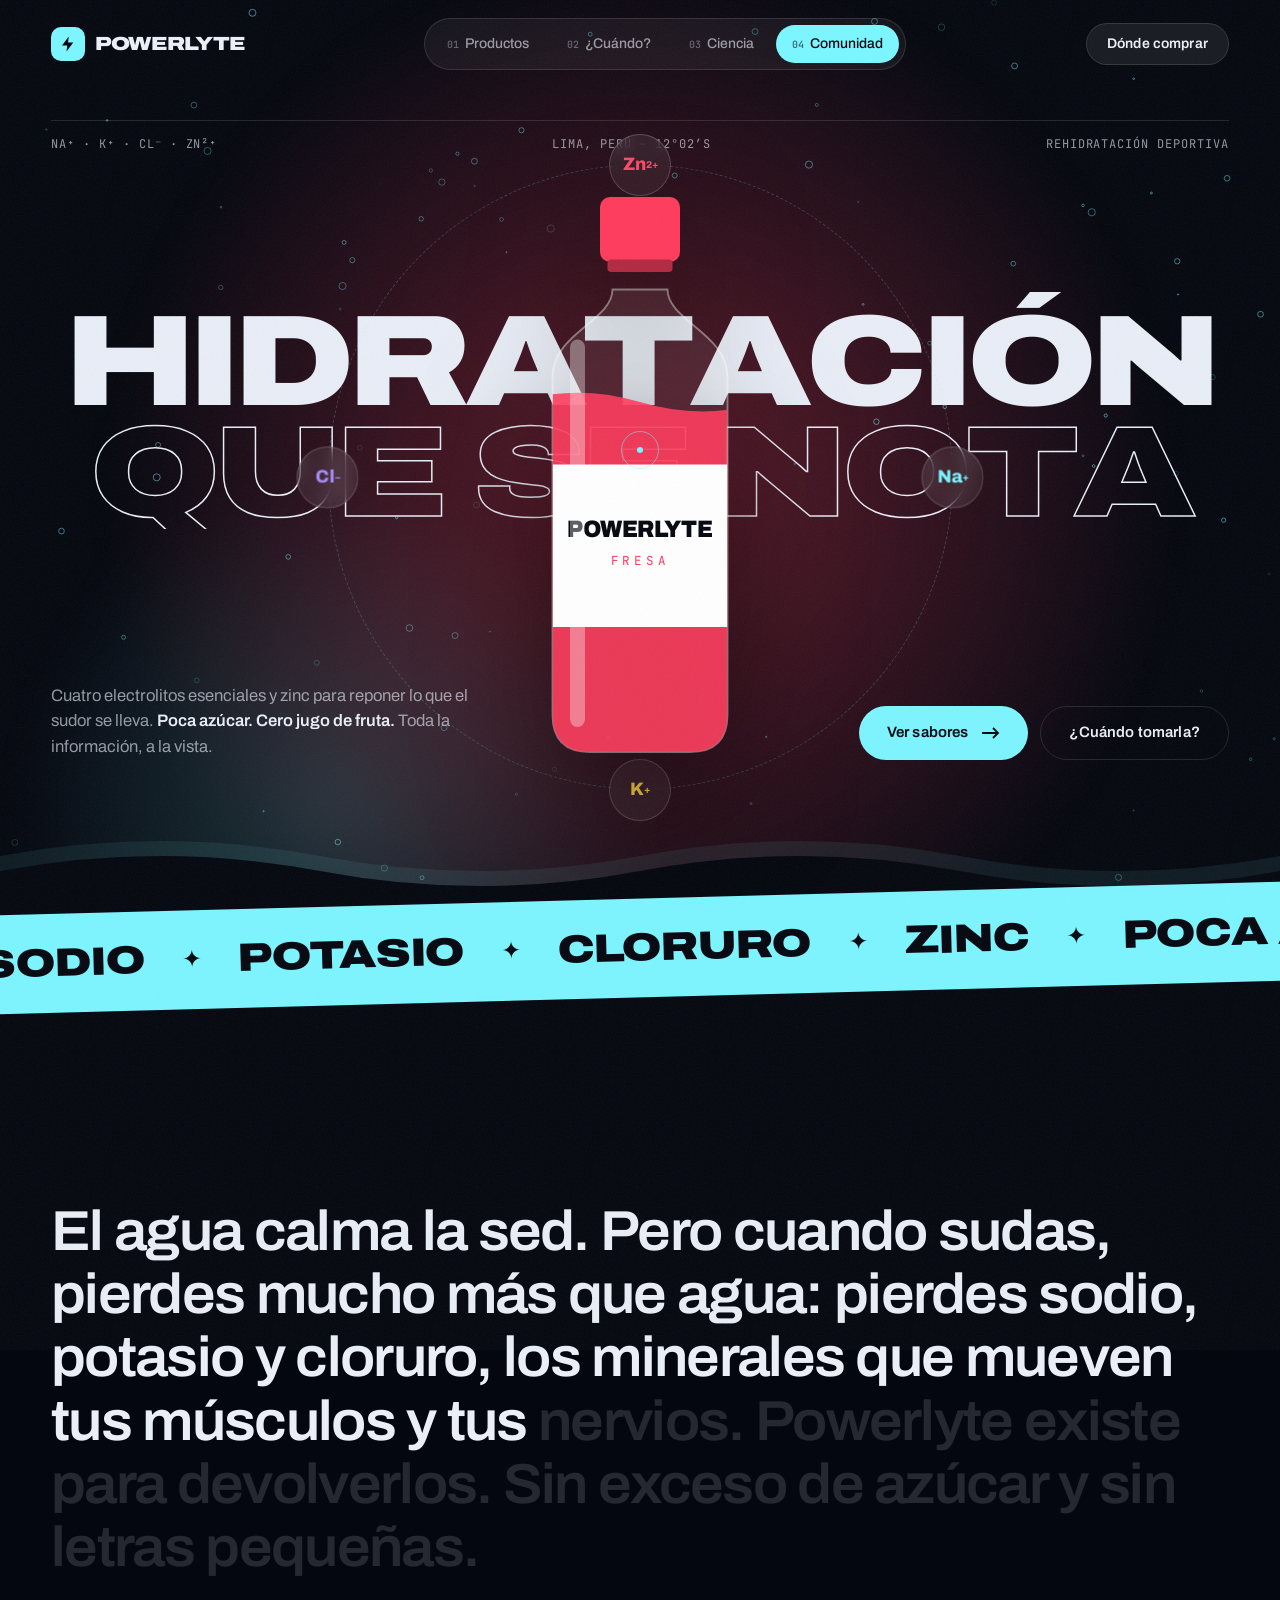
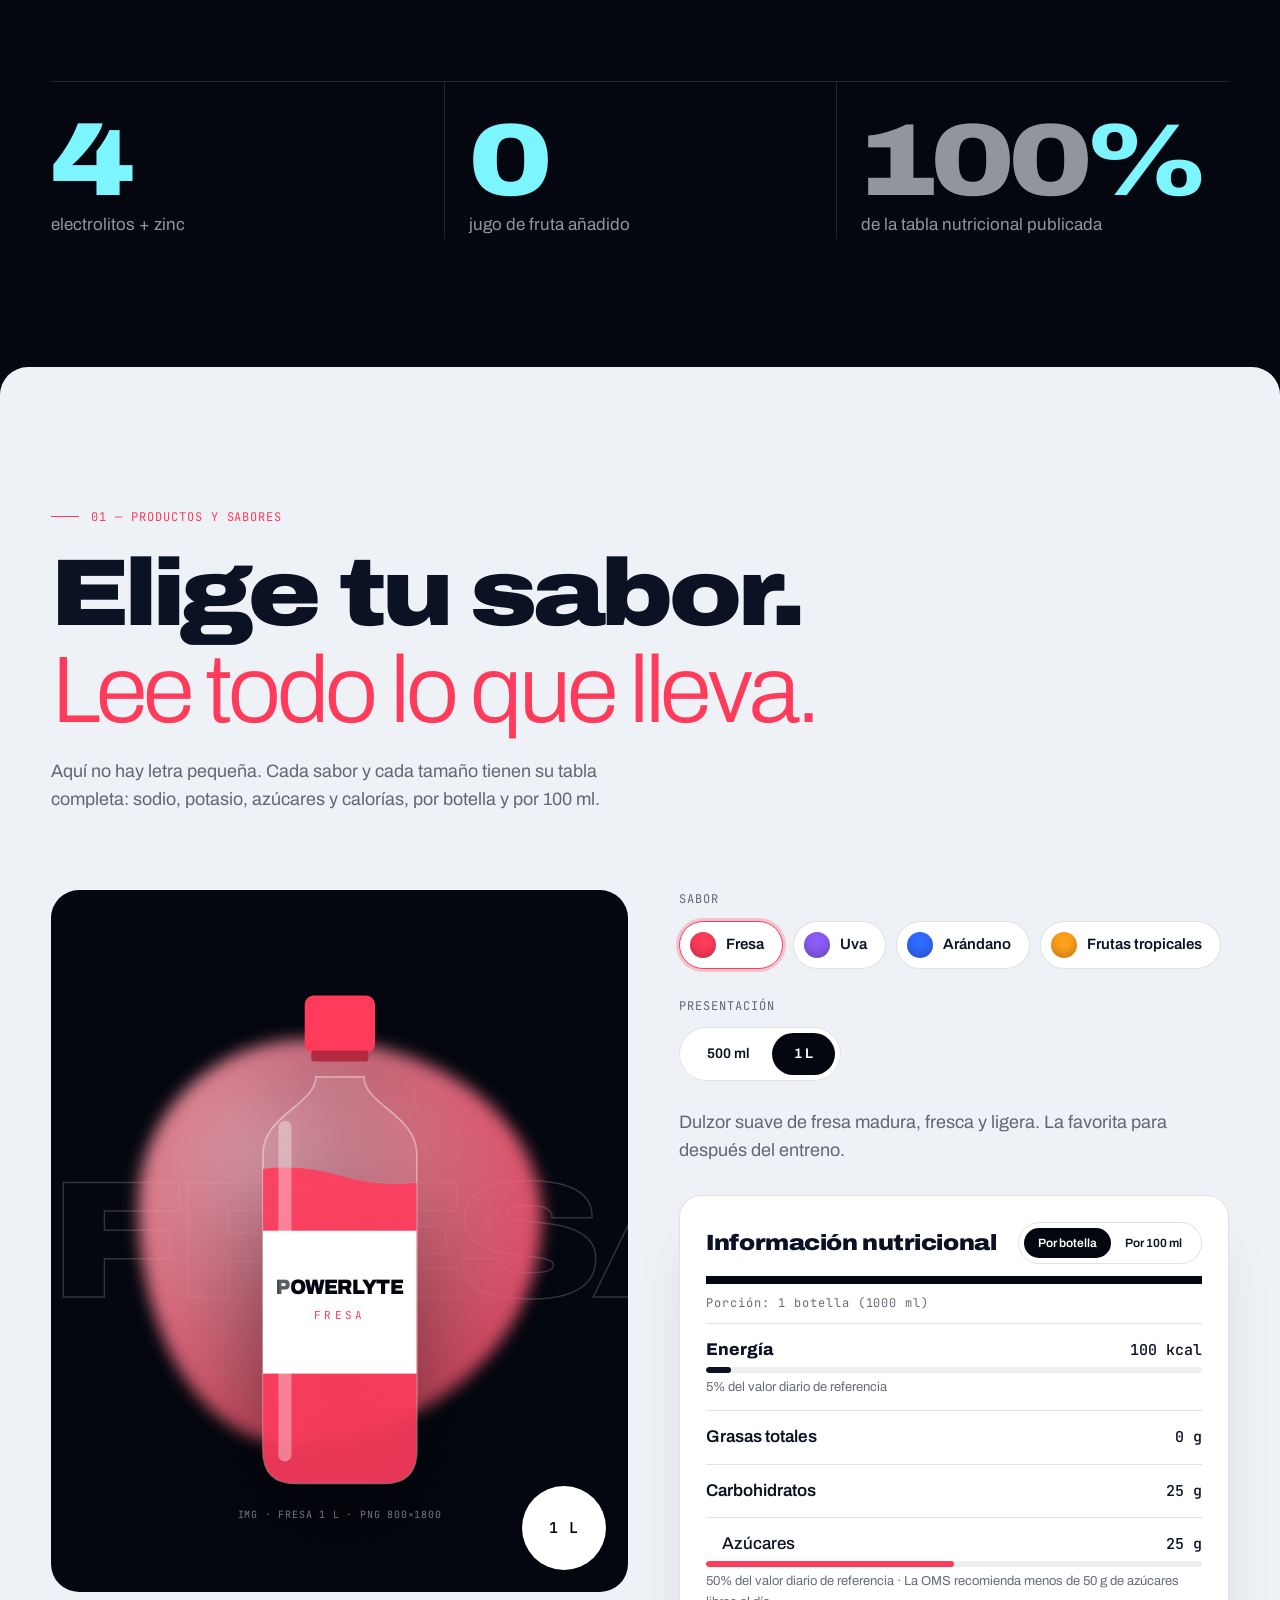
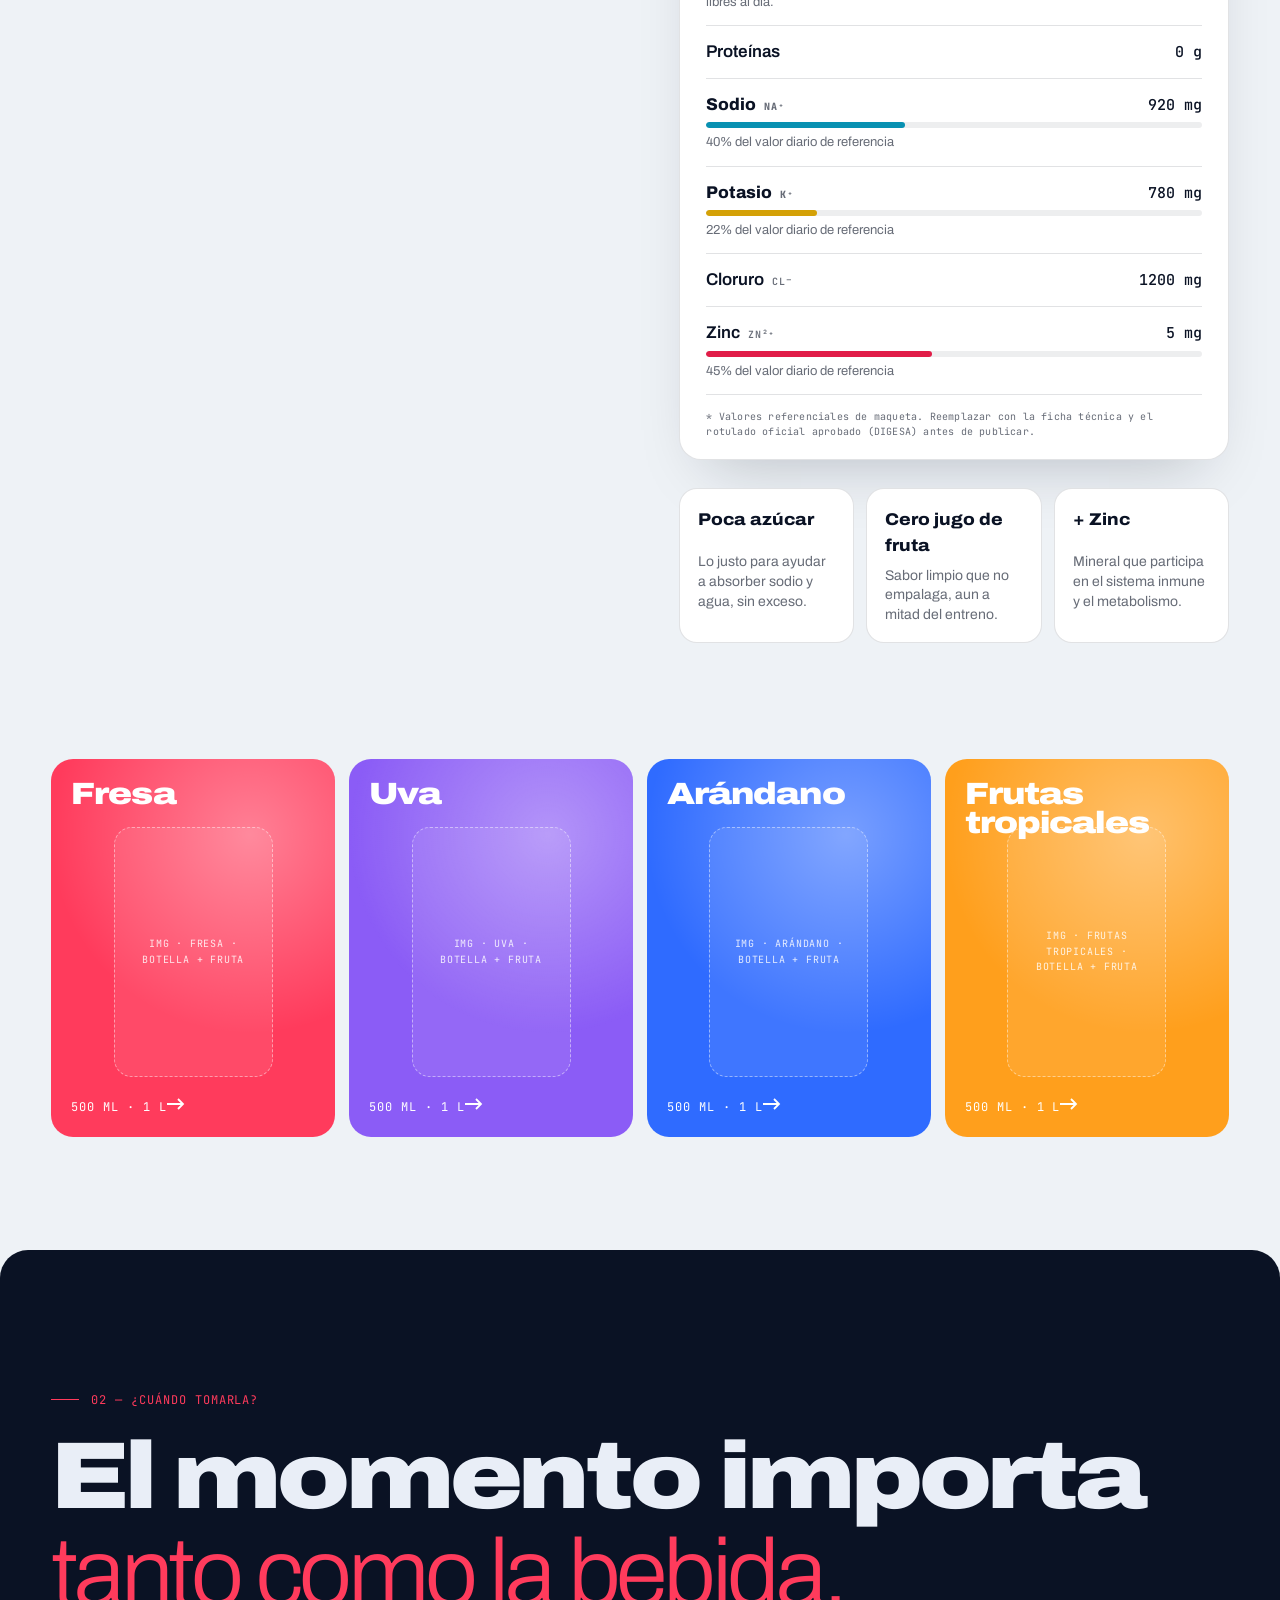
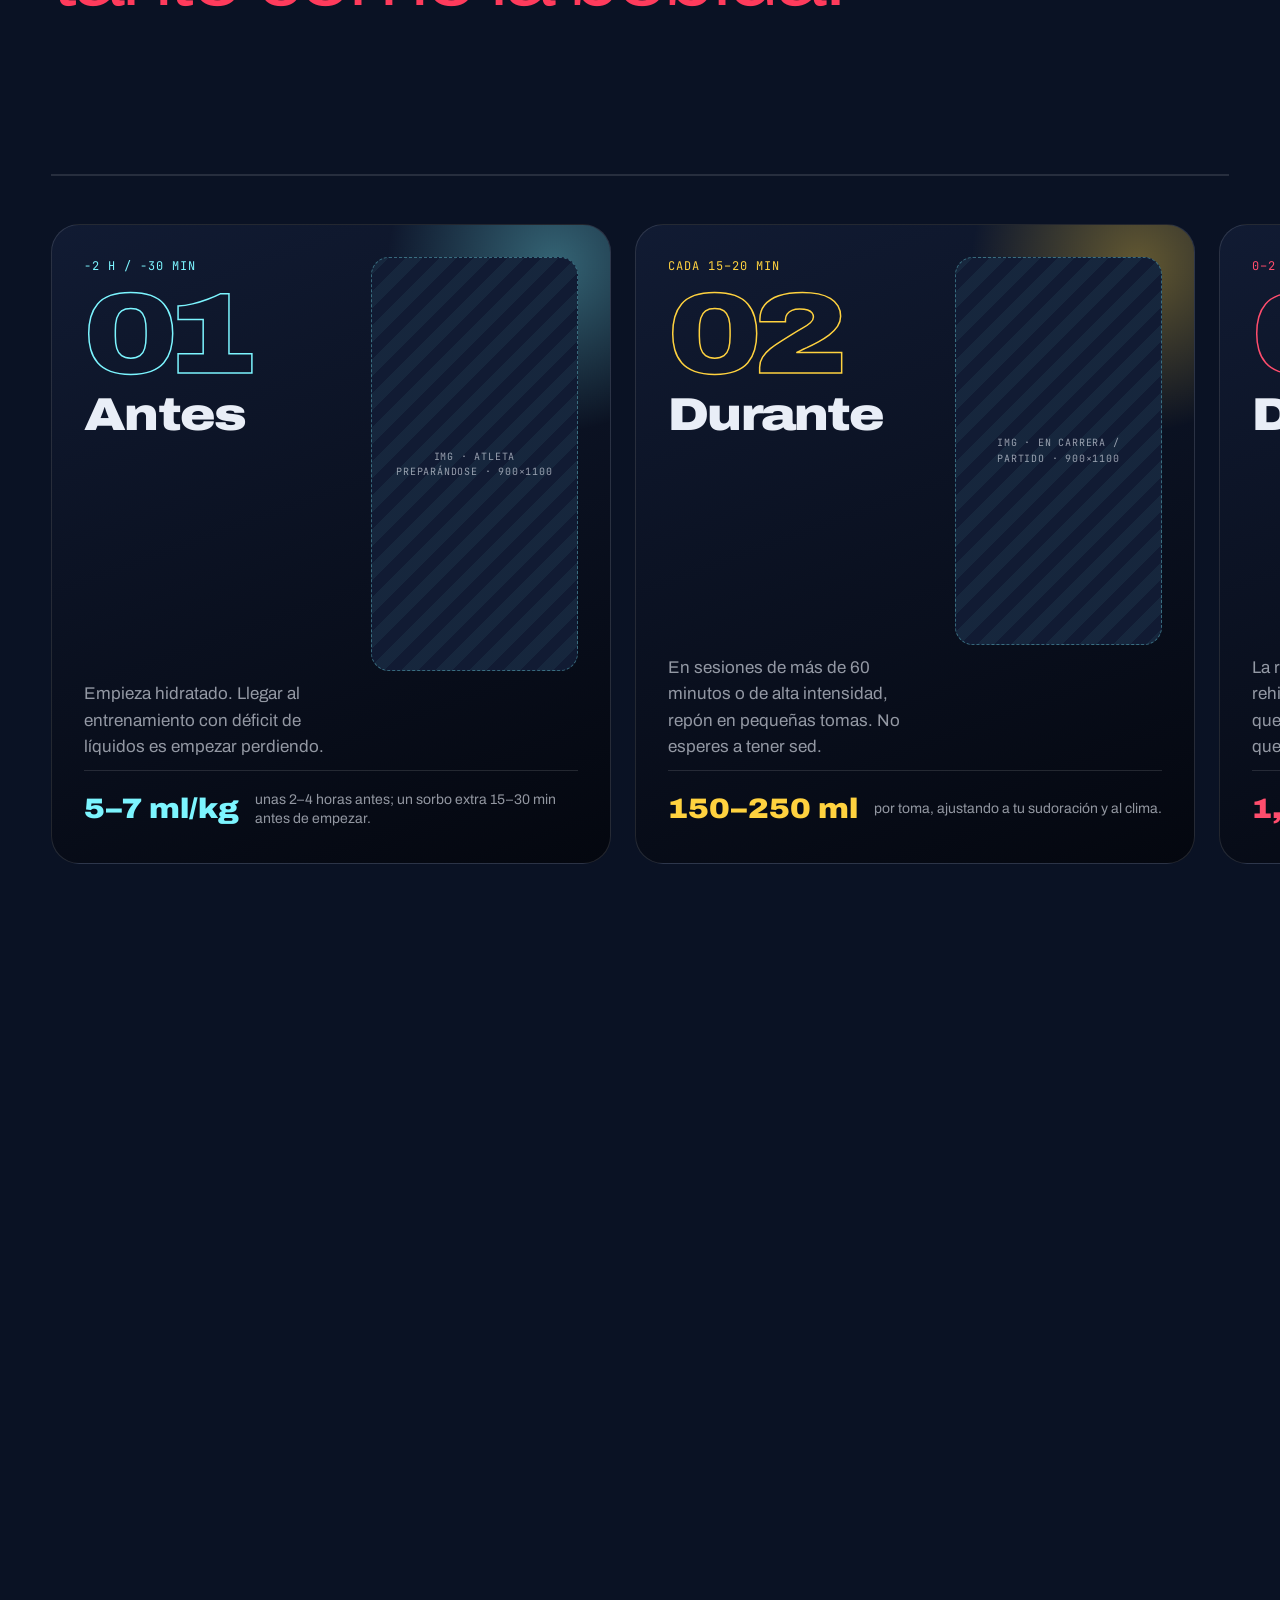
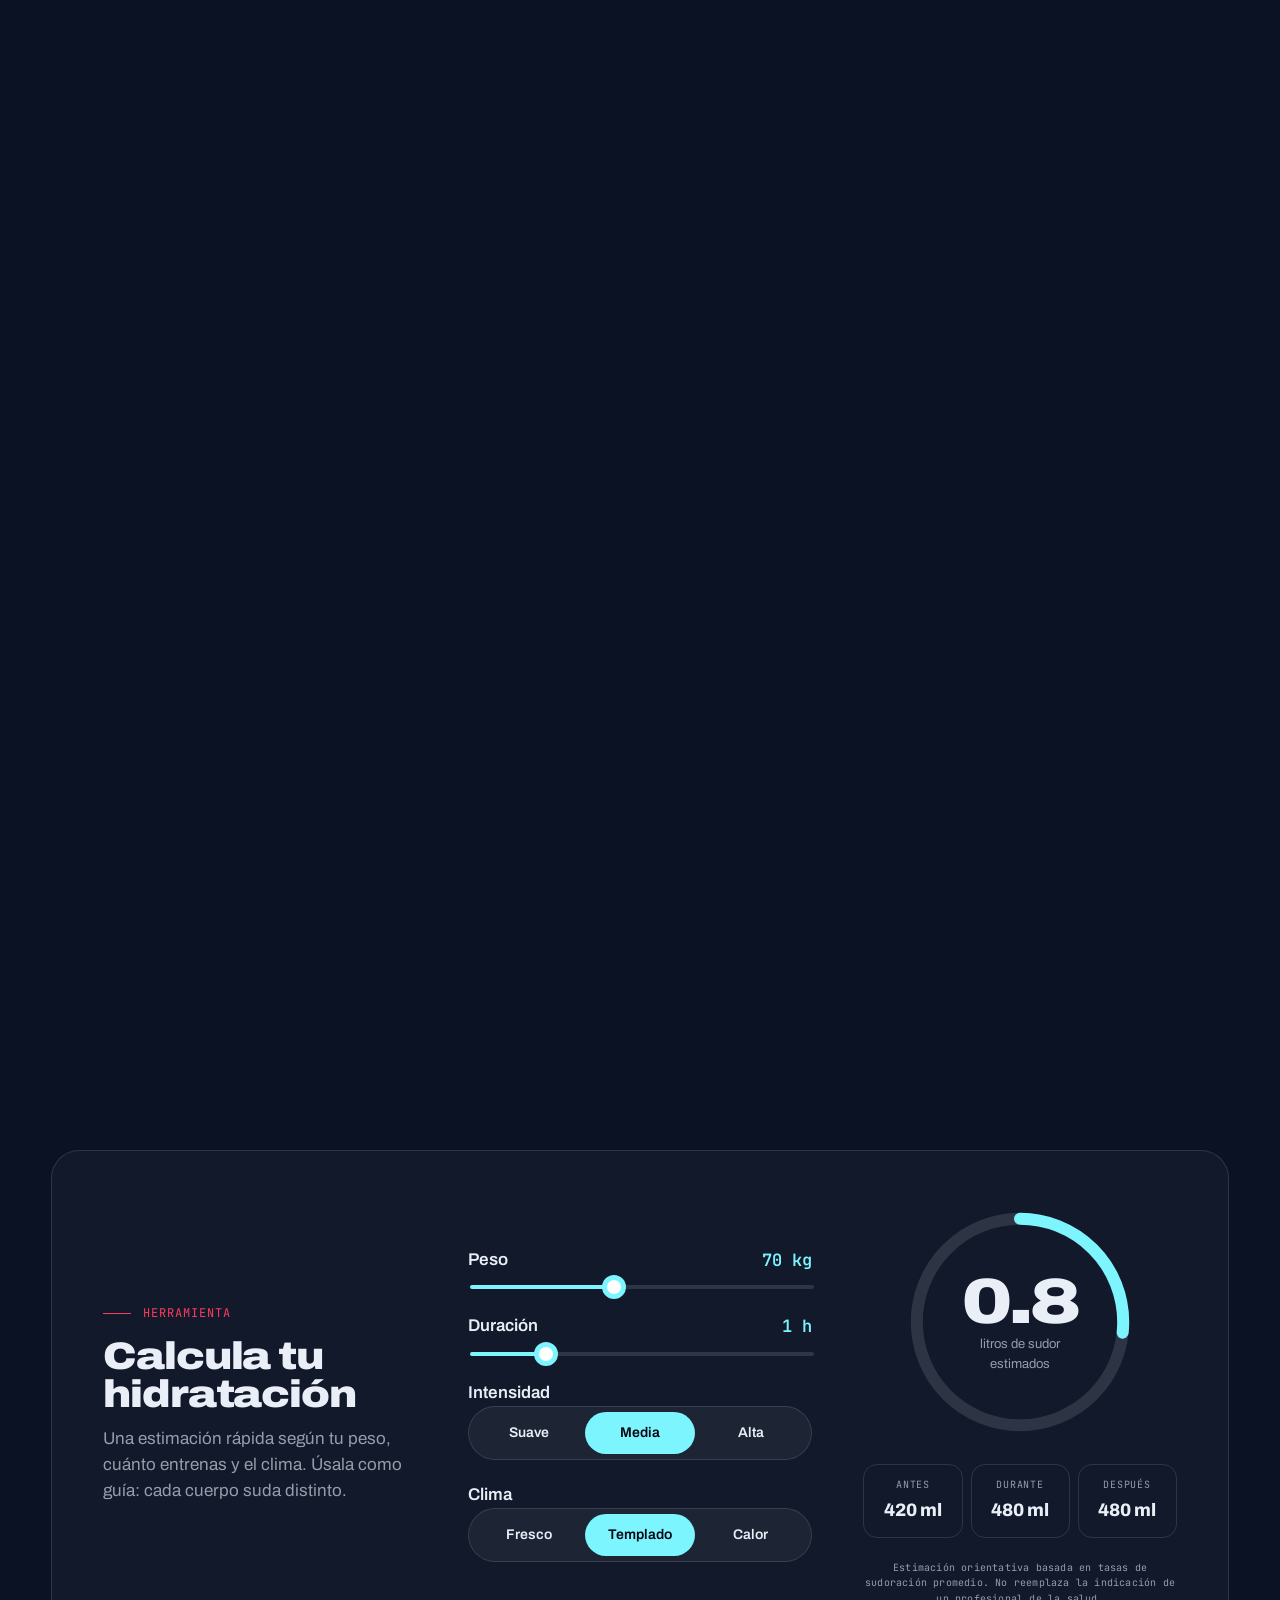
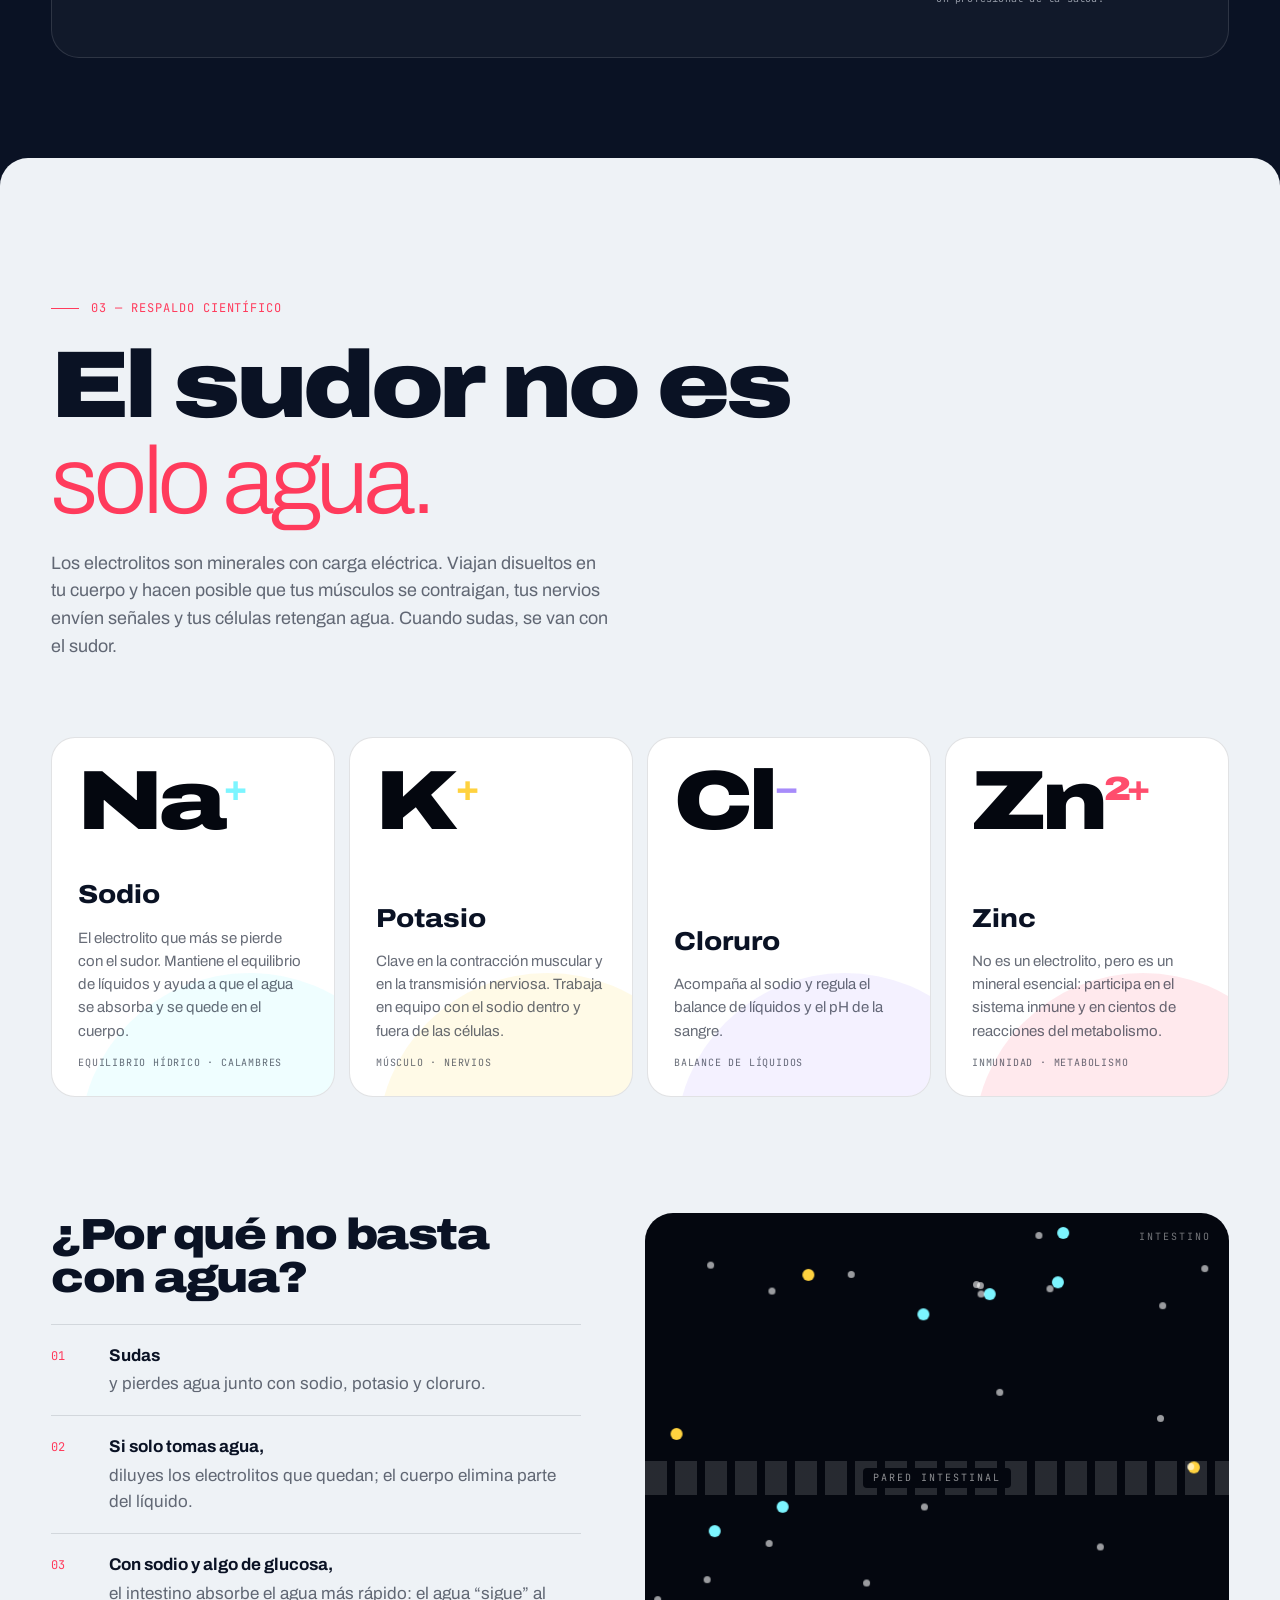
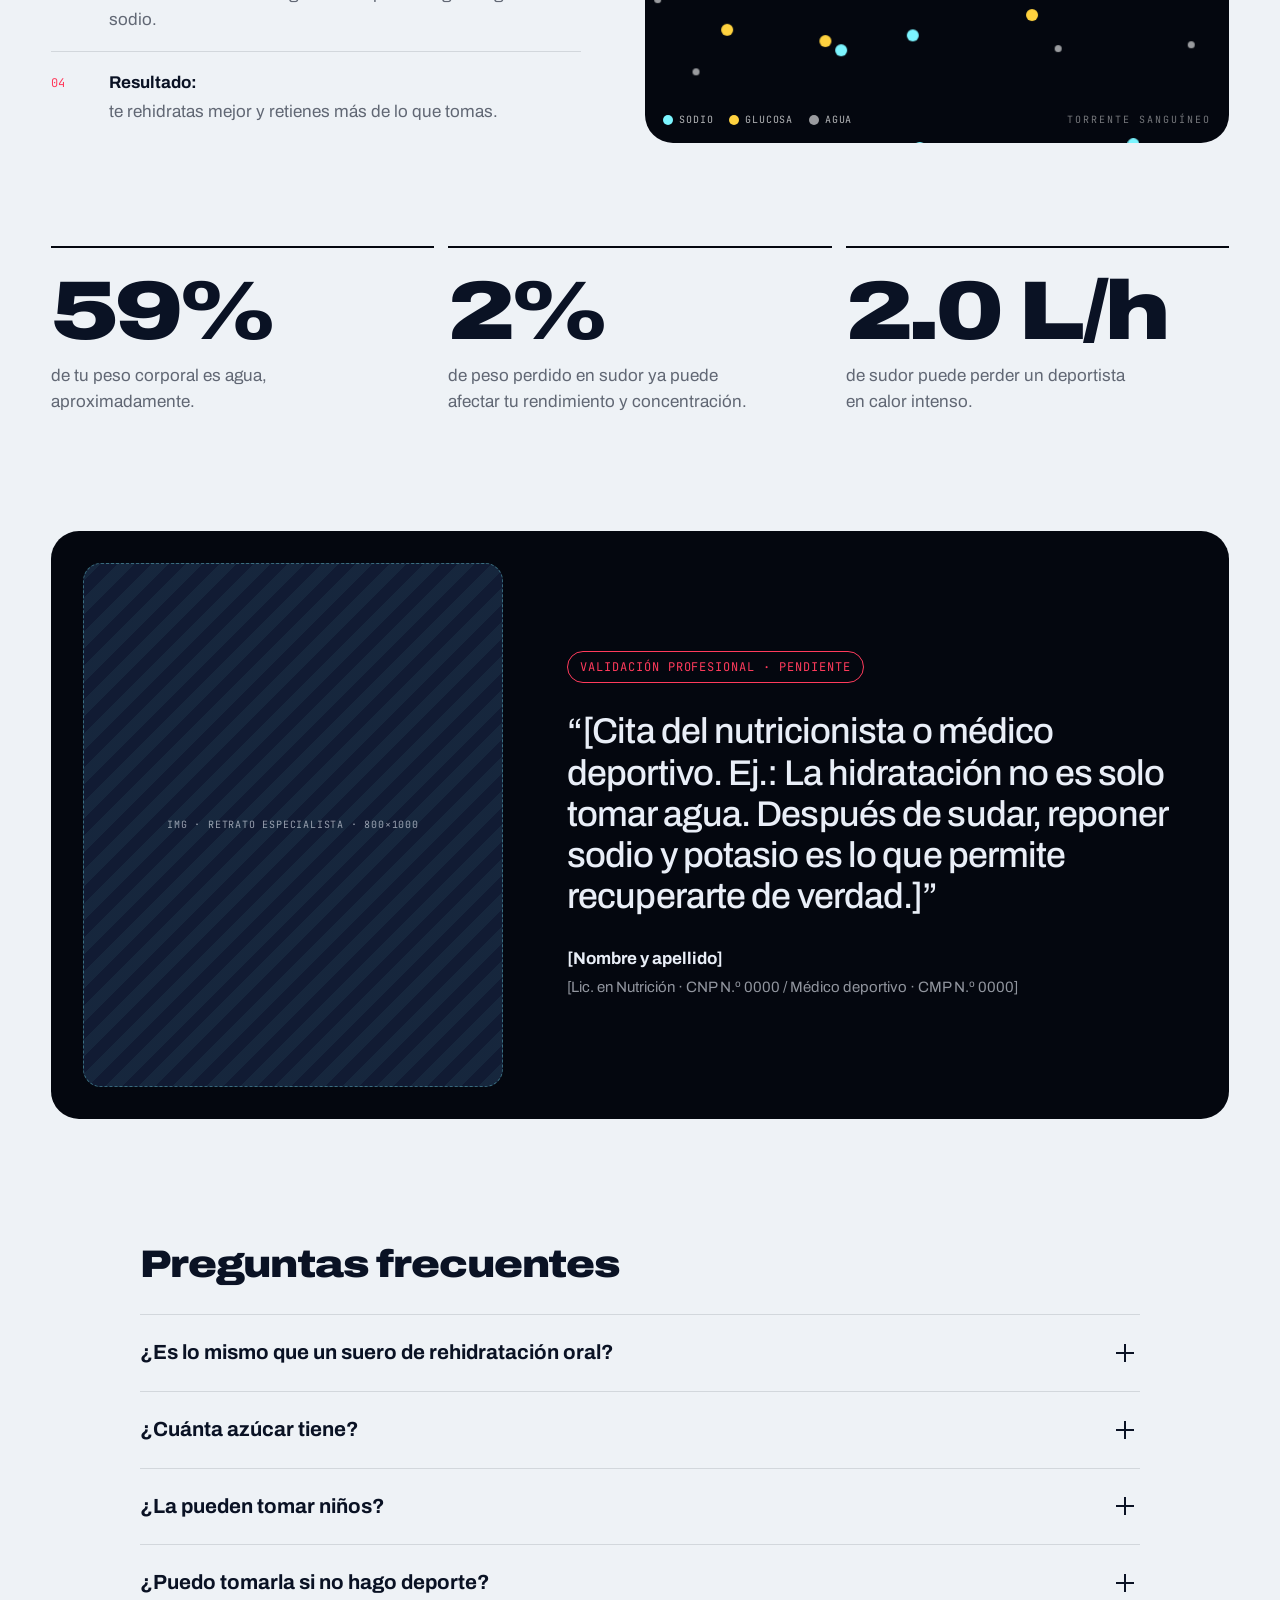
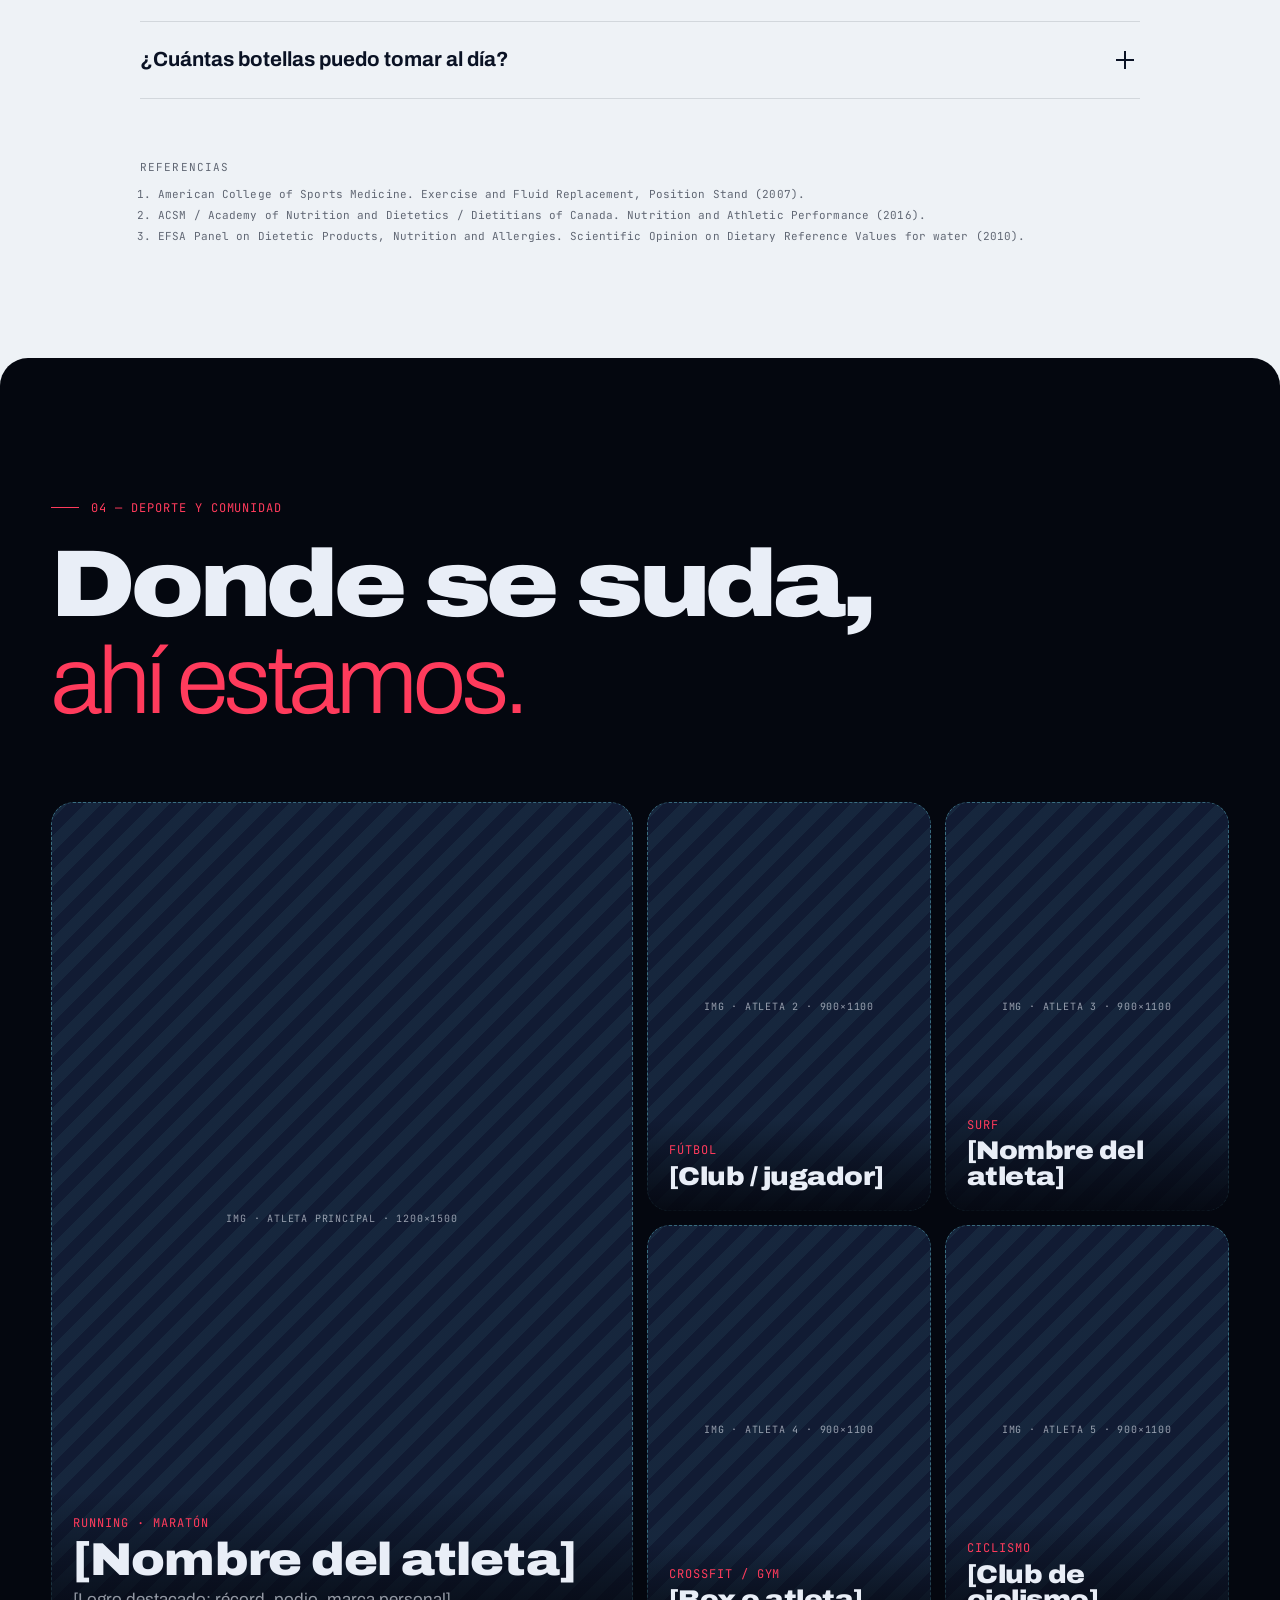
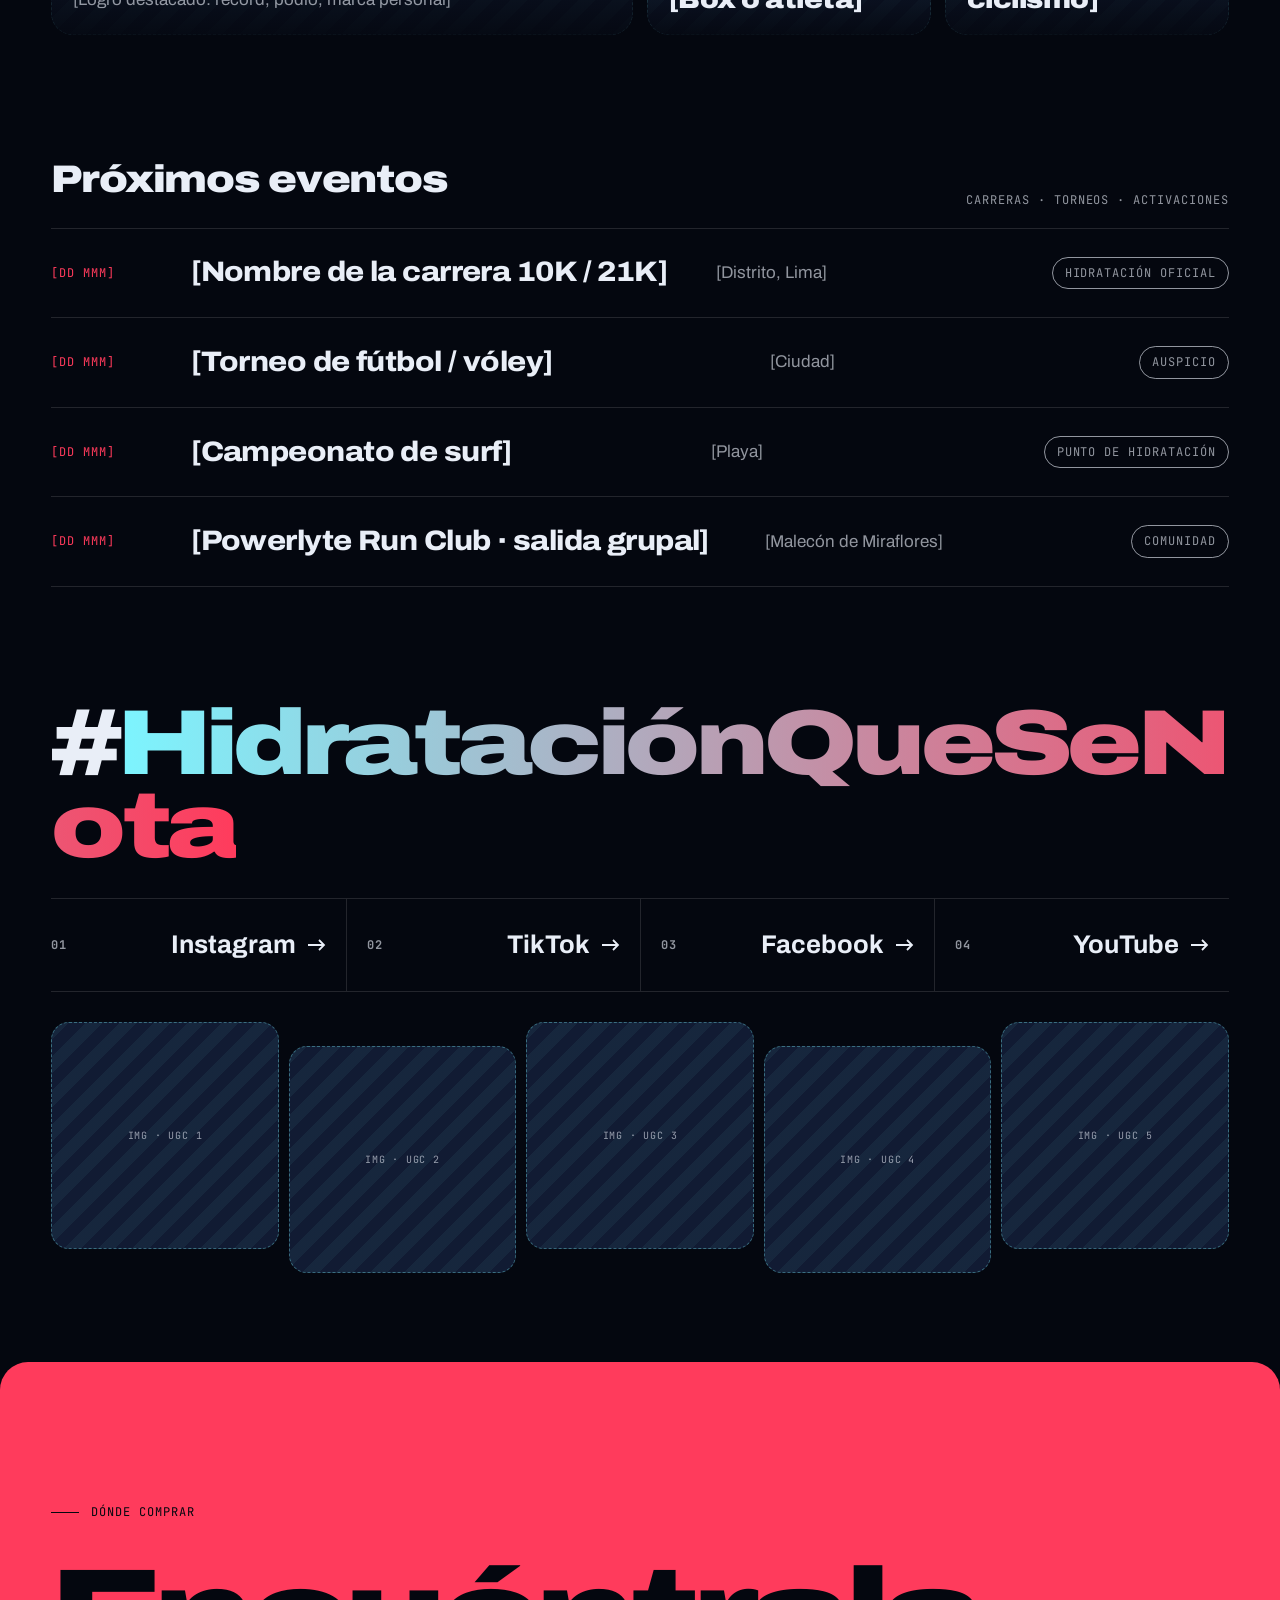
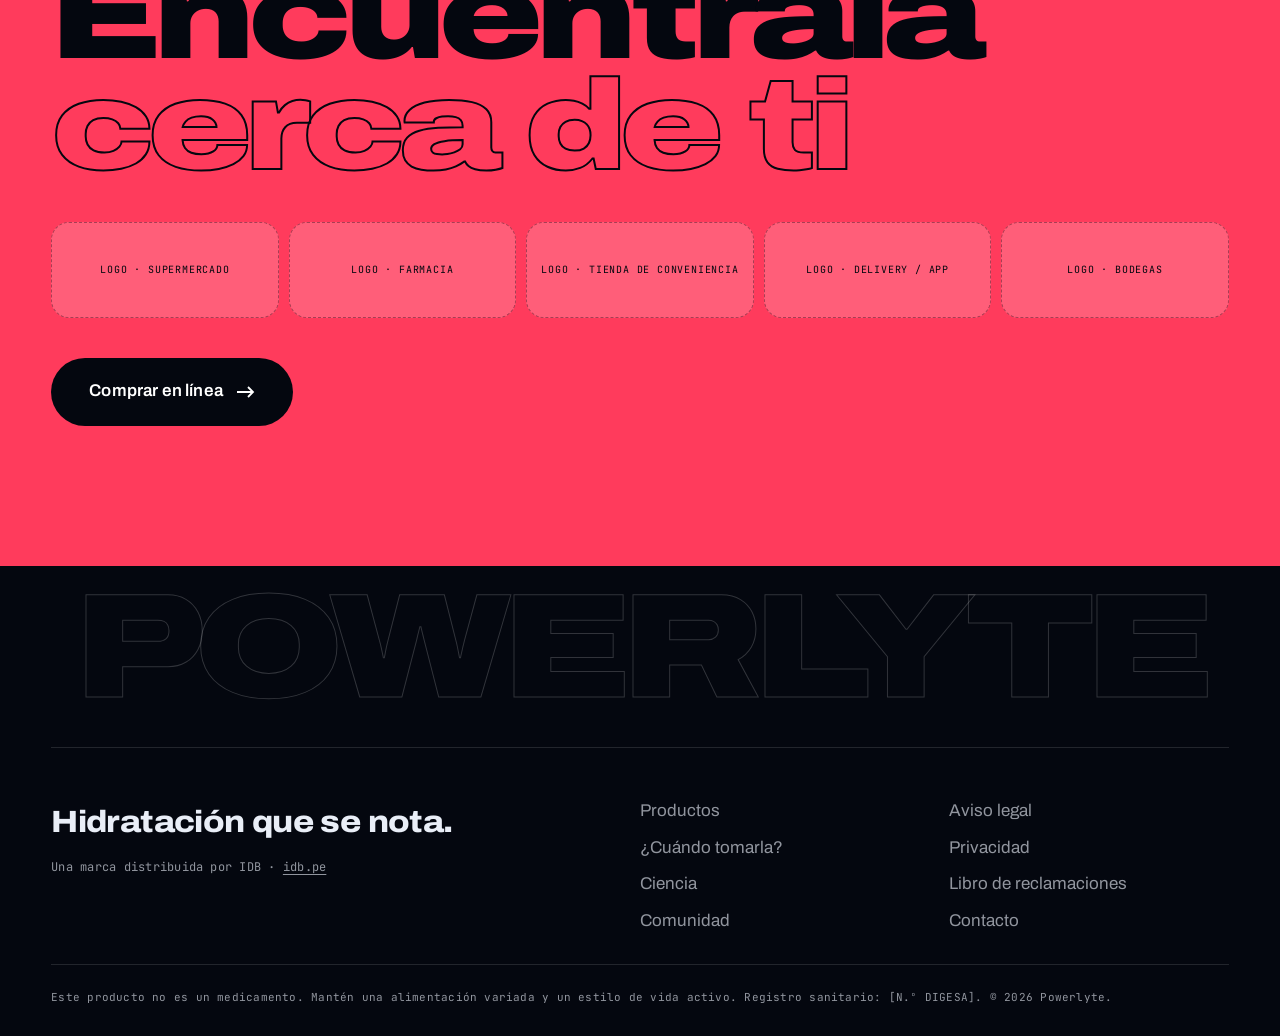
==== powerlyte/index.html @ 1142d127 "Añade web premium de Powerlyte: productos, cuándo tomarla, ciencia y comunidad Co-Authored-By: Claud" ====
<!doctype html>
<html lang="es-PE">
<head>
  <meta charset="utf-8">
  <meta name="viewport" content="width=device-width, initial-scale=1">
  <title>Powerlyte — Hidratación que se nota</title>
  <meta name="description" content="Powerlyte: bebida hidratante con sodio, potasio, cloruro y zinc. Poca azúcar, cero jugo de fruta. Conoce sus sabores, su tabla nutricional completa y cuándo tomarla.">
  <meta name="theme-color" content="#04070f">
  <meta property="og:title" content="Powerlyte — Hidratación que se nota">
  <meta property="og:description" content="4 electrolitos + zinc. Tabla nutricional transparente. Antes, durante y después.">
  <meta property="og:type" content="website">
  <!-- TODO: og:image 1200×630 -->
  <link rel="icon" href="assets/favicon.svg" type="image/svg+xml">
  <link rel="preconnect" href="https://fonts.googleapis.com">
  <link rel="preconnect" href="https://fonts.gstatic.com" crossorigin>
  <link href="https://fonts.googleapis.com/css2?family=Archivo:ital,wdth,wght@0,62..125,100..900;1,62..125,100..900&family=JetBrains+Mono:wght@400;500&display=swap" rel="stylesheet">
  <link rel="stylesheet" href="styles.css">
</head>
<body class="is-loading">

<!-- ============ LOADER ============ -->
<div class="loader" aria-hidden="true">
  <div class="loader__drop">
    <svg viewBox="0 0 60 80"><defs><clipPath id="dropClip"><path d="M30 2C30 2 4 34 4 52a26 26 0 0052 0C56 34 30 2 30 2z"/></clipPath></defs>
      <path class="loader__outline" d="M30 2C30 2 4 34 4 52a26 26 0 0052 0C56 34 30 2 30 2z"/>
      <g clip-path="url(#dropClip)"><rect class="loader__fill" x="0" y="80" width="60" height="80"/></g>
    </svg>
  </div>
  <div class="loader__count"><span data-loader-num>0</span>%</div>
  <div class="loader__label">Rehidratando</div>
</div>

<div class="grain" aria-hidden="true"></div>
<div class="cursor" aria-hidden="true"><div class="cursor__dot"></div><div class="cursor__ring"><span class="cursor__label"></span></div></div>

<!-- ============ NAV ============ -->
<header class="nav" data-nav>
  <a href="#top" class="nav__logo" aria-label="Powerlyte inicio">
    <!-- TODO: reemplazar por logo oficial SVG -->
    <span class="logo-mark"><svg viewBox="0 0 24 24"><path d="M13 2 4 14h7l-1 8 9-12h-7z"/></svg></span>
    <span class="logo-word">POWERLYTE</span>
  </a>
  <nav class="nav__links" aria-label="Principal">
    <a href="#productos"><span>01</span>Productos</a>
    <a href="#cuando"><span>02</span>¿Cuándo?</a>
    <a href="#ciencia"><span>03</span>Ciencia</a>
    <a href="#comunidad"><span>04</span>Comunidad</a>
  </nav>
  <a href="#comprar" class="btn btn--sm btn--glass magnetic"><span>Dónde comprar</span></a>
  <button class="nav__burger" aria-label="Abrir menú" aria-expanded="false" data-burger><span></span><span></span></button>
</header>

<div class="menu" data-menu aria-hidden="true">
  <a href="#productos">Productos</a>
  <a href="#cuando">¿Cuándo tomarla?</a>
  <a href="#ciencia">Ciencia</a>
  <a href="#comunidad">Comunidad</a>
  <a href="#comprar">Dónde comprar</a>
</div>

<main id="top">

<!-- ============ HERO ============ -->
<section class="hero" data-hero>
  <canvas class="hero__bubbles" data-bubbles aria-hidden="true"></canvas>
  <div class="hero__glow" aria-hidden="true"></div>

  <div class="hero__meta mono">
    <span>Na⁺ · K⁺ · Cl⁻ · Zn²⁺</span>
    <span class="hide-sm">Lima, Perú — 12°02′S</span>
    <span>Rehidratación deportiva</span>
  </div>

  <h1 class="hero__title" aria-label="Hidratación que se nota">
    <span class="line"><span class="word" data-split>HIDRATACIÓN</span></span>
    <span class="line line--outline"><span class="word" data-split>QUE SE NOTA</span></span>
  </h1>

  <div class="hero__stage" data-parallax="-0.12">
    <div class="orbit" aria-hidden="true">
      <span class="ion ion--na" style="--a:0deg">Na<sup>+</sup></span>
      <span class="ion ion--k" style="--a:90deg">K<sup>+</sup></span>
      <span class="ion ion--cl" style="--a:180deg">Cl<sup>−</sup></span>
      <span class="ion ion--zn" style="--a:270deg">Zn<sup>2+</sup></span>
    </div>
    <!-- PLACEHOLDER: botella hero. Reemplazar el SVG por <img src="assets/img/hero-botella.png"> (PNG transparente 900×2000) -->
    <div class="bottle bottle--hero">
      <svg viewBox="0 0 200 460" class="bottle__svg">
        <defs><clipPath id="bottleClipHero"><path d="M78 80C78 105 30 115 30 150V420q0 30 30 30h80q30 0 30-30V150c0-35-48-45-48-70z"/></clipPath></defs>
        <rect x="68" y="6" width="64" height="52" rx="8" class="bottle__cap"/>
        <rect x="74" y="56" width="52" height="10" rx="3" class="bottle__ring"/>
        <path d="M78 80C78 105 30 115 30 150V420q0 30 30 30h80q30 0 30-30V150c0-35-48-45-48-70z" class="bottle__glass"/>
        <g clip-path="url(#bottleClipHero)">
          <path class="bottle__liquid" d="M0 170 Q50 155 100 170 T200 170 T300 170 T400 170 V460 H0Z"/>
          <rect x="30" y="220" width="140" height="130" class="bottle__label"/>
          <text x="100" y="278" text-anchor="middle" class="bottle__brand" textLength="116" lengthAdjust="spacingAndGlyphs">POWERLYTE</text>
          <text x="100" y="300" text-anchor="middle" class="bottle__flavor" data-bottle-flavor>FRESA</text>
          <rect x="44" y="120" width="12" height="310" rx="6" class="bottle__shine"/>
        </g>
      </svg>
      <span class="ph-tag mono">IMG · botella hero · PNG 900×2000</span>
    </div>
  </div>

  <div class="hero__bottom">
    <p class="hero__lead reveal">Cuatro electrolitos esenciales y zinc para reponer lo que el sudor se lleva. <strong>Poca azúcar. Cero jugo de fruta.</strong> Toda la información, a la vista.</p>
    <div class="hero__ctas reveal">
      <a href="#productos" class="btn btn--primary magnetic" data-cursor="Ver"><span>Ver sabores</span><i class="arrow"></i></a>
      <a href="#cuando" class="btn btn--ghost magnetic"><span>¿Cuándo tomarla?</span></a>
    </div>
  </div>

  <svg class="hero__wave" viewBox="0 0 1440 120" preserveAspectRatio="none" aria-hidden="true">
    <path class="w1" d="M0 60 Q180 20 360 60 T720 60 T1080 60 T1440 60 V120 H0Z"/>
    <path class="w2" d="M0 80 Q180 40 360 80 T720 80 T1080 80 T1440 80 V120 H0Z"/>
  </svg>
</section>

<!-- ============ MARQUEE ============ -->
<div class="marquee" aria-hidden="true">
  <div class="marquee__track">
    <span>Sodio</span><i>✦</i><span>Potasio</span><i>✦</i><span>Cloruro</span><i>✦</i><span>Zinc</span><i>✦</i><span>Poca azúcar</span><i>✦</i><span>Cero jugo de fruta</span><i>✦</i>
    <span>Sodio</span><i>✦</i><span>Potasio</span><i>✦</i><span>Cloruro</span><i>✦</i><span>Zinc</span><i>✦</i><span>Poca azúcar</span><i>✦</i><span>Cero jugo de fruta</span><i>✦</i>
  </div>
</div>

<!-- ============ MANIFIESTO ============ -->
<section class="manifesto">
  <p class="manifesto__text" data-words>
    El agua calma la sed. Pero cuando sudas, pierdes mucho más que agua: pierdes sodio, potasio y cloruro, los minerales que mueven tus músculos y tus nervios. Powerlyte existe para devolverlos. Sin exceso de azúcar y sin letras pequeñas.
  </p>
  <div class="manifesto__stats">
    <div class="stat reveal"><b data-count="4">0</b><span>electrolitos + zinc</span></div>
    <div class="stat reveal"><b data-count="0">0</b><span>jugo de fruta añadido</span></div>
    <div class="stat reveal"><b><span data-count="100">0</span>%</b><span>de la tabla nutricional publicada</span></div>
  </div>
</section>

<!-- ============ 01 PRODUCTOS ============ -->
<section class="products" id="productos" data-section="productos">
  <header class="sec-head">
    <span class="sec-num mono">01 — Productos y sabores</span>
    <h2 class="sec-title" data-split-lines>Elige tu sabor.<br><em>Lee todo lo que lleva.</em></h2>
    <p class="sec-intro reveal">Aquí no hay letra pequeña. Cada sabor y cada tamaño tienen su tabla completa: sodio, potasio, azúcares y calorías, por botella y por 100&nbsp;ml.</p>
  </header>

  <div class="lab">
    <!-- Escenario del producto -->
    <div class="lab__stage">
      <div class="lab__bigname" aria-hidden="true"><span data-flavor-big>FRESA</span></div>
      <div class="lab__blob" aria-hidden="true"></div>
      <!-- PLACEHOLDER: botella por sabor. Reemplazar por <img data-flavor-img> y rutas en main.js (FLAVORS[].img) -->
      <div class="bottle bottle--lab" data-lab-bottle>
        <svg viewBox="0 0 200 460" class="bottle__svg">
          <defs><clipPath id="bottleClipLab"><path d="M78 80C78 105 30 115 30 150V420q0 30 30 30h80q30 0 30-30V150c0-35-48-45-48-70z"/></clipPath></defs>
          <rect x="68" y="6" width="64" height="52" rx="8" class="bottle__cap"/>
          <rect x="74" y="56" width="52" height="10" rx="3" class="bottle__ring"/>
          <path d="M78 80C78 105 30 115 30 150V420q0 30 30 30h80q30 0 30-30V150c0-35-48-45-48-70z" class="bottle__glass"/>
          <g clip-path="url(#bottleClipLab)">
            <path class="bottle__liquid" d="M0 170 Q50 155 100 170 T200 170 T300 170 T400 170 V460 H0Z"/>
            <rect x="30" y="220" width="140" height="130" class="bottle__label"/>
            <text x="100" y="278" text-anchor="middle" class="bottle__brand" textLength="116" lengthAdjust="spacingAndGlyphs">POWERLYTE</text>
            <text x="100" y="300" text-anchor="middle" class="bottle__flavor" data-bottle-flavor>FRESA</text>
            <rect x="44" y="120" width="12" height="310" rx="6" class="bottle__shine"/>
          </g>
        </svg>
        <span class="ph-tag mono" data-ph-tag>IMG · Fresa 1 L · PNG 800×1800</span>
      </div>
      <div class="lab__size-badge mono"><span data-size-label>1 L</span></div>
    </div>

    <!-- Controles + tabla -->
    <div class="lab__panel">
      <div class="lab__group">
        <span class="lab__label mono">Sabor</span>
        <div class="chips" role="radiogroup" aria-label="Sabor" data-flavor-chips></div>
      </div>
      <div class="lab__group">
        <span class="lab__label mono">Presentación</span>
        <div class="seg" role="radiogroup" aria-label="Tamaño" data-size-seg></div>
      </div>

      <p class="lab__desc" data-flavor-desc></p>

      <!-- Tabla nutricional -->
      <div class="nlabel" aria-live="polite">
        <div class="nlabel__head">
          <h3>Información nutricional</h3>
          <div class="seg seg--mini" role="radiogroup" aria-label="Base de cálculo">
            <button role="radio" aria-checked="true" data-basis="bottle">Por botella</button>
            <button role="radio" aria-checked="false" data-basis="100">Por 100 ml</button>
          </div>
        </div>
        <div class="nlabel__serving mono">Porción: <span data-serving>1 botella (1000 ml)</span></div>
        <div class="nlabel__rows" data-nrows></div>
        <p class="nlabel__foot mono">* Valores referenciales de maqueta. Reemplazar con la ficha técnica y el rotulado oficial aprobado (DIGESA) antes de publicar.</p>
      </div>

      <ul class="pillars">
        <li><b>Poca azúcar</b><span>Lo justo para ayudar a absorber sodio y agua, sin exceso.</span></li>
        <li><b>Cero jugo de fruta</b><span>Sabor limpio que no empalaga, aun a mitad del entreno.</span></li>
        <li><b>+ Zinc</b><span>Mineral que participa en el sistema inmune y el metabolismo.</span></li>
      </ul>
    </div>
  </div>

  <!-- Línea de sabores -->
  <div class="lineup" data-lineup></div>
</section>

<!-- ============ 02 CUÁNDO ============ -->
<section class="when" id="cuando" data-section="cuando">
  <header class="sec-head sec-head--light">
    <span class="sec-num mono">02 — ¿Cuándo tomarla?</span>
    <h2 class="sec-title" data-split-lines>El momento importa<br><em>tanto como la bebida.</em></h2>
  </header>

  <div class="hscroll" data-hscroll>
    <div class="hscroll__sticky">
      <div class="hscroll__progress"><span data-hprogress></span></div>
      <div class="hscroll__track" data-htrack>

        <article class="moment" style="--m:#7cf5ff">
          <div class="moment__time mono">−2 h / −30 min</div>
          <div class="moment__num">01</div>
          <h3 class="moment__title">Antes</h3>
          <p class="moment__copy">Empieza hidratado. Llegar al entrenamiento con déficit de líquidos es empezar perdiendo.</p>
          <div class="moment__dose"><b>5–7 ml/kg</b><span>unas 2–4 horas antes; un sorbo extra 15–30 min antes de empezar.</span></div>
          <div class="ph ph--moment"><span class="mono">IMG · Atleta preparándose · 900×1100</span></div>
        </article>

        <article class="moment" style="--m:#ffd23f">
          <div class="moment__time mono">cada 15–20 min</div>
          <div class="moment__num">02</div>
          <h3 class="moment__title">Durante</h3>
          <p class="moment__copy">En sesiones de más de 60 minutos o de alta intensidad, repón en pequeñas tomas. No esperes a tener sed.</p>
          <div class="moment__dose"><b>150–250 ml</b><span>por toma, ajustando a tu sudoración y al clima.</span></div>
          <div class="ph ph--moment"><span class="mono">IMG · En carrera / partido · 900×1100</span></div>
        </article>

        <article class="moment" style="--m:#ff4d6d">
          <div class="moment__time mono">0–2 h después</div>
          <div class="moment__num">03</div>
          <h3 class="moment__title">Después</h3>
          <p class="moment__copy">La recuperación empieza con la rehidratación. El sodio ayuda a que el cuerpo retenga el líquido que tomas.</p>
          <div class="moment__dose"><b>1,25–1,5 L</b><span>por cada kilo de peso perdido durante el ejercicio.</span></div>
          <div class="ph ph--moment"><span class="mono">IMG · Recuperación post entreno · 900×1100</span></div>
        </article>

        <article class="moment" style="--m:#ff9f1c">
          <div class="moment__time mono">&gt; 28 °C</div>
          <div class="moment__num">04</div>
          <h3 class="moment__title">Días de calor</h3>
          <p class="moment__copy">Con calor y humedad sudas más, aunque no estés entrenando. El verano limeño o un trabajo al sol también cuentan.</p>
          <div class="moment__dose"><b>+30%</b><span>de sudoración aproximada frente a un día templado.</span></div>
          <div class="ph ph--moment"><span class="mono">IMG · Verano / sol · 900×1100</span></div>
        </article>

        <article class="moment" style="--m:#a78bfa">
          <div class="moment__time mono">cuando lo necesites</div>
          <div class="moment__num">05</div>
          <h3 class="moment__title">Pérdida de líquidos</h3>
          <p class="moment__copy">Jornadas largas, viajes, altura o una noche larga. Cuando el cuerpo pierde líquidos, reponer electrolitos ayuda a recuperarte.</p>
          <div class="moment__dose"><b>Ojo</b><span>si hay diarrea, vómitos o fiebre persistentes, consulta a un médico.</span></div>
          <div class="ph ph--moment"><span class="mono">IMG · Día a día / viaje · 900×1100</span></div>
        </article>

      </div>
    </div>
  </div>

  <!-- Calculadora -->
  <div class="calc" id="calculadora">
    <div class="calc__intro">
      <span class="sec-num mono">Herramienta</span>
      <h3 class="calc__title">Calcula tu hidratación</h3>
      <p>Una estimación rápida según tu peso, cuánto entrenas y el clima. Úsala como guía: cada cuerpo suda distinto.</p>
    </div>
    <form class="calc__form" data-calc>
      <label class="field">
        <span class="field__top"><span>Peso</span><output data-out="peso">70 kg</output></span>
        <input type="range" name="peso" min="35" max="120" value="70">
      </label>
      <label class="field">
        <span class="field__top"><span>Duración</span><output data-out="min">60 min</output></span>
        <input type="range" name="min" min="15" max="240" step="15" value="60">
      </label>
      <fieldset class="field">
        <legend class="field__top"><span>Intensidad</span></legend>
        <div class="seg seg--calc">
          <label><input type="radio" name="int" value="0.5"><span>Suave</span></label>
          <label><input type="radio" name="int" value="0.8" checked><span>Media</span></label>
          <label><input type="radio" name="int" value="1.2"><span>Alta</span></label>
        </div>
      </fieldset>
      <fieldset class="field">
        <legend class="field__top"><span>Clima</span></legend>
        <div class="seg seg--calc">
          <label><input type="radio" name="clima" value="0.85"><span>Fresco</span></label>
          <label><input type="radio" name="clima" value="1" checked><span>Templado</span></label>
          <label><input type="radio" name="clima" value="1.3"><span>Calor</span></label>
        </div>
      </fieldset>
    </form>
    <div class="calc__result">
      <div class="calc__gauge">
        <svg viewBox="0 0 200 200" aria-hidden="true">
          <circle cx="100" cy="100" r="86" class="g-bg"/>
          <circle cx="100" cy="100" r="86" class="g-fg" data-gauge/>
        </svg>
        <div class="calc__big"><b data-res="loss">0.8</b><span>litros de sudor estimados</span></div>
      </div>
      <ul class="calc__plan">
        <li><span class="mono">Antes</span><b data-res="before">420 ml</b></li>
        <li><span class="mono">Durante</span><b data-res="during">480 ml</b></li>
        <li><span class="mono">Después</span><b data-res="after">500 ml</b></li>
      </ul>
      <p class="calc__note mono">Estimación orientativa basada en tasas de sudoración promedio. No reemplaza la indicación de un profesional de la salud.</p>
    </div>
  </div>
</section>

<!-- ============ 03 CIENCIA ============ -->
<section class="science" id="ciencia" data-section="ciencia">
  <header class="sec-head">
    <span class="sec-num mono">03 — Respaldo científico</span>
    <h2 class="sec-title" data-split-lines>El sudor no es<br><em>solo agua.</em></h2>
    <p class="sec-intro reveal">Los electrolitos son minerales con carga eléctrica. Viajan disueltos en tu cuerpo y hacen posible que tus músculos se contraigan, tus nervios envíen señales y tus células retengan agua. Cuando sudas, se van con el sudor.</p>
  </header>

  <div class="ions">
    <article class="ioncard reveal" style="--c:#7cf5ff">
      <div class="ioncard__sym">Na<sup>+</sup></div>
      <h3>Sodio</h3>
      <p>El electrolito que más se pierde con el sudor. Mantiene el equilibrio de líquidos y ayuda a que el agua se absorba y se quede en el cuerpo.</p>
      <span class="ioncard__tag mono">Equilibrio hídrico · calambres</span>
    </article>
    <article class="ioncard reveal" style="--c:#ffd23f">
      <div class="ioncard__sym">K<sup>+</sup></div>
      <h3>Potasio</h3>
      <p>Clave en la contracción muscular y en la transmisión nerviosa. Trabaja en equipo con el sodio dentro y fuera de las células.</p>
      <span class="ioncard__tag mono">Músculo · nervios</span>
    </article>
    <article class="ioncard reveal" style="--c:#a78bfa">
      <div class="ioncard__sym">Cl<sup>−</sup></div>
      <h3>Cloruro</h3>
      <p>Acompaña al sodio y regula el balance de líquidos y el pH de la sangre.</p>
      <span class="ioncard__tag mono">Balance de líquidos</span>
    </article>
    <article class="ioncard reveal" style="--c:#ff4d6d">
      <div class="ioncard__sym">Zn<sup>2+</sup></div>
      <h3>Zinc</h3>
      <p>No es un electrolito, pero es un mineral esencial: participa en el sistema inmune y en cientos de reacciones del metabolismo.</p>
      <span class="ioncard__tag mono">Inmunidad · metabolismo</span>
    </article>
  </div>

  <!-- Cómo funciona -->
  <div class="absorb">
    <div class="absorb__copy">
      <h3>¿Por qué no basta con agua?</h3>
      <ol class="steps">
        <li><b>Sudas</b><span>y pierdes agua junto con sodio, potasio y cloruro.</span></li>
        <li><b>Si solo tomas agua,</b><span>diluyes los electrolitos que quedan; el cuerpo elimina parte del líquido.</span></li>
        <li><b>Con sodio y algo de glucosa,</b><span>el intestino absorbe el agua más rápido: el agua “sigue” al sodio.</span></li>
        <li><b>Resultado:</b><span>te rehidratas mejor y retienes más de lo que tomas.</span></li>
      </ol>
    </div>
    <div class="absorb__viz" aria-hidden="true">
      <div class="membrane"><span>Pared intestinal</span></div>
      <div class="particles" data-absorb></div>
      <span class="absorb__zone absorb__zone--top">Intestino</span>
      <span class="absorb__zone absorb__zone--bot">Torrente sanguíneo</span>
      <div class="absorb__legend mono"><span><i class="dot dot--na"></i>Sodio</span><span><i class="dot dot--gl"></i>Glucosa</span><span><i class="dot dot--h2o"></i>Agua</span></div>
    </div>
  </div>

  <div class="facts">
    <div class="fact reveal"><b><span data-count="60">0</span>%</b><p>de tu peso corporal es agua, aproximadamente.</p></div>
    <div class="fact reveal"><b><span data-count="2">0</span>%</b><p>de peso perdido en sudor ya puede afectar tu rendimiento y concentración.</p></div>
    <div class="fact reveal"><b><span data-count="2" data-decimals="1">0</span> L/h</b><p>de sudor puede perder un deportista en calor intenso.</p></div>
  </div>

  <!-- Aval profesional -->
  <figure class="expert">
    <div class="ph ph--expert"><span class="mono">IMG · Retrato especialista · 800×1000</span></div>
    <blockquote>
      <span class="expert__badge mono">Validación profesional · pendiente</span>
      <p>“[Cita del nutricionista o médico deportivo. Ej.: La hidratación no es solo tomar agua. Después de sudar, reponer sodio y potasio es lo que permite recuperarte de verdad.]”</p>
      <figcaption>
        <b>[Nombre y apellido]</b>
        <span>[Lic. en Nutrición · CNP N.º 0000 / Médico deportivo · CMP N.º 0000]</span>
      </figcaption>
    </blockquote>
  </figure>

  <!-- FAQ -->
  <div class="faq">
    <h3 class="faq__title">Preguntas frecuentes</h3>
    <details><summary>¿Es lo mismo que un suero de rehidratación oral?</summary><p>No. Powerlyte es una bebida hidratante para actividad física y el día a día. Ante un cuadro de deshidratación por enfermedad (diarrea, vómitos, fiebre) sigue la indicación de tu médico.</p></details>
    <details><summary>¿Cuánta azúcar tiene?</summary><p>Tiene poca azúcar: la cantidad exacta por botella y por 100 ml está en la tabla de la sección Productos. [Confirmar con ficha técnica.]</p></details>
    <details><summary>¿La pueden tomar niños?</summary><p>[Respuesta a validar con el especialista de la marca y el rotulado oficial.]</p></details>
    <details><summary>¿Puedo tomarla si no hago deporte?</summary><p>Sí, en días de calor o cuando pierdes líquidos. Si tienes hipertensión o alguna condición renal, consulta antes con tu médico por su contenido de sodio y potasio.</p></details>
    <details><summary>¿Cuántas botellas puedo tomar al día?</summary><p>Depende de cuánto sudes. Usa la calculadora de arriba como guía y ajusta según tu actividad.</p></details>
  </div>

  <div class="sources mono">
    <span>Referencias</span>
    <ol>
      <li>American College of Sports Medicine. Exercise and Fluid Replacement, Position Stand (2007).</li>
      <li>ACSM / Academy of Nutrition and Dietetics / Dietitians of Canada. Nutrition and Athletic Performance (2016).</li>
      <li>EFSA Panel on Dietetic Products, Nutrition and Allergies. Scientific Opinion on Dietary Reference Values for water (2010).</li>
    </ol>
  </div>
</section>

<!-- ============ 04 COMUNIDAD ============ -->
<section class="community" id="comunidad" data-section="comunidad">
  <header class="sec-head sec-head--light">
    <span class="sec-num mono">04 — Deporte y comunidad</span>
    <h2 class="sec-title" data-split-lines>Donde se suda,<br><em>ahí estamos.</em></h2>
  </header>

  <div class="team">
    <article class="athlete athlete--xl" data-cursor="Perfil">
      <div class="ph"><span class="mono">IMG · Atleta principal · 1200×1500</span></div>
      <div class="athlete__info"><span class="mono">Running · Maratón</span><h3>[Nombre del atleta]</h3><p>[Logro destacado: récord, podio, marca personal]</p></div>
    </article>
    <article class="athlete" data-cursor="Perfil">
      <div class="ph"><span class="mono">IMG · Atleta 2 · 900×1100</span></div>
      <div class="athlete__info"><span class="mono">Fútbol</span><h3>[Club / jugador]</h3></div>
    </article>
    <article class="athlete" data-cursor="Perfil">
      <div class="ph"><span class="mono">IMG · Atleta 3 · 900×1100</span></div>
      <div class="athlete__info"><span class="mono">Surf</span><h3>[Nombre del atleta]</h3></div>
    </article>
    <article class="athlete" data-cursor="Perfil">
      <div class="ph"><span class="mono">IMG · Atleta 4 · 900×1100</span></div>
      <div class="athlete__info"><span class="mono">Crossfit / Gym</span><h3>[Box o atleta]</h3></div>
    </article>
    <article class="athlete" data-cursor="Perfil">
      <div class="ph"><span class="mono">IMG · Atleta 5 · 900×1100</span></div>
      <div class="athlete__info"><span class="mono">Ciclismo</span><h3>[Club de ciclismo]</h3></div>
    </article>
  </div>

  <div class="events">
    <div class="events__head">
      <h3>Próximos eventos</h3>
      <span class="mono">Carreras · torneos · activaciones</span>
    </div>
    <ul class="events__list" data-events>
      <li data-img="Evento 1"><time class="mono">[DD MMM]</time><b>[Nombre de la carrera 10K / 21K]</b><span>[Distrito, Lima]</span><em class="mono">Hidratación oficial</em></li>
      <li data-img="Evento 2"><time class="mono">[DD MMM]</time><b>[Torneo de fútbol / vóley]</b><span>[Ciudad]</span><em class="mono">Auspicio</em></li>
      <li data-img="Evento 3"><time class="mono">[DD MMM]</time><b>[Campeonato de surf]</b><span>[Playa]</span><em class="mono">Punto de hidratación</em></li>
      <li data-img="Evento 4"><time class="mono">[DD MMM]</time><b>[Powerlyte Run Club · salida grupal]</b><span>[Malecón de Miraflores]</span><em class="mono">Comunidad</em></li>
    </ul>
    <div class="events__float" aria-hidden="true"><div class="ph"><span class="mono" data-float-label>IMG · Evento</span></div></div>
  </div>

  <div class="social">
    <p class="social__tag">#<span>HidrataciónQueSeNota</span></p>
    <!-- TODO: reemplazar href="#" por las URLs oficiales -->
    <div class="social__links">
      <a href="#" class="social__link" data-cursor="Seguir"><span class="mono">01</span>Instagram<i class="arrow"></i></a>
      <a href="#" class="social__link" data-cursor="Seguir"><span class="mono">02</span>TikTok<i class="arrow"></i></a>
      <a href="#" class="social__link" data-cursor="Seguir"><span class="mono">03</span>Facebook<i class="arrow"></i></a>
      <a href="#" class="social__link" data-cursor="Seguir"><span class="mono">04</span>YouTube<i class="arrow"></i></a>
    </div>
    <div class="ugc">
      <div class="ph"><span class="mono">IMG · UGC 1</span></div>
      <div class="ph"><span class="mono">IMG · UGC 2</span></div>
      <div class="ph"><span class="mono">IMG · UGC 3</span></div>
      <div class="ph"><span class="mono">IMG · UGC 4</span></div>
      <div class="ph"><span class="mono">IMG · UGC 5</span></div>
    </div>
  </div>
</section>

<!-- ============ COMPRAR / CTA ============ -->
<section class="buy" id="comprar">
  <div class="buy__inner">
    <span class="sec-num mono">Dónde comprar</span>
    <h2 class="buy__title"><span>Encuéntrala</span><span class="outline">cerca de ti</span></h2>
    <div class="retailers">
      <div class="retailer"><span class="mono">LOGO · Supermercado</span></div>
      <div class="retailer"><span class="mono">LOGO · Farmacia</span></div>
      <div class="retailer"><span class="mono">LOGO · Tienda de conveniencia</span></div>
      <div class="retailer"><span class="mono">LOGO · Delivery / app</span></div>
      <div class="retailer"><span class="mono">LOGO · Bodegas</span></div>
    </div>
    <a href="#" class="btn btn--primary btn--lg magnetic" data-cursor="Ir"><span>Comprar en línea</span><i class="arrow"></i></a>
  </div>
</section>

</main>

<!-- ============ FOOTER ============ -->
<footer class="footer">
  <div class="footer__big" aria-hidden="true">POWERLYTE</div>
  <div class="footer__grid">
    <div>
      <p class="footer__claim">Hidratación que se nota.</p>
      <p class="mono footer__small">Una marca distribuida por IDB · <a href="https://idb.pe/nuestras-marcas/" target="_blank" rel="noopener">idb.pe</a></p>
    </div>
    <nav class="footer__nav" aria-label="Pie de página">
      <a href="#productos">Productos</a><a href="#cuando">¿Cuándo tomarla?</a><a href="#ciencia">Ciencia</a><a href="#comunidad">Comunidad</a>
    </nav>
    <nav class="footer__nav" aria-label="Legal">
      <a href="#">Aviso legal</a><a href="#">Privacidad</a><a href="#">Libro de reclamaciones</a><a href="#">Contacto</a>
    </nav>
  </div>
  <p class="footer__legal mono">Este producto no es un medicamento. Mantén una alimentación variada y un estilo de vida activo. Registro sanitario: [N.º DIGESA]. © <span data-year></span> Powerlyte.</p>
</footer>

<script src="main.js" defer></script>
</body>
</html>
---- powerlyte/styles.css ----
/* =========================================================================
   POWERLYTE — styles
   ========================================================================= */
:root{
  --ink:#04070f;
  --ink-2:#0a1224;
  --ink-3:#111b33;
  --paper:#eef2f6;
  --paper-2:#ffffff;
  --text:#e9eef7;
  --text-dim:rgba(233,238,247,.62);
  --text-ink:#0a1224;
  --text-ink-dim:rgba(10,18,36,.62);
  --ice:#7cf5ff;
  --acc:#ff4d6d;        /* acento dinámico: lo cambia el sabor activo */
  --acc-2:#ff9aa9;
  --line:rgba(255,255,255,.12);
  --line-ink:rgba(10,18,36,.12);
  --radius:28px;
  --pad:clamp(16px,4vw,64px);
  --ease:cubic-bezier(.16,1,.3,1);
  --ease-io:cubic-bezier(.76,0,.24,1);
  --f-display:"Archivo",system-ui,sans-serif;
  --f-mono:"JetBrains Mono",ui-monospace,monospace;
}
@property --acc{syntax:"<color>";inherits:true;initial-value:#ff4d6d}
@property --acc-2{syntax:"<color>";inherits:true;initial-value:#ff9aa9}
:root{transition:--acc .9s ease,--acc-2 .9s ease}
*,*::before,*::after{box-sizing:border-box}
html{scroll-behavior:smooth;-webkit-text-size-adjust:100%;overflow-x:clip}
body{margin:0;background:var(--ink);color:var(--text);font-family:var(--f-display);font-size:17px;line-height:1.55;overflow-x:clip;-webkit-font-smoothing:antialiased}
body.is-loading{overflow:hidden}
img,svg{display:block;max-width:100%}
a{color:inherit;text-decoration:none}
button{font:inherit;color:inherit;background:none;border:0;cursor:pointer}
.mono{font-family:var(--f-mono);font-size:12px;letter-spacing:.08em;text-transform:uppercase}
::selection{background:var(--acc);color:#fff}
@media (min-width:900px){.hide-lg{display:none}}
@media (max-width:640px){.hide-sm{display:none}}

/* ---------- grain ---------- */
.grain{position:fixed;inset:-50%;z-index:90;pointer-events:none;opacity:.06;
  background-image:url("data:image/svg+xml,%3Csvg xmlns='http://www.w3.org/2000/svg' width='160' height='160'%3E%3Cfilter id='n'%3E%3CfeTurbulence type='fractalNoise' baseFrequency='.9' numOctaves='3' stitchTiles='stitch'/%3E%3C/filter%3E%3Crect width='100%25' height='100%25' filter='url(%23n)'/%3E%3C/svg%3E");
  animation:grain 1.2s steps(6) infinite}
@keyframes grain{0%{transform:translate(0,0)}20%{transform:translate(-4%,3%)}40%{transform:translate(3%,-5%)}60%{transform:translate(-2%,6%)}80%{transform:translate(5%,-2%)}100%{transform:translate(0,0)}}

/* ---------- loader ---------- */
.loader{position:fixed;inset:0;z-index:200;background:var(--ink);display:grid;place-items:center;align-content:center;gap:18px;transition:clip-path 1.1s var(--ease-io)}
.loader__drop{width:64px}
.loader__outline{fill:none;stroke:var(--ice);stroke-width:1.5}
.loader__fill{fill:var(--ice);transition:y .2s linear}
.loader__count{font-family:var(--f-display);font-stretch:125%;font-weight:800;font-size:clamp(48px,9vw,110px);line-height:1;letter-spacing:-.03em}
.loader__label{font-family:var(--f-mono);font-size:11px;letter-spacing:.3em;text-transform:uppercase;color:var(--text-dim)}
body:not(.is-loading) .loader{clip-path:inset(0 0 100% 0);pointer-events:none}

/* ---------- cursor ---------- */
.cursor{position:fixed;inset:0;pointer-events:none;z-index:150;display:none}
@media (hover:hover) and (pointer:fine){.cursor{display:block}}
.cursor__dot,.cursor__ring{position:fixed;left:0;top:0;border-radius:50%;transform:translate(-50%,-50%)}
.cursor__dot{width:6px;height:6px;background:var(--ice);mix-blend-mode:difference}
.cursor__ring{width:38px;height:38px;border:1px solid rgba(124,245,255,.5);display:grid;place-items:center;transition:width .4s var(--ease),height .4s var(--ease),background .3s,border-color .3s}
.cursor__label{font-family:var(--f-mono);font-size:11px;letter-spacing:.1em;text-transform:uppercase;color:var(--ink);opacity:0;transition:opacity .2s}
.cursor.is-hover .cursor__ring{width:64px;height:64px;background:rgba(124,245,255,.12)}
.cursor.is-label .cursor__ring{width:92px;height:92px;background:var(--ice);border-color:var(--ice)}
.cursor.is-label .cursor__label{opacity:1}
.cursor.is-label .cursor__dot{opacity:0}

/* ---------- buttons ---------- */
.btn{--h:54px;position:relative;display:inline-flex;align-items:center;gap:14px;height:var(--h);padding:0 28px;border-radius:999px;font-weight:600;font-size:15px;letter-spacing:.01em;overflow:hidden;isolation:isolate;transition:transform .5s var(--ease),color .4s}
.btn span{position:relative;z-index:1}
.btn::before{content:"";position:absolute;inset:0;border-radius:inherit;z-index:-1;transform:translateY(101%);transition:transform .6s var(--ease)}
.btn:hover::before{transform:none}
.btn--primary{background:var(--ice);color:var(--ink)}
.btn--primary::before{background:#fff}
.btn--ghost{border:1px solid var(--line);color:var(--text)}
.btn--ghost::before{background:var(--text)}
.btn--ghost:hover{color:var(--ink)}
.btn--glass{background:rgba(255,255,255,.08);backdrop-filter:blur(12px);-webkit-backdrop-filter:blur(12px);border:1px solid var(--line)}
.btn--glass::before{background:var(--ice)}
.btn--glass:hover{color:var(--ink)}
.btn--sm{--h:42px;padding:0 20px;font-size:14px}
.btn--lg{--h:68px;padding:0 38px;font-size:17px}
.arrow{position:relative;z-index:1;width:18px;height:12px;display:inline-block;background:currentColor;
  -webkit-mask:url("data:image/svg+xml,%3Csvg xmlns='http://www.w3.org/2000/svg' viewBox='0 0 18 12'%3E%3Cpath d='M0 6h16M11 1l5 5-5 5' fill='none' stroke='black' stroke-width='1.8'/%3E%3C/svg%3E") center/contain no-repeat;
          mask:url("data:image/svg+xml,%3Csvg xmlns='http://www.w3.org/2000/svg' viewBox='0 0 18 12'%3E%3Cpath d='M0 6h16M11 1l5 5-5 5' fill='none' stroke='black' stroke-width='1.8'/%3E%3C/svg%3E") center/contain no-repeat;
  transition:transform .5s var(--ease)}
a:hover .arrow{transform:translateX(5px)}

/* ---------- nav ---------- */
.nav{position:fixed;z-index:100;top:0;left:0;right:0;display:flex;align-items:center;justify-content:space-between;gap:24px;padding:18px var(--pad);transition:transform .6s var(--ease),background .4s,padding .4s}
.nav.is-scrolled{background:rgba(4,7,15,.62);backdrop-filter:blur(16px) saturate(1.4);-webkit-backdrop-filter:blur(16px) saturate(1.4);padding-top:12px;padding-bottom:12px;border-bottom:1px solid var(--line)}
.nav.is-hidden{transform:translateY(-110%)}
.nav__logo{display:flex;align-items:center;gap:10px}
.logo-mark{width:34px;height:34px;border-radius:10px;background:var(--ice);display:grid;place-items:center}
.logo-mark svg{width:18px;fill:var(--ink)}
.logo-word{font-weight:900;font-stretch:125%;letter-spacing:-.02em;font-size:19px}
.nav__links{display:flex;gap:6px;padding:6px;border-radius:999px;background:rgba(255,255,255,.05);border:1px solid var(--line)}
.nav__links a{position:relative;padding:8px 16px;border-radius:999px;font-size:14px;font-weight:500;color:var(--text-dim);transition:color .3s,background .3s}
.nav__links a span{font-family:var(--f-mono);font-size:10px;margin-right:6px;opacity:.6}
.nav__links a:hover,.nav__links a.is-active{color:var(--ink);background:var(--ice)}
.nav__burger{display:none;width:44px;height:44px;border-radius:50%;border:1px solid var(--line);position:relative}
.nav__burger span{position:absolute;left:13px;right:13px;height:1.5px;background:var(--text);transition:transform .4s var(--ease)}
.nav__burger span:first-child{top:18px}.nav__burger span:last-child{top:25px}
.nav__burger[aria-expanded="true"] span:first-child{transform:translateY(3.5px) rotate(45deg)}
.nav__burger[aria-expanded="true"] span:last-child{transform:translateY(-3.5px) rotate(-45deg)}
.menu{position:fixed;inset:0;z-index:99;background:var(--ink-2);display:flex;flex-direction:column;justify-content:center;gap:8px;padding:0 var(--pad);clip-path:circle(0 at calc(100% - 40px) 40px);transition:clip-path .8s var(--ease-io)}
.menu.is-open{clip-path:circle(150% at calc(100% - 40px) 40px)}
.menu a{font-size:clamp(36px,10vw,64px);font-weight:800;font-stretch:115%;letter-spacing:-.03em;line-height:1.1}
@media (max-width:980px){
  .nav__links{display:none}
  .nav .btn--glass{display:none}
  .nav__burger{display:block}
}

/* ---------- reveal helpers ---------- */
.reveal{opacity:0;transform:translateY(40px);transition:opacity 1s var(--ease),transform 1.2s var(--ease)}
.reveal.is-in{opacity:1;transform:none}
.split-char{display:inline-block;transform:translateY(110%);transition:transform 1.1s var(--ease);transition-delay:calc(var(--i)*28ms + var(--d,0ms))}
.is-in .split-char,.split-char.is-in{transform:none}
.split-line{display:block;overflow:hidden;padding:.1em 0 .16em;margin:-.1em 0 -.16em}
.split-line>span{display:block;transform:translateY(105%) rotate(2deg);transform-origin:left top;transition:transform 1.2s var(--ease);transition-delay:calc(var(--i)*110ms)}
.is-in .split-line>span{transform:none}

/* =========================================================================
   HERO
   ========================================================================= */
.hero{position:relative;min-height:100svh;padding:120px var(--pad) 140px;display:grid;grid-template-columns:minmax(0,1fr);grid-template-rows:auto 1fr auto;overflow:hidden;isolation:isolate}
.hero__bubbles{position:absolute;inset:0;width:100%;height:100%;z-index:-1}
.hero__glow{position:absolute;z-index:-2;width:120vmax;height:120vmax;left:50%;top:55%;transform:translate(-50%,-50%);
  background:radial-gradient(closest-side,color-mix(in srgb,var(--acc) 38%,transparent),transparent 70%),
             radial-gradient(closest-side at 30% 70%,rgba(124,245,255,.18),transparent 70%);
  filter:blur(20px);transition:background 1s}
.hero__meta{display:flex;justify-content:space-between;gap:16px;color:var(--text-dim);border-top:1px solid var(--line);padding-top:14px}
.hero__title{min-width:0;max-width:100%;margin:0;align-self:center;text-align:center;font-weight:900;font-stretch:125%;letter-spacing:-.045em;line-height:.86;font-size:clamp(46px,11.2vw,210px);position:relative;z-index:2;pointer-events:none}
.hero__title .line{display:block;overflow:hidden;padding:.12em .02em 0;margin-top:-.12em}
.hero__title .word{display:inline-block;white-space:nowrap}
.hero__title .line--outline{color:transparent;-webkit-text-stroke:1.5px var(--text)}
@supports not (-webkit-text-stroke:1px black){.hero__title .word{display:inline-block;white-space:nowrap}
.hero__title .line--outline{color:var(--text)}}
.hero__stage{position:absolute;left:50%;top:53%;transform:translate(-50%,-50%);--r:calc(min(24vw,250px,30vh)*1.25);width:min(24vw,250px,30vh);aspect-ratio:200/460;z-index:3;pointer-events:none}
.bottle{position:relative;width:100%;height:100%}
.bottle__svg{width:100%;height:100%;overflow:visible;filter:drop-shadow(0 40px 60px rgba(0,0,0,.55))}
.bottle__cap{fill:var(--acc);transition:fill .8s}
.bottle__ring{fill:color-mix(in srgb,var(--acc) 70%,#000)}
.bottle__glass{fill:rgba(255,255,255,.07);stroke:rgba(255,255,255,.4);stroke-width:1.5}
.bottle__liquid{fill:var(--acc);opacity:.9;animation:slosh 5s ease-in-out infinite;transition:fill .8s}
@keyframes slosh{0%,100%{transform:translateX(0)}50%{transform:translateX(-200px)}}
.bottle__label{fill:#fff}
.bottle__brand{font-family:var(--f-display);font-weight:900;font-stretch:112%;font-size:19px;fill:var(--ink);letter-spacing:-.5px}
.bottle__flavor{font-family:var(--f-mono);font-size:10px;letter-spacing:3px;fill:var(--acc);transition:fill .8s}
.bottle__shine{fill:rgba(255,255,255,.35)}
.bottle--hero .ph-tag{display:none}
.ph-tag{position:absolute;left:50%;bottom:-28px;transform:translateX(-50%);white-space:nowrap;font-size:10px;color:var(--text-dim);opacity:.8}
.bottle--hero{animation:float 6s ease-in-out infinite}
@keyframes float{0%,100%{translate:0 0;rotate:-4deg}50%{translate:0 -18px;rotate:3deg}}
.orbit{position:absolute;left:50%;top:50%;width:calc(var(--r)*2);aspect-ratio:1;margin:calc(var(--r)*-1) 0 0 calc(var(--r)*-1);border:1px dashed rgba(124,245,255,.22);border-radius:50%;animation:spin 30s linear infinite}
@keyframes spin{to{transform:rotate(360deg)}}
.ion{position:absolute;left:50%;top:50%;width:62px;height:62px;margin:-31px;border-radius:50%;display:flex;align-items:center;justify-content:center;white-space:nowrap;font-weight:800;font-size:18px;
  transform:rotate(var(--a)) translate(var(--r)) rotate(calc(var(--a)*-1));
  background:rgba(255,255,255,.06);border:1px solid rgba(255,255,255,.2);backdrop-filter:blur(10px);-webkit-backdrop-filter:blur(10px);animation:counter 30s linear infinite}
.ion sup{font-size:.55em}
@keyframes counter{to{rotate:-360deg}}
.ion--na{color:var(--ice)}.ion--k{color:#ffd23f}.ion--cl{color:#a78bfa}.ion--zn{color:#ff4d6d}
.hero__bottom{display:grid;grid-template-columns:1fr auto;align-items:end;gap:32px;position:relative;z-index:4}
.hero__lead{max-width:420px;margin:0;color:var(--text-dim);font-size:clamp(16px,1.3vw,19px)}
.hero__lead strong{color:var(--text);font-weight:600}
.hero__ctas{display:flex;gap:12px;flex-wrap:wrap}
.hero__scroll{display:none;position:absolute;left:50%;bottom:-70px;transform:translateX(-50%);display:flex;flex-direction:column;align-items:center;gap:10px;color:var(--text-dim);font-size:10px}
.hero__scroll-line{width:1px;height:44px;background:linear-gradient(var(--ice),transparent);animation:drip 2s var(--ease) infinite;transform-origin:top}
@keyframes drip{0%{transform:scaleY(0)}50%{transform:scaleY(1)}100%{transform:scaleY(1);opacity:0}}
.hero__wave{position:absolute;left:0;right:0;bottom:-1px;width:100%;height:90px;z-index:1}
.hero__wave .w1{fill:rgba(124,245,255,.08);animation:wave 9s ease-in-out infinite}
.hero__wave .w2{fill:var(--ink);animation:wave 7s ease-in-out infinite reverse}
@keyframes wave{50%{transform:translateX(-4%)}}
@media (max-width:760px){
  .hero{padding-top:96px;padding-bottom:110px;display:flex;flex-direction:column;gap:28px}
  .hero__title{font-size:13vw;margin-top:10px}
  .hero__stage{--r:calc(min(30vw,26vh)*1.2);position:relative;left:auto;top:auto;transform:none;width:min(30vw,26vh);margin:26px auto 30px}
  .ion{width:46px;height:46px;margin:-23px;font-size:14px;transform:rotate(var(--a)) translate(var(--r)) rotate(calc(var(--a)*-1))}
  .hero__bottom{grid-template-columns:1fr;gap:20px}
  .hero__scroll{display:none}
}

/* ---------- marquee ---------- */
.marquee{background:var(--ice);color:var(--ink);overflow:hidden;padding:18px 0;transform:rotate(-1.5deg) scale(1.03);position:relative;z-index:5}
.marquee__track{display:flex;gap:36px;width:max-content;animation:marq 26s linear infinite;font-weight:900;font-stretch:125%;text-transform:uppercase;font-size:clamp(22px,3vw,40px);letter-spacing:-.02em;align-items:center}
.marquee__track i{font-style:normal;font-size:.6em}
@keyframes marq{to{transform:translateX(-50%)}}

/* ---------- manifesto ---------- */
.manifesto{padding:clamp(100px,16vw,220px) var(--pad) clamp(80px,10vw,140px)}
.manifesto__text{margin:0 auto;max-width:1200px;font-size:clamp(28px,4.4vw,64px);line-height:1.12;font-weight:600;letter-spacing:-.03em;font-stretch:105%}
.manifesto__text .w{opacity:.14;transition:opacity .4s}
.manifesto__text .w.is-lit{opacity:1}
.manifesto__stats{max-width:1200px;margin:clamp(60px,8vw,120px) auto 0;display:grid;grid-template-columns:repeat(3,1fr);border-top:1px solid var(--line)}
.stat{padding:28px 24px 0 0}
.stat+.stat{padding-left:24px;border-left:1px solid var(--line)}
.stat b{display:block;font-size:clamp(56px,8vw,120px);font-weight:900;font-stretch:125%;line-height:1;letter-spacing:-.05em;color:var(--ice)}
.stat span{color:var(--text-dim)}
@media (max-width:700px){.manifesto__stats{grid-template-columns:1fr}.stat+.stat{border-left:0;padding-left:0;border-top:1px solid var(--line)}}

/* ---------- section heads ---------- */
.sec-head{max-width:1400px;margin:0 auto clamp(48px,6vw,90px);display:grid;gap:24px}
.sec-num{color:var(--acc);display:flex;align-items:center;gap:12px}
.sec-num::before{content:"";width:28px;height:1px;background:currentColor}
.sec-title{margin:0;font-size:clamp(40px,7.4vw,124px);line-height:.92;font-weight:900;font-stretch:118%;letter-spacing:-.045em}
.sec-title em{font-style:normal;font-weight:300;font-stretch:100%;color:var(--acc);transition:color .8s}
.sec-intro{max-width:560px;margin:0;font-size:clamp(17px,1.4vw,20px)}

/* =========================================================================
   01 PRODUCTOS (claro)
   ========================================================================= */
.products{background:var(--paper);color:var(--text-ink);padding:clamp(90px,11vw,160px) var(--pad);border-radius:var(--radius) var(--radius) 0 0;position:relative;z-index:2}
.products .sec-intro{color:var(--text-ink-dim)}
.lab{max-width:1400px;margin:0 auto;display:grid;grid-template-columns:1.05fr 1fr;gap:clamp(24px,4vw,64px);align-items:start}
.lab__stage{position:sticky;top:90px;height:min(78vh,760px);min-height:520px;border-radius:var(--radius);background:var(--ink);overflow:hidden;display:grid;grid-template:100%/100%;place-items:center;isolation:isolate}
.lab__bigname{position:absolute;inset:0;display:grid;place-items:center;z-index:-1;overflow:hidden}
.lab__bigname span{font-weight:900;font-stretch:125%;font-size:clamp(70px,13vw,220px);letter-spacing:-.06em;line-height:.8;color:transparent;-webkit-text-stroke:1.5px rgba(255,255,255,.18);white-space:nowrap;transition:transform .8s var(--ease),opacity .5s}
.lab__bigname span.is-out{transform:translateY(-40%);opacity:0}
.lab__blob{position:absolute;width:70%;aspect-ratio:1;border-radius:42% 58% 63% 37%/41% 44% 56% 59%;background:radial-gradient(circle at 30% 30%,var(--acc-2),var(--acc));filter:blur(8px);opacity:.85;z-index:-1;animation:morph 12s ease-in-out infinite;transition:background 1s}
@keyframes morph{0%,100%{border-radius:42% 58% 63% 37%/41% 44% 56% 59%;rotate:0deg}33%{border-radius:70% 30% 46% 54%/30% 29% 71% 70%;rotate:40deg}66%{border-radius:28% 72% 44% 56%/49% 40% 60% 51%;rotate:-20deg}}
.bottle--lab{width:auto;height:72%;aspect-ratio:200/460;transition:transform .9s var(--ease),opacity .5s}
.bottle--lab.is-swap{transform:translateY(30px) rotate(8deg) scale(.92);opacity:0}
.bottle--lab.is-small{transform:scale(.8)}
.lab__size-badge{position:absolute;right:22px;bottom:22px;width:84px;height:84px;border-radius:50%;background:#fff;color:var(--ink);display:grid;place-items:center;font-size:15px;font-weight:600;animation:spin 16s linear infinite}
.lab__size-badge span{animation:spin 16s linear infinite reverse}
.lab__panel{display:grid;gap:28px}
.lab__group{display:grid;gap:12px}
.lab__label{color:var(--text-ink-dim)}
.chips{display:flex;flex-wrap:wrap;gap:10px}
.chip{--c:#999;display:inline-flex;align-items:center;gap:10px;padding:10px 18px 10px 10px;border-radius:999px;border:1px solid var(--line-ink);background:#fff;font-weight:600;font-size:15px;transition:border-color .3s,box-shadow .3s,transform .4s var(--ease)}
.chip i{width:26px;height:26px;border-radius:50%;background:var(--c);box-shadow:inset 0 -4px 8px rgba(0,0,0,.2)}
.chip:hover{transform:translateY(-2px)}
.chip[aria-checked="true"]{border-color:var(--c);box-shadow:0 0 0 3px color-mix(in srgb,var(--c) 25%,transparent)}
.seg{display:inline-flex;padding:5px;border-radius:999px;background:#fff;border:1px solid var(--line-ink);position:relative;width:max-content;max-width:100%}
.seg button,.seg label{position:relative;z-index:1;padding:10px 22px;border-radius:999px;font-weight:600;font-size:14px;transition:color .3s,background .3s;cursor:pointer}
.seg button[aria-checked="true"]{background:var(--ink);color:#fff}
.seg--mini button{padding:6px 14px;font-size:12px}
.lab__desc{margin:0;font-size:18px;color:var(--text-ink-dim);min-height:3.2em}
/* label nutricional */
.nlabel{background:#fff;border-radius:22px;padding:26px 26px 20px;border:1px solid var(--line-ink);box-shadow:0 30px 60px -30px rgba(10,18,36,.25)}
.nlabel__head{display:flex;justify-content:space-between;align-items:center;gap:12px;flex-wrap:wrap;padding-bottom:12px;border-bottom:8px solid var(--ink)}
.nlabel__head h3{margin:0;font-size:22px;font-weight:900;font-stretch:112%;letter-spacing:-.02em}
.nlabel__serving{padding:10px 0;border-bottom:1px solid var(--line-ink);color:var(--text-ink-dim);text-transform:none}
.nrow{display:grid;grid-template-columns:1fr auto;gap:4px 12px;padding:13px 0;border-bottom:1px solid var(--line-ink);align-items:baseline}
.nrow--key .nrow__name{font-weight:800}
.nrow__name{font-weight:600}
.nrow__name small{font-family:var(--f-mono);font-size:10px;letter-spacing:.06em;color:var(--text-ink-dim);margin-left:8px;text-transform:uppercase}
.nrow__val{font-family:var(--f-mono);font-size:15px;font-weight:500;font-variant-numeric:tabular-nums}
.nrow__bar{grid-column:1/-1;height:6px;border-radius:6px;background:rgba(10,18,36,.07);overflow:hidden}
.nrow__bar i{display:block;height:100%;width:0;border-radius:inherit;background:var(--rc,var(--acc));transition:width 1.1s var(--ease)}
.nrow__hint{grid-column:1/-1;font-size:13px;color:var(--text-ink-dim)}
.nrow--sub .nrow__name{padding-left:16px;font-weight:500}
.nlabel__foot{margin:14px 0 0;color:var(--text-ink-dim);font-size:10px;text-transform:none;letter-spacing:.02em;line-height:1.5}
.pillars{list-style:none;margin:0;padding:0;display:grid;grid-template-columns:repeat(3,1fr);gap:12px}
.pillars li{padding:18px;border-radius:18px;background:#fff;border:1px solid var(--line-ink);display:grid;gap:6px}
.pillars b{font-weight:800;font-stretch:110%}
.pillars span{font-size:14px;color:var(--text-ink-dim);line-height:1.4}
/* lineup */
.lineup{max-width:1400px;margin:clamp(70px,9vw,130px) auto 0;display:grid;grid-template-columns:repeat(4,1fr);gap:14px}
.lcard{--c:#999;position:relative;border-radius:22px;aspect-ratio:3/4;background:var(--c);overflow:hidden;color:#fff;padding:20px;display:flex;flex-direction:column;justify-content:space-between;text-align:left;transition:transform .6s var(--ease)}
.lcard::after{content:"";position:absolute;inset:0;background:radial-gradient(circle at 70% 20%,rgba(255,255,255,.35),transparent 55%);pointer-events:none}
.lcard:hover{transform:translateY(-8px) rotate(-1deg)}
.lcard__name{font-size:clamp(24px,2.4vw,36px);font-weight:900;font-stretch:120%;letter-spacing:-.03em;line-height:.95;position:relative;z-index:1}
.lcard .ph{position:absolute;inset:18% 22% 16%;border-color:rgba(255,255,255,.45);color:rgba(255,255,255,.85);background:rgba(255,255,255,.08)}
.lcard__foot{display:flex;justify-content:space-between;position:relative;z-index:1}
@media (max-width:1000px){
  .lab{grid-template-columns:1fr}
  .lab__stage{position:relative;top:0;height:62vh;min-height:420px}
  .lineup{grid-template-columns:repeat(2,1fr)}
}
@media (max-width:560px){.pillars{grid-template-columns:1fr}.nlabel{padding:20px 18px 16px}}

/* placeholders */
.ph{position:relative;display:grid;place-items:center;text-align:center;padding:12px;border:1.5px dashed rgba(124,245,255,.35);border-radius:18px;background:
  repeating-linear-gradient(135deg,rgba(124,245,255,.05) 0 12px,transparent 12px 24px),var(--ink-3);color:var(--text-dim);overflow:hidden}
.ph span{font-size:10px;max-width:90%}

/* =========================================================================
   02 CUÁNDO (oscuro, scroll horizontal)
   ========================================================================= */
.when{background:var(--ink-2);padding:clamp(90px,11vw,160px) 0 clamp(80px,10vw,140px);position:relative;z-index:3;border-radius:var(--radius) var(--radius) 0 0;margin-top:-28px}
.when .sec-head{padding:0 var(--pad)}
.hscroll{position:relative}
.hscroll__sticky{position:sticky;top:0;height:100vh;overflow:hidden;display:flex;flex-direction:column;justify-content:center}
.hscroll__progress{position:absolute;left:var(--pad);right:var(--pad);top:80px;height:2px;background:var(--line)}
.hscroll__progress span{display:block;height:100%;width:0;background:var(--ice)}
.hscroll__track{display:flex;gap:24px;padding:0 var(--pad);width:max-content;will-change:transform}
.moment{--m:var(--ice);width:min(78vw,560px);height:min(72vh,640px);flex-shrink:0;border-radius:var(--radius);background:linear-gradient(160deg,var(--ink-3),var(--ink));border:1px solid var(--line);padding:clamp(22px,2.5vw,36px);display:grid;grid-template-columns:1fr 42%;grid-template-rows:auto auto 1fr auto;gap:10px 22px;position:relative;overflow:hidden}
.moment::before{content:"";position:absolute;width:60%;aspect-ratio:1;right:-20%;top:-20%;border-radius:50%;background:radial-gradient(closest-side,color-mix(in srgb,var(--m) 35%,transparent),transparent);pointer-events:none}
.moment__time{color:var(--m);grid-column:1}
.moment__num{grid-column:1;font-weight:900;font-stretch:125%;font-size:clamp(70px,9vw,140px);line-height:.85;letter-spacing:-.06em;color:transparent;-webkit-text-stroke:1.5px var(--m)}
.moment__title{grid-column:1;margin:0;font-size:clamp(32px,3.6vw,54px);font-weight:900;font-stretch:118%;letter-spacing:-.04em;line-height:.95;align-self:start}
.moment__copy{grid-column:1;margin:0;color:var(--text-dim);align-self:end}
.moment__dose{grid-column:1/-1;display:flex;align-items:center;gap:16px;padding-top:16px;border-top:1px solid var(--line)}
.moment__dose b{font-size:clamp(22px,2.2vw,32px);font-weight:900;font-stretch:112%;color:var(--m);white-space:nowrap}
.moment__dose span{font-size:14px;color:var(--text-dim);line-height:1.4}
.ph--moment{grid-column:2;grid-row:1/4}
@media (max-width:700px){
  .moment{grid-template-columns:1fr;grid-template-rows:auto auto auto 1fr auto;height:auto;min-height:70vh}
  .ph--moment{grid-column:1;grid-row:auto;height:160px;order:-1}
}
/* calculadora */
.calc{margin:clamp(20px,3vw,40px) var(--pad) 0;max-width:1400px;border-radius:var(--radius);border:1px solid var(--line);background:rgba(255,255,255,.03);padding:clamp(24px,4vw,56px);display:grid;grid-template-columns:1fr 1.1fr 1fr;gap:clamp(24px,4vw,56px);align-items:center}
@media (min-width:1528px){.calc{margin-left:auto;margin-right:auto}}
.calc__title{margin:14px 0 12px;font-size:clamp(30px,3vw,46px);font-weight:900;font-stretch:115%;letter-spacing:-.03em;line-height:1}
.calc__intro p{color:var(--text-dim);margin:0}
.calc__form{display:grid;gap:22px}
.field{border:0;margin:0;padding:0;display:grid;gap:10px;min-width:0}
.field__top{display:flex;justify-content:space-between;font-weight:600;padding:0;width:100%}
.field output{font-family:var(--f-mono);color:var(--ice)}
input[type=range]{-webkit-appearance:none;appearance:none;width:100%;height:4px;border-radius:4px;background:linear-gradient(90deg,var(--ice) var(--p,50%),var(--line) var(--p,50%));outline:none}
input[type=range]::-webkit-slider-thumb{-webkit-appearance:none;width:24px;height:24px;border-radius:50%;background:#fff;border:5px solid var(--ice);cursor:grab}
input[type=range]::-moz-range-thumb{width:16px;height:16px;border-radius:50%;background:#fff;border:5px solid var(--ice);cursor:grab}
.seg--calc{background:rgba(255,255,255,.05);border-color:var(--line);width:100%;display:grid;grid-template-columns:repeat(3,1fr)}
.seg--calc label{text-align:center;padding:10px 6px}
.seg--calc input{position:absolute;opacity:0;pointer-events:none}
.seg--calc label:has(input:checked){background:var(--ice);color:var(--ink)}
.seg--calc label:has(input:focus-visible){outline:2px solid var(--ice);outline-offset:2px}
.calc__result{display:grid;gap:22px;justify-items:center}
.calc__gauge{position:relative;width:min(100%,240px);aspect-ratio:1}
.calc__gauge svg{width:100%;height:100%;transform:rotate(-90deg)}
.g-bg{fill:none;stroke:var(--line);stroke-width:10}
.g-fg{fill:none;stroke:var(--ice);stroke-width:10;stroke-linecap:round;stroke-dasharray:540;stroke-dashoffset:540;transition:stroke-dashoffset 1s var(--ease)}
.calc__big{position:absolute;inset:0;display:grid;place-content:center;text-align:center}
.calc__big b{font-size:64px;font-weight:900;font-stretch:120%;letter-spacing:-.05em;line-height:1}
.calc__big span{font-size:13px;color:var(--text-dim);max-width:140px}
.calc__plan{list-style:none;padding:0;margin:0;display:grid;grid-template-columns:repeat(3,1fr);gap:8px;width:100%}
.calc__plan li{border:1px solid var(--line);border-radius:14px;padding:12px;display:grid;gap:4px;text-align:center}
.calc__plan span{color:var(--text-dim);font-size:10px}
.calc__plan b{font-size:18px;font-weight:800}
.calc__note{margin:0;font-size:10px;color:var(--text-dim);text-transform:none;letter-spacing:.02em;text-align:center}
@media (max-width:1100px){.calc{grid-template-columns:1fr 1fr}.calc__intro{grid-column:1/-1}}
@media (max-width:700px){.calc{grid-template-columns:1fr}}

/* =========================================================================
   03 CIENCIA (claro)
   ========================================================================= */
.science{background:var(--paper);color:var(--text-ink);padding:clamp(90px,11vw,160px) var(--pad);position:relative;z-index:4;border-radius:var(--radius) var(--radius) 0 0;margin-top:-28px}
.science .sec-intro{color:var(--text-ink-dim)}
.ions{max-width:1400px;margin:0 auto;display:grid;grid-template-columns:repeat(4,1fr);gap:14px}
.ioncard{--c:var(--ice);position:relative;background:#fff;border:1px solid var(--line-ink);border-radius:24px;padding:26px;display:flex;flex-direction:column;gap:12px;min-height:360px;overflow:hidden;transition:transform .6s var(--ease),background .5s,color .5s}
.ioncard::before{content:"";position:absolute;inset:auto -30% -60% auto;width:120%;aspect-ratio:1;border-radius:50%;background:var(--c);opacity:.12;transition:transform .8s var(--ease),opacity .5s}
.ioncard:hover{transform:translateY(-8px);background:var(--ink);color:#fff}
.ioncard:hover::before{transform:scale(1.4);opacity:.25}
.ioncard:hover p,.ioncard:hover .ioncard__tag{color:rgba(255,255,255,.7)}
.ioncard__sym{font-weight:900;font-stretch:125%;font-size:84px;letter-spacing:-.05em;line-height:.9;color:var(--ink);transition:color .5s}
.ioncard:hover .ioncard__sym{color:var(--c)}
.ioncard__sym sup{font-size:.4em;vertical-align:super;color:var(--c)}
.ioncard h3{margin:auto 0 0;font-size:26px;font-weight:800;font-stretch:112%;position:relative}
.ioncard p{margin:0;color:var(--text-ink-dim);font-size:15px;position:relative}
.ioncard__tag{color:var(--text-ink-dim);position:relative;font-size:10px}
@media (max-width:1000px){.ions{grid-template-columns:repeat(2,1fr)}}
@media (max-width:560px){.ions{grid-template-columns:1fr}.ioncard{min-height:0}}

.absorb{max-width:1400px;margin:clamp(70px,9vw,130px) auto 0;display:grid;grid-template-columns:1fr 1.1fr;gap:clamp(24px,5vw,80px);align-items:center}
.absorb h3{margin:0 0 24px;font-size:clamp(30px,3.4vw,52px);font-weight:900;font-stretch:115%;letter-spacing:-.035em;line-height:1}
.steps{list-style:none;counter-reset:s;margin:0;padding:0;display:grid}
.steps li{counter-increment:s;display:grid;grid-template-columns:48px 1fr;gap:2px 10px;padding:18px 0;border-top:1px solid var(--line-ink)}
.steps li::before{content:"0" counter(s);grid-row:span 2;font-family:var(--f-mono);font-size:12px;color:var(--acc);padding-top:4px}
.steps span{color:var(--text-ink-dim)}
.absorb__viz{position:relative;aspect-ratio:1.1;border-radius:var(--radius);background:var(--ink);overflow:hidden}
.membrane{position:absolute;left:0;right:0;top:50%;height:34px;transform:translateY(-50%);background:repeating-linear-gradient(90deg,rgba(255,255,255,.14) 0 22px,transparent 22px 30px);display:grid;place-items:center}
.membrane span{font-family:var(--f-mono);font-size:10px;letter-spacing:.2em;text-transform:uppercase;color:rgba(255,255,255,.55);background:var(--ink);padding:2px 10px;border-radius:4px}
.particles{position:absolute;inset:0}
.pt{position:absolute;border-radius:50%;will-change:transform}
.dot{display:inline-block;width:10px;height:10px;border-radius:50%;margin-right:6px;vertical-align:middle}
.dot--na,.pt--na{background:var(--ice)}
.dot--gl,.pt--gl{background:#ffd23f}
.dot--h2o,.pt--h2o{background:rgba(255,255,255,.6)}
.absorb__zone{position:absolute;right:18px;font-family:var(--f-mono);font-size:10px;letter-spacing:.2em;text-transform:uppercase;color:rgba(255,255,255,.45)}
.absorb__zone--top{top:16px}.absorb__zone--bot{bottom:16px}
.absorb__legend{position:absolute;left:18px;bottom:16px;display:flex;gap:16px;color:rgba(255,255,255,.7);font-size:10px;flex-wrap:wrap}
@media (max-width:900px){.absorb{grid-template-columns:1fr}}

.facts{max-width:1400px;margin:clamp(60px,8vw,110px) auto 0;display:grid;grid-template-columns:repeat(3,1fr);gap:14px}
.fact{border-top:2px solid var(--ink);padding-top:22px}
.fact b{display:block;font-size:clamp(52px,6.5vw,104px);font-weight:900;font-stretch:125%;letter-spacing:-.05em;line-height:1}
.fact p{margin:10px 0 0;color:var(--text-ink-dim);max-width:300px}
@media (max-width:760px){.facts{grid-template-columns:1fr}}

.expert{max-width:1400px;margin:clamp(70px,9vw,130px) auto 0;display:grid;grid-template-columns:.8fr 1.2fr;gap:clamp(24px,5vw,80px);align-items:center;background:var(--ink);color:var(--text);border-radius:var(--radius);padding:clamp(18px,2.5vw,32px)}
.ph--expert{aspect-ratio:4/5}
.expert blockquote{margin:0;padding:clamp(8px,2vw,32px) clamp(4px,2vw,40px) clamp(8px,2vw,32px) 0;display:grid;gap:28px}
.expert__badge{justify-self:start;padding:6px 12px;border-radius:999px;border:1px solid var(--acc);color:var(--acc)}
.expert p{margin:0;font-size:clamp(24px,2.8vw,42px);line-height:1.15;font-weight:500;letter-spacing:-.025em}
.expert figcaption{display:grid;gap:4px}
.expert figcaption span{color:var(--text-dim);font-size:15px}
@media (max-width:800px){.expert{grid-template-columns:1fr}.ph--expert{aspect-ratio:16/11}}

.faq{max-width:1000px;margin:clamp(70px,9vw,130px) auto 0}
.faq__title{font-size:clamp(28px,3vw,44px);font-weight:900;font-stretch:115%;letter-spacing:-.03em;margin:0 0 20px}
.faq details{border-top:1px solid var(--line-ink)}
.faq details:last-child{border-bottom:1px solid var(--line-ink)}
.faq summary{list-style:none;cursor:pointer;padding:22px 48px 22px 0;font-size:clamp(18px,1.6vw,22px);font-weight:700;position:relative}
.faq summary::-webkit-details-marker{display:none}
.faq summary::after{content:"";position:absolute;right:6px;top:50%;width:18px;height:18px;margin-top:-9px;background:linear-gradient(currentColor,currentColor) center/100% 2px no-repeat,linear-gradient(currentColor,currentColor) center/2px 100% no-repeat;transition:transform .5s var(--ease)}
.faq details[open] summary::after{transform:rotate(135deg)}
.faq details p{margin:0;padding:0 48px 24px 0;color:var(--text-ink-dim);max-width:760px}
.sources{max-width:1000px;margin:60px auto 0;color:var(--text-ink-dim);text-transform:none;letter-spacing:.01em;font-size:11px}
.sources>span{text-transform:uppercase;letter-spacing:.1em}
.sources ol{margin:10px 0 0;padding-left:18px;display:grid;gap:4px}

/* =========================================================================
   04 COMUNIDAD (oscuro)
   ========================================================================= */
.community{background:var(--ink);padding:clamp(90px,11vw,160px) var(--pad);position:relative;z-index:5;border-radius:var(--radius) var(--radius) 0 0;margin-top:-28px}
.team{max-width:1400px;margin:0 auto;display:grid;grid-template-columns:repeat(4,1fr);grid-template-rows:repeat(2,minmax(240px,32vw));gap:14px}
.athlete{position:relative;border-radius:22px;overflow:hidden}
.athlete--xl{grid-column:span 2;grid-row:span 2}
.athlete .ph{position:absolute;inset:0;border-radius:inherit;transition:transform 1.2s var(--ease)}
.athlete:hover .ph{transform:scale(1.05)}
.athlete__info{position:absolute;left:0;right:0;bottom:0;padding:22px;background:linear-gradient(transparent,rgba(4,7,15,.9));display:grid;gap:4px}
.athlete__info .mono{color:var(--acc)}
.athlete__info h3{margin:0;font-size:clamp(20px,2vw,30px);font-weight:900;font-stretch:112%;letter-spacing:-.02em;line-height:1}
.athlete--xl h3{font-size:clamp(30px,3.6vw,56px)}
.athlete__info p{margin:0;color:var(--text-dim)}
@media (max-width:800px){.team{grid-template-columns:1fr 1fr;grid-template-rows:none;grid-auto-rows:220px}.athlete--xl{grid-row:span 2}}

.events{max-width:1400px;margin:clamp(70px,9vw,130px) auto 0;position:relative}
.events__head{display:flex;justify-content:space-between;align-items:end;gap:16px;padding-bottom:18px;border-bottom:1px solid var(--line)}
.events__head h3{margin:0;font-size:clamp(28px,3vw,44px);font-weight:900;font-stretch:115%;letter-spacing:-.03em}
.events__head span{color:var(--text-dim)}
.events__list{list-style:none;margin:0;padding:0}
.events__list li{display:grid;grid-template-columns:120px 1.6fr 1fr auto;gap:20px;align-items:center;padding:28px 0;border-bottom:1px solid var(--line);position:relative;cursor:default;transition:padding .5s var(--ease),color .3s}
.events__list li::before{content:"";position:absolute;inset:0;background:var(--acc);transform:scaleY(0);transform-origin:bottom;transition:transform .5s var(--ease);z-index:-1;border-radius:4px}
.events__list li:hover{padding-left:20px;padding-right:20px;color:var(--ink)}
.events__list li:hover::before{transform:scaleY(1)}
.events__list li:hover time,.events__list li:hover span,.events__list li:hover em{color:var(--ink)}
.events__list time{color:var(--acc)}
.events__list b{font-size:clamp(20px,2.2vw,32px);font-weight:800;font-stretch:110%;letter-spacing:-.02em;line-height:1.1}
.events__list span{color:var(--text-dim)}
.events__list em{font-style:normal;padding:6px 12px;border:1px solid currentColor;border-radius:999px;color:var(--text-dim);white-space:nowrap}
.events{isolation:isolate}
.events__float{position:fixed;left:0;top:0;width:260px;aspect-ratio:4/5;pointer-events:none;z-index:20;opacity:0;scale:.6;transition:opacity .3s,scale .5s var(--ease)}
.events__float.is-on{opacity:1;scale:1}
.events__float .ph{height:100%;background:var(--ink-3);border-style:solid;box-shadow:0 30px 60px rgba(0,0,0,.5)}
@media (max-width:800px){
  .events__list li{grid-template-columns:1fr auto;gap:6px 12px}
  .events__list b{grid-column:1/-1;grid-row:2}
  .events__list span{grid-row:3}
  .events__float{display:none}
}
@media (hover:none){.events__float{display:none}}

.social{max-width:1400px;margin:clamp(70px,9vw,130px) auto 0}
.social__tag{margin:0 0 30px;font-weight:900;font-stretch:125%;letter-spacing:-.05em;font-size:clamp(34px,7.2vw,120px);line-height:.9;overflow-wrap:anywhere}
.social__tag span{background:linear-gradient(90deg,var(--ice),var(--acc));-webkit-background-clip:text;background-clip:text;color:transparent}
.social__links{display:grid;grid-template-columns:repeat(4,1fr);border-top:1px solid var(--line)}
.social__link{min-width:0;display:flex;align-items:center;gap:12px;justify-content:space-between;padding:26px 20px 26px 0;font-size:clamp(20px,2vw,28px);font-weight:700;border-bottom:1px solid var(--line);transition:color .3s,padding .5s var(--ease)}
.social__link .mono{color:var(--text-dim);margin-right:auto;padding-right:10px}
.social__link:hover{color:var(--ice);padding-left:12px}
.social__link+.social__link{padding-left:20px;border-left:1px solid var(--line)}
@media (max-width:800px){.social__links{grid-template-columns:1fr 1fr}.social__link:nth-child(3){border-left:0;padding-left:0}.social__link{font-size:18px;padding-right:12px}.social__link+.social__link{padding-left:14px}}
.ugc{display:grid;grid-template-columns:repeat(5,1fr);gap:10px;margin-top:30px}
.ugc .ph{aspect-ratio:1}
.ugc .ph:nth-child(even){transform:translateY(24px)}
@media (max-width:700px){.ugc{grid-template-columns:repeat(3,1fr)}.ugc .ph:nth-child(n+4){display:none}}

/* ---------- comprar ---------- */
.buy{background:var(--acc);color:var(--ink);padding:clamp(90px,11vw,160px) var(--pad);position:relative;z-index:6;border-radius:var(--radius) var(--radius) 0 0;margin-top:-28px;transition:background 1s;overflow:hidden}
.buy .sec-num{color:var(--ink)}
.buy__inner{max-width:1400px;margin:0 auto;display:grid;gap:40px;justify-items:start}
.buy__title{margin:0;display:grid;font-size:clamp(48px,10vw,170px);line-height:.86;font-weight:900;font-stretch:125%;letter-spacing:-.055em}
.buy__title .outline{color:transparent;-webkit-text-stroke:2px var(--ink)}
.retailers{display:grid;grid-template-columns:repeat(5,1fr);gap:10px;width:100%}
.retailer{height:96px;border-radius:18px;border:1.5px dashed rgba(4,7,15,.35);display:grid;place-items:center;text-align:center;padding:8px;background:rgba(255,255,255,.18)}
.retailer .mono{font-size:10px}
.buy .btn--primary{background:var(--ink);color:#fff}
.buy .btn--primary::before{background:#fff}
.buy .btn--primary:hover{color:var(--ink)}
@media (max-width:800px){.retailers{grid-template-columns:repeat(2,1fr)}}

/* ---------- footer ---------- */
.footer{background:var(--ink);padding:0 var(--pad) 30px;position:relative;z-index:7;overflow:hidden}
.footer__big{font-weight:900;font-stretch:125%;font-size:11.6vw;letter-spacing:-.06em;line-height:.8;text-align:center;padding-top:.15em;color:transparent;-webkit-text-stroke:1px rgba(255,255,255,.18);white-space:nowrap;margin:0 calc(var(--pad)*-1)}
.footer__grid{display:grid;grid-template-columns:2fr 1fr 1fr;gap:30px;padding:50px 0 30px;border-top:1px solid var(--line);margin-top:40px}
.footer__claim{margin:0 0 10px;font-size:clamp(24px,2.4vw,34px);font-weight:800;font-stretch:112%;letter-spacing:-.02em}
.footer__small{color:var(--text-dim);text-transform:none;letter-spacing:.02em}
.footer__small a{text-decoration:underline;text-underline-offset:3px}
.footer__nav{display:grid;gap:10px;align-content:start}
.footer__nav a{color:var(--text-dim);transition:color .3s}
.footer__nav a:hover{color:var(--ice)}
.footer__legal{margin:0;padding-top:24px;border-top:1px solid var(--line);color:var(--text-dim);text-transform:none;letter-spacing:.02em;font-size:11px}
@media (max-width:700px){.footer__grid{grid-template-columns:1fr 1fr}.footer__grid>div:first-child{grid-column:1/-1}}

/* ---------- accessibility / motion ---------- */
:focus-visible{outline:2px solid var(--ice);outline-offset:3px}
.products :focus-visible,.science :focus-visible,.buy :focus-visible{outline-color:var(--ink)}
@media (prefers-reduced-motion:reduce){
  *,*::before,*::after{animation-duration:.001ms!important;animation-iteration-count:1!important;transition-duration:.001ms!important}
  html{scroll-behavior:auto}
  .reveal,.split-char,.split-line>span{opacity:1;transform:none}
  .manifesto__text .w{opacity:1}
}
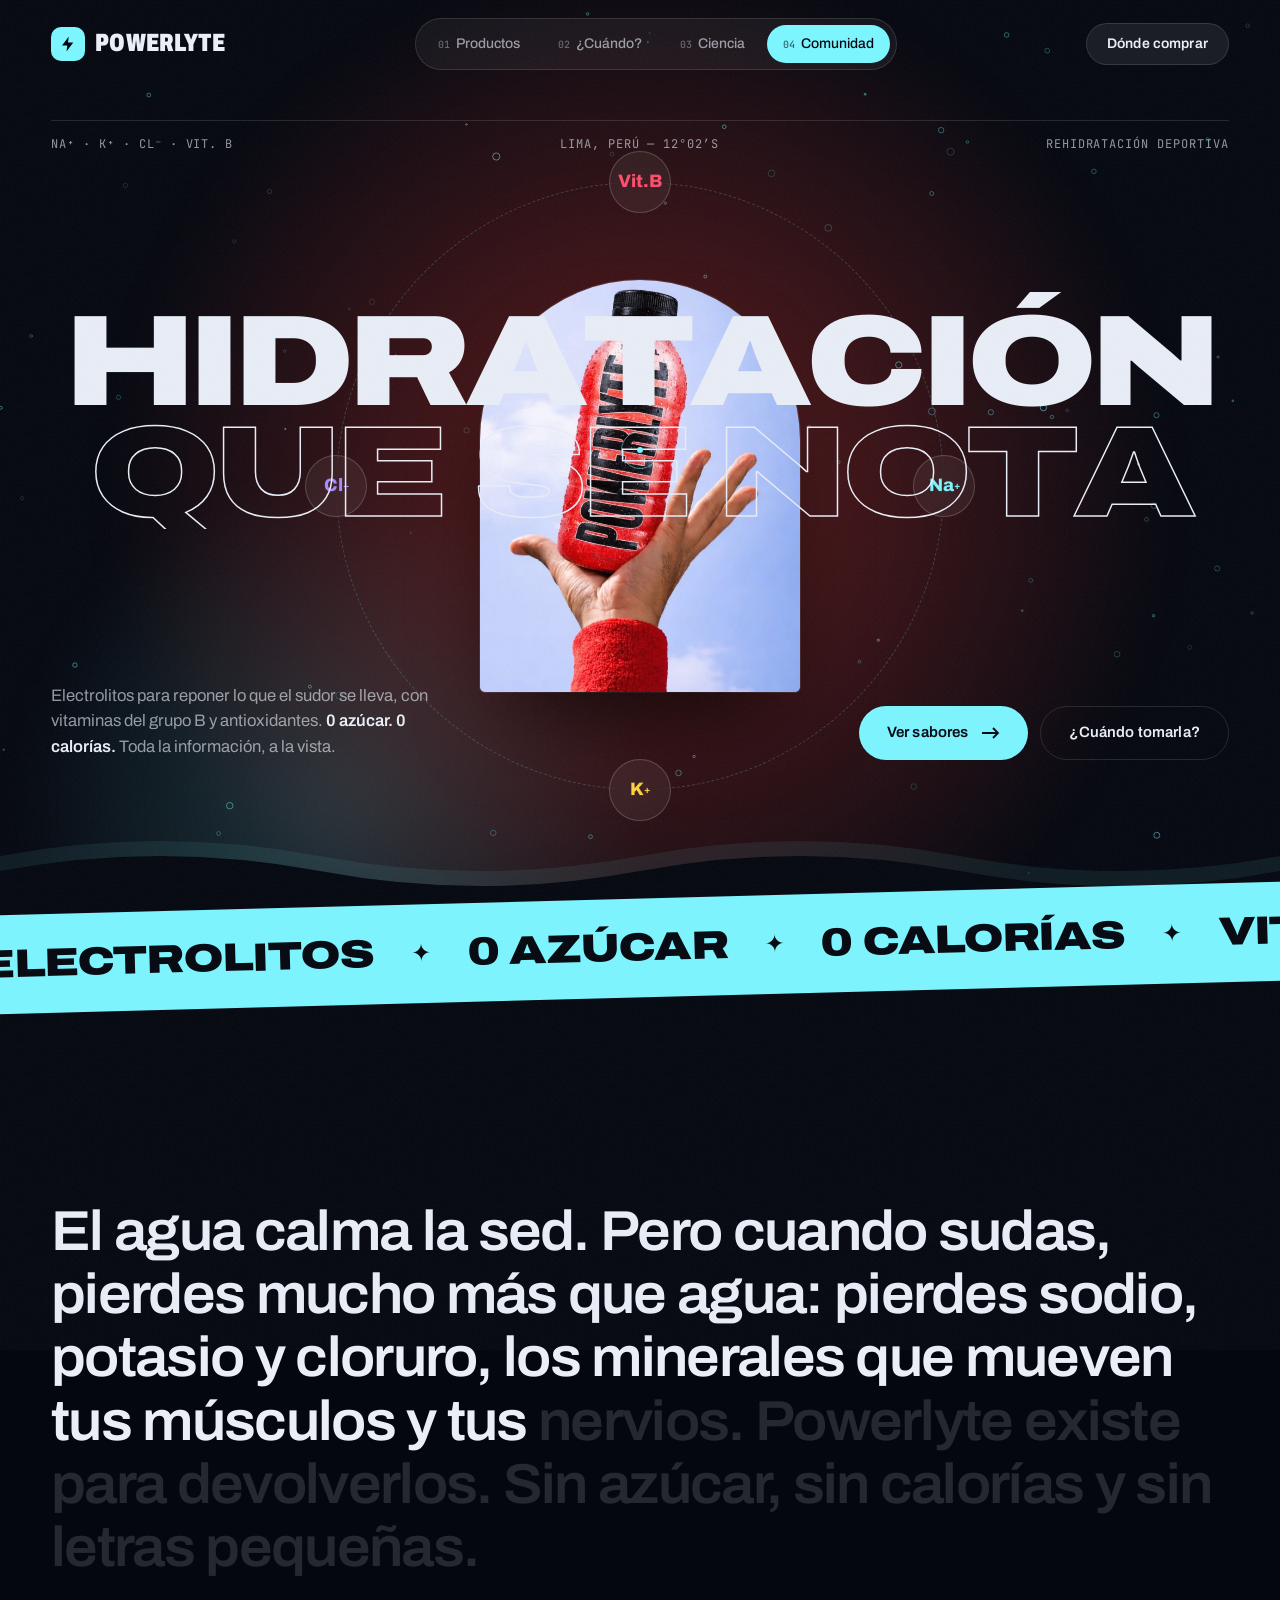
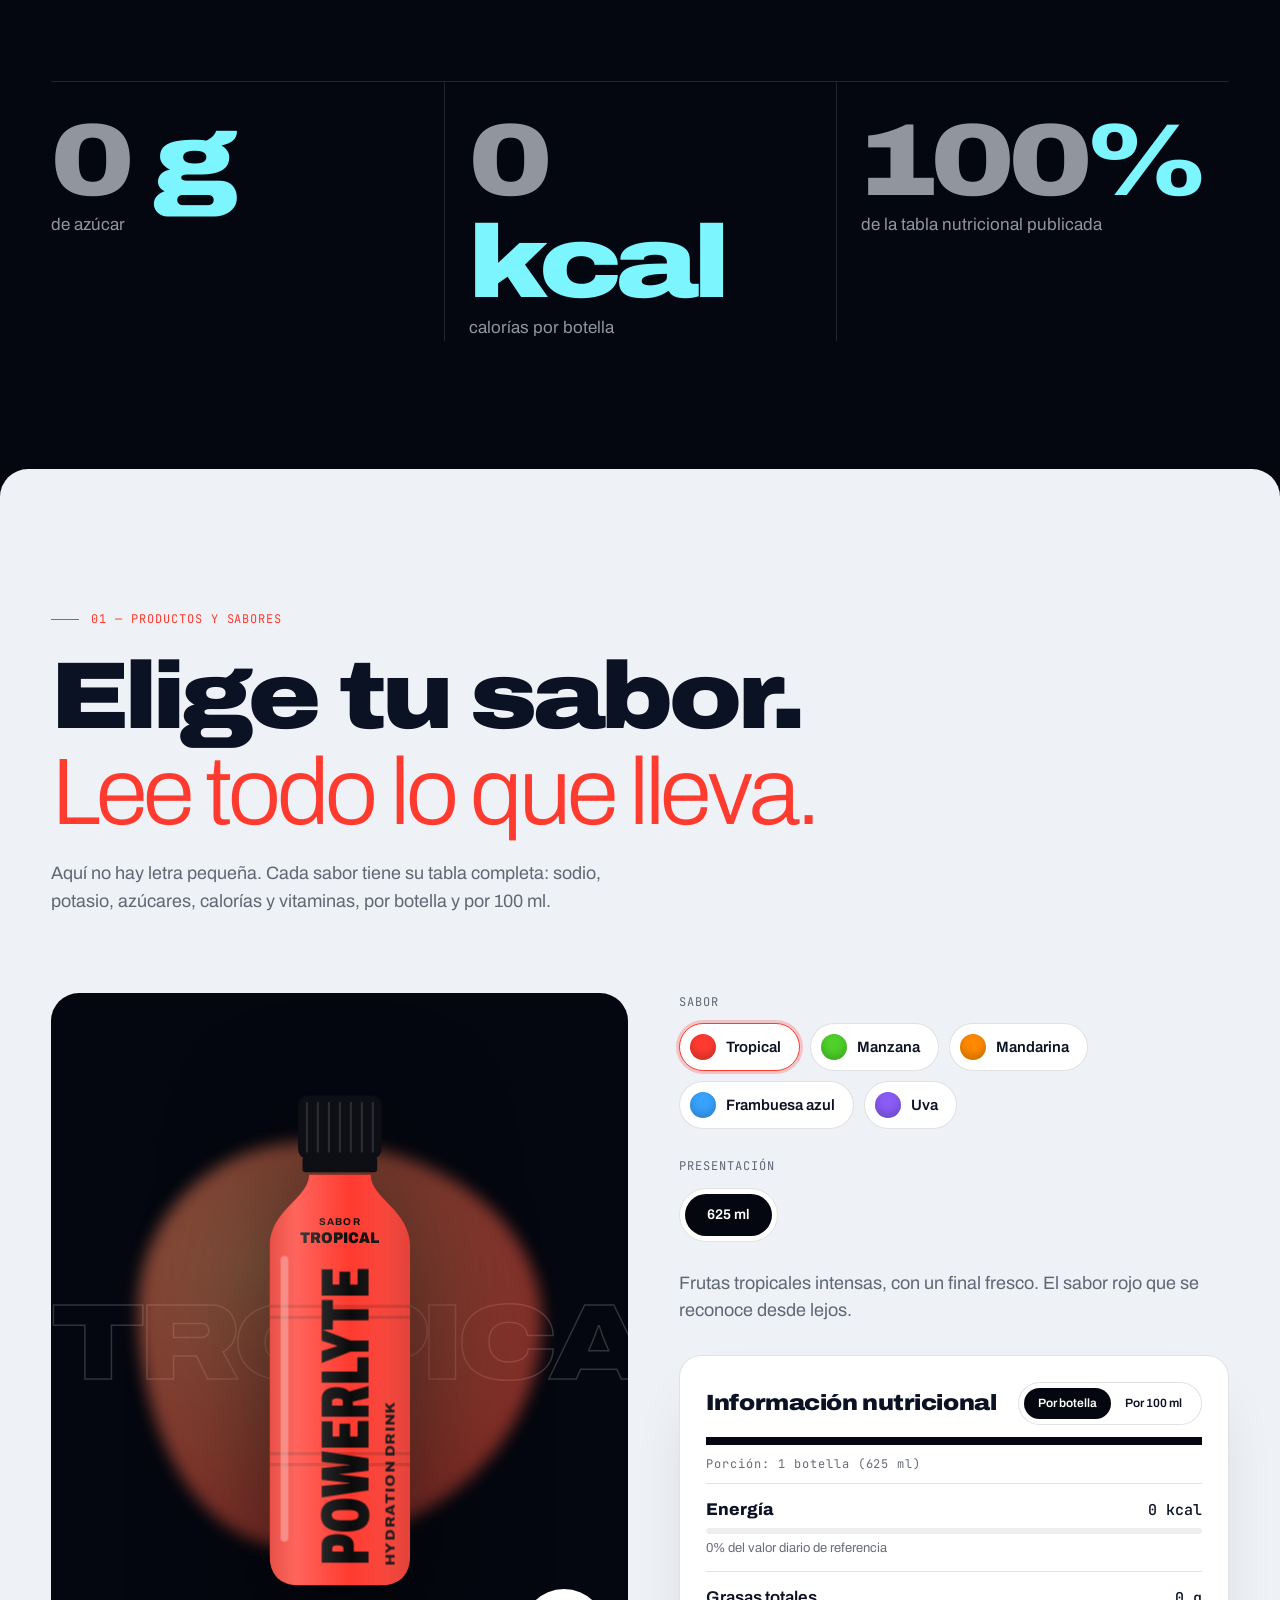
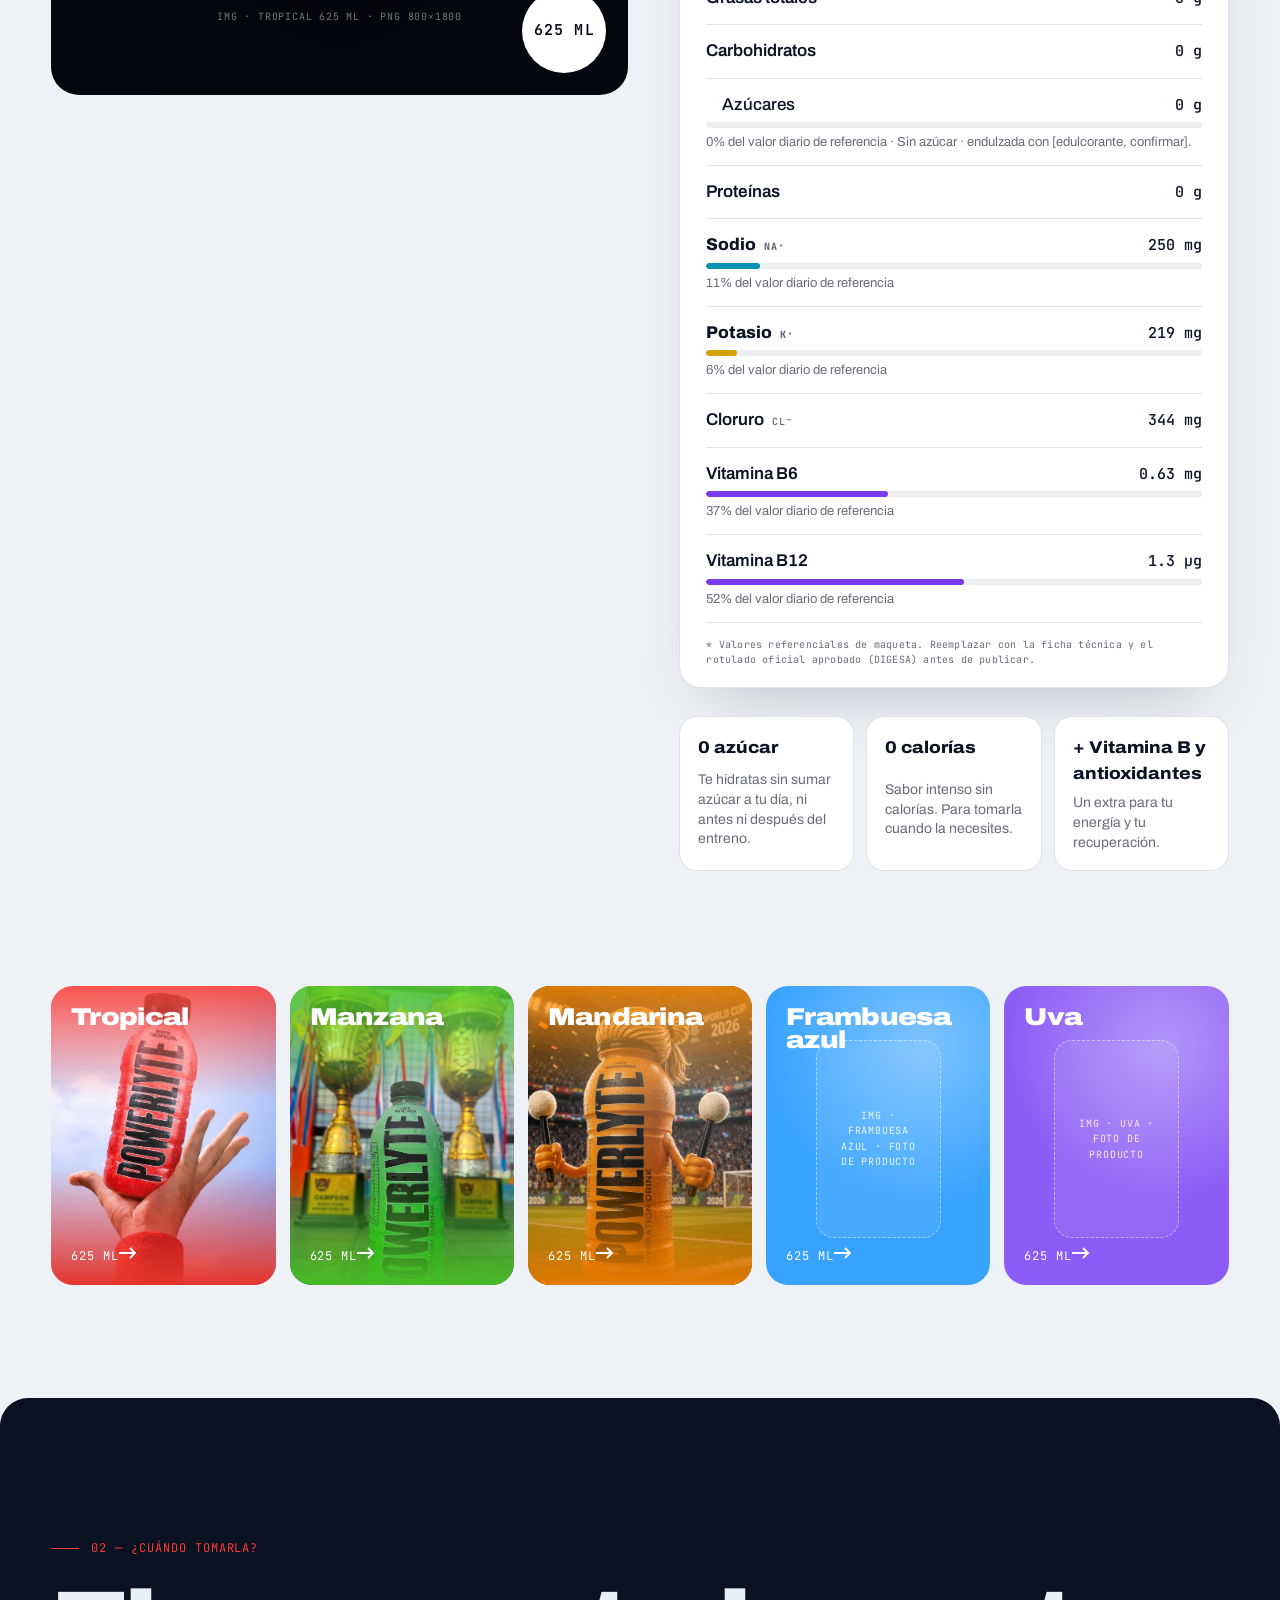
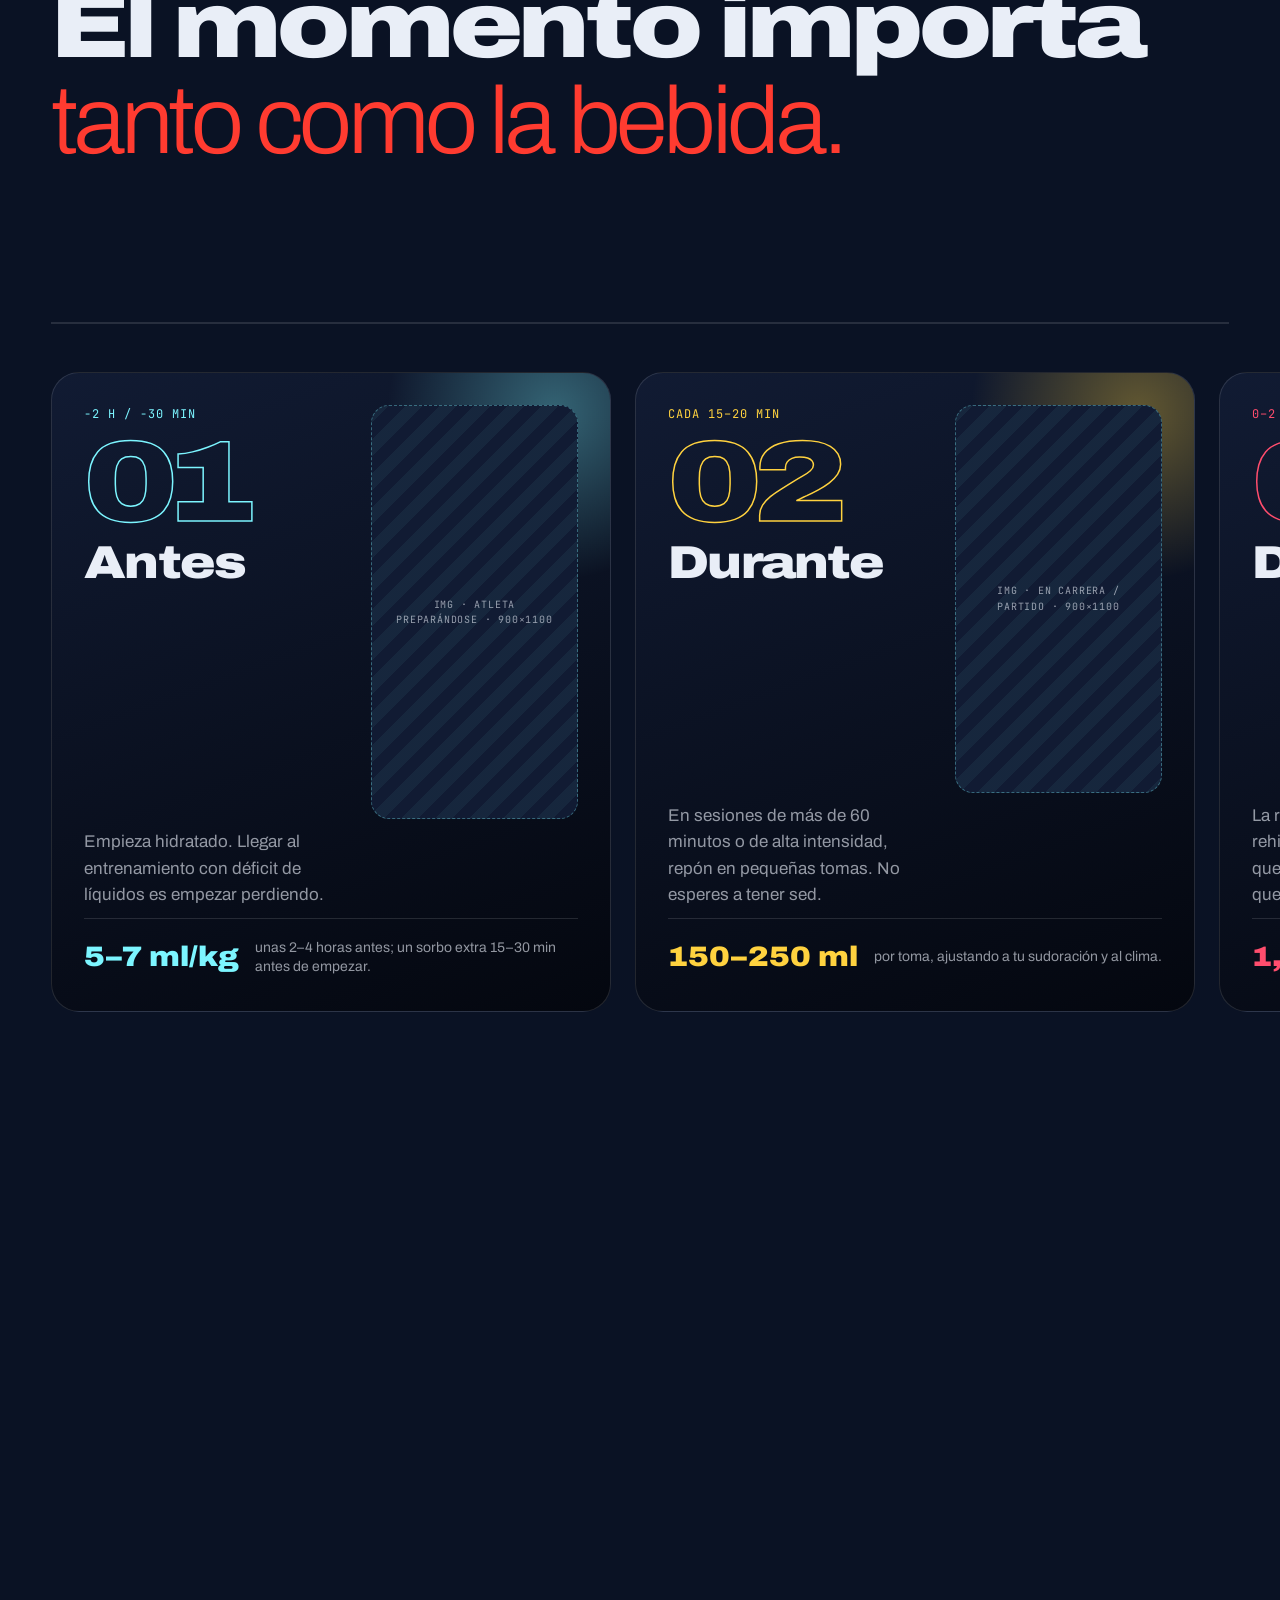
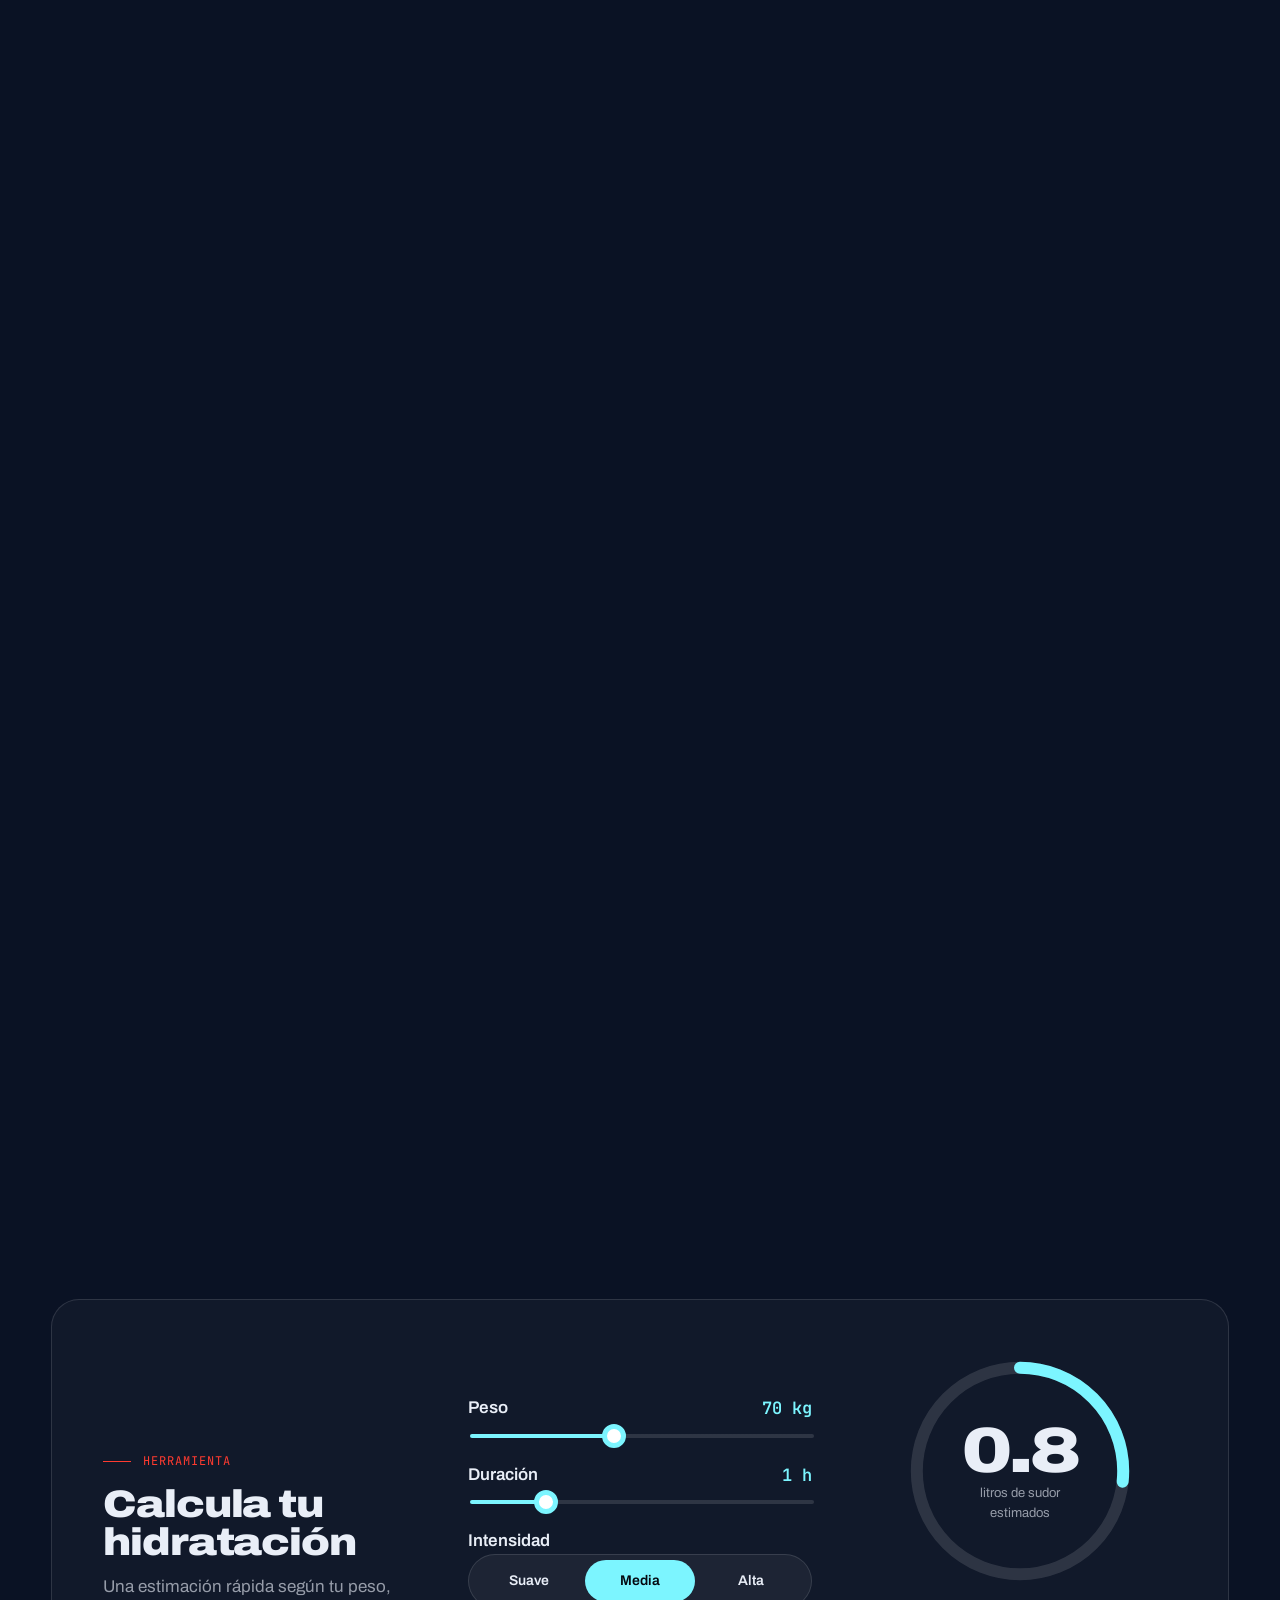
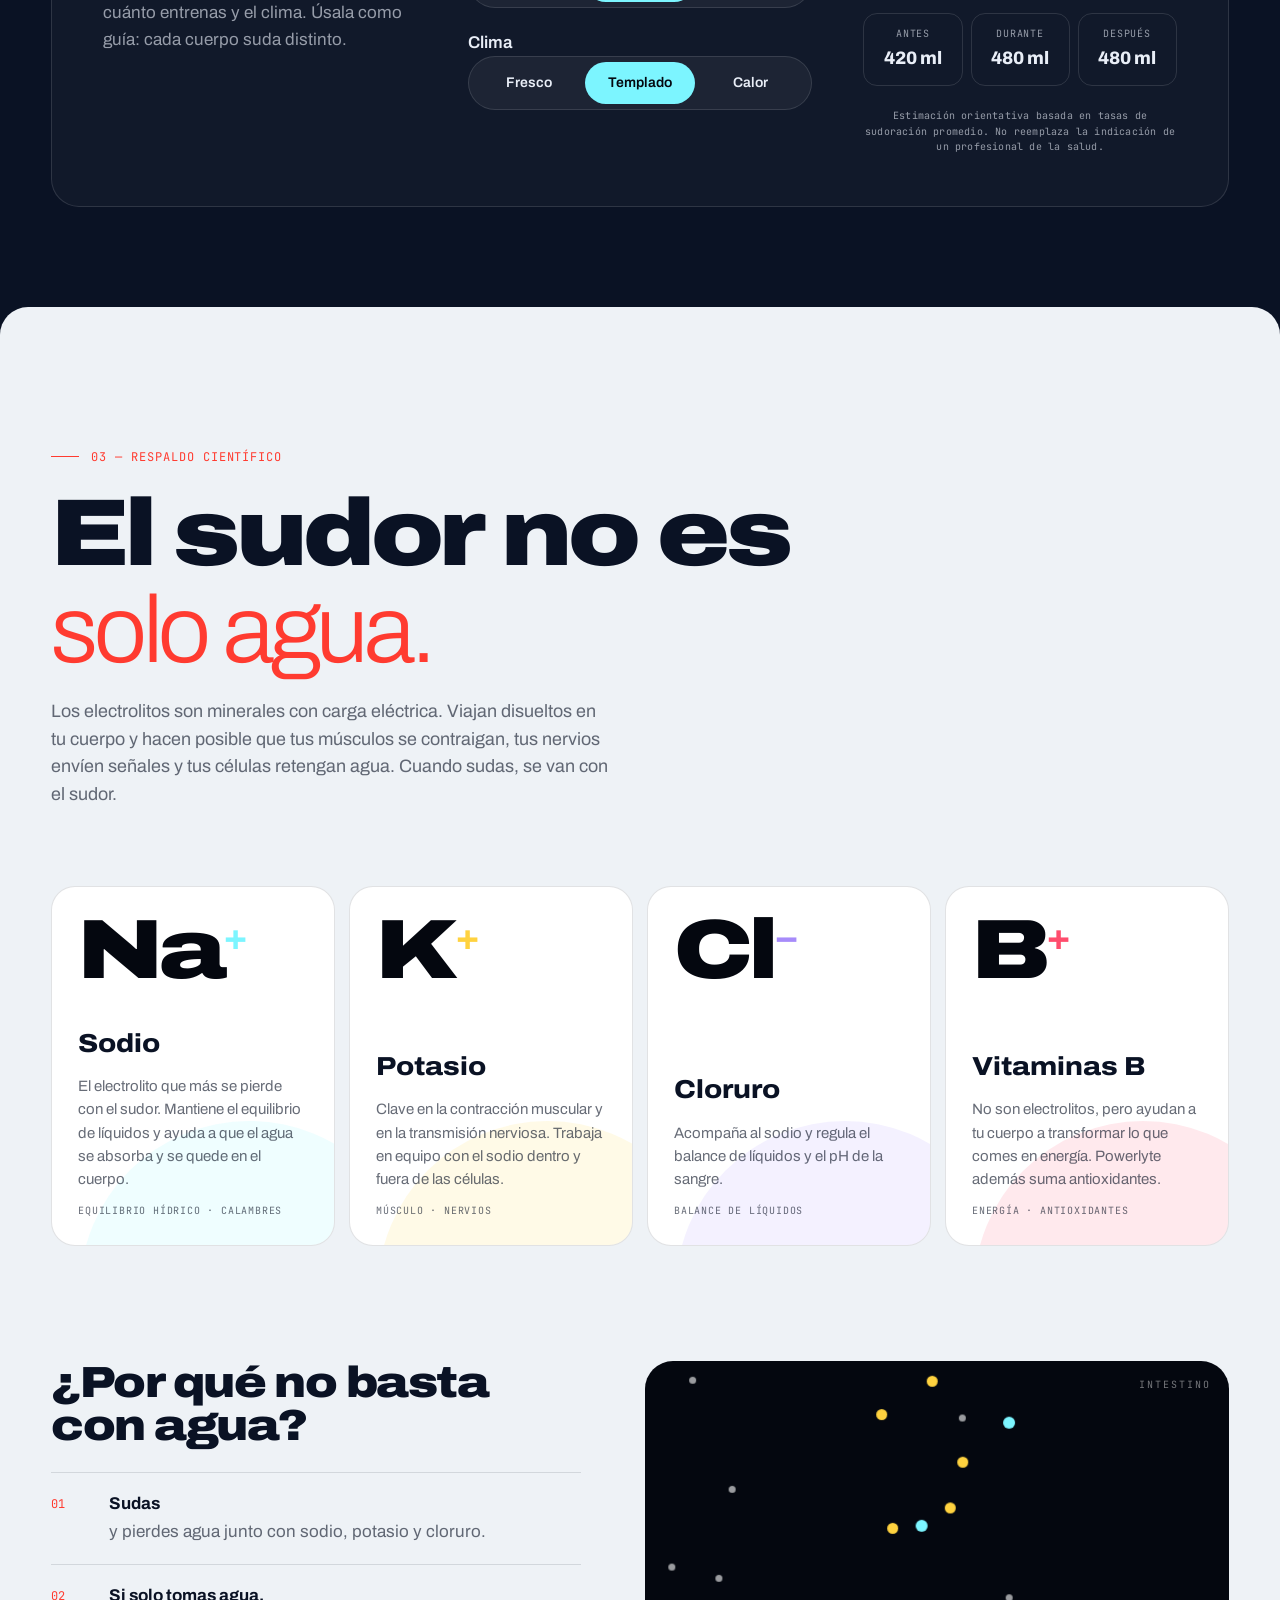
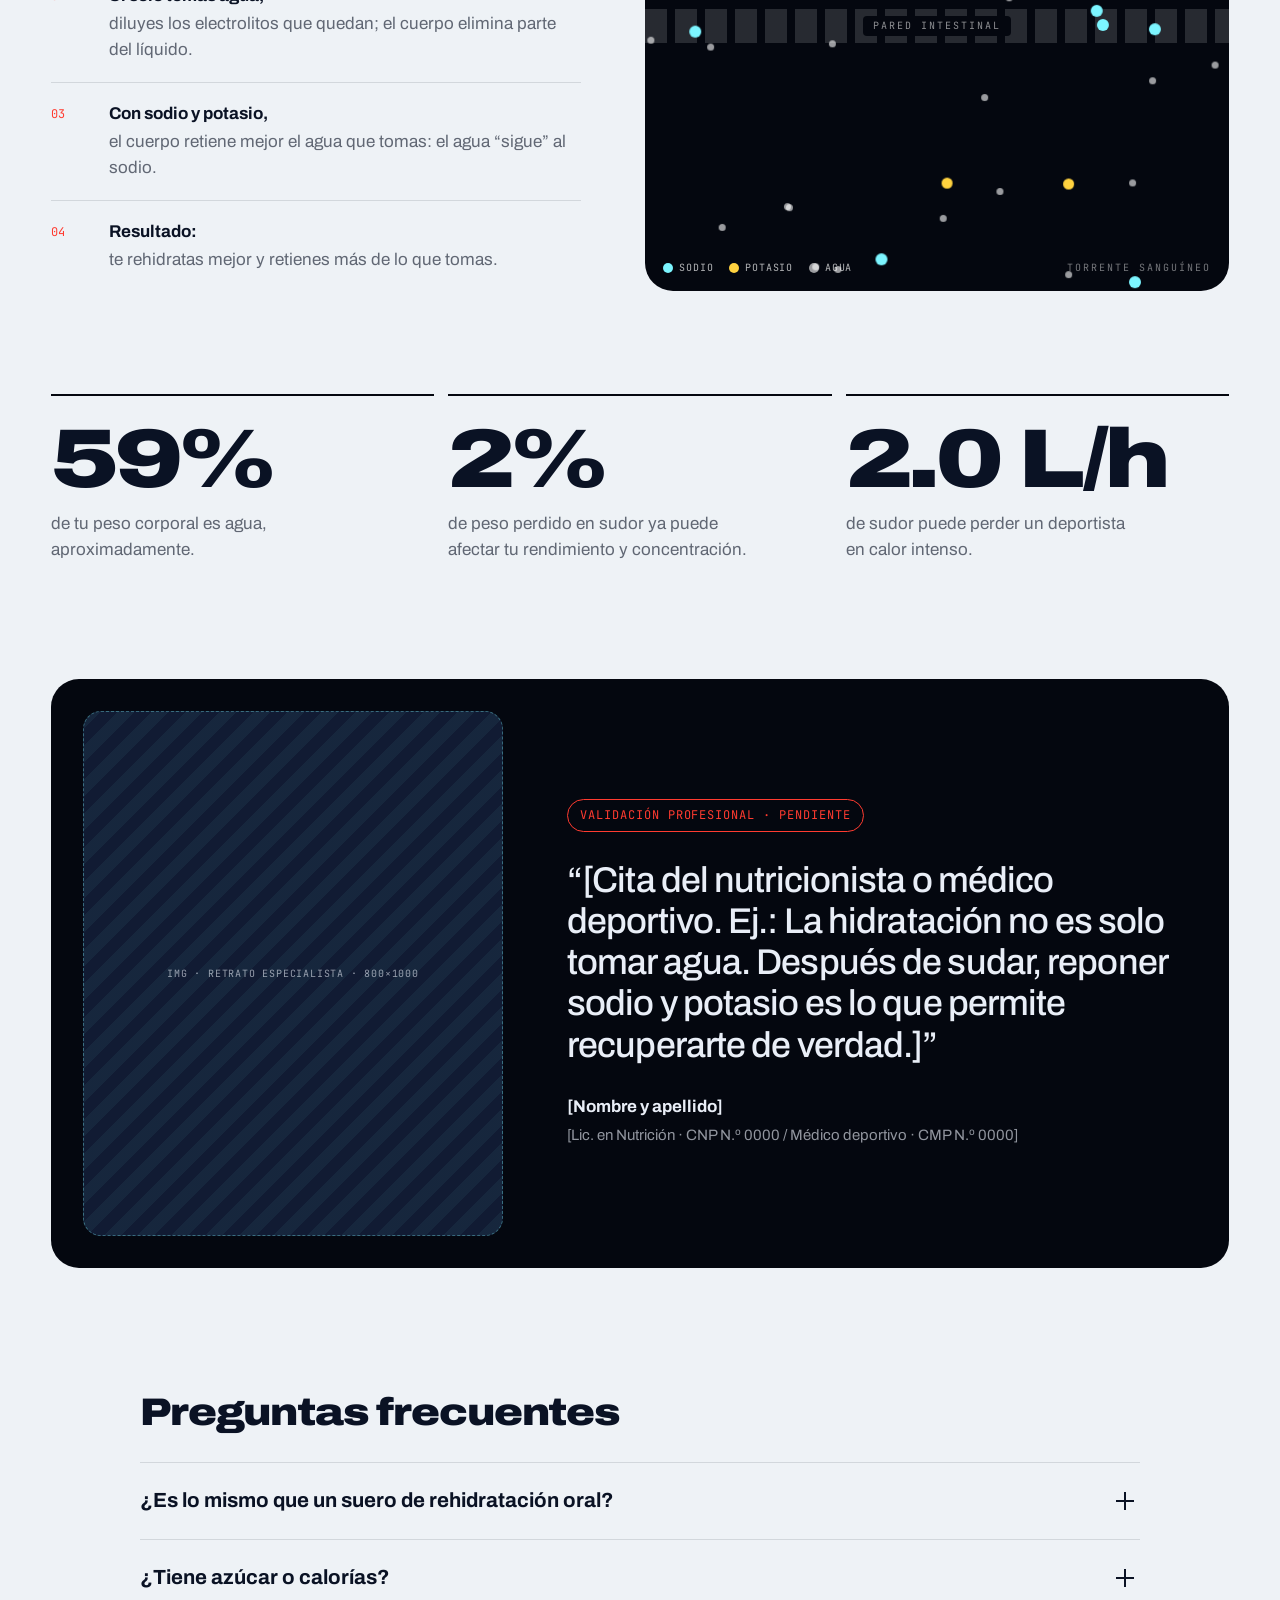
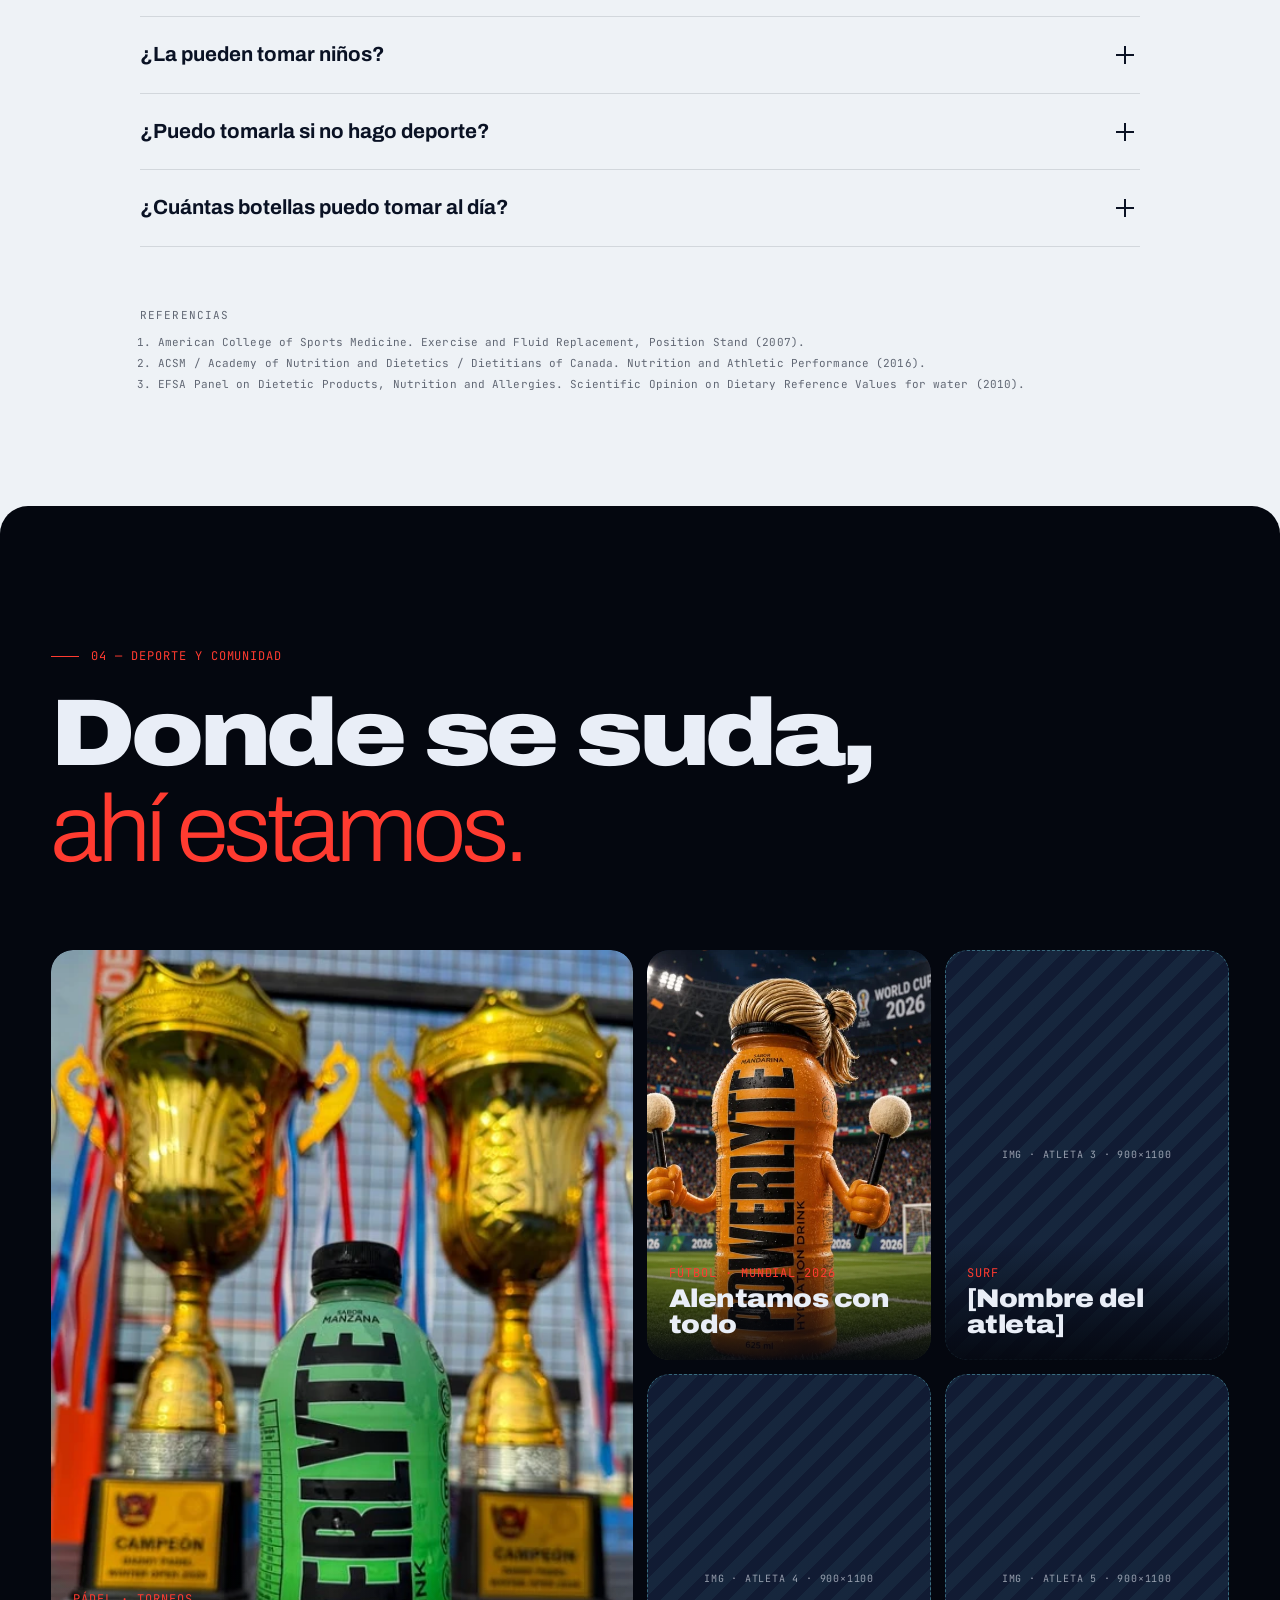
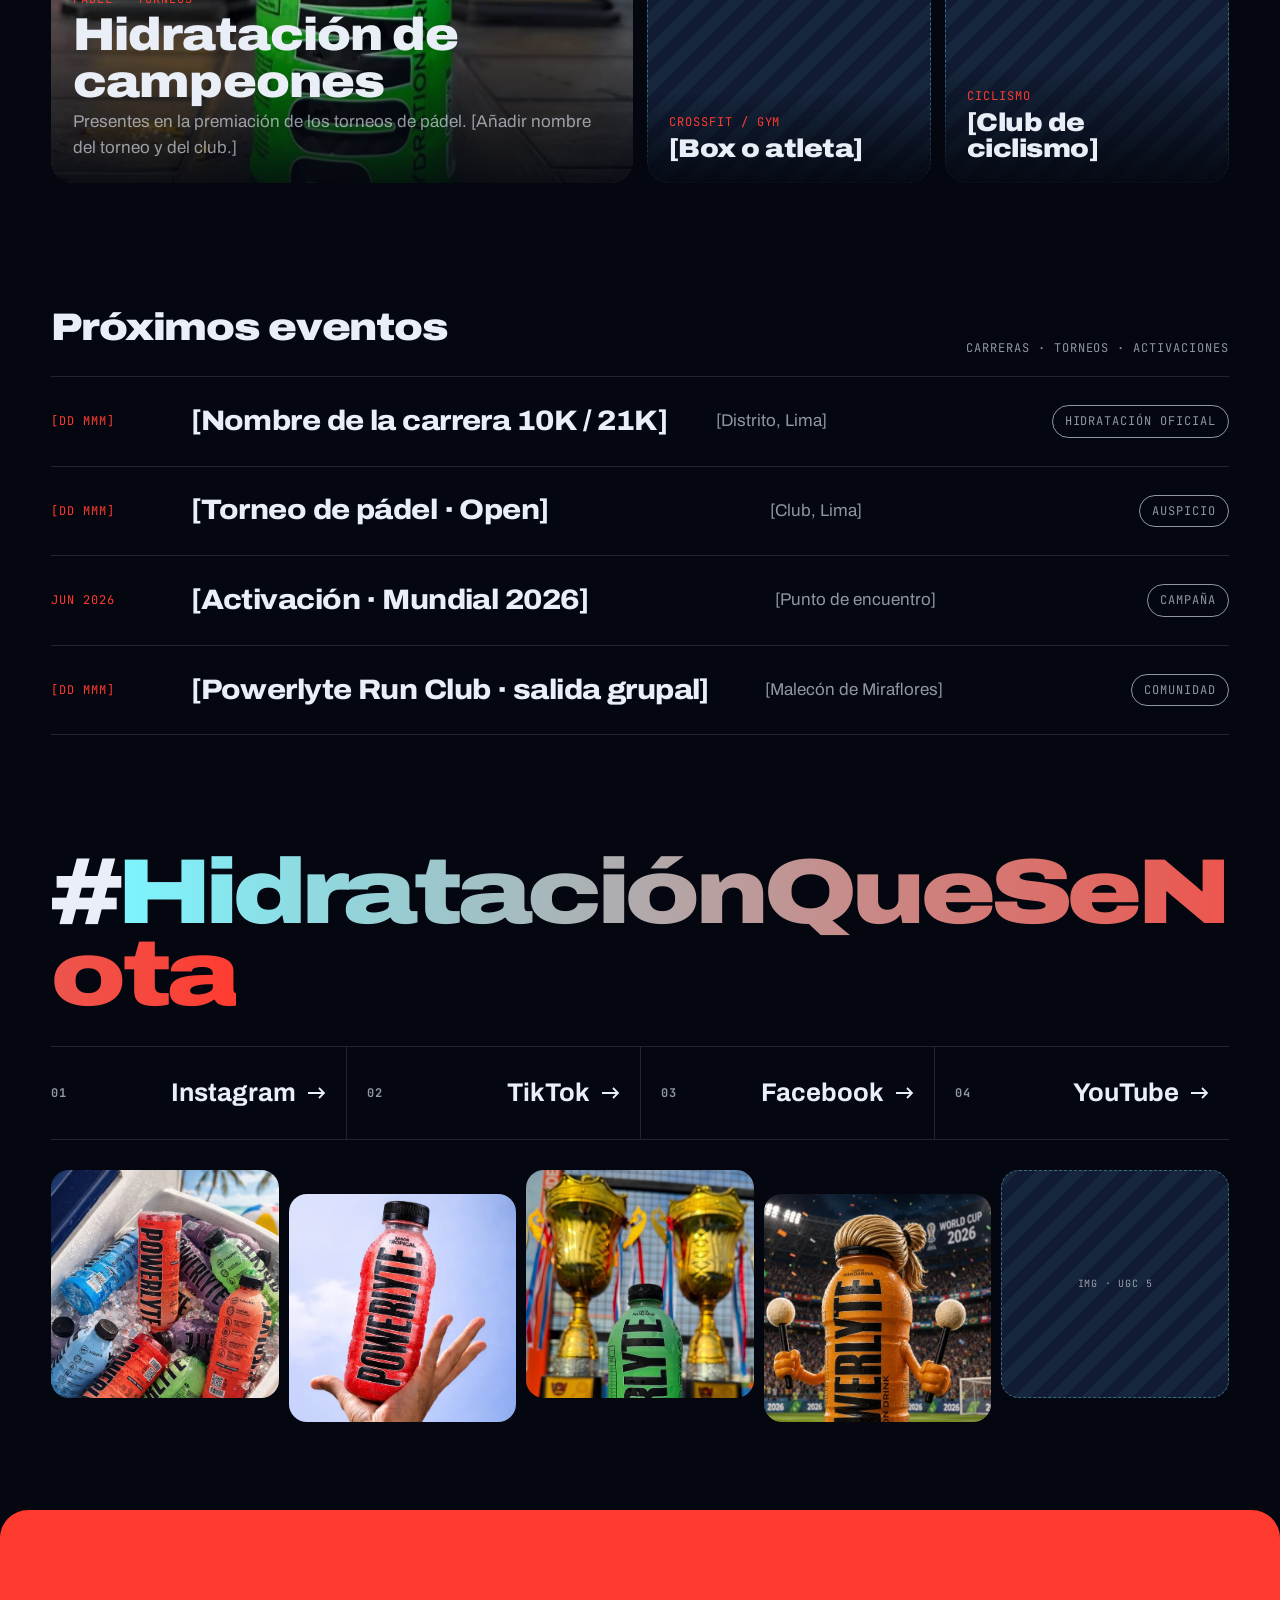
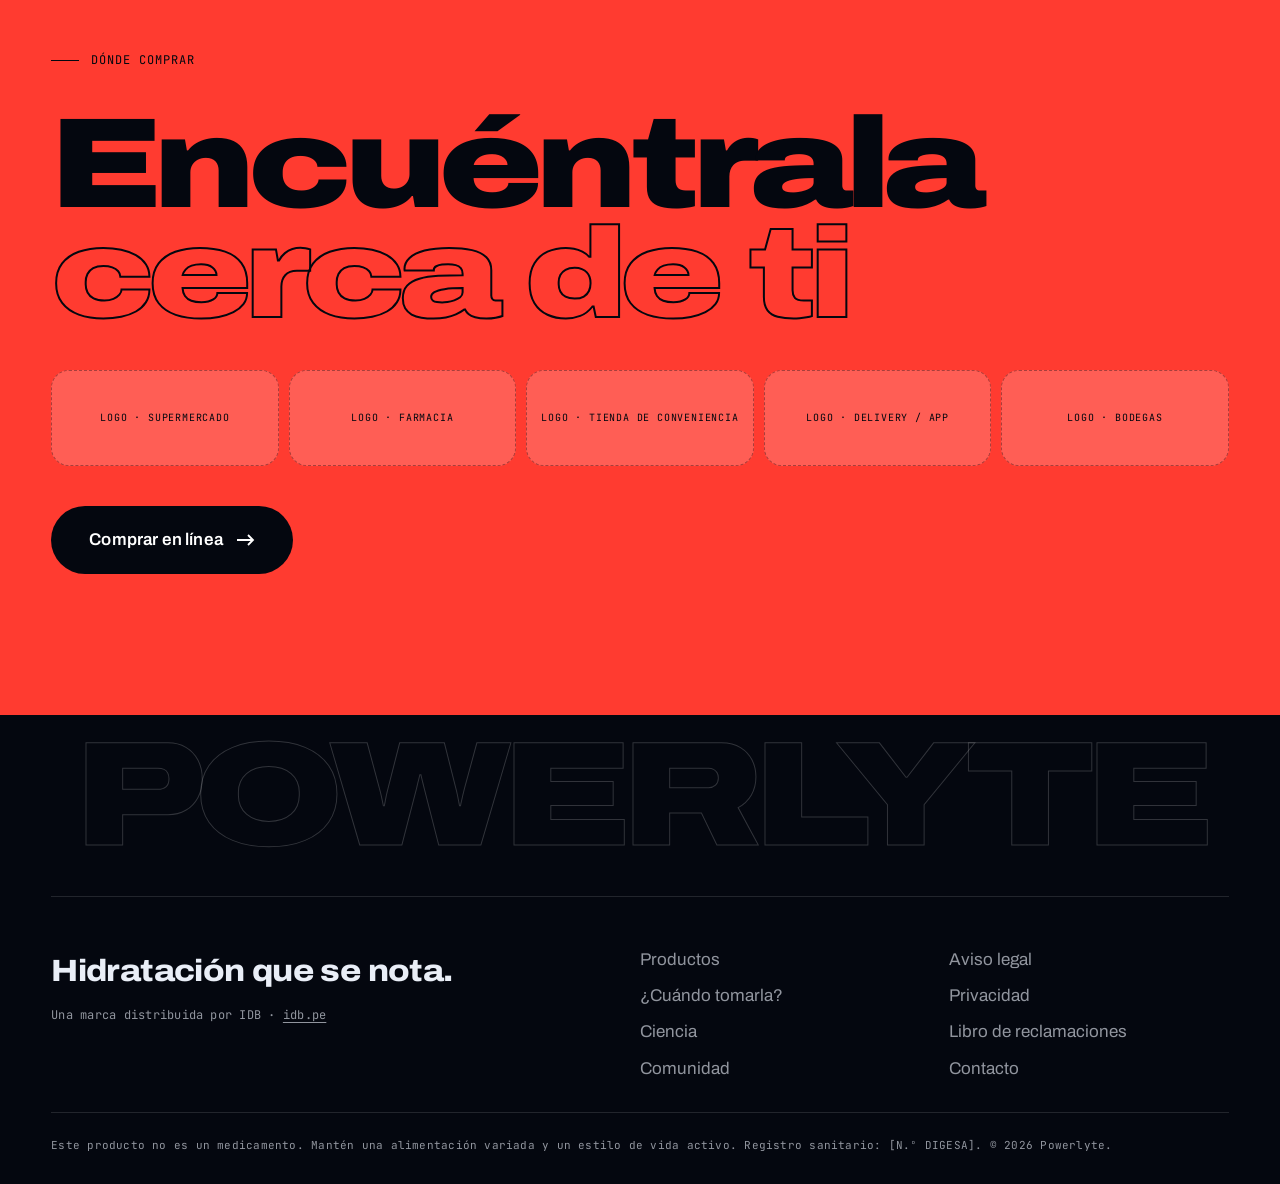
==== commit c85ed320: "Powerlyte: añade fotos reales y alinea contenido con el envase (0 azúcar, 0 calorías, 625 ml, 5 sabo" ====
--- a/powerlyte/index.html
+++ b/powerlyte/index.html
@@ -4,10 +4,10 @@
   <meta charset="utf-8">
   <meta name="viewport" content="width=device-width, initial-scale=1">
   <title>Powerlyte — Hidratación que se nota</title>
-  <meta name="description" content="Powerlyte: bebida hidratante con sodio, potasio, cloruro y zinc. Poca azúcar, cero jugo de fruta. Conoce sus sabores, su tabla nutricional completa y cuándo tomarla.">
+  <meta name="description" content="Powerlyte Hydration Drink: electrolitos, vitaminas del grupo B y antioxidantes. 0 azúcar, 0 calorías. Conoce sus sabores, su tabla nutricional completa y cuándo tomarla.">
   <meta name="theme-color" content="#04070f">
   <meta property="og:title" content="Powerlyte — Hidratación que se nota">
-  <meta property="og:description" content="4 electrolitos + zinc. Tabla nutricional transparente. Antes, durante y después.">
+  <meta property="og:description" content="Electrolitos + vitamina B. 0 azúcar, 0 calorías. Tabla nutricional transparente.">
   <meta property="og:type" content="website">
   <!-- TODO: og:image 1200×630 -->
   <link rel="icon" href="assets/favicon.svg" type="image/svg+xml">
@@ -66,7 +66,7 @@
   <div class="hero__glow" aria-hidden="true"></div>
 
   <div class="hero__meta mono">
-    <span>Na⁺ · K⁺ · Cl⁻ · Zn²⁺</span>
+    <span>Na⁺ · K⁺ · Cl⁻ · Vit. B</span>
     <span class="hide-sm">Lima, Perú — 12°02′S</span>
     <span>Rehidratación deportiva</span>
   </div>
@@ -81,29 +81,15 @@
       <span class="ion ion--na" style="--a:0deg">Na<sup>+</sup></span>
       <span class="ion ion--k" style="--a:90deg">K<sup>+</sup></span>
       <span class="ion ion--cl" style="--a:180deg">Cl<sup>−</sup></span>
-      <span class="ion ion--zn" style="--a:270deg">Zn<sup>2+</sup></span>
-    </div>
-    <!-- PLACEHOLDER: botella hero. Reemplazar el SVG por <img src="assets/img/hero-botella.png"> (PNG transparente 900×2000) -->
-    <div class="bottle bottle--hero">
-      <svg viewBox="0 0 200 460" class="bottle__svg">
-        <defs><clipPath id="bottleClipHero"><path d="M78 80C78 105 30 115 30 150V420q0 30 30 30h80q30 0 30-30V150c0-35-48-45-48-70z"/></clipPath></defs>
-        <rect x="68" y="6" width="64" height="52" rx="8" class="bottle__cap"/>
-        <rect x="74" y="56" width="52" height="10" rx="3" class="bottle__ring"/>
-        <path d="M78 80C78 105 30 115 30 150V420q0 30 30 30h80q30 0 30-30V150c0-35-48-45-48-70z" class="bottle__glass"/>
-        <g clip-path="url(#bottleClipHero)">
-          <path class="bottle__liquid" d="M0 170 Q50 155 100 170 T200 170 T300 170 T400 170 V460 H0Z"/>
-          <rect x="30" y="220" width="140" height="130" class="bottle__label"/>
-          <text x="100" y="278" text-anchor="middle" class="bottle__brand" textLength="116" lengthAdjust="spacingAndGlyphs">POWERLYTE</text>
-          <text x="100" y="300" text-anchor="middle" class="bottle__flavor" data-bottle-flavor>FRESA</text>
-          <rect x="44" y="120" width="12" height="310" rx="6" class="bottle__shine"/>
-        </g>
-      </svg>
-      <span class="ph-tag mono">IMG · botella hero · PNG 900×2000</span>
-    </div>
+      <span class="ion ion--zn" style="--a:270deg">Vit.B</span>
+    </div>
+    <figure class="hero__photo">
+      <img src="assets/img/tropical-mano-cielo.webp" alt="Botella Powerlyte sabor Tropical sostenida en alto contra el cielo" width="588" height="757" fetchpriority="high">
+    </figure>
   </div>
 
   <div class="hero__bottom">
-    <p class="hero__lead reveal">Cuatro electrolitos esenciales y zinc para reponer lo que el sudor se lleva. <strong>Poca azúcar. Cero jugo de fruta.</strong> Toda la información, a la vista.</p>
+    <p class="hero__lead reveal">Electrolitos para reponer lo que el sudor se lleva, con vitaminas del grupo B y antioxidantes. <strong>0 azúcar. 0 calorías.</strong> Toda la información, a la vista.</p>
     <div class="hero__ctas reveal">
       <a href="#productos" class="btn btn--primary magnetic" data-cursor="Ver"><span>Ver sabores</span><i class="arrow"></i></a>
       <a href="#cuando" class="btn btn--ghost magnetic"><span>¿Cuándo tomarla?</span></a>
@@ -119,19 +105,19 @@
 <!-- ============ MARQUEE ============ -->
 <div class="marquee" aria-hidden="true">
   <div class="marquee__track">
-    <span>Sodio</span><i>✦</i><span>Potasio</span><i>✦</i><span>Cloruro</span><i>✦</i><span>Zinc</span><i>✦</i><span>Poca azúcar</span><i>✦</i><span>Cero jugo de fruta</span><i>✦</i>
-    <span>Sodio</span><i>✦</i><span>Potasio</span><i>✦</i><span>Cloruro</span><i>✦</i><span>Zinc</span><i>✦</i><span>Poca azúcar</span><i>✦</i><span>Cero jugo de fruta</span><i>✦</i>
+    <span>Electrolitos</span><i>✦</i><span>0 azúcar</span><i>✦</i><span>0 calorías</span><i>✦</i><span>Vitamina B</span><i>✦</i><span>Antioxidantes</span><i>✦</i><span>625 ml</span><i>✦</i>
+    <span>Electrolitos</span><i>✦</i><span>0 azúcar</span><i>✦</i><span>0 calorías</span><i>✦</i><span>Vitamina B</span><i>✦</i><span>Antioxidantes</span><i>✦</i><span>625 ml</span><i>✦</i>
   </div>
 </div>
 
 <!-- ============ MANIFIESTO ============ -->
 <section class="manifesto">
   <p class="manifesto__text" data-words>
-    El agua calma la sed. Pero cuando sudas, pierdes mucho más que agua: pierdes sodio, potasio y cloruro, los minerales que mueven tus músculos y tus nervios. Powerlyte existe para devolverlos. Sin exceso de azúcar y sin letras pequeñas.
+    El agua calma la sed. Pero cuando sudas, pierdes mucho más que agua: pierdes sodio, potasio y cloruro, los minerales que mueven tus músculos y tus nervios. Powerlyte existe para devolverlos. Sin azúcar, sin calorías y sin letras pequeñas.
   </p>
   <div class="manifesto__stats">
-    <div class="stat reveal"><b data-count="4">0</b><span>electrolitos + zinc</span></div>
-    <div class="stat reveal"><b data-count="0">0</b><span>jugo de fruta añadido</span></div>
+    <div class="stat reveal"><b><span data-count="0">0</span> g</b><span>de azúcar</span></div>
+    <div class="stat reveal"><b><span data-count="0">0</span> kcal</b><span>calorías por botella</span></div>
     <div class="stat reveal"><b><span data-count="100">0</span>%</b><span>de la tabla nutricional publicada</span></div>
   </div>
 </section>
@@ -141,32 +127,41 @@
   <header class="sec-head">
     <span class="sec-num mono">01 — Productos y sabores</span>
     <h2 class="sec-title" data-split-lines>Elige tu sabor.<br><em>Lee todo lo que lleva.</em></h2>
-    <p class="sec-intro reveal">Aquí no hay letra pequeña. Cada sabor y cada tamaño tienen su tabla completa: sodio, potasio, azúcares y calorías, por botella y por 100&nbsp;ml.</p>
+    <p class="sec-intro reveal">Aquí no hay letra pequeña. Cada sabor tiene su tabla completa: sodio, potasio, azúcares, calorías y vitaminas, por botella y por 100&nbsp;ml.</p>
   </header>
 
   <div class="lab">
     <!-- Escenario del producto -->
     <div class="lab__stage">
-      <div class="lab__bigname" aria-hidden="true"><span data-flavor-big>FRESA</span></div>
+      <div class="lab__bigname" aria-hidden="true"><span data-flavor-big>TROPICAL</span></div>
       <div class="lab__blob" aria-hidden="true"></div>
       <!-- PLACEHOLDER: botella por sabor. Reemplazar por <img data-flavor-img> y rutas en main.js (FLAVORS[].img) -->
       <div class="bottle bottle--lab" data-lab-bottle>
-        <svg viewBox="0 0 200 460" class="bottle__svg">
-          <defs><clipPath id="bottleClipLab"><path d="M78 80C78 105 30 115 30 150V420q0 30 30 30h80q30 0 30-30V150c0-35-48-45-48-70z"/></clipPath></defs>
-          <rect x="68" y="6" width="64" height="52" rx="8" class="bottle__cap"/>
-          <rect x="74" y="56" width="52" height="10" rx="3" class="bottle__ring"/>
-          <path d="M78 80C78 105 30 115 30 150V420q0 30 30 30h80q30 0 30-30V150c0-35-48-45-48-70z" class="bottle__glass"/>
+        <svg viewBox="0 0 200 460" class="bottle__svg" aria-hidden="true">
+          <defs>
+            <clipPath id="bottleClipLab"><path d="M72 76c0 22-36 32-36 66v280q0 28 28 28h72q28 0 28-28V142c0-34-36-44-36-66z"/></clipPath>
+            <linearGradient id="bottleShade" x1="0" x2="1">
+              <stop offset="0" stop-color="#000" stop-opacity=".28"/><stop offset=".3" stop-color="#fff" stop-opacity=".22"/>
+              <stop offset=".55" stop-color="#fff" stop-opacity="0"/><stop offset="1" stop-color="#000" stop-opacity=".32"/>
+            </linearGradient>
+          </defs>
+          <rect x="62" y="4" width="76" height="58" rx="9" class="bottle__cap"/>
+          <path d="M70 10v46M80 10v46M90 10v46M100 10v46M110 10v46M120 10v46M130 10v46" class="bottle__grip"/>
+          <rect x="66" y="60" width="68" height="14" rx="3" class="bottle__ring"/>
           <g clip-path="url(#bottleClipLab)">
-            <path class="bottle__liquid" d="M0 170 Q50 155 100 170 T200 170 T300 170 T400 170 V460 H0Z"/>
-            <rect x="30" y="220" width="140" height="130" class="bottle__label"/>
-            <text x="100" y="278" text-anchor="middle" class="bottle__brand" textLength="116" lengthAdjust="spacingAndGlyphs">POWERLYTE</text>
-            <text x="100" y="300" text-anchor="middle" class="bottle__flavor" data-bottle-flavor>FRESA</text>
-            <rect x="44" y="120" width="12" height="310" rx="6" class="bottle__shine"/>
+            <rect x="0" y="60" width="200" height="400" class="bottle__body"/>
+            <path d="M36 196h128M36 206h128M36 330h128M36 340h128" class="bottle__ridge"/>
+            <text x="100" y="122" text-anchor="middle" class="bottle__sabor">SABOR</text>
+            <text x="100" y="138" text-anchor="middle" class="bottle__flavor" data-bottle-flavor>TROPICAL</text>
+            <text transform="translate(126 432) rotate(-90)" class="bottle__brand" textLength="272" lengthAdjust="spacingAndGlyphs">POWERLYTE</text>
+            <text transform="translate(150 432) rotate(-90)" class="bottle__tag" textLength="150" lengthAdjust="spacingAndGlyphs">HYDRATION DRINK</text>
+            <rect x="0" y="60" width="200" height="400" fill="url(#bottleShade)"/>
+            <rect x="46" y="150" width="7" height="260" rx="3.5" class="bottle__shine"/>
           </g>
         </svg>
-        <span class="ph-tag mono" data-ph-tag>IMG · Fresa 1 L · PNG 800×1800</span>
+        <span class="ph-tag mono" data-ph-tag>IMG · Tropical 625 ml · PNG 800×1800</span>
       </div>
-      <div class="lab__size-badge mono"><span data-size-label>1 L</span></div>
+      <div class="lab__size-badge mono"><span data-size-label>625 ml</span></div>
     </div>
 
     <!-- Controles + tabla -->
@@ -191,15 +186,15 @@
             <button role="radio" aria-checked="false" data-basis="100">Por 100 ml</button>
           </div>
         </div>
-        <div class="nlabel__serving mono">Porción: <span data-serving>1 botella (1000 ml)</span></div>
+        <div class="nlabel__serving mono">Porción: <span data-serving>1 botella (625 ml)</span></div>
         <div class="nlabel__rows" data-nrows></div>
         <p class="nlabel__foot mono">* Valores referenciales de maqueta. Reemplazar con la ficha técnica y el rotulado oficial aprobado (DIGESA) antes de publicar.</p>
       </div>
 
       <ul class="pillars">
-        <li><b>Poca azúcar</b><span>Lo justo para ayudar a absorber sodio y agua, sin exceso.</span></li>
-        <li><b>Cero jugo de fruta</b><span>Sabor limpio que no empalaga, aun a mitad del entreno.</span></li>
-        <li><b>+ Zinc</b><span>Mineral que participa en el sistema inmune y el metabolismo.</span></li>
+        <li><b>0 azúcar</b><span>Te hidratas sin sumar azúcar a tu día, ni antes ni después del entreno.</span></li>
+        <li><b>0 calorías</b><span>Sabor intenso sin calorías. Para tomarla cuando la necesites.</span></li>
+        <li><b>+ Vitamina B y antioxidantes</b><span>Un extra para tu energía y tu recuperación.</span></li>
       </ul>
     </div>
   </div>
@@ -253,7 +248,7 @@
           <h3 class="moment__title">Días de calor</h3>
           <p class="moment__copy">Con calor y humedad sudas más, aunque no estés entrenando. El verano limeño o un trabajo al sol también cuentan.</p>
           <div class="moment__dose"><b>+30%</b><span>de sudoración aproximada frente a un día templado.</span></div>
-          <div class="ph ph--moment"><span class="mono">IMG · Verano / sol · 900×1100</span></div>
+          <figure class="ph--moment photo"><img src="assets/img/cooler-sabores.webp" alt="Cooler en la playa lleno de botellas Powerlyte de todos los sabores sobre hielo" width="591" height="759" loading="lazy"></figure>
         </article>
 
         <article class="moment" style="--m:#a78bfa">
@@ -348,10 +343,10 @@
       <span class="ioncard__tag mono">Balance de líquidos</span>
     </article>
     <article class="ioncard reveal" style="--c:#ff4d6d">
-      <div class="ioncard__sym">Zn<sup>2+</sup></div>
-      <h3>Zinc</h3>
-      <p>No es un electrolito, pero es un mineral esencial: participa en el sistema inmune y en cientos de reacciones del metabolismo.</p>
-      <span class="ioncard__tag mono">Inmunidad · metabolismo</span>
+      <div class="ioncard__sym">B<sup>+</sup></div>
+      <h3>Vitaminas B</h3>
+      <p>No son electrolitos, pero ayudan a tu cuerpo a transformar lo que comes en energía. Powerlyte además suma antioxidantes.</p>
+      <span class="ioncard__tag mono">Energía · antioxidantes</span>
     </article>
   </div>
 
@@ -362,7 +357,7 @@
       <ol class="steps">
         <li><b>Sudas</b><span>y pierdes agua junto con sodio, potasio y cloruro.</span></li>
         <li><b>Si solo tomas agua,</b><span>diluyes los electrolitos que quedan; el cuerpo elimina parte del líquido.</span></li>
-        <li><b>Con sodio y algo de glucosa,</b><span>el intestino absorbe el agua más rápido: el agua “sigue” al sodio.</span></li>
+        <li><b>Con sodio y potasio,</b><span>el cuerpo retiene mejor el agua que tomas: el agua “sigue” al sodio.</span></li>
         <li><b>Resultado:</b><span>te rehidratas mejor y retienes más de lo que tomas.</span></li>
       </ol>
     </div>
@@ -371,7 +366,7 @@
       <div class="particles" data-absorb></div>
       <span class="absorb__zone absorb__zone--top">Intestino</span>
       <span class="absorb__zone absorb__zone--bot">Torrente sanguíneo</span>
-      <div class="absorb__legend mono"><span><i class="dot dot--na"></i>Sodio</span><span><i class="dot dot--gl"></i>Glucosa</span><span><i class="dot dot--h2o"></i>Agua</span></div>
+      <div class="absorb__legend mono"><span><i class="dot dot--na"></i>Sodio</span><span><i class="dot dot--k"></i>Potasio</span><span><i class="dot dot--h2o"></i>Agua</span></div>
     </div>
   </div>
 
@@ -398,7 +393,7 @@
   <div class="faq">
     <h3 class="faq__title">Preguntas frecuentes</h3>
     <details><summary>¿Es lo mismo que un suero de rehidratación oral?</summary><p>No. Powerlyte es una bebida hidratante para actividad física y el día a día. Ante un cuadro de deshidratación por enfermedad (diarrea, vómitos, fiebre) sigue la indicación de tu médico.</p></details>
-    <details><summary>¿Cuánta azúcar tiene?</summary><p>Tiene poca azúcar: la cantidad exacta por botella y por 100 ml está en la tabla de la sección Productos. [Confirmar con ficha técnica.]</p></details>
+    <details><summary>¿Tiene azúcar o calorías?</summary><p>No. Powerlyte tiene 0 azúcar y 0 calorías. La tabla completa por botella y por 100 ml está en la sección Productos. [Confirmar edulcorantes con la ficha técnica.]</p></details>
     <details><summary>¿La pueden tomar niños?</summary><p>[Respuesta a validar con el especialista de la marca y el rotulado oficial.]</p></details>
     <details><summary>¿Puedo tomarla si no hago deporte?</summary><p>Sí, en días de calor o cuando pierdes líquidos. Si tienes hipertensión o alguna condición renal, consulta antes con tu médico por su contenido de sodio y potasio.</p></details>
     <details><summary>¿Cuántas botellas puedo tomar al día?</summary><p>Depende de cuánto sudes. Usa la calculadora de arriba como guía y ajusta según tu actividad.</p></details>
@@ -423,12 +418,12 @@
 
   <div class="team">
     <article class="athlete athlete--xl" data-cursor="Perfil">
-      <div class="ph"><span class="mono">IMG · Atleta principal · 1200×1500</span></div>
-      <div class="athlete__info"><span class="mono">Running · Maratón</span><h3>[Nombre del atleta]</h3><p>[Logro destacado: récord, podio, marca personal]</p></div>
+      <figure class="ph photo"><img src="assets/img/manzana-trofeos-padel.webp" alt="Botella Powerlyte sabor Manzana frente a los trofeos de campeón de un torneo de pádel" width="511" height="762" loading="lazy"></figure>
+      <div class="athlete__info"><span class="mono">Pádel · Torneos</span><h3>Hidratación de campeones</h3><p>Presentes en la premiación de los torneos de pádel. [Añadir nombre del torneo y del club.]</p></div>
     </article>
     <article class="athlete" data-cursor="Perfil">
-      <div class="ph"><span class="mono">IMG · Atleta 2 · 900×1100</span></div>
-      <div class="athlete__info"><span class="mono">Fútbol</span><h3>[Club / jugador]</h3></div>
+      <figure class="ph photo"><img src="assets/img/mandarina-mundial-2026.webp" alt="Mascota Powerlyte sabor Mandarina animando en un estadio del Mundial 2026" width="586" height="765" loading="lazy"></figure>
+      <div class="athlete__info"><span class="mono">Fútbol · Mundial 2026</span><h3>Alentamos con todo</h3></div>
     </article>
     <article class="athlete" data-cursor="Perfil">
       <div class="ph"><span class="mono">IMG · Atleta 3 · 900×1100</span></div>
@@ -451,11 +446,11 @@
     </div>
     <ul class="events__list" data-events>
       <li data-img="Evento 1"><time class="mono">[DD MMM]</time><b>[Nombre de la carrera 10K / 21K]</b><span>[Distrito, Lima]</span><em class="mono">Hidratación oficial</em></li>
-      <li data-img="Evento 2"><time class="mono">[DD MMM]</time><b>[Torneo de fútbol / vóley]</b><span>[Ciudad]</span><em class="mono">Auspicio</em></li>
-      <li data-img="Evento 3"><time class="mono">[DD MMM]</time><b>[Campeonato de surf]</b><span>[Playa]</span><em class="mono">Punto de hidratación</em></li>
+      <li data-img="Torneo de pádel" data-src="assets/img/manzana-trofeos-padel.webp"><time class="mono">[DD MMM]</time><b>[Torneo de pádel · Open]</b><span>[Club, Lima]</span><em class="mono">Auspicio</em></li>
+      <li data-img="Mundial 2026" data-src="assets/img/mandarina-mundial-2026.webp"><time class="mono">JUN 2026</time><b>[Activación · Mundial 2026]</b><span>[Punto de encuentro]</span><em class="mono">Campaña</em></li>
       <li data-img="Evento 4"><time class="mono">[DD MMM]</time><b>[Powerlyte Run Club · salida grupal]</b><span>[Malecón de Miraflores]</span><em class="mono">Comunidad</em></li>
     </ul>
-    <div class="events__float" aria-hidden="true"><div class="ph"><span class="mono" data-float-label>IMG · Evento</span></div></div>
+    <div class="events__float" aria-hidden="true"><div class="ph"><span class="mono" data-float-label>IMG · Evento</span><img data-float-img alt="" hidden></div></div>
   </div>
 
   <div class="social">
@@ -468,10 +463,10 @@
       <a href="#" class="social__link" data-cursor="Seguir"><span class="mono">04</span>YouTube<i class="arrow"></i></a>
     </div>
     <div class="ugc">
-      <div class="ph"><span class="mono">IMG · UGC 1</span></div>
-      <div class="ph"><span class="mono">IMG · UGC 2</span></div>
-      <div class="ph"><span class="mono">IMG · UGC 3</span></div>
-      <div class="ph"><span class="mono">IMG · UGC 4</span></div>
+      <figure class="ph photo"><img src="assets/img/cooler-sabores.webp" alt="Cooler con botellas Powerlyte" width="591" height="759" loading="lazy"></figure>
+      <figure class="ph photo"><img src="assets/img/tropical-mano-cielo.webp" alt="Powerlyte Tropical en alto" width="588" height="757" loading="lazy"></figure>
+      <figure class="ph photo"><img src="assets/img/manzana-trofeos-padel.webp" alt="Powerlyte Manzana con trofeos" width="511" height="762" loading="lazy"></figure>
+      <figure class="ph photo"><img src="assets/img/mandarina-mundial-2026.webp" alt="Mascota Powerlyte Mandarina" width="586" height="765" loading="lazy"></figure>
       <div class="ph"><span class="mono">IMG · UGC 5</span></div>
     </div>
   </div>
--- a/powerlyte/styles.css
+++ b/powerlyte/styles.css
@@ -93,7 +93,7 @@
 .nav__logo{display:flex;align-items:center;gap:10px}
 .logo-mark{width:34px;height:34px;border-radius:10px;background:var(--ice);display:grid;place-items:center}
 .logo-mark svg{width:18px;fill:var(--ink)}
-.logo-word{font-weight:900;font-stretch:125%;letter-spacing:-.02em;font-size:19px}
+.logo-word{font-weight:900;font-stretch:72%;letter-spacing:.01em;font-size:25px}
 .nav__links{display:flex;gap:6px;padding:6px;border-radius:999px;background:rgba(255,255,255,.05);border:1px solid var(--line)}
 .nav__links a{position:relative;padding:8px 16px;border-radius:999px;font-size:14px;font-weight:500;color:var(--text-dim);transition:color .3s,background .3s}
 .nav__links a span{font-family:var(--f-mono);font-size:10px;margin-right:6px;opacity:.6}
@@ -131,27 +131,28 @@
              radial-gradient(closest-side at 30% 70%,rgba(124,245,255,.18),transparent 70%);
   filter:blur(20px);transition:background 1s}
 .hero__meta{display:flex;justify-content:space-between;gap:16px;color:var(--text-dim);border-top:1px solid var(--line);padding-top:14px}
-.hero__title{min-width:0;max-width:100%;margin:0;align-self:center;text-align:center;font-weight:900;font-stretch:125%;letter-spacing:-.045em;line-height:.86;font-size:clamp(46px,11.2vw,210px);position:relative;z-index:2;pointer-events:none}
+.hero__title{min-width:0;max-width:100%;margin:0;mix-blend-mode:normal;align-self:center;text-align:center;font-weight:900;font-stretch:125%;letter-spacing:-.045em;line-height:.86;font-size:clamp(46px,11.2vw,210px);position:relative;z-index:2;pointer-events:none}
 .hero__title .line{display:block;overflow:hidden;padding:.12em .02em 0;margin-top:-.12em}
 .hero__title .word{display:inline-block;white-space:nowrap}
 .hero__title .line--outline{color:transparent;-webkit-text-stroke:1.5px var(--text)}
 @supports not (-webkit-text-stroke:1px black){.hero__title .word{display:inline-block;white-space:nowrap}
 .hero__title .line--outline{color:var(--text)}}
-.hero__stage{position:absolute;left:50%;top:53%;transform:translate(-50%,-50%);--r:calc(min(24vw,250px,30vh)*1.25);width:min(24vw,250px,30vh);aspect-ratio:200/460;z-index:3;pointer-events:none}
+.hero__stage{position:absolute;left:50%;top:54%;transform:translate(-50%,-50%);--w:min(25vw,330px,46vh);--r:calc(var(--w)*.95);width:var(--w);aspect-ratio:588/757;z-index:1;pointer-events:none}
+.hero__photo{margin:0;width:100%;height:100%;border-radius:999px 999px 32px 32px;overflow:hidden;box-shadow:0 50px 90px -30px rgba(0,0,0,.8),0 0 0 1px rgba(255,255,255,.12);animation:float 7s ease-in-out infinite}
+.hero__photo img{width:100%;height:100%;object-fit:cover}
 .bottle{position:relative;width:100%;height:100%}
 .bottle__svg{width:100%;height:100%;overflow:visible;filter:drop-shadow(0 40px 60px rgba(0,0,0,.55))}
-.bottle__cap{fill:var(--acc);transition:fill .8s}
-.bottle__ring{fill:color-mix(in srgb,var(--acc) 70%,#000)}
-.bottle__glass{fill:rgba(255,255,255,.07);stroke:rgba(255,255,255,.4);stroke-width:1.5}
-.bottle__liquid{fill:var(--acc);opacity:.9;animation:slosh 5s ease-in-out infinite;transition:fill .8s}
-@keyframes slosh{0%,100%{transform:translateX(0)}50%{transform:translateX(-200px)}}
-.bottle__label{fill:#fff}
-.bottle__brand{font-family:var(--f-display);font-weight:900;font-stretch:112%;font-size:19px;fill:var(--ink);letter-spacing:-.5px}
-.bottle__flavor{font-family:var(--f-mono);font-size:10px;letter-spacing:3px;fill:var(--acc);transition:fill .8s}
-.bottle__shine{fill:rgba(255,255,255,.35)}
-.bottle--hero .ph-tag{display:none}
+.bottle__cap{fill:#0d0f14}
+.bottle__grip{stroke:rgba(255,255,255,.12);stroke-width:2}
+.bottle__body{fill:var(--acc)}
+.bottle__ridge{stroke:rgba(0,0,0,.14);stroke-width:3}
+.bottle__sabor{font-family:var(--f-display);font-weight:700;font-size:9px;letter-spacing:1px;fill:#0b0b0b}
+.bottle__tag{font-family:var(--f-display);font-weight:800;font-size:12px;letter-spacing:1px;fill:#0b0b0b}
+.bottle__ring{fill:#0d0f14}
+.bottle__brand{font-family:var(--f-display);font-weight:900;font-stretch:75%;font-size:62px;fill:#0b0b0b}
+.bottle__flavor{font-family:var(--f-display);font-weight:900;font-stretch:90%;font-size:14px;fill:#0b0b0b}
+.bottle__shine{fill:rgba(255,255,255,.3)}
 .ph-tag{position:absolute;left:50%;bottom:-28px;transform:translateX(-50%);white-space:nowrap;font-size:10px;color:var(--text-dim);opacity:.8}
-.bottle--hero{animation:float 6s ease-in-out infinite}
 @keyframes float{0%,100%{translate:0 0;rotate:-4deg}50%{translate:0 -18px;rotate:3deg}}
 .orbit{position:absolute;left:50%;top:50%;width:calc(var(--r)*2);aspect-ratio:1;margin:calc(var(--r)*-1) 0 0 calc(var(--r)*-1);border:1px dashed rgba(124,245,255,.22);border-radius:50%;animation:spin 30s linear infinite}
 @keyframes spin{to{transform:rotate(360deg)}}
@@ -175,7 +176,7 @@
 @media (max-width:760px){
   .hero{padding-top:96px;padding-bottom:110px;display:flex;flex-direction:column;gap:28px}
   .hero__title{font-size:13vw;margin-top:10px}
-  .hero__stage{--r:calc(min(30vw,26vh)*1.2);position:relative;left:auto;top:auto;transform:none;width:min(30vw,26vh);margin:26px auto 30px}
+  .hero__stage{--w:min(52vw,34vh);--r:calc(var(--w)*.78);position:relative;left:auto;top:auto;transform:none;margin:30px auto 30px}
   .ion{width:46px;height:46px;margin:-23px;font-size:14px;transform:rotate(var(--a)) translate(var(--r)) rotate(calc(var(--a)*-1))}
   .hero__bottom{grid-template-columns:1fr;gap:20px}
   .hero__scroll{display:none}
@@ -215,9 +216,9 @@
 .lab{max-width:1400px;margin:0 auto;display:grid;grid-template-columns:1.05fr 1fr;gap:clamp(24px,4vw,64px);align-items:start}
 .lab__stage{position:sticky;top:90px;height:min(78vh,760px);min-height:520px;border-radius:var(--radius);background:var(--ink);overflow:hidden;display:grid;grid-template:100%/100%;place-items:center;isolation:isolate}
 .lab__bigname{position:absolute;inset:0;display:grid;place-items:center;z-index:-1;overflow:hidden}
-.lab__bigname span{font-weight:900;font-stretch:125%;font-size:clamp(70px,13vw,220px);letter-spacing:-.06em;line-height:.8;color:transparent;-webkit-text-stroke:1.5px rgba(255,255,255,.18);white-space:nowrap;transition:transform .8s var(--ease),opacity .5s}
+.lab__bigname span{font-weight:900;font-stretch:125%;font-size:clamp(56px,8.4vw,150px);letter-spacing:-.06em;line-height:.85;text-align:center;color:transparent;-webkit-text-stroke:1.5px rgba(255,255,255,.18);transition:transform .8s var(--ease),opacity .5s}
 .lab__bigname span.is-out{transform:translateY(-40%);opacity:0}
-.lab__blob{position:absolute;width:70%;aspect-ratio:1;border-radius:42% 58% 63% 37%/41% 44% 56% 59%;background:radial-gradient(circle at 30% 30%,var(--acc-2),var(--acc));filter:blur(8px);opacity:.85;z-index:-1;animation:morph 12s ease-in-out infinite;transition:background 1s}
+.lab__blob{position:absolute;width:70%;aspect-ratio:1;border-radius:42% 58% 63% 37%/41% 44% 56% 59%;background:radial-gradient(circle at 30% 30%,var(--acc-2),var(--acc));filter:blur(8px);opacity:.5;z-index:-1;animation:morph 12s ease-in-out infinite;transition:background 1s}
 @keyframes morph{0%,100%{border-radius:42% 58% 63% 37%/41% 44% 56% 59%;rotate:0deg}33%{border-radius:70% 30% 46% 54%/30% 29% 71% 70%;rotate:40deg}66%{border-radius:28% 72% 44% 56%/49% 40% 60% 51%;rotate:-20deg}}
 .bottle--lab{width:auto;height:72%;aspect-ratio:200/460;transition:transform .9s var(--ease),opacity .5s}
 .bottle--lab.is-swap{transform:translateY(30px) rotate(8deg) scale(.92);opacity:0}
@@ -257,24 +258,31 @@
 .pillars b{font-weight:800;font-stretch:110%}
 .pillars span{font-size:14px;color:var(--text-ink-dim);line-height:1.4}
 /* lineup */
-.lineup{max-width:1400px;margin:clamp(70px,9vw,130px) auto 0;display:grid;grid-template-columns:repeat(4,1fr);gap:14px}
+.lineup{max-width:1400px;margin:clamp(70px,9vw,130px) auto 0;display:grid;grid-template-columns:repeat(5,1fr);gap:14px}
+.lcard__img{position:absolute;inset:0;width:100%;height:100%;object-fit:cover;transition:transform 1.2s var(--ease)}
+.lcard:has(.lcard__img)::before{content:"";position:absolute;inset:0;z-index:1;background:linear-gradient(180deg,color-mix(in srgb,var(--c) 85%,transparent) 0%,transparent 38%,transparent 60%,color-mix(in srgb,var(--c) 90%,#000) 100%)}
+.lcard:hover .lcard__img{transform:scale(1.06)}
 .lcard{--c:#999;position:relative;border-radius:22px;aspect-ratio:3/4;background:var(--c);overflow:hidden;color:#fff;padding:20px;display:flex;flex-direction:column;justify-content:space-between;text-align:left;transition:transform .6s var(--ease)}
 .lcard::after{content:"";position:absolute;inset:0;background:radial-gradient(circle at 70% 20%,rgba(255,255,255,.35),transparent 55%);pointer-events:none}
 .lcard:hover{transform:translateY(-8px) rotate(-1deg)}
-.lcard__name{font-size:clamp(24px,2.4vw,36px);font-weight:900;font-stretch:120%;letter-spacing:-.03em;line-height:.95;position:relative;z-index:1}
+.lcard__name{font-size:clamp(20px,1.9vw,32px);overflow-wrap:anywhere;font-weight:900;font-stretch:120%;letter-spacing:-.03em;line-height:.95;position:relative;z-index:1}
 .lcard .ph{position:absolute;inset:18% 22% 16%;border-color:rgba(255,255,255,.45);color:rgba(255,255,255,.85);background:rgba(255,255,255,.08)}
 .lcard__foot{display:flex;justify-content:space-between;position:relative;z-index:1}
 @media (max-width:1000px){
   .lab{grid-template-columns:1fr}
   .lab__stage{position:relative;top:0;height:62vh;min-height:420px}
-  .lineup{grid-template-columns:repeat(2,1fr)}
-}
-@media (max-width:560px){.pillars{grid-template-columns:1fr}.nlabel{padding:20px 18px 16px}}
+  .lineup{grid-template-columns:repeat(3,1fr)}
+}
+.lineup .lcard:nth-child(n){min-width:0}
+@media (max-width:560px){.lineup{grid-template-columns:repeat(2,1fr)}.pillars{grid-template-columns:1fr}.nlabel{padding:20px 18px 16px}}
 
 /* placeholders */
 .ph{position:relative;display:grid;place-items:center;text-align:center;padding:12px;border:1.5px dashed rgba(124,245,255,.35);border-radius:18px;background:
   repeating-linear-gradient(135deg,rgba(124,245,255,.05) 0 12px,transparent 12px 24px),var(--ink-3);color:var(--text-dim);overflow:hidden}
 .ph span{font-size:10px;max-width:90%}
+.photo{margin:0;padding:0;border:0;background:var(--ink-3);overflow:hidden;border-radius:18px}
+.photo img{width:100%;height:100%;object-fit:cover;display:block}
+.ph--moment.photo{border-radius:18px}
 
 /* =========================================================================
    02 CUÁNDO (oscuro, scroll horizontal)
@@ -366,7 +374,7 @@
 .pt{position:absolute;border-radius:50%;will-change:transform}
 .dot{display:inline-block;width:10px;height:10px;border-radius:50%;margin-right:6px;vertical-align:middle}
 .dot--na,.pt--na{background:var(--ice)}
-.dot--gl,.pt--gl{background:#ffd23f}
+.dot--k,.pt--k{background:#ffd23f}
 .dot--h2o,.pt--h2o{background:rgba(255,255,255,.6)}
 .absorb__zone{position:absolute;right:18px;font-family:var(--f-mono);font-size:10px;letter-spacing:.2em;text-transform:uppercase;color:rgba(255,255,255,.45)}
 .absorb__zone--top{top:16px}.absorb__zone--bot{bottom:16px}
@@ -434,6 +442,7 @@
 .events{isolation:isolate}
 .events__float{position:fixed;left:0;top:0;width:260px;aspect-ratio:4/5;pointer-events:none;z-index:20;opacity:0;scale:.6;transition:opacity .3s,scale .5s var(--ease)}
 .events__float.is-on{opacity:1;scale:1}
+.events__float .ph img{position:absolute;inset:0;width:100%;height:100%;object-fit:cover}
 .events__float .ph{height:100%;background:var(--ink-3);border-style:solid;box-shadow:0 30px 60px rgba(0,0,0,.5)}
 @media (max-width:800px){
   .events__list li{grid-template-columns:1fr auto;gap:6px 12px}
@@ -493,3 +502,4 @@
   .reveal,.split-char,.split-line>span{opacity:1;transform:none}
   .manifesto__text .w{opacity:1}
 }
+.athlete .photo img{object-position:center 25%}
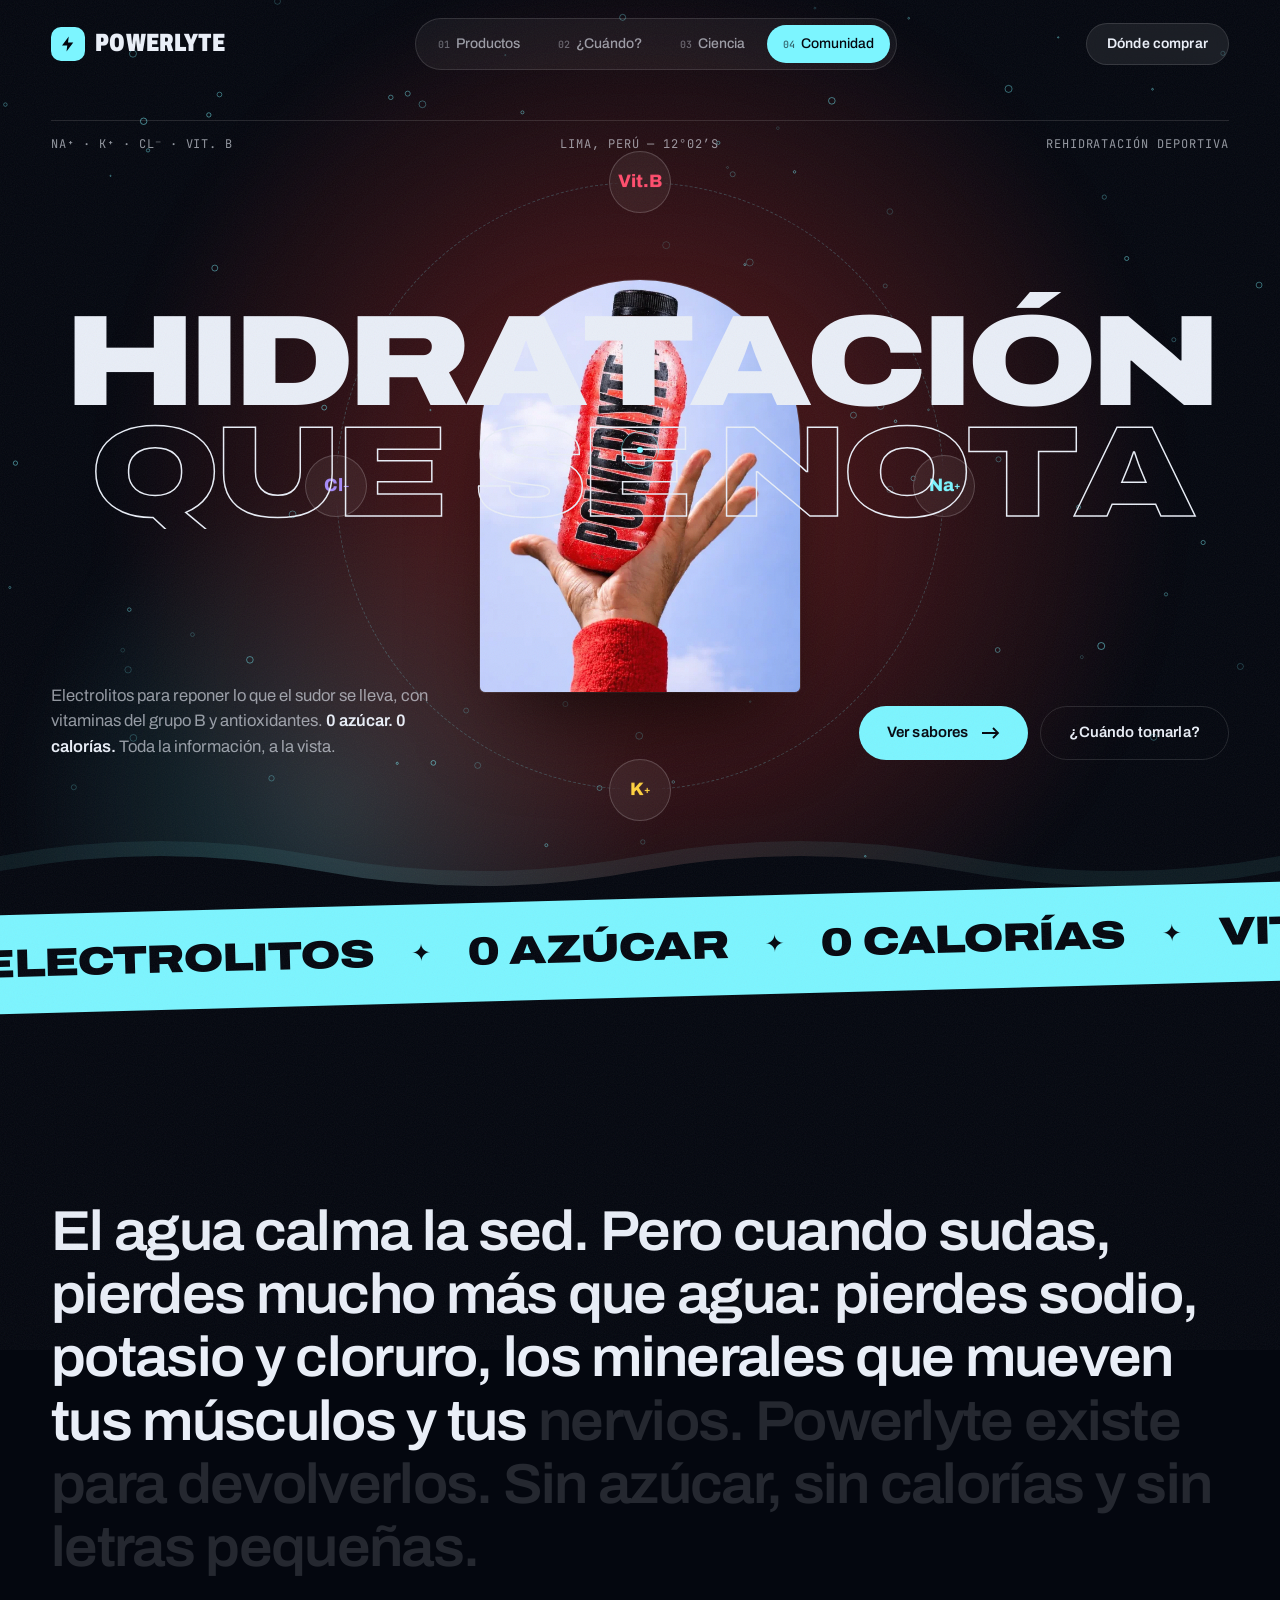
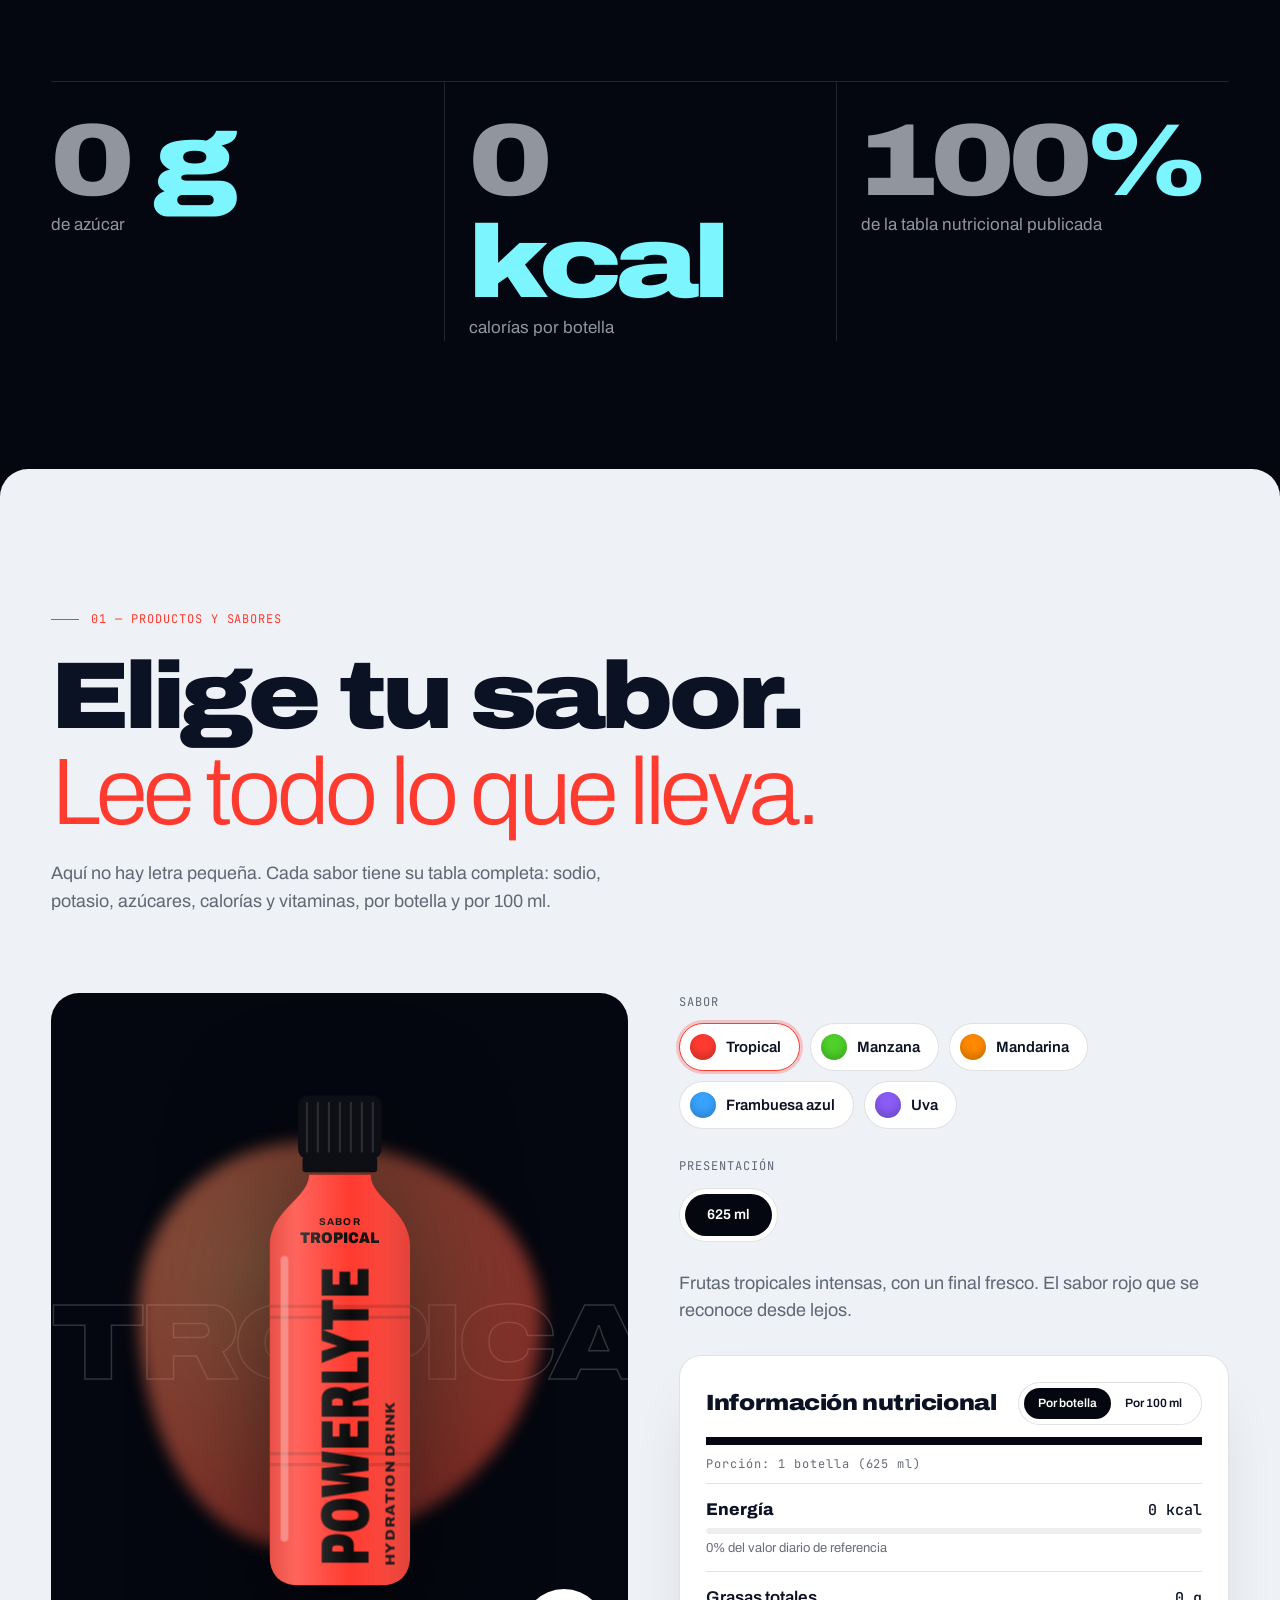
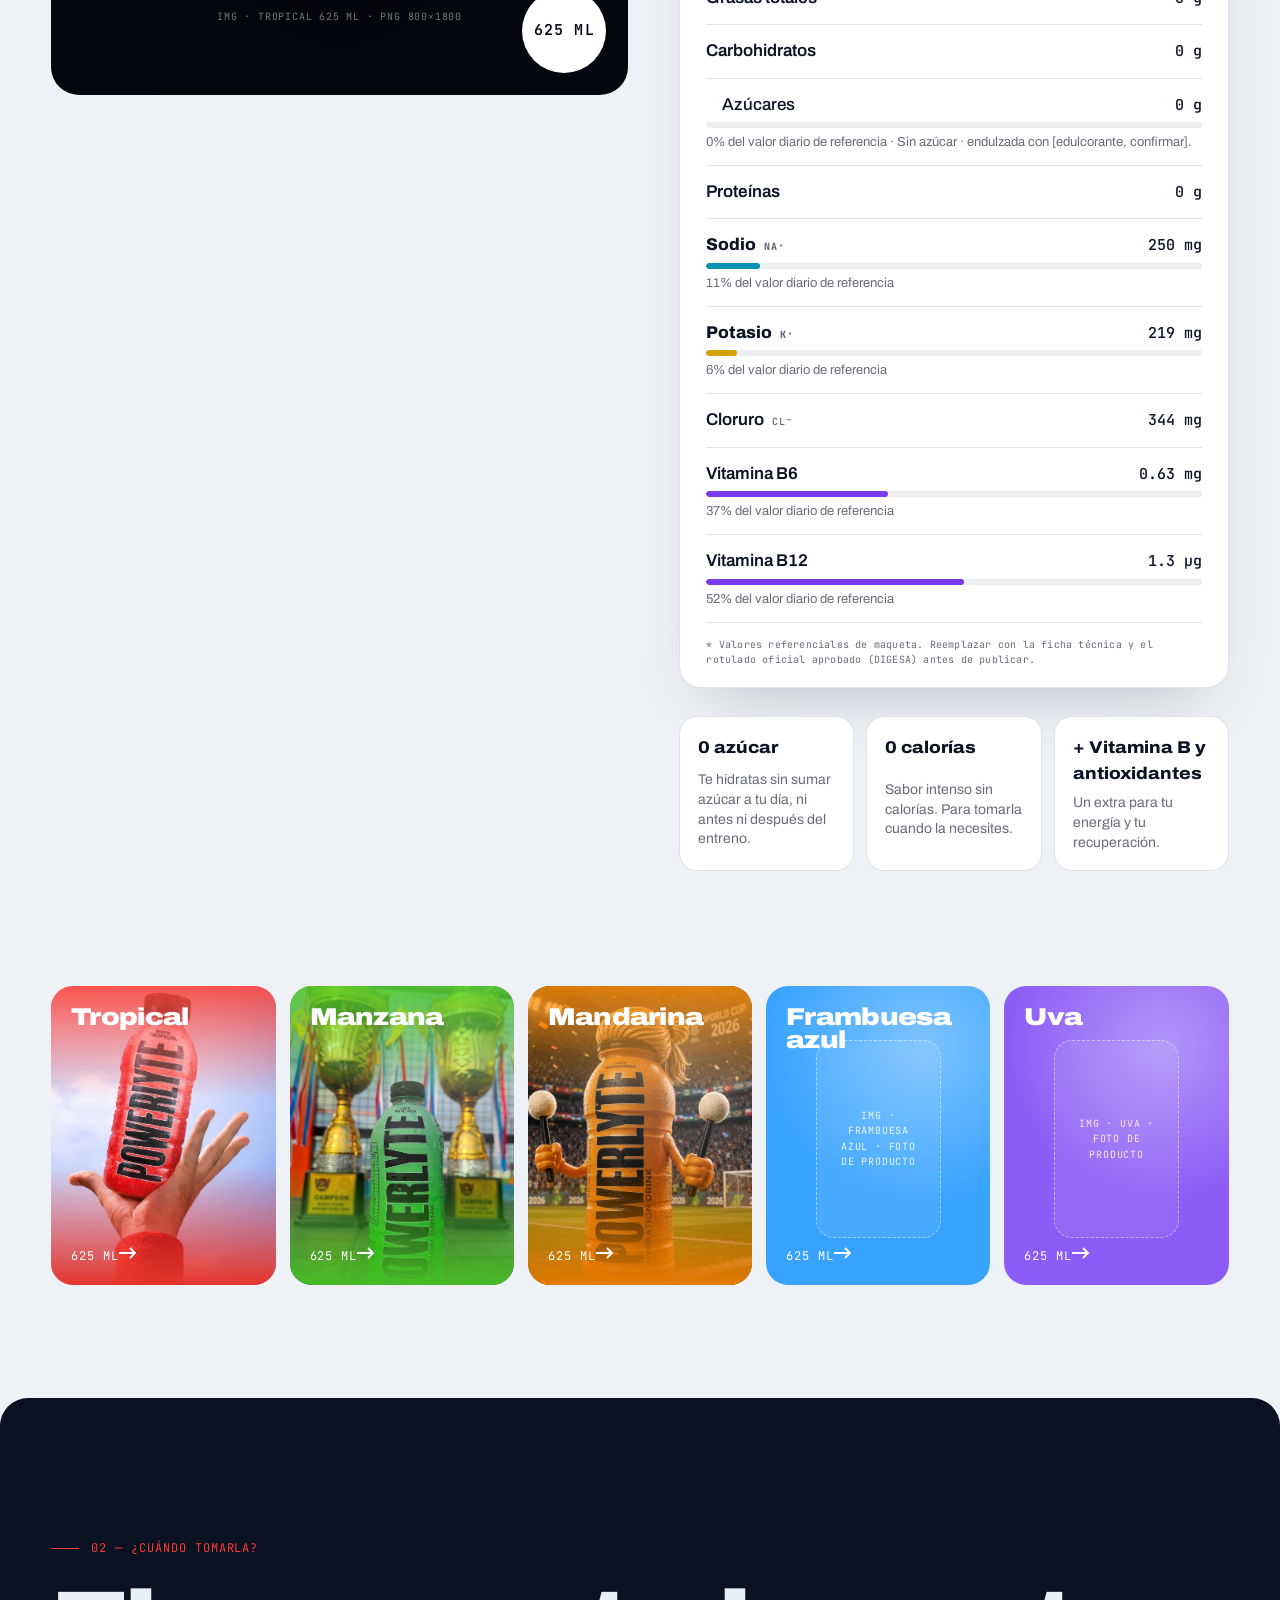
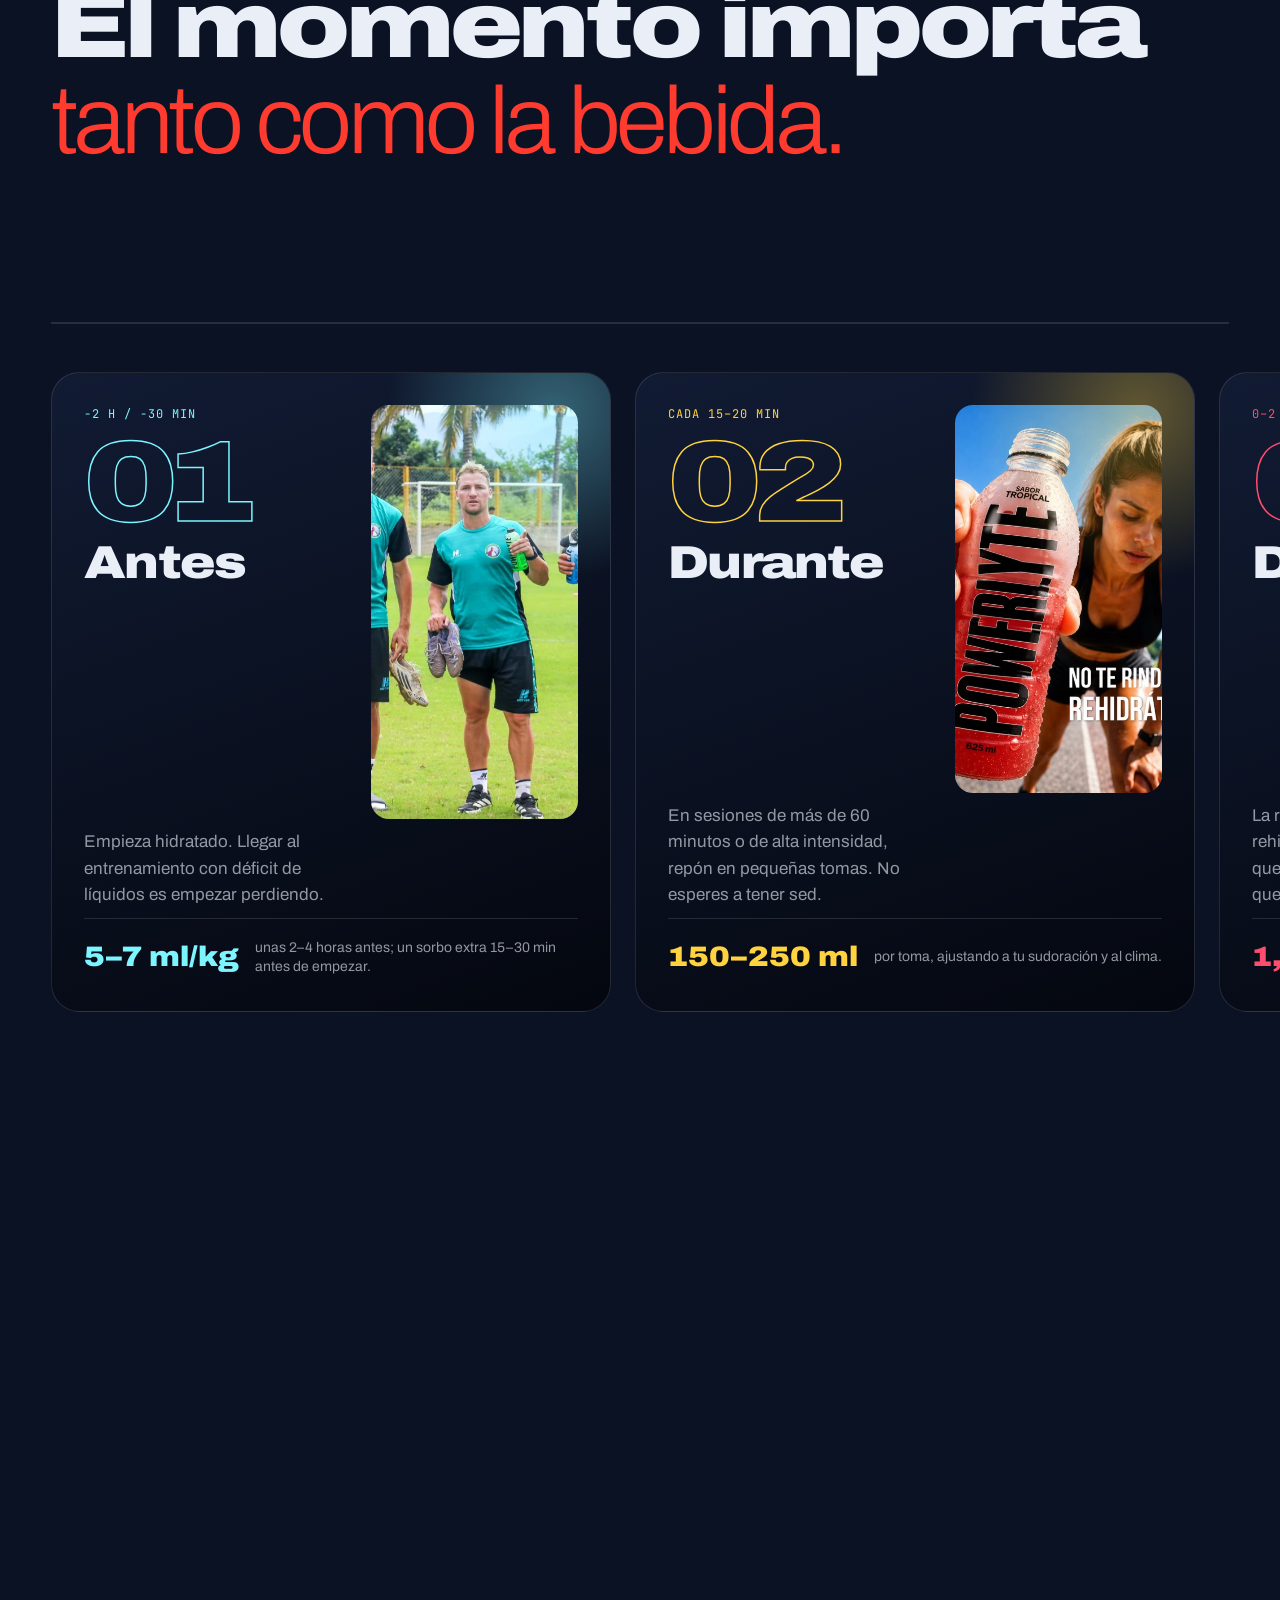
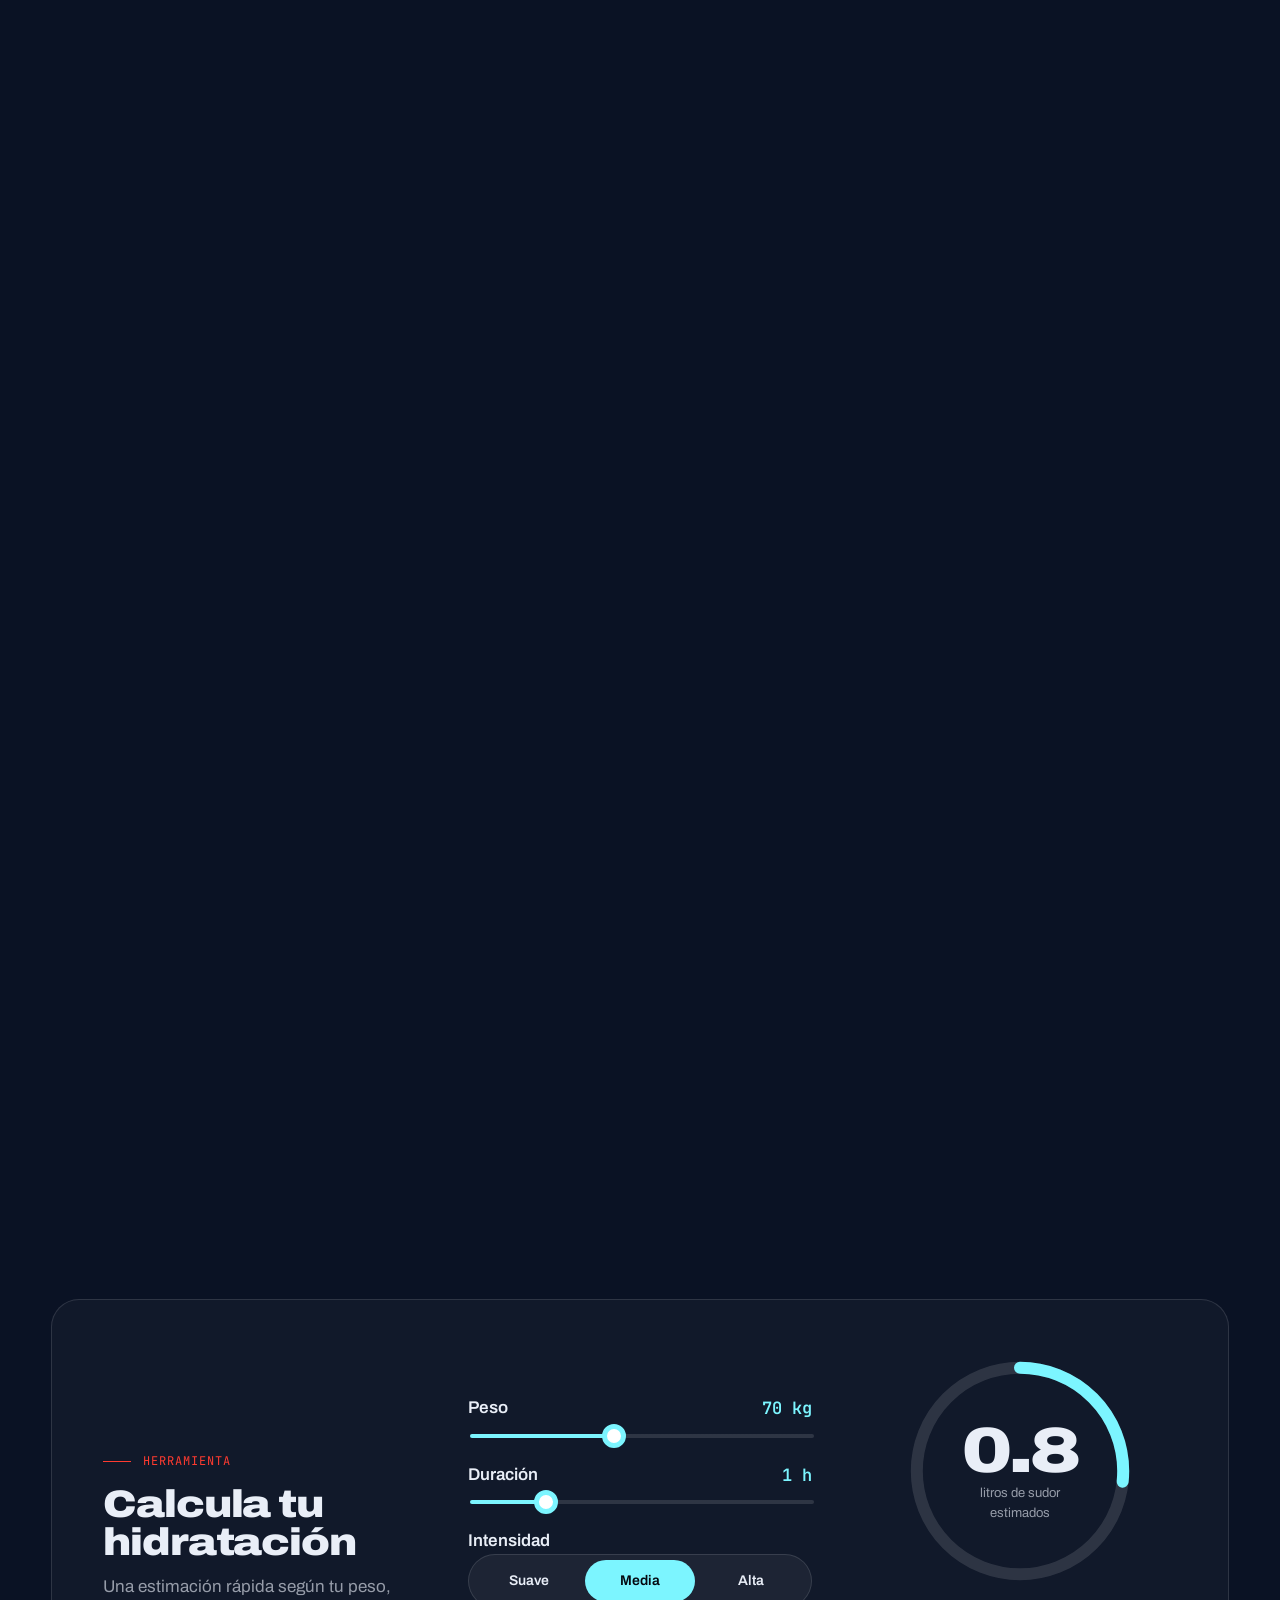
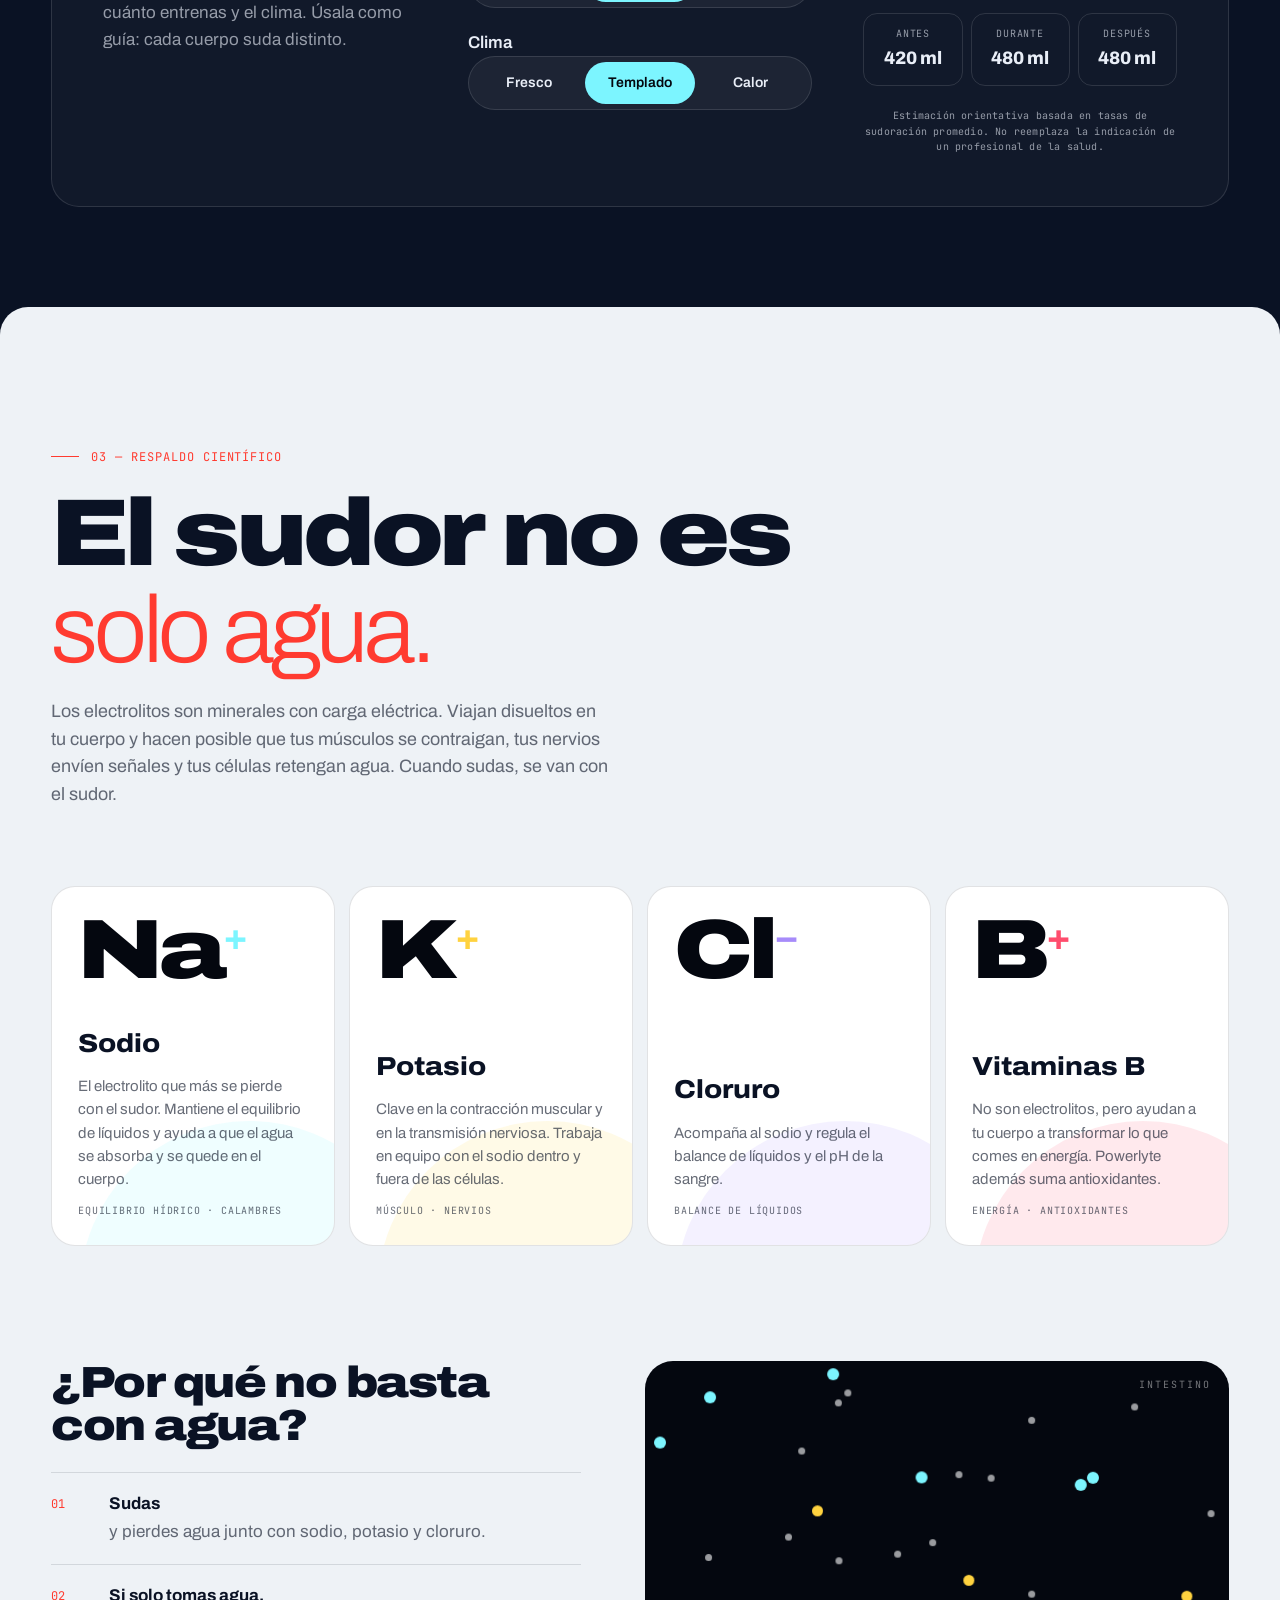
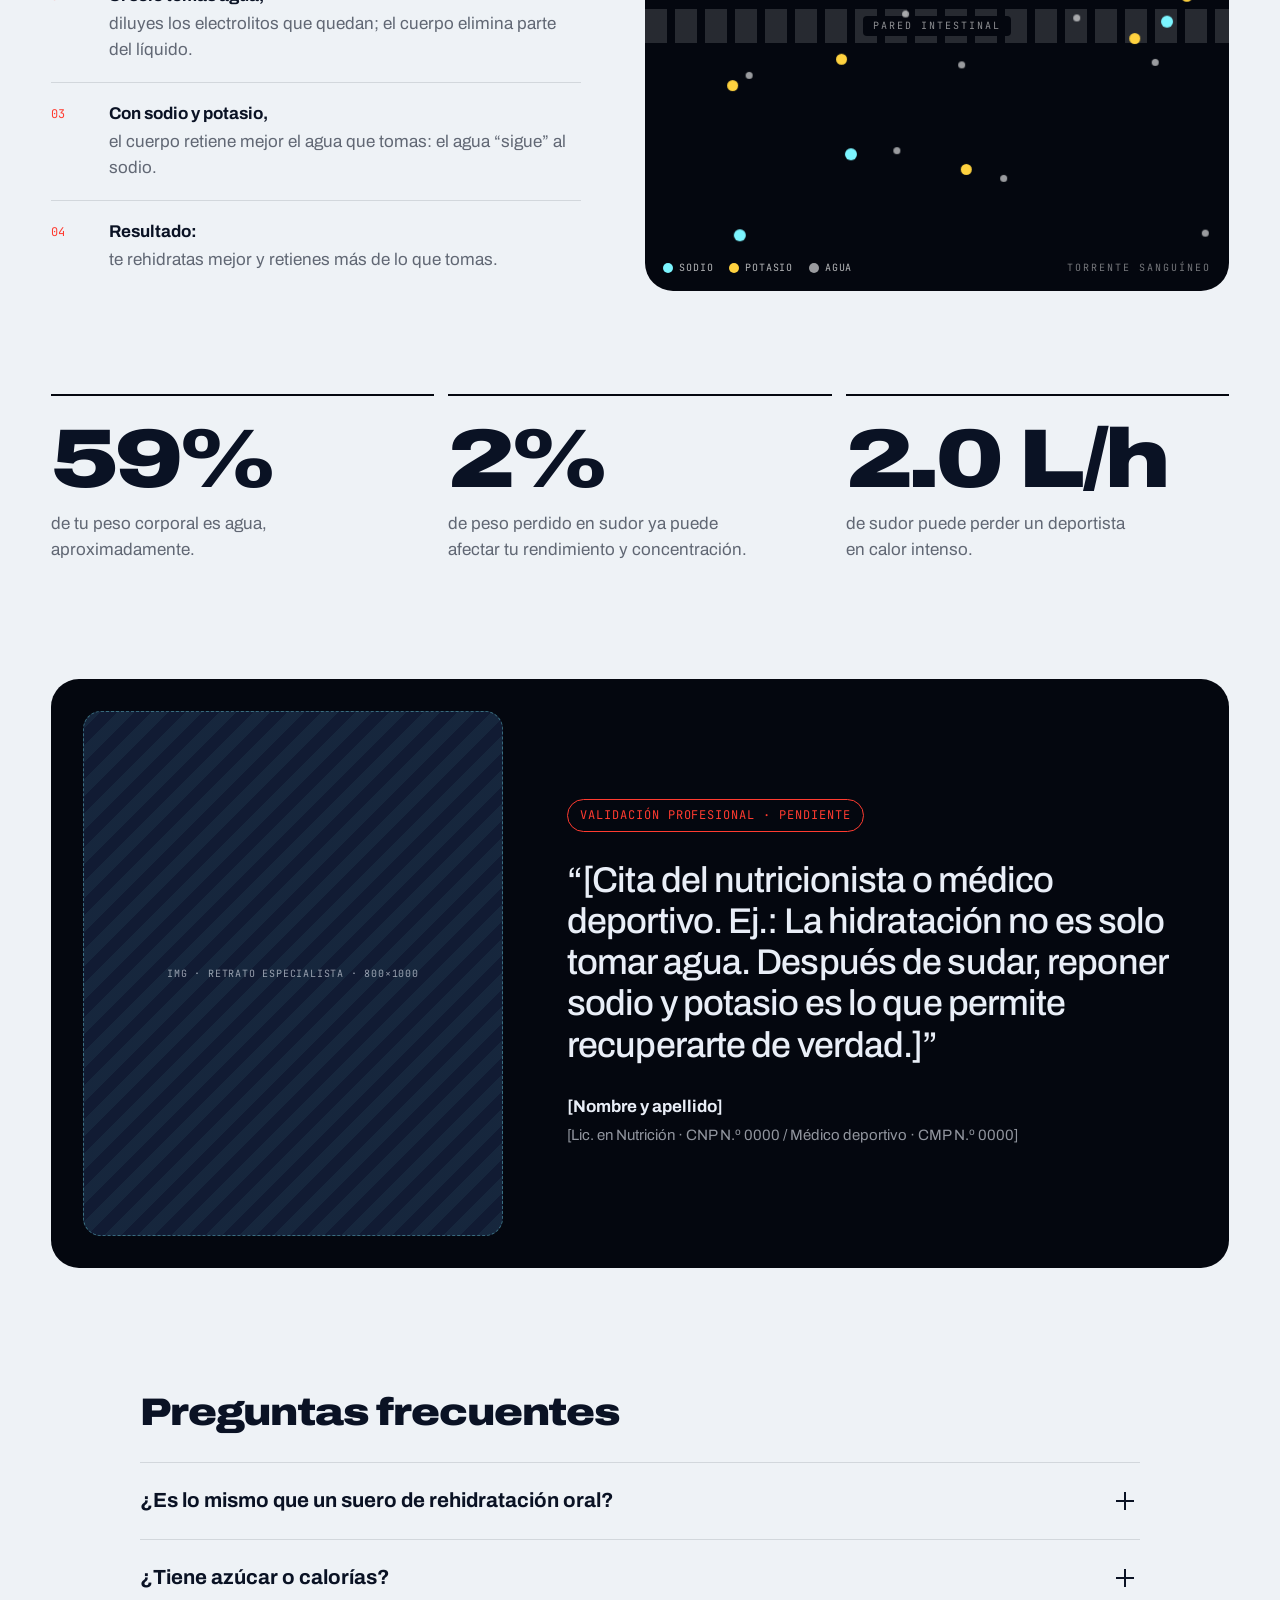
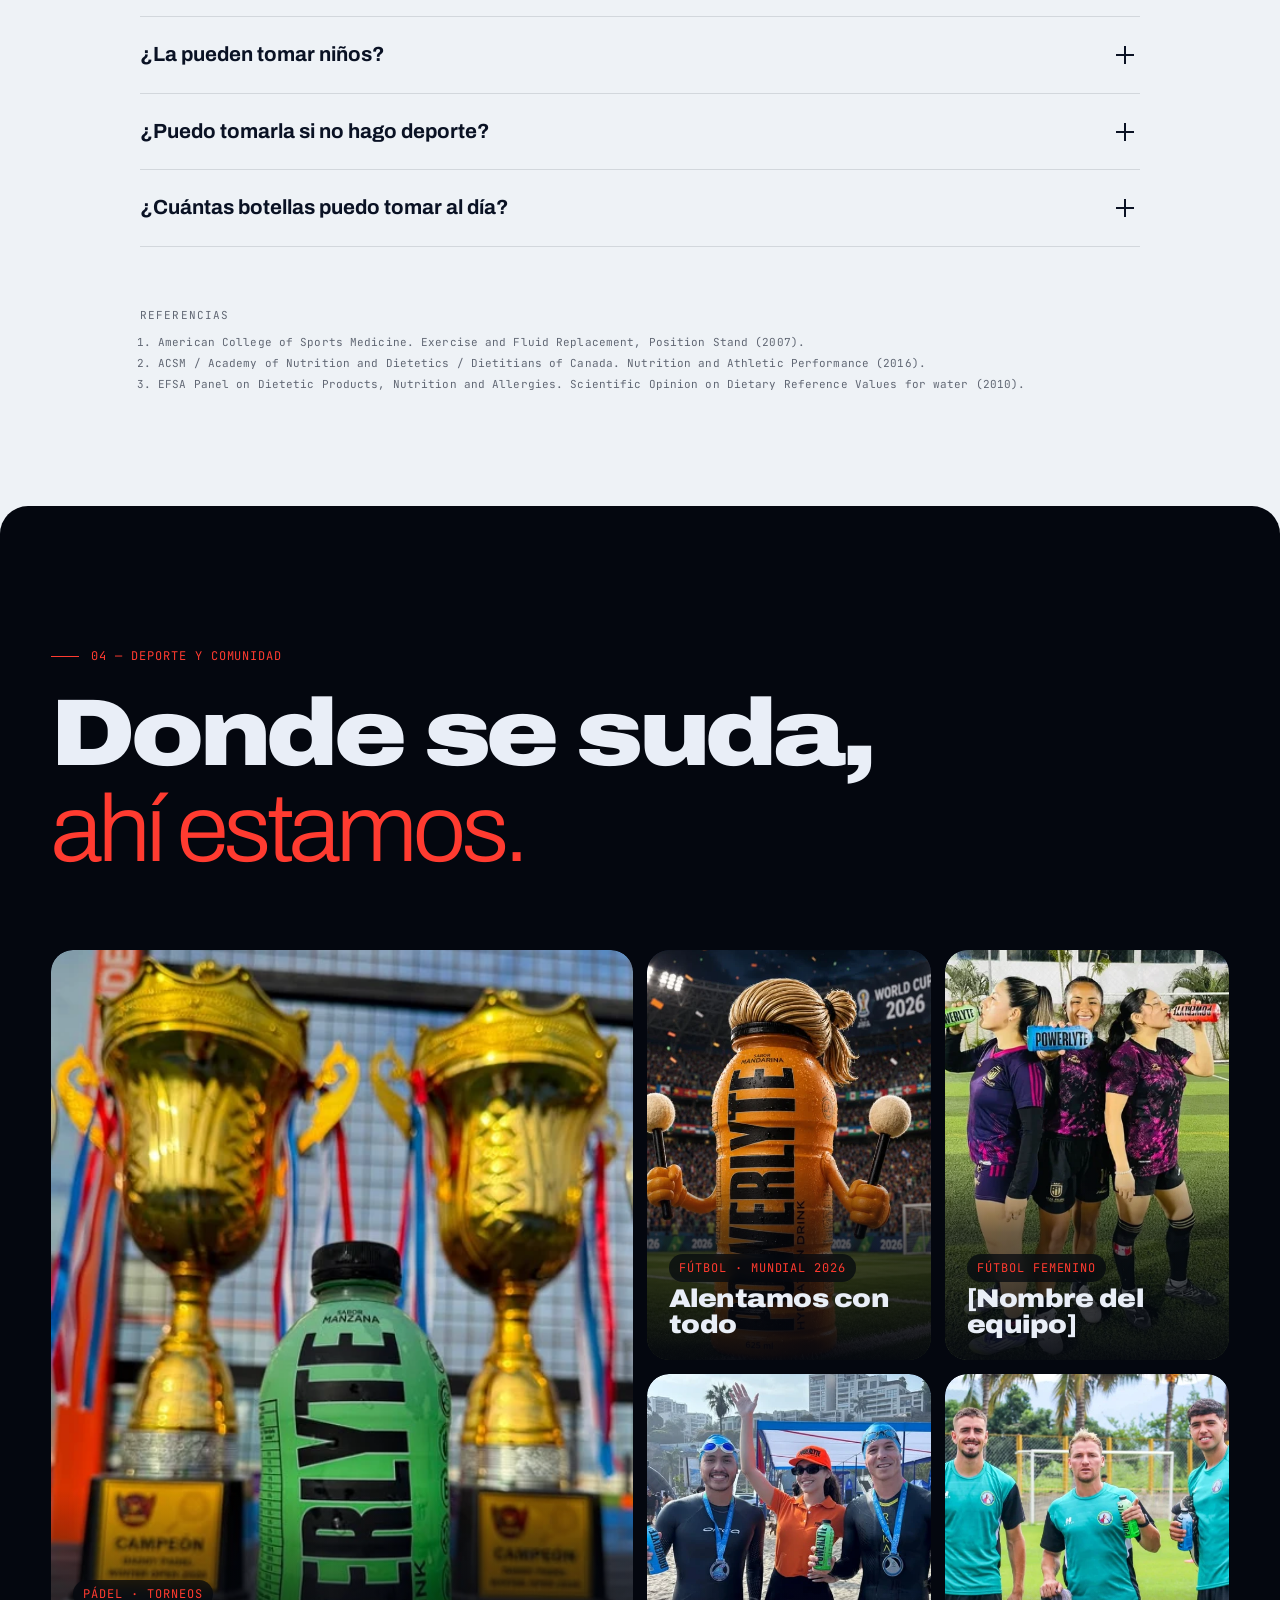
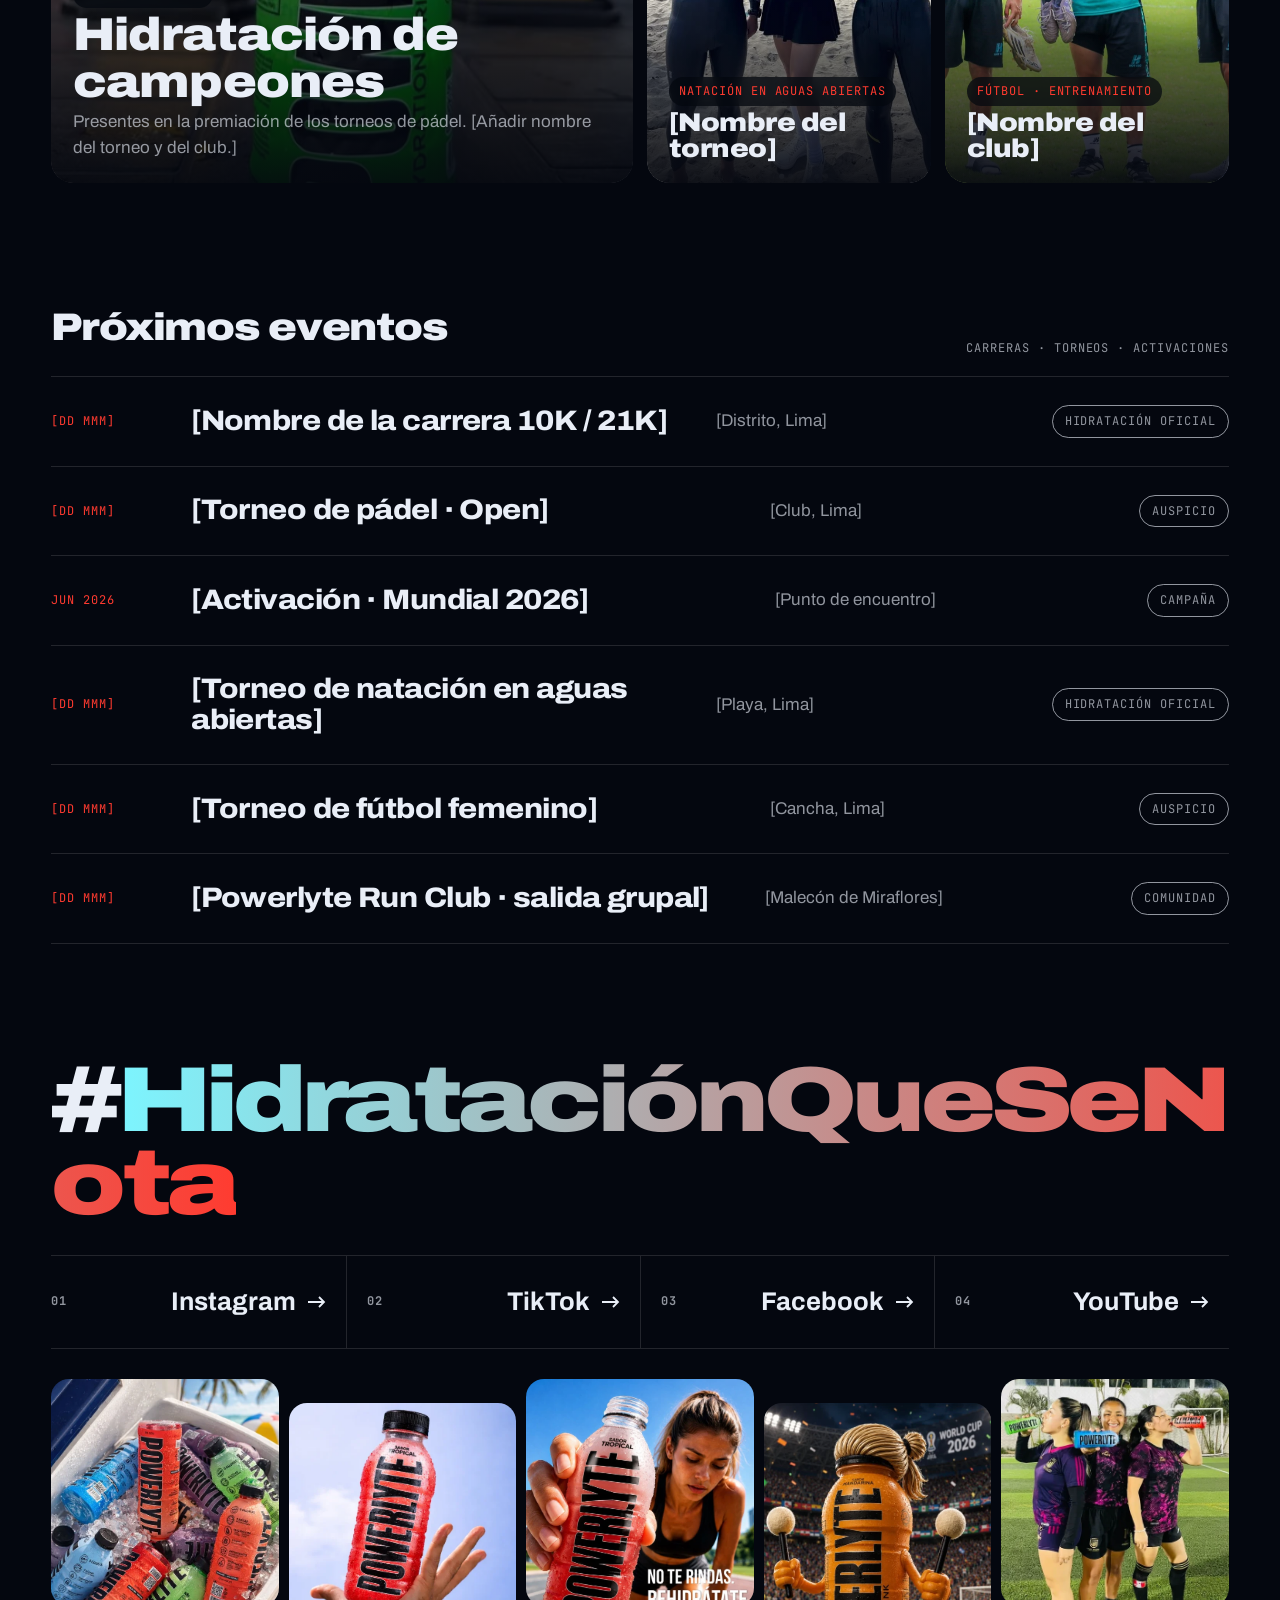
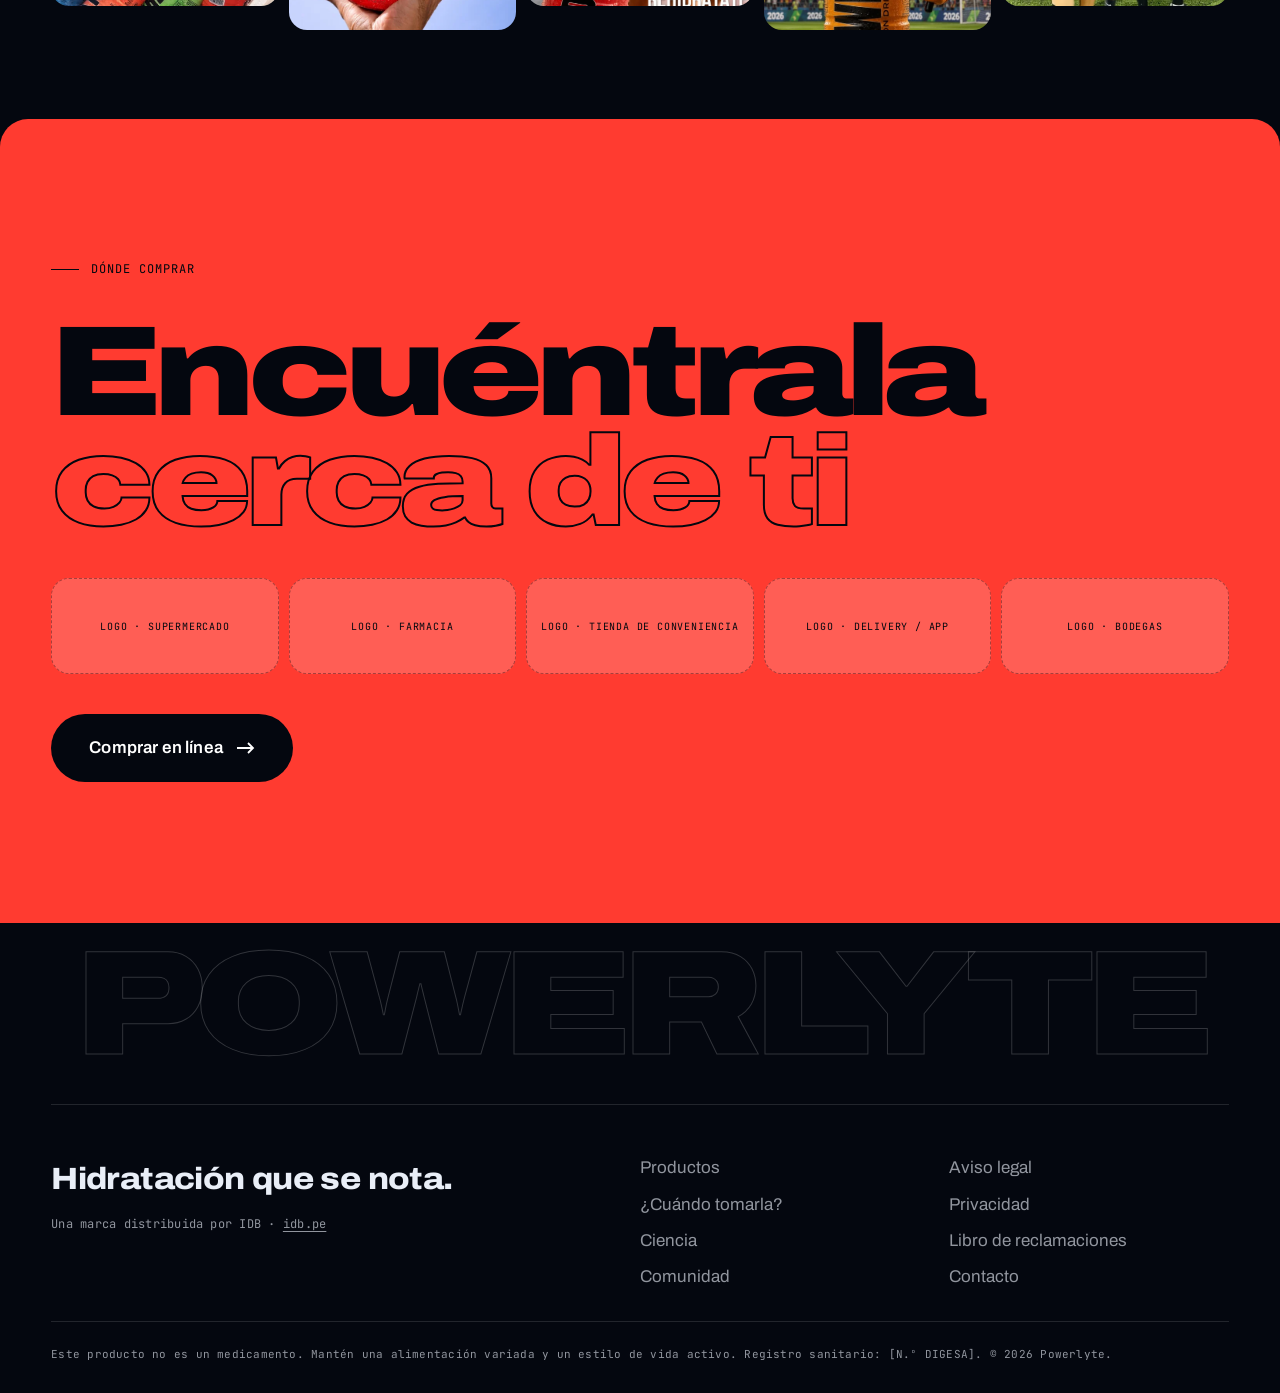
==== commit 52e1e96e: "Powerlyte: añade fotos de fútbol, natación y running en momentos, comunidad y eventos Co-Authored-By" ====
--- a/powerlyte/index.html
+++ b/powerlyte/index.html
@@ -105,8 +105,8 @@
 <!-- ============ MARQUEE ============ -->
 <div class="marquee" aria-hidden="true">
   <div class="marquee__track">
-    <span>Electrolitos</span><i>✦</i><span>0 azúcar</span><i>✦</i><span>0 calorías</span><i>✦</i><span>Vitamina B</span><i>✦</i><span>Antioxidantes</span><i>✦</i><span>625 ml</span><i>✦</i>
-    <span>Electrolitos</span><i>✦</i><span>0 azúcar</span><i>✦</i><span>0 calorías</span><i>✦</i><span>Vitamina B</span><i>✦</i><span>Antioxidantes</span><i>✦</i><span>625 ml</span><i>✦</i>
+    <span>Electrolitos</span><i>✦</i><span>0 azúcar</span><i>✦</i><span>0 calorías</span><i>✦</i><span>Vitamina B</span><i>✦</i><span>Antioxidantes</span><i>✦</i><span>625 ml</span><i>✦</i><span>No te rindas. Rehidrátate</span><i>✦</i>
+    <span>Electrolitos</span><i>✦</i><span>0 azúcar</span><i>✦</i><span>0 calorías</span><i>✦</i><span>Vitamina B</span><i>✦</i><span>Antioxidantes</span><i>✦</i><span>625 ml</span><i>✦</i><span>No te rindas. Rehidrátate</span><i>✦</i>
   </div>
 </div>
 
@@ -221,7 +221,7 @@
           <h3 class="moment__title">Antes</h3>
           <p class="moment__copy">Empieza hidratado. Llegar al entrenamiento con déficit de líquidos es empezar perdiendo.</p>
           <div class="moment__dose"><b>5–7 ml/kg</b><span>unas 2–4 horas antes; un sorbo extra 15–30 min antes de empezar.</span></div>
-          <div class="ph ph--moment"><span class="mono">IMG · Atleta preparándose · 900×1100</span></div>
+          <figure class="ph--moment photo"><img src="assets/img/futbol-entrenamiento.webp" alt="Jugadores de fútbol con botellas Powerlyte antes del entrenamiento" width="760" height="733" loading="lazy"></figure>
         </article>
 
         <article class="moment" style="--m:#ffd23f">
@@ -230,7 +230,7 @@
           <h3 class="moment__title">Durante</h3>
           <p class="moment__copy">En sesiones de más de 60 minutos o de alta intensidad, repón en pequeñas tomas. No esperes a tener sed.</p>
           <div class="moment__dose"><b>150–250 ml</b><span>por toma, ajustando a tu sudoración y al clima.</span></div>
-          <div class="ph ph--moment"><span class="mono">IMG · En carrera / partido · 900×1100</span></div>
+          <figure class="ph--moment photo"><img src="assets/img/tropical-corredora.webp" alt="Corredora agotada en la pista junto a una botella Powerlyte Tropical: No te rindas, rehidrátate" width="622" height="769" loading="lazy"></figure>
         </article>
 
         <article class="moment" style="--m:#ff4d6d">
@@ -239,7 +239,7 @@
           <h3 class="moment__title">Después</h3>
           <p class="moment__copy">La recuperación empieza con la rehidratación. El sodio ayuda a que el cuerpo retenga el líquido que tomas.</p>
           <div class="moment__dose"><b>1,25–1,5 L</b><span>por cada kilo de peso perdido durante el ejercicio.</span></div>
-          <div class="ph ph--moment"><span class="mono">IMG · Recuperación post entreno · 900×1100</span></div>
+          <figure class="ph--moment photo"><img src="assets/img/natacion-playa.webp" alt="Nadadores con medalla y botellas Powerlyte al terminar un torneo de natación en la playa" width="544" height="702" loading="lazy"></figure>
         </article>
 
         <article class="moment" style="--m:#ff9f1c">
@@ -426,16 +426,16 @@
       <div class="athlete__info"><span class="mono">Fútbol · Mundial 2026</span><h3>Alentamos con todo</h3></div>
     </article>
     <article class="athlete" data-cursor="Perfil">
-      <div class="ph"><span class="mono">IMG · Atleta 3 · 900×1100</span></div>
-      <div class="athlete__info"><span class="mono">Surf</span><h3>[Nombre del atleta]</h3></div>
+      <figure class="ph photo"><img src="assets/img/futbol-femenino.webp" alt="Jugadoras de fútbol femenino tomando Powerlyte en la cancha" width="502" height="619" loading="lazy"></figure>
+      <div class="athlete__info"><span class="mono">Fútbol femenino</span><h3>[Nombre del equipo]</h3></div>
     </article>
     <article class="athlete" data-cursor="Perfil">
-      <div class="ph"><span class="mono">IMG · Atleta 4 · 900×1100</span></div>
-      <div class="athlete__info"><span class="mono">Crossfit / Gym</span><h3>[Box o atleta]</h3></div>
+      <figure class="ph photo"><img src="assets/img/natacion-playa.webp" alt="Nadadores medallistas con Powerlyte en la playa" width="544" height="702" loading="lazy"></figure>
+      <div class="athlete__info"><span class="mono">Natación en aguas abiertas</span><h3>[Nombre del torneo]</h3></div>
     </article>
     <article class="athlete" data-cursor="Perfil">
-      <div class="ph"><span class="mono">IMG · Atleta 5 · 900×1100</span></div>
-      <div class="athlete__info"><span class="mono">Ciclismo</span><h3>[Club de ciclismo]</h3></div>
+      <figure class="ph photo"><img src="assets/img/futbol-entrenamiento.webp" alt="Jugadores de fútbol profesional con Powerlyte en el entrenamiento" width="760" height="733" loading="lazy"></figure>
+      <div class="athlete__info"><span class="mono">Fútbol · Entrenamiento</span><h3>[Nombre del club]</h3></div>
     </article>
   </div>
 
@@ -445,10 +445,12 @@
       <span class="mono">Carreras · torneos · activaciones</span>
     </div>
     <ul class="events__list" data-events>
-      <li data-img="Evento 1"><time class="mono">[DD MMM]</time><b>[Nombre de la carrera 10K / 21K]</b><span>[Distrito, Lima]</span><em class="mono">Hidratación oficial</em></li>
+      <li data-img="Carrera" data-src="assets/img/tropical-corredora.webp"><time class="mono">[DD MMM]</time><b>[Nombre de la carrera 10K / 21K]</b><span>[Distrito, Lima]</span><em class="mono">Hidratación oficial</em></li>
       <li data-img="Torneo de pádel" data-src="assets/img/manzana-trofeos-padel.webp"><time class="mono">[DD MMM]</time><b>[Torneo de pádel · Open]</b><span>[Club, Lima]</span><em class="mono">Auspicio</em></li>
       <li data-img="Mundial 2026" data-src="assets/img/mandarina-mundial-2026.webp"><time class="mono">JUN 2026</time><b>[Activación · Mundial 2026]</b><span>[Punto de encuentro]</span><em class="mono">Campaña</em></li>
-      <li data-img="Evento 4"><time class="mono">[DD MMM]</time><b>[Powerlyte Run Club · salida grupal]</b><span>[Malecón de Miraflores]</span><em class="mono">Comunidad</em></li>
+      <li data-img="Natación en playa" data-src="assets/img/natacion-playa.webp"><time class="mono">[DD MMM]</time><b>[Torneo de natación en aguas abiertas]</b><span>[Playa, Lima]</span><em class="mono">Hidratación oficial</em></li>
+      <li data-img="Fútbol femenino" data-src="assets/img/futbol-femenino.webp"><time class="mono">[DD MMM]</time><b>[Torneo de fútbol femenino]</b><span>[Cancha, Lima]</span><em class="mono">Auspicio</em></li>
+      <li data-img="Run Club"><time class="mono">[DD MMM]</time><b>[Powerlyte Run Club · salida grupal]</b><span>[Malecón de Miraflores]</span><em class="mono">Comunidad</em></li>
     </ul>
     <div class="events__float" aria-hidden="true"><div class="ph"><span class="mono" data-float-label>IMG · Evento</span><img data-float-img alt="" hidden></div></div>
   </div>
@@ -465,9 +467,9 @@
     <div class="ugc">
       <figure class="ph photo"><img src="assets/img/cooler-sabores.webp" alt="Cooler con botellas Powerlyte" width="591" height="759" loading="lazy"></figure>
       <figure class="ph photo"><img src="assets/img/tropical-mano-cielo.webp" alt="Powerlyte Tropical en alto" width="588" height="757" loading="lazy"></figure>
-      <figure class="ph photo"><img src="assets/img/manzana-trofeos-padel.webp" alt="Powerlyte Manzana con trofeos" width="511" height="762" loading="lazy"></figure>
+      <figure class="ph photo"><img src="assets/img/tropical-corredora.webp" alt="Corredora con Powerlyte Tropical" width="622" height="769" loading="lazy"></figure>
       <figure class="ph photo"><img src="assets/img/mandarina-mundial-2026.webp" alt="Mascota Powerlyte Mandarina" width="586" height="765" loading="lazy"></figure>
-      <div class="ph"><span class="mono">IMG · UGC 5</span></div>
+      <figure class="ph photo"><img src="assets/img/futbol-femenino.webp" alt="Equipo de fútbol femenino con Powerlyte" width="502" height="619" loading="lazy"></figure>
     </div>
   </div>
 </section>
--- a/powerlyte/styles.css
+++ b/powerlyte/styles.css
@@ -503,3 +503,5 @@
   .manifesto__text .w{opacity:1}
 }
 .athlete .photo img{object-position:center 25%}
+.athlete__info{padding-top:90px;background:linear-gradient(transparent,rgba(4,7,15,.55) 35%,rgba(4,7,15,.94))}
+.athlete__info .mono{justify-self:start;padding:5px 10px;border-radius:999px;background:rgba(4,7,15,.72);backdrop-filter:blur(6px);-webkit-backdrop-filter:blur(6px)}
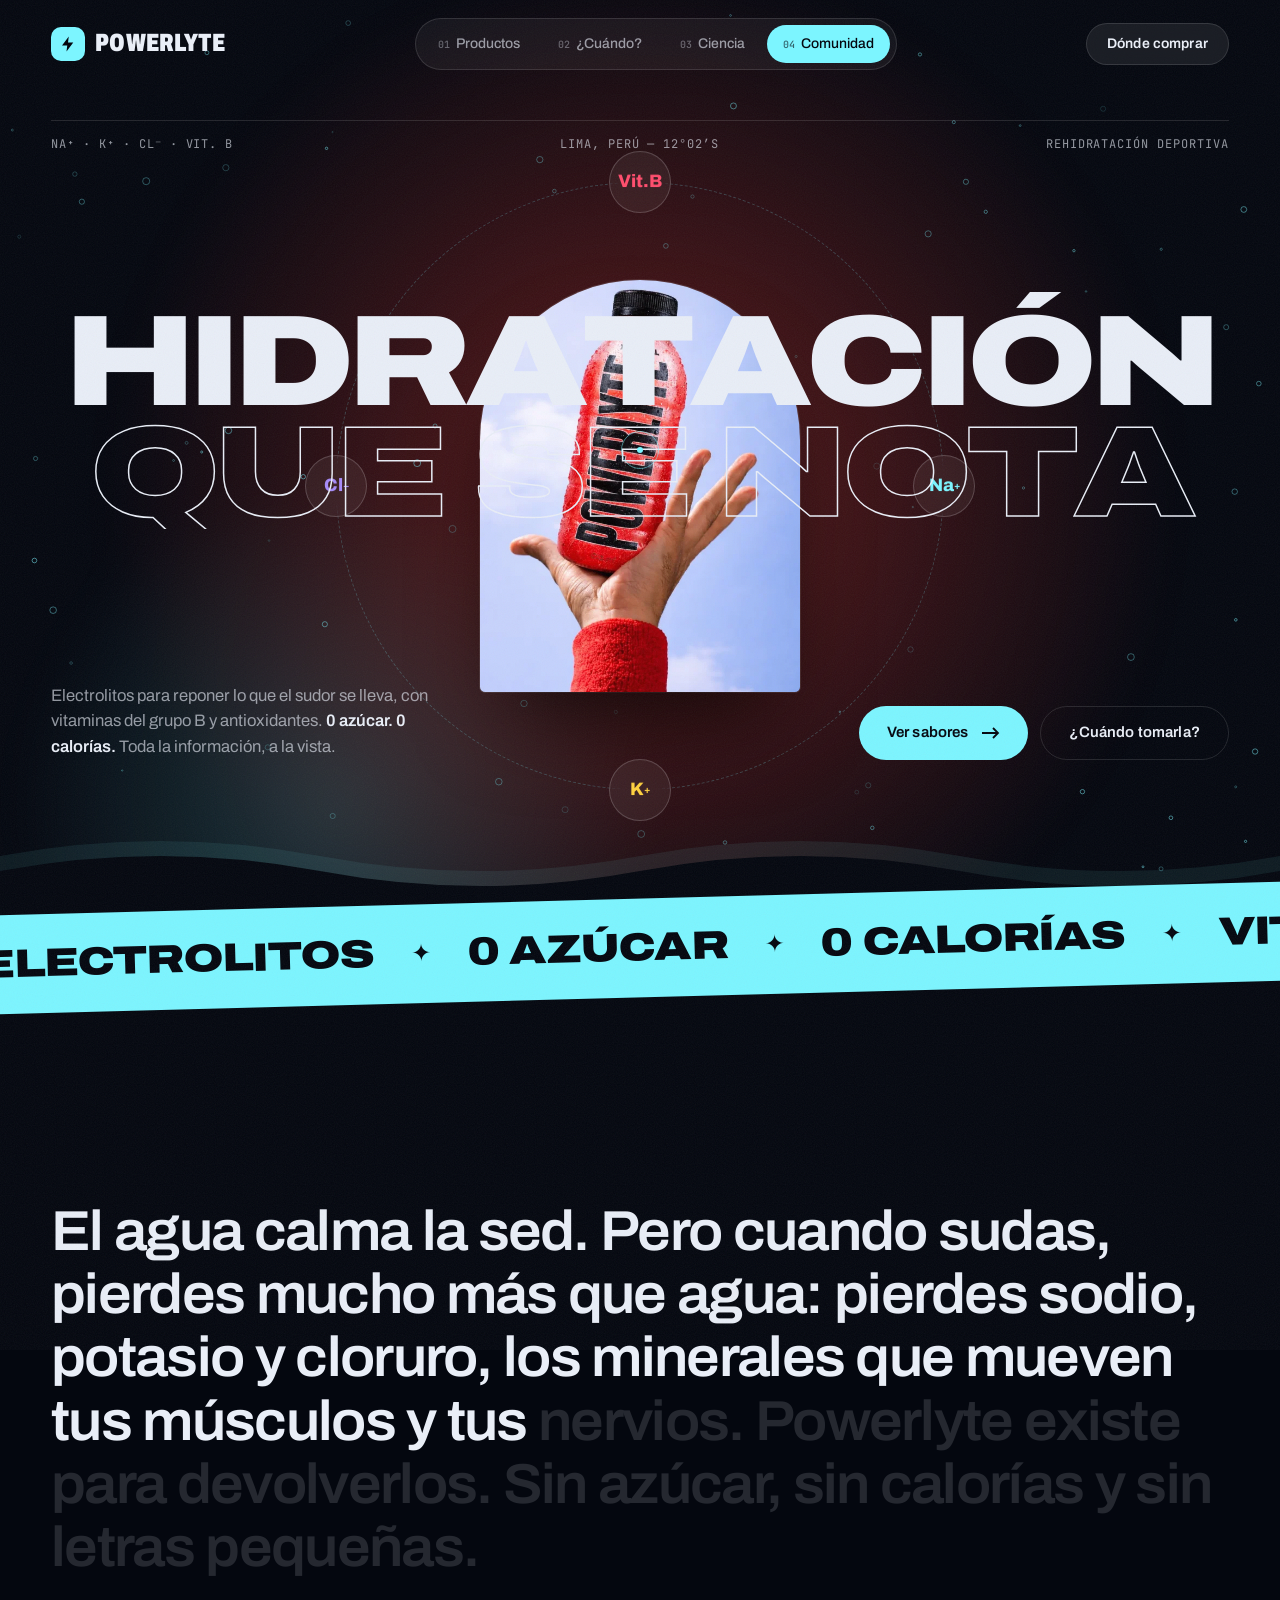
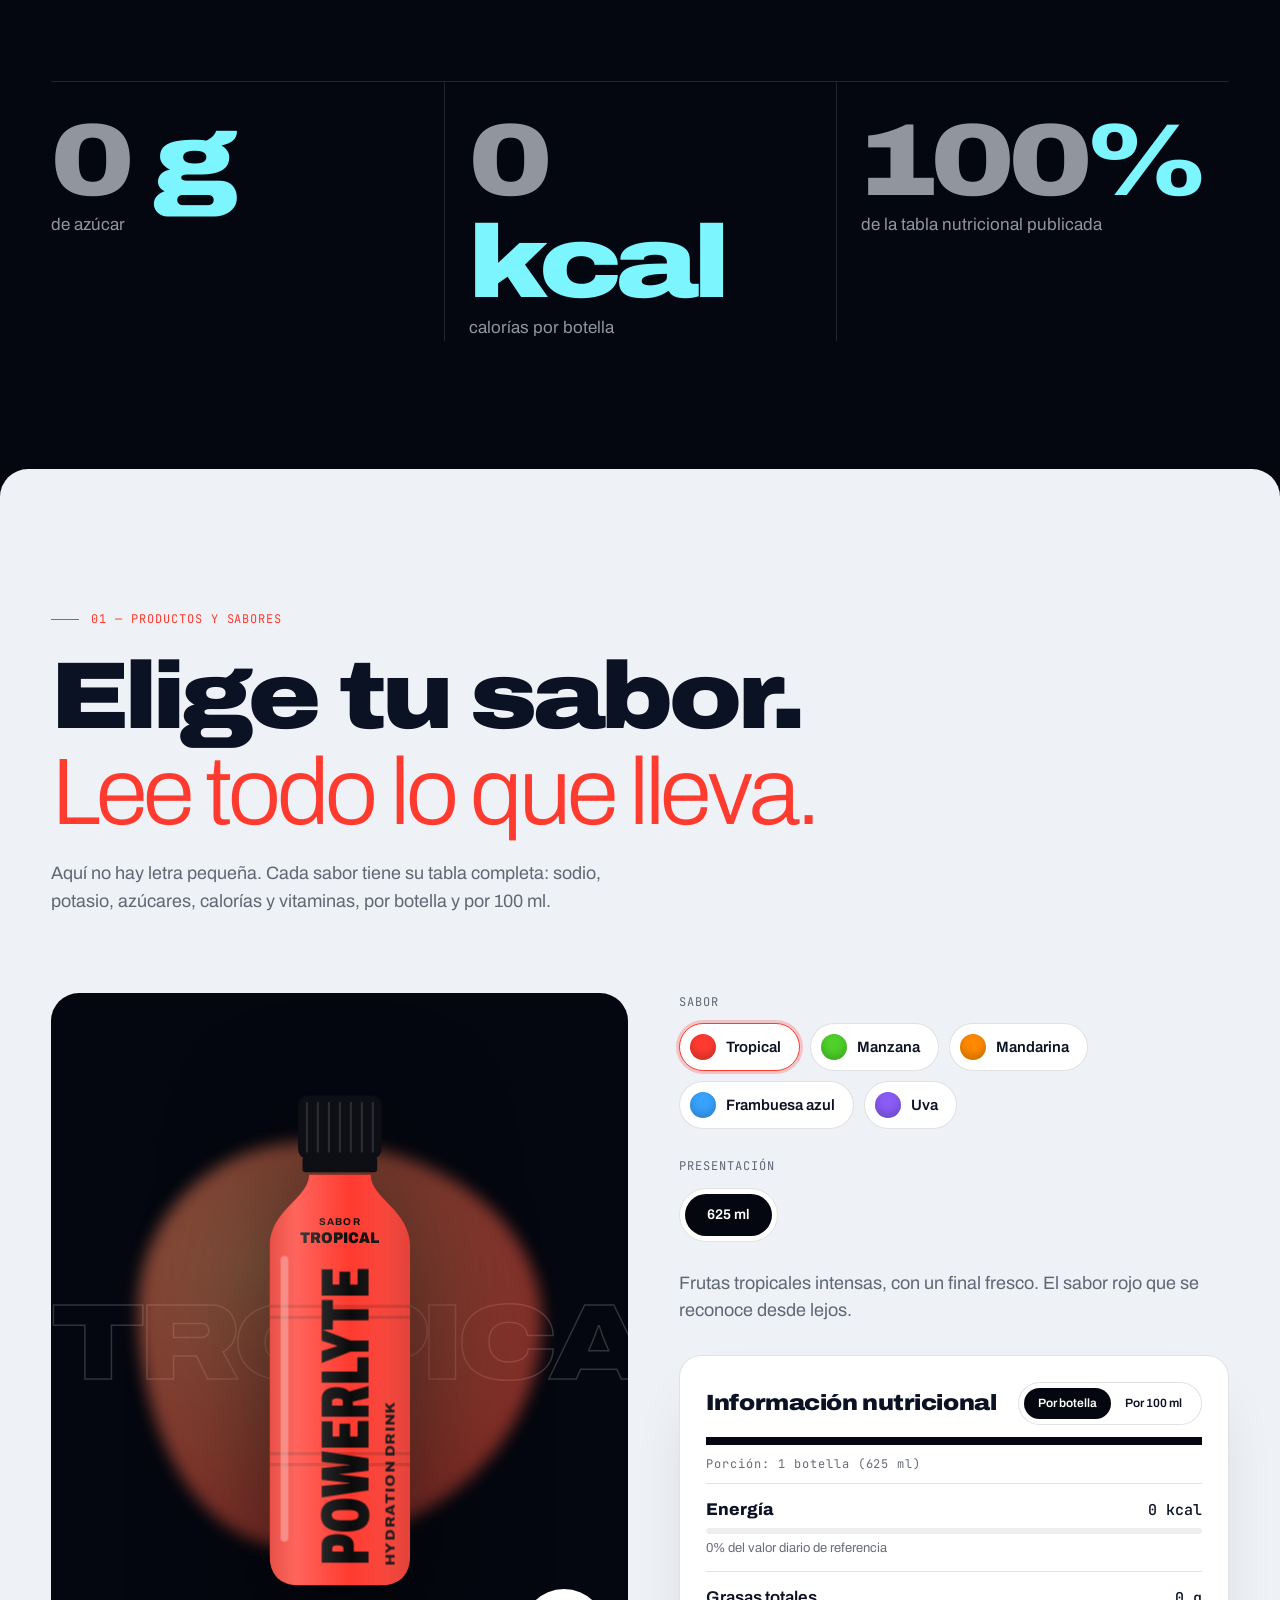
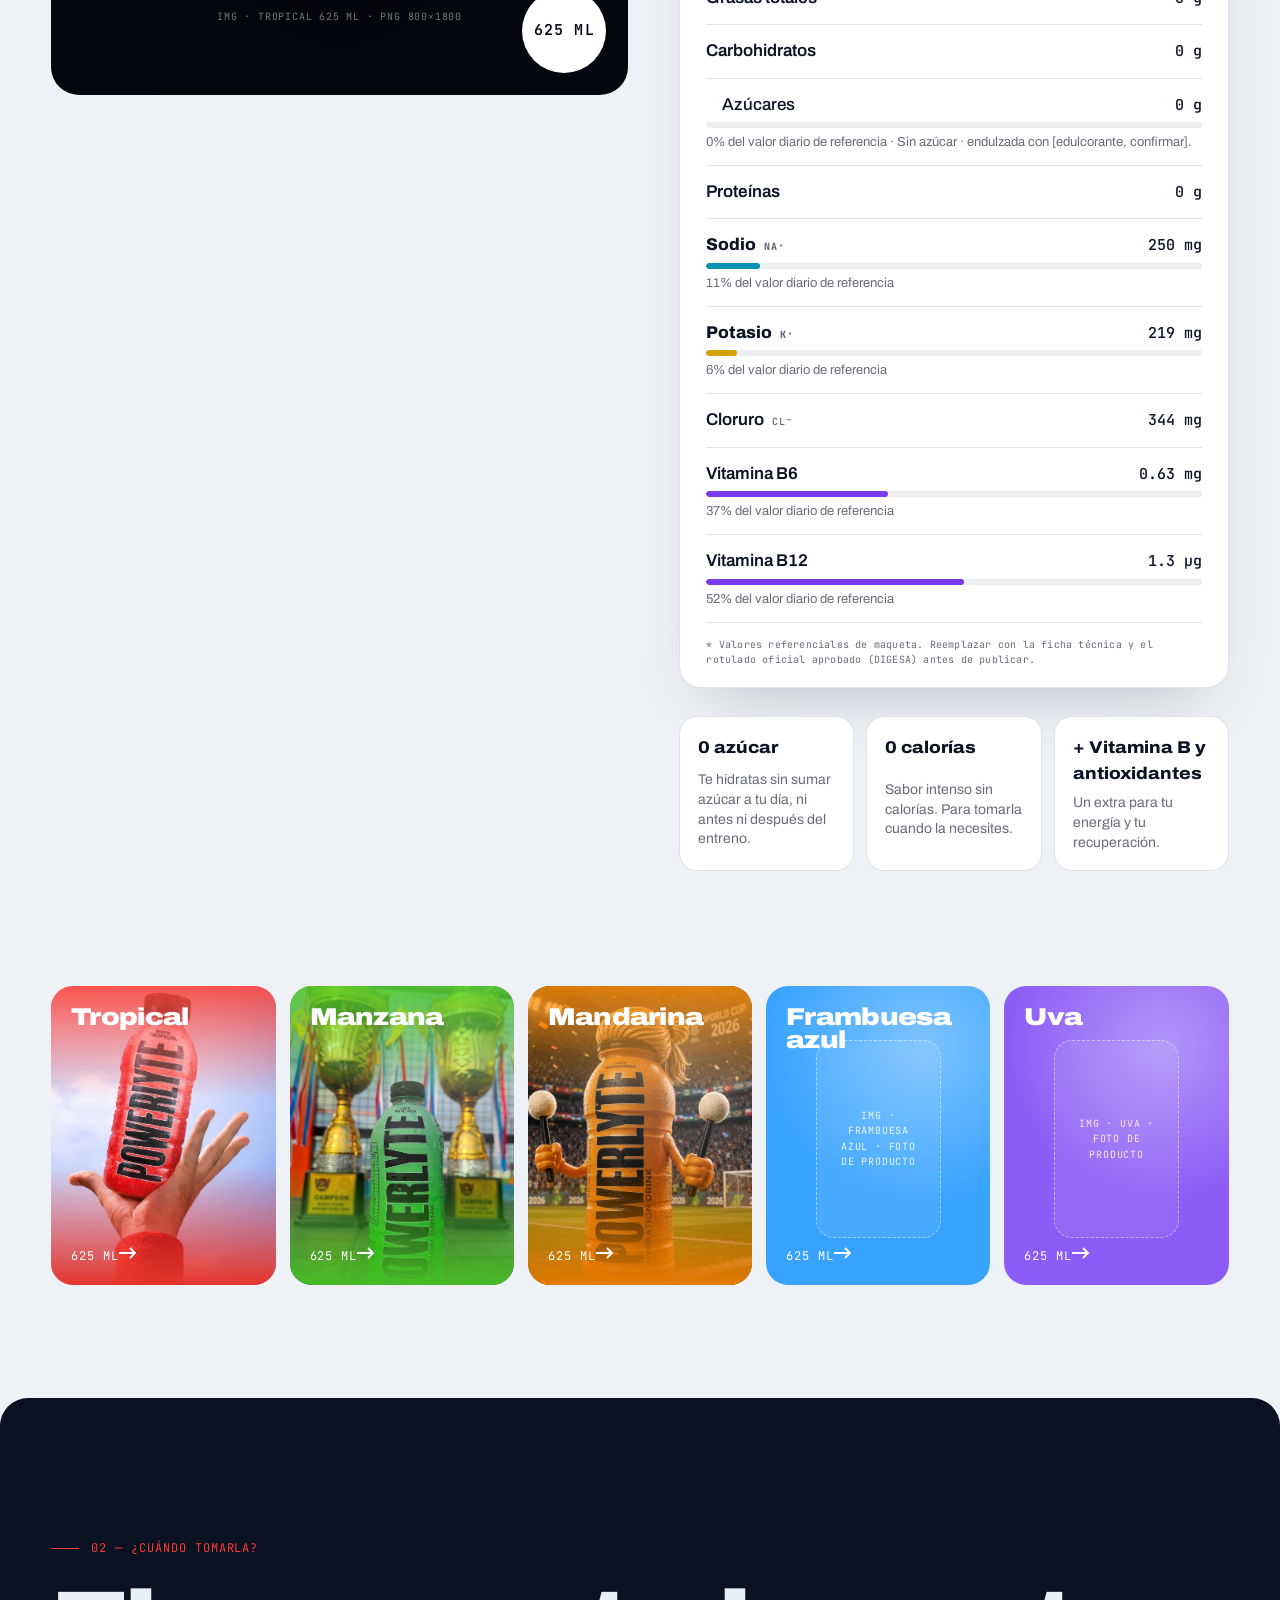
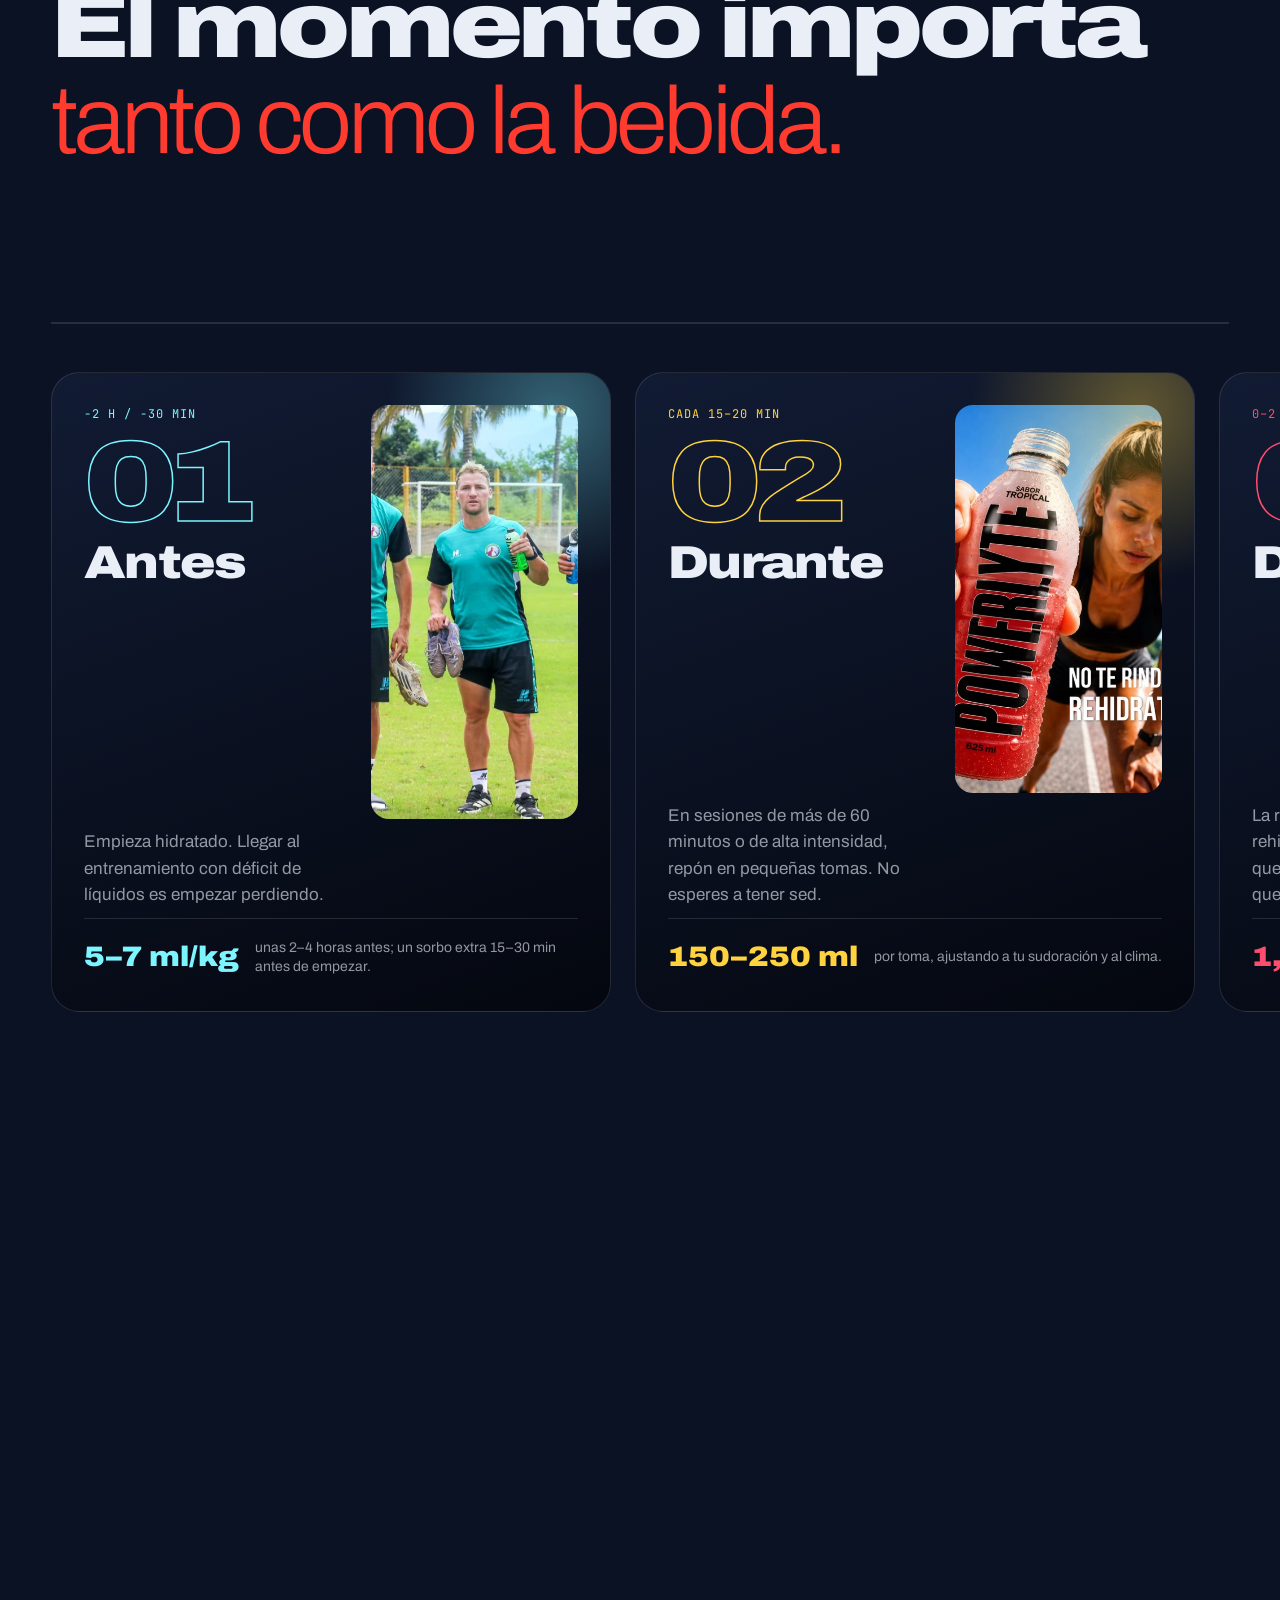
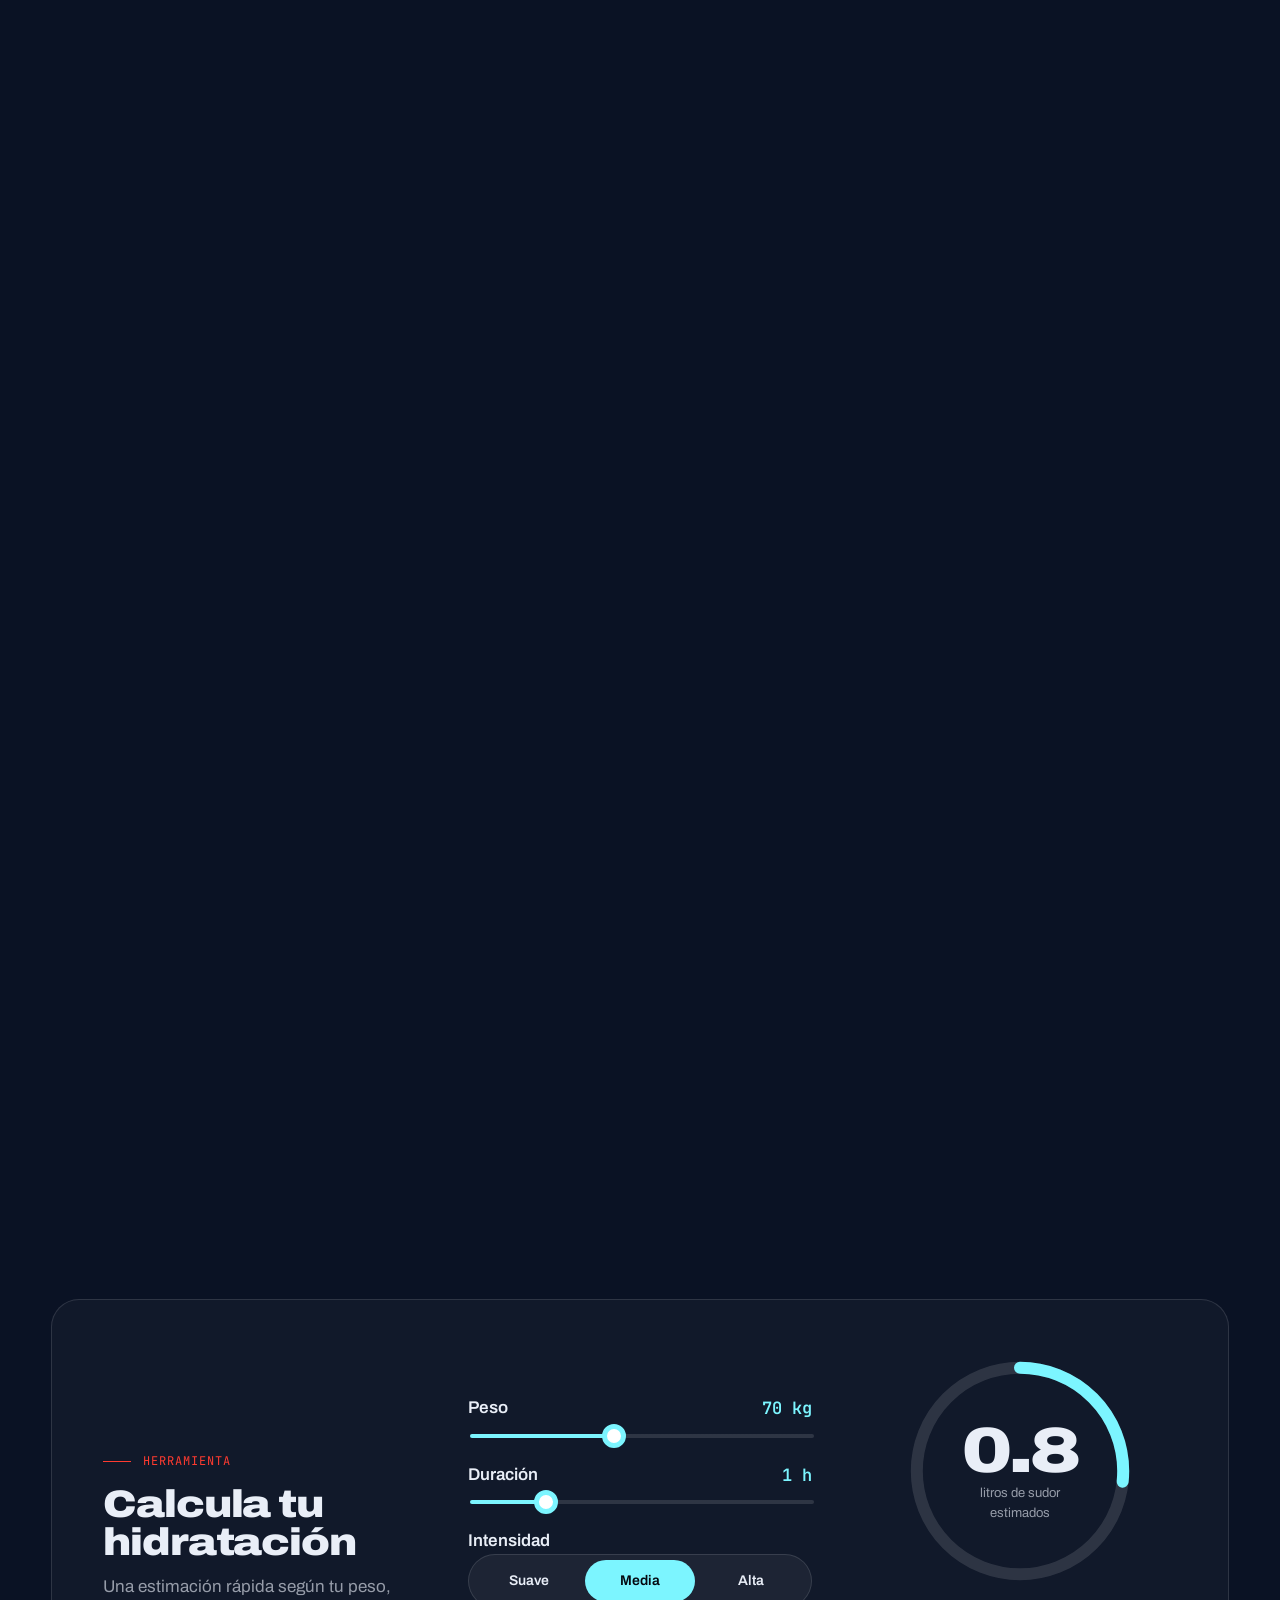
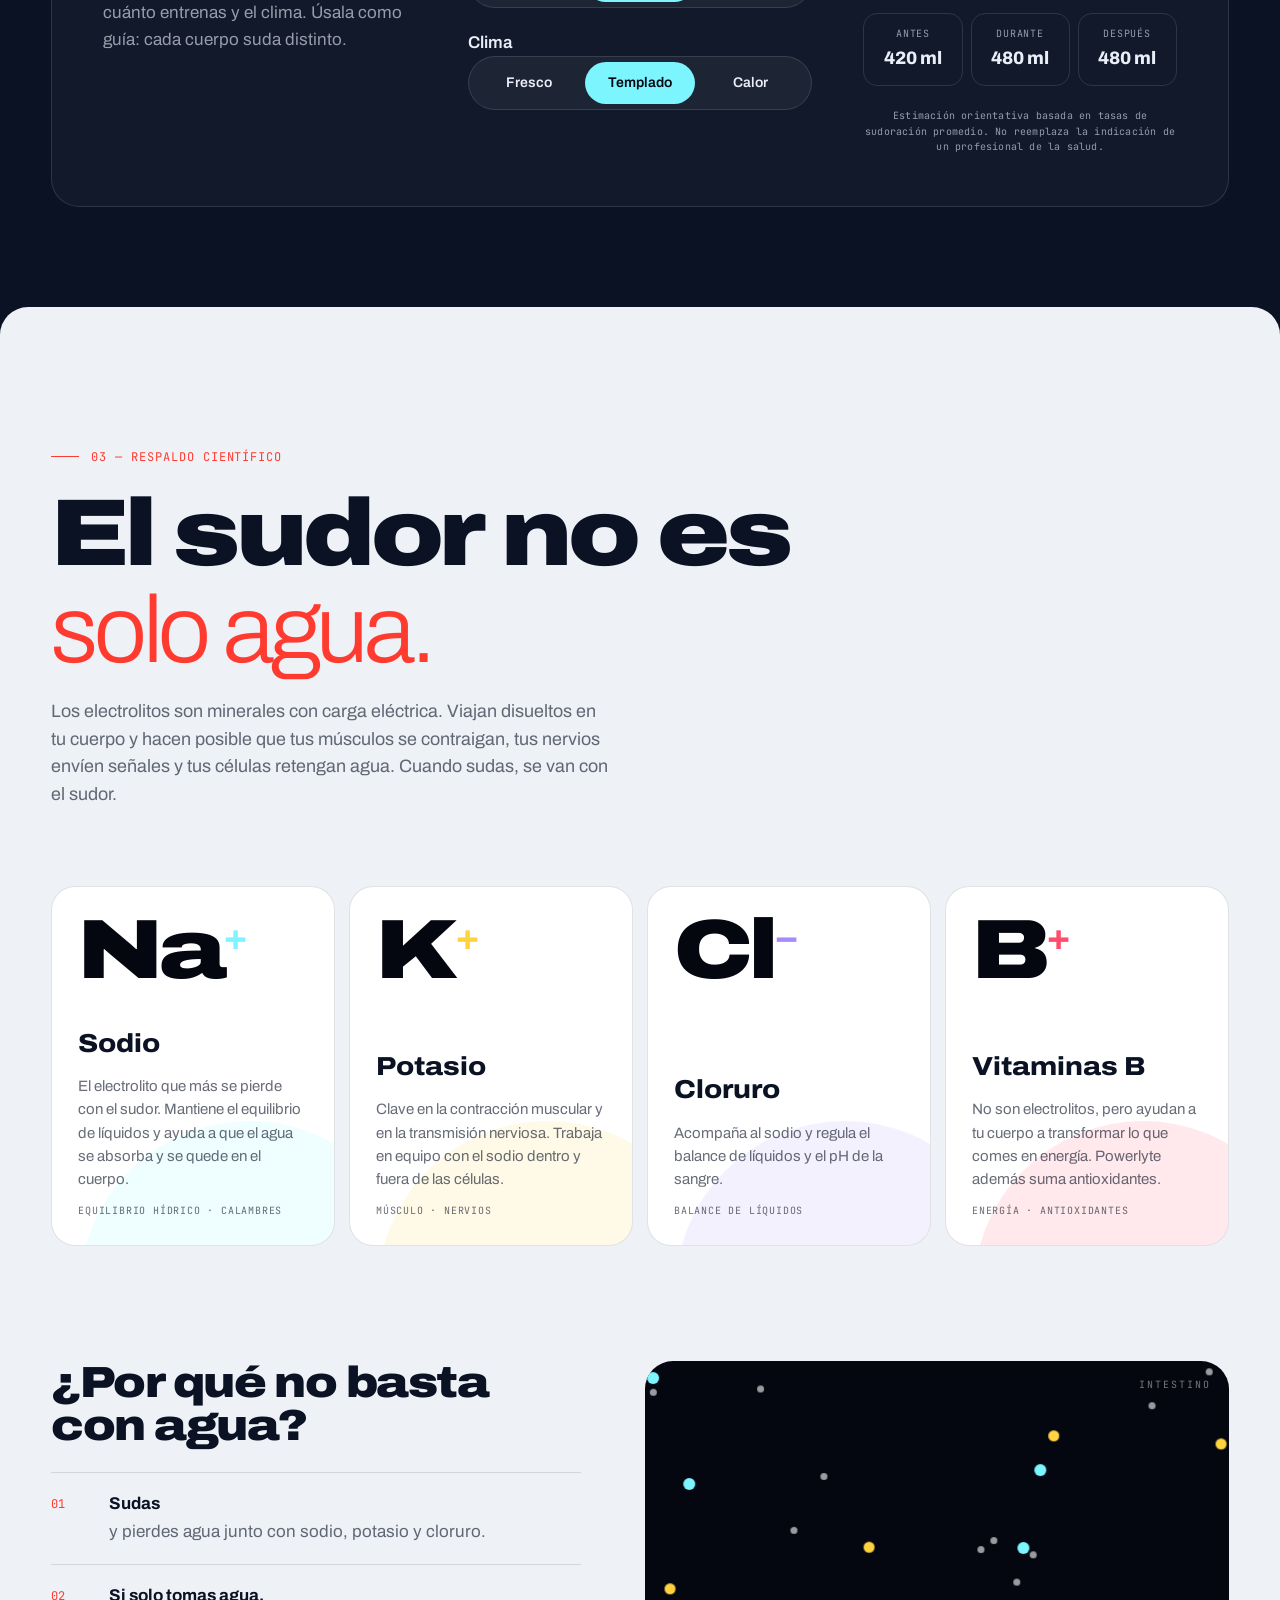
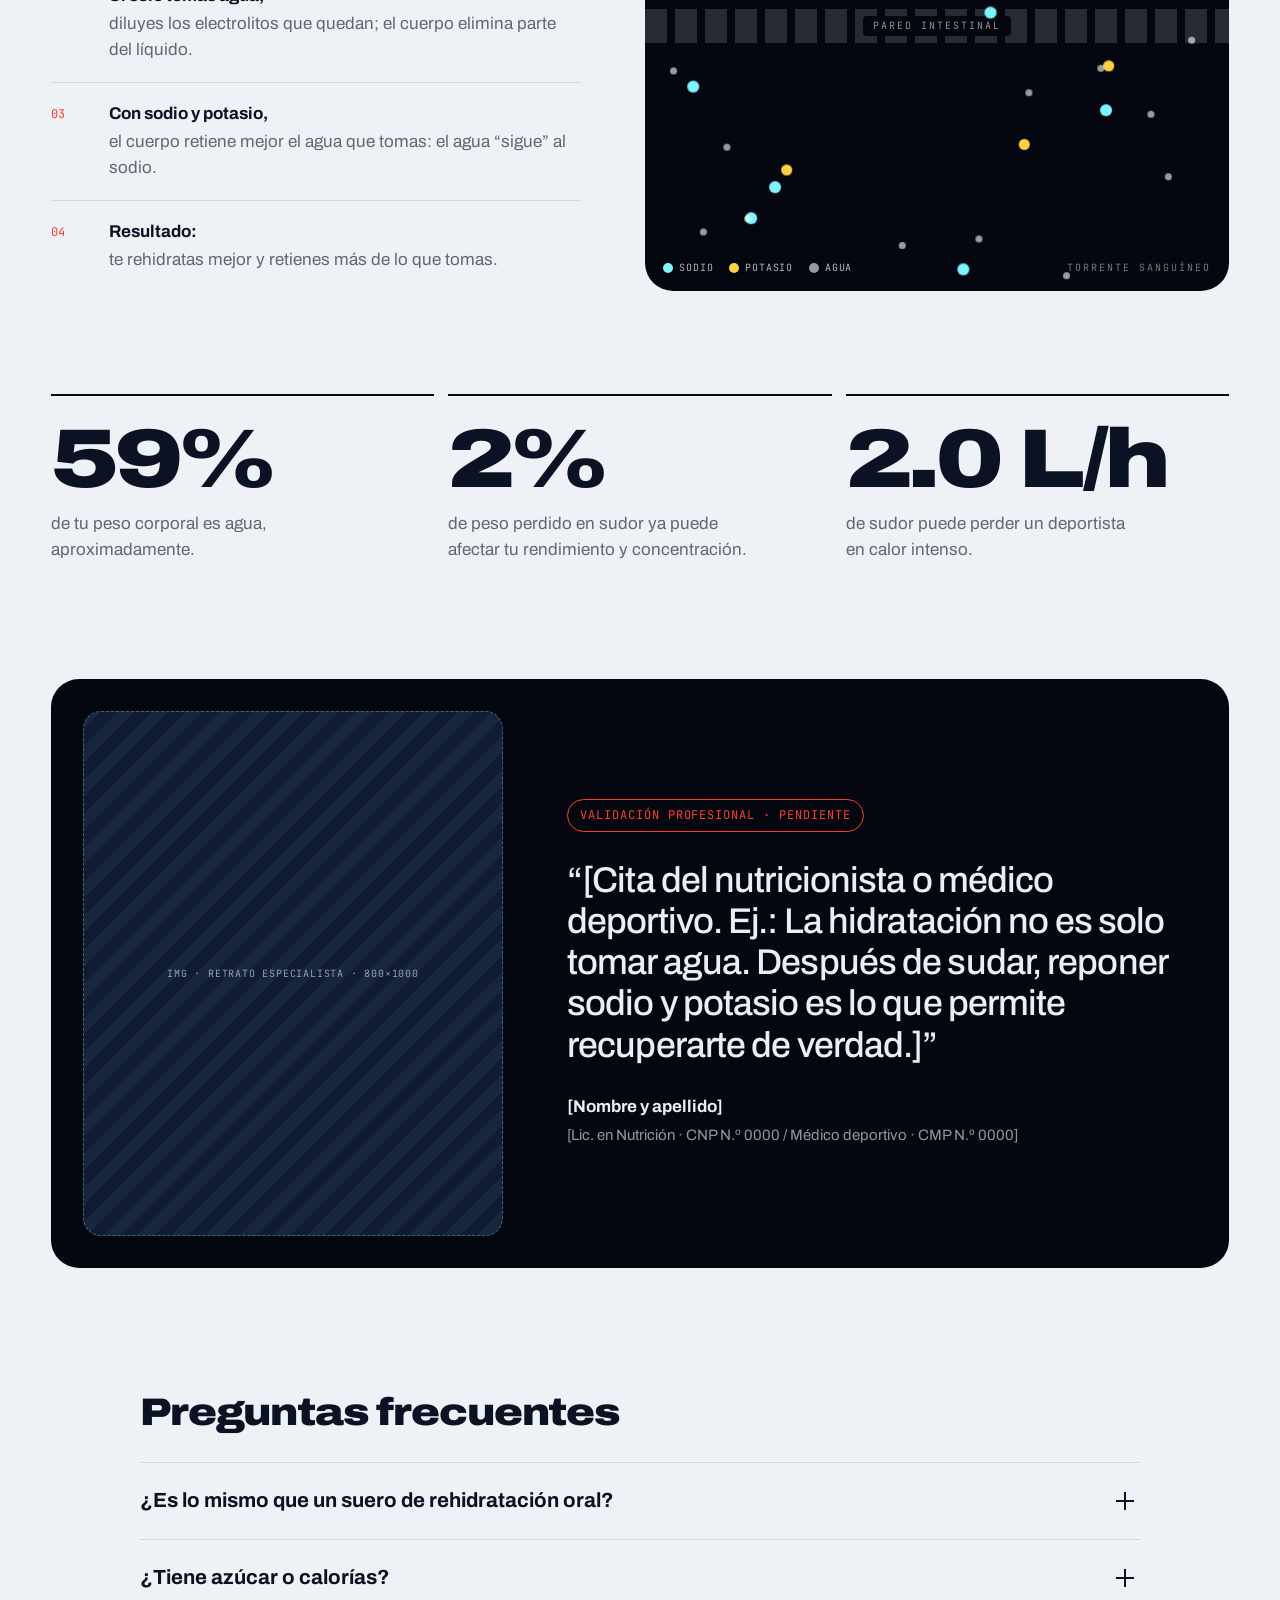
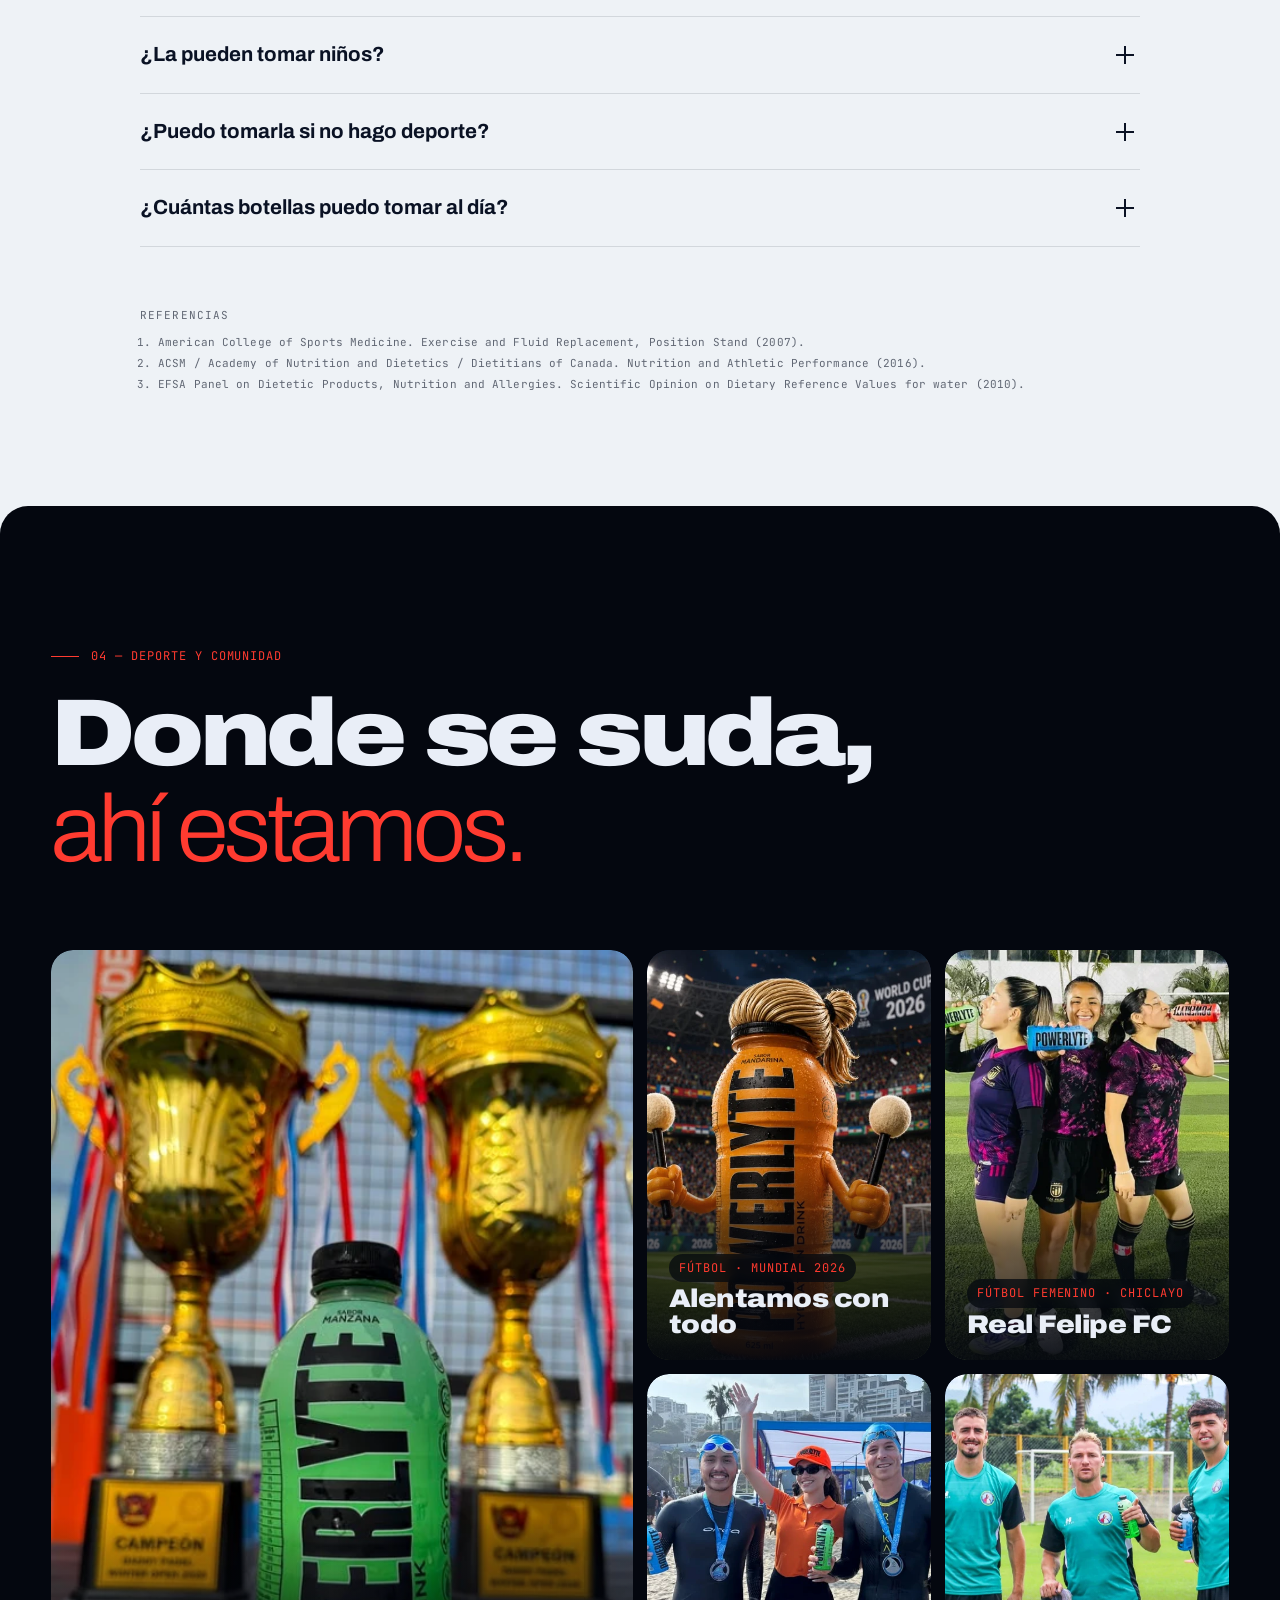
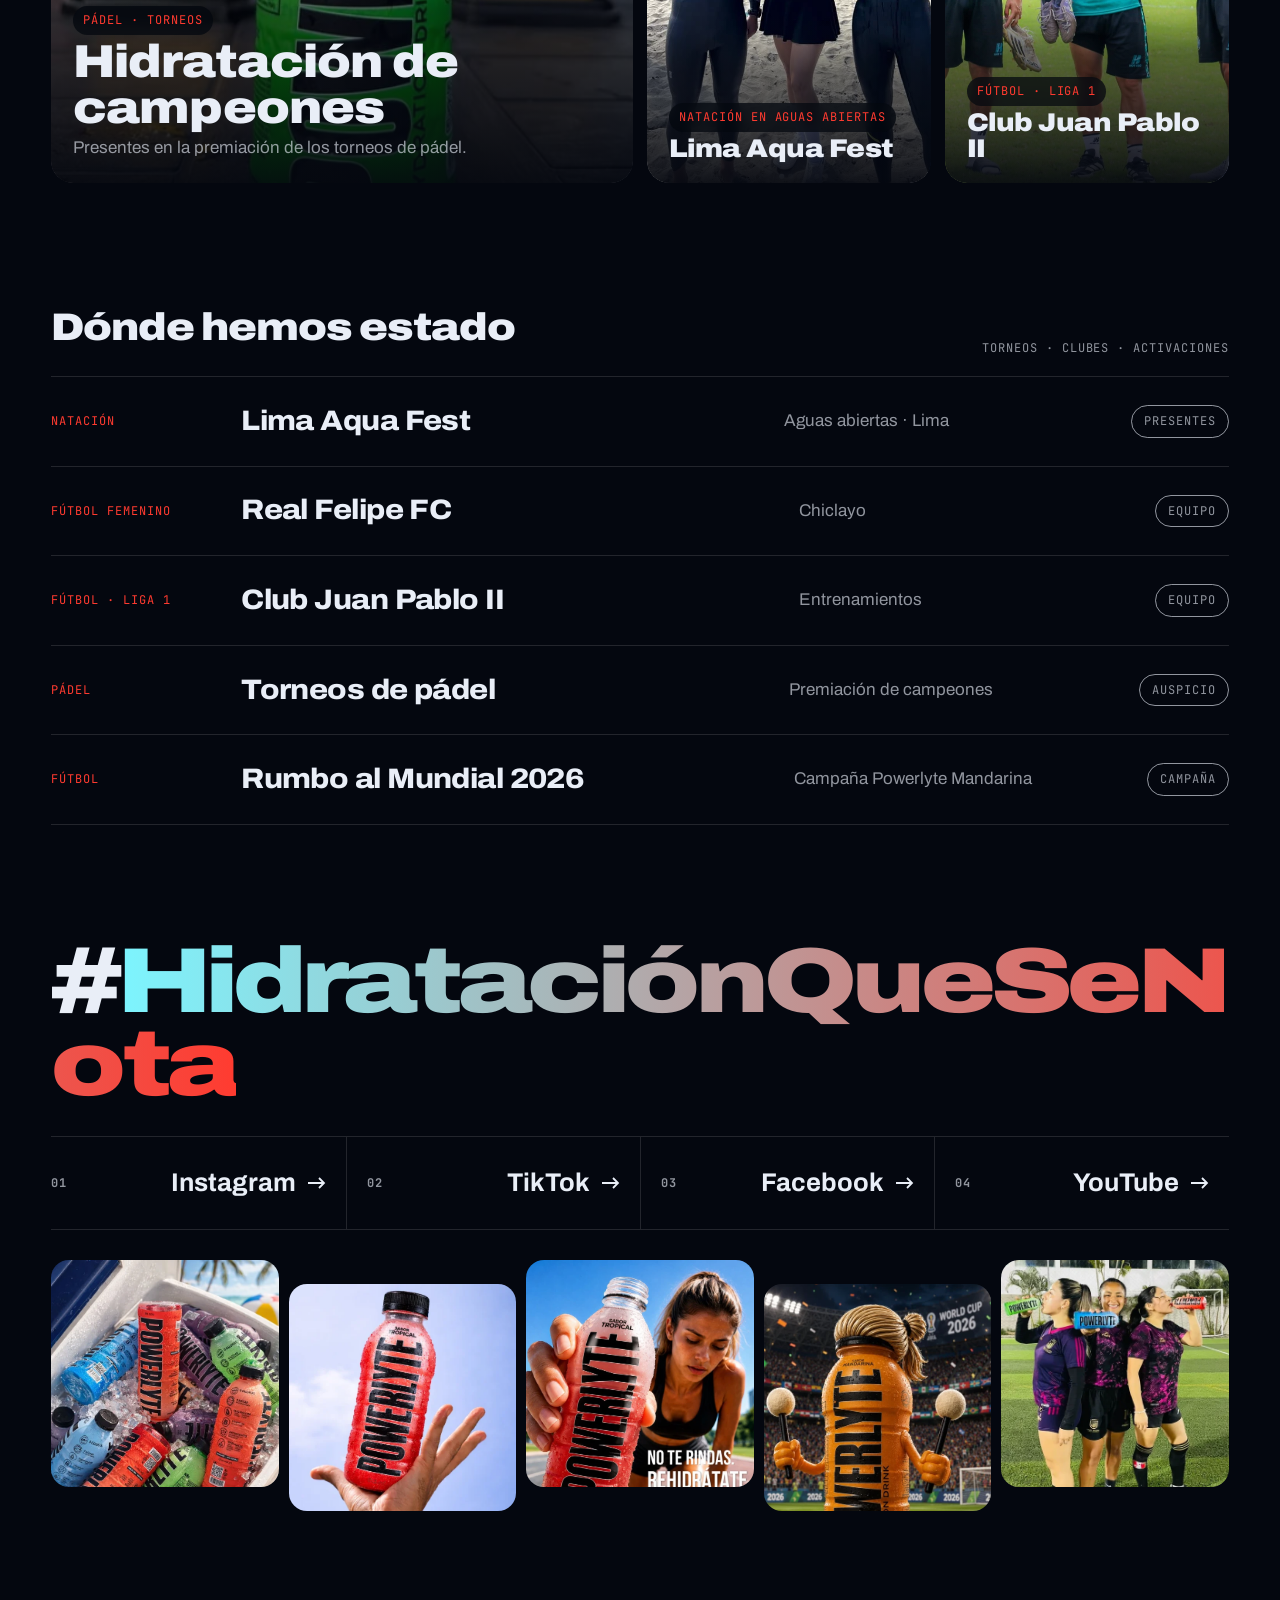
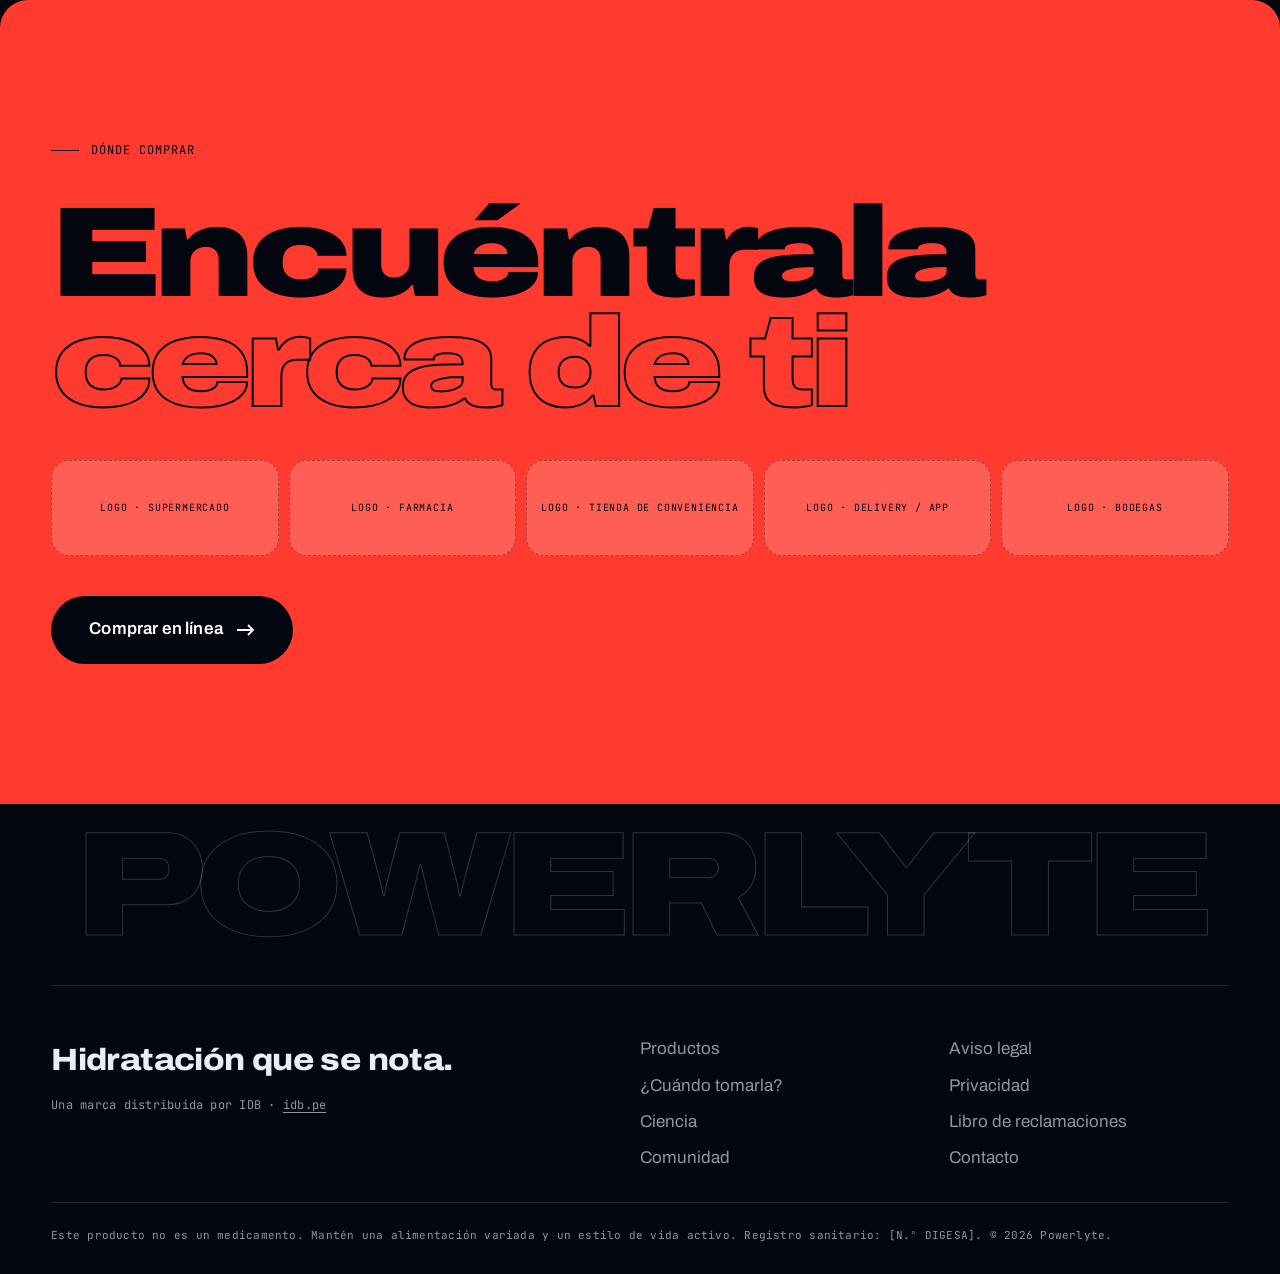
==== commit 0968b668: "Powerlyte: nombra Real Felipe FC, Club Juan Pablo II y Lima Aqua Fest; eventos pasan a 'Dónde hemos " ====
--- a/powerlyte/index.html
+++ b/powerlyte/index.html
@@ -221,7 +221,7 @@
           <h3 class="moment__title">Antes</h3>
           <p class="moment__copy">Empieza hidratado. Llegar al entrenamiento con déficit de líquidos es empezar perdiendo.</p>
           <div class="moment__dose"><b>5–7 ml/kg</b><span>unas 2–4 horas antes; un sorbo extra 15–30 min antes de empezar.</span></div>
-          <figure class="ph--moment photo"><img src="assets/img/futbol-entrenamiento.webp" alt="Jugadores de fútbol con botellas Powerlyte antes del entrenamiento" width="760" height="733" loading="lazy"></figure>
+          <figure class="ph--moment photo"><img src="assets/img/futbol-entrenamiento.webp" alt="Jugadores del Club Juan Pablo II con botellas Powerlyte antes del entrenamiento" width="760" height="733" loading="lazy"></figure>
         </article>
 
         <article class="moment" style="--m:#ffd23f">
@@ -239,7 +239,7 @@
           <h3 class="moment__title">Después</h3>
           <p class="moment__copy">La recuperación empieza con la rehidratación. El sodio ayuda a que el cuerpo retenga el líquido que tomas.</p>
           <div class="moment__dose"><b>1,25–1,5 L</b><span>por cada kilo de peso perdido durante el ejercicio.</span></div>
-          <figure class="ph--moment photo"><img src="assets/img/natacion-playa.webp" alt="Nadadores con medalla y botellas Powerlyte al terminar un torneo de natación en la playa" width="544" height="702" loading="lazy"></figure>
+          <figure class="ph--moment photo"><img src="assets/img/natacion-playa.webp" alt="Nadadores con medalla y botellas Powerlyte al terminar el Lima Aqua Fest" width="544" height="702" loading="lazy"></figure>
         </article>
 
         <article class="moment" style="--m:#ff9f1c">
@@ -419,38 +419,37 @@
   <div class="team">
     <article class="athlete athlete--xl" data-cursor="Perfil">
       <figure class="ph photo"><img src="assets/img/manzana-trofeos-padel.webp" alt="Botella Powerlyte sabor Manzana frente a los trofeos de campeón de un torneo de pádel" width="511" height="762" loading="lazy"></figure>
-      <div class="athlete__info"><span class="mono">Pádel · Torneos</span><h3>Hidratación de campeones</h3><p>Presentes en la premiación de los torneos de pádel. [Añadir nombre del torneo y del club.]</p></div>
+      <div class="athlete__info"><span class="mono">Pádel · Torneos</span><h3>Hidratación de campeones</h3><p>Presentes en la premiación de los torneos de pádel.</p></div>
     </article>
     <article class="athlete" data-cursor="Perfil">
       <figure class="ph photo"><img src="assets/img/mandarina-mundial-2026.webp" alt="Mascota Powerlyte sabor Mandarina animando en un estadio del Mundial 2026" width="586" height="765" loading="lazy"></figure>
       <div class="athlete__info"><span class="mono">Fútbol · Mundial 2026</span><h3>Alentamos con todo</h3></div>
     </article>
     <article class="athlete" data-cursor="Perfil">
-      <figure class="ph photo"><img src="assets/img/futbol-femenino.webp" alt="Jugadoras de fútbol femenino tomando Powerlyte en la cancha" width="502" height="619" loading="lazy"></figure>
-      <div class="athlete__info"><span class="mono">Fútbol femenino</span><h3>[Nombre del equipo]</h3></div>
+      <figure class="ph photo"><img src="assets/img/futbol-femenino.webp" alt="Jugadoras de Real Felipe FC tomando Powerlyte en la cancha" width="502" height="619" loading="lazy"></figure>
+      <div class="athlete__info"><span class="mono">Fútbol femenino · Chiclayo</span><h3>Real Felipe FC</h3></div>
     </article>
     <article class="athlete" data-cursor="Perfil">
-      <figure class="ph photo"><img src="assets/img/natacion-playa.webp" alt="Nadadores medallistas con Powerlyte en la playa" width="544" height="702" loading="lazy"></figure>
-      <div class="athlete__info"><span class="mono">Natación en aguas abiertas</span><h3>[Nombre del torneo]</h3></div>
+      <figure class="ph photo"><img src="assets/img/natacion-playa.webp" alt="Nadadores medallistas del Lima Aqua Fest con Powerlyte en la playa" width="544" height="702" loading="lazy"></figure>
+      <div class="athlete__info"><span class="mono">Natación en aguas abiertas</span><h3>Lima Aqua Fest</h3></div>
     </article>
     <article class="athlete" data-cursor="Perfil">
-      <figure class="ph photo"><img src="assets/img/futbol-entrenamiento.webp" alt="Jugadores de fútbol profesional con Powerlyte en el entrenamiento" width="760" height="733" loading="lazy"></figure>
-      <div class="athlete__info"><span class="mono">Fútbol · Entrenamiento</span><h3>[Nombre del club]</h3></div>
+      <figure class="ph photo"><img src="assets/img/futbol-entrenamiento.webp" alt="Jugadores del Club Juan Pablo II con Powerlyte en el entrenamiento" width="760" height="733" loading="lazy"></figure>
+      <div class="athlete__info"><span class="mono">Fútbol · Liga 1</span><h3>Club Juan Pablo II</h3></div>
     </article>
   </div>
 
   <div class="events">
     <div class="events__head">
-      <h3>Próximos eventos</h3>
-      <span class="mono">Carreras · torneos · activaciones</span>
+      <h3>Dónde hemos estado</h3>
+      <span class="mono">Torneos · clubes · activaciones</span>
     </div>
     <ul class="events__list" data-events>
-      <li data-img="Carrera" data-src="assets/img/tropical-corredora.webp"><time class="mono">[DD MMM]</time><b>[Nombre de la carrera 10K / 21K]</b><span>[Distrito, Lima]</span><em class="mono">Hidratación oficial</em></li>
-      <li data-img="Torneo de pádel" data-src="assets/img/manzana-trofeos-padel.webp"><time class="mono">[DD MMM]</time><b>[Torneo de pádel · Open]</b><span>[Club, Lima]</span><em class="mono">Auspicio</em></li>
-      <li data-img="Mundial 2026" data-src="assets/img/mandarina-mundial-2026.webp"><time class="mono">JUN 2026</time><b>[Activación · Mundial 2026]</b><span>[Punto de encuentro]</span><em class="mono">Campaña</em></li>
-      <li data-img="Natación en playa" data-src="assets/img/natacion-playa.webp"><time class="mono">[DD MMM]</time><b>[Torneo de natación en aguas abiertas]</b><span>[Playa, Lima]</span><em class="mono">Hidratación oficial</em></li>
-      <li data-img="Fútbol femenino" data-src="assets/img/futbol-femenino.webp"><time class="mono">[DD MMM]</time><b>[Torneo de fútbol femenino]</b><span>[Cancha, Lima]</span><em class="mono">Auspicio</em></li>
-      <li data-img="Run Club"><time class="mono">[DD MMM]</time><b>[Powerlyte Run Club · salida grupal]</b><span>[Malecón de Miraflores]</span><em class="mono">Comunidad</em></li>
+      <li data-img="Lima Aqua Fest" data-src="assets/img/natacion-playa.webp"><time class="mono">Natación</time><b>Lima Aqua Fest</b><span>Aguas abiertas · Lima</span><em class="mono">Presentes</em></li>
+      <li data-img="Real Felipe FC" data-src="assets/img/futbol-femenino.webp"><time class="mono">Fútbol femenino</time><b>Real Felipe FC</b><span>Chiclayo</span><em class="mono">Equipo</em></li>
+      <li data-img="Club Juan Pablo II" data-src="assets/img/futbol-entrenamiento.webp"><time class="mono">Fútbol · Liga 1</time><b>Club Juan Pablo II</b><span>Entrenamientos</span><em class="mono">Equipo</em></li>
+      <li data-img="Torneo de pádel" data-src="assets/img/manzana-trofeos-padel.webp"><time class="mono">Pádel</time><b>Torneos de pádel</b><span>Premiación de campeones</span><em class="mono">Auspicio</em></li>
+      <li data-img="Mundial 2026" data-src="assets/img/mandarina-mundial-2026.webp"><time class="mono">Fútbol</time><b>Rumbo al Mundial 2026</b><span>Campaña Powerlyte Mandarina</span><em class="mono">Campaña</em></li>
     </ul>
     <div class="events__float" aria-hidden="true"><div class="ph"><span class="mono" data-float-label>IMG · Evento</span><img data-float-img alt="" hidden></div></div>
   </div>
@@ -469,7 +468,7 @@
       <figure class="ph photo"><img src="assets/img/tropical-mano-cielo.webp" alt="Powerlyte Tropical en alto" width="588" height="757" loading="lazy"></figure>
       <figure class="ph photo"><img src="assets/img/tropical-corredora.webp" alt="Corredora con Powerlyte Tropical" width="622" height="769" loading="lazy"></figure>
       <figure class="ph photo"><img src="assets/img/mandarina-mundial-2026.webp" alt="Mascota Powerlyte Mandarina" width="586" height="765" loading="lazy"></figure>
-      <figure class="ph photo"><img src="assets/img/futbol-femenino.webp" alt="Equipo de fútbol femenino con Powerlyte" width="502" height="619" loading="lazy"></figure>
+      <figure class="ph photo"><img src="assets/img/futbol-femenino.webp" alt="Real Felipe FC con Powerlyte" width="502" height="619" loading="lazy"></figure>
     </div>
   </div>
 </section>
--- a/powerlyte/styles.css
+++ b/powerlyte/styles.css
@@ -426,11 +426,11 @@
 @media (max-width:800px){.team{grid-template-columns:1fr 1fr;grid-template-rows:none;grid-auto-rows:220px}.athlete--xl{grid-row:span 2}}
 
 .events{max-width:1400px;margin:clamp(70px,9vw,130px) auto 0;position:relative}
-.events__head{display:flex;justify-content:space-between;align-items:end;gap:16px;padding-bottom:18px;border-bottom:1px solid var(--line)}
+.events__head{display:flex;flex-wrap:wrap;justify-content:space-between;align-items:end;gap:8px 16px;padding-bottom:18px;border-bottom:1px solid var(--line)}
 .events__head h3{margin:0;font-size:clamp(28px,3vw,44px);font-weight:900;font-stretch:115%;letter-spacing:-.03em}
 .events__head span{color:var(--text-dim)}
 .events__list{list-style:none;margin:0;padding:0}
-.events__list li{display:grid;grid-template-columns:120px 1.6fr 1fr auto;gap:20px;align-items:center;padding:28px 0;border-bottom:1px solid var(--line);position:relative;cursor:default;transition:padding .5s var(--ease),color .3s}
+.events__list li{display:grid;grid-template-columns:170px 1.6fr 1fr auto;gap:20px;align-items:center;padding:28px 0;border-bottom:1px solid var(--line);position:relative;cursor:default;transition:padding .5s var(--ease),color .3s}
 .events__list li::before{content:"";position:absolute;inset:0;background:var(--acc);transform:scaleY(0);transform-origin:bottom;transition:transform .5s var(--ease);z-index:-1;border-radius:4px}
 .events__list li:hover{padding-left:20px;padding-right:20px;color:var(--ink)}
 .events__list li:hover::before{transform:scaleY(1)}
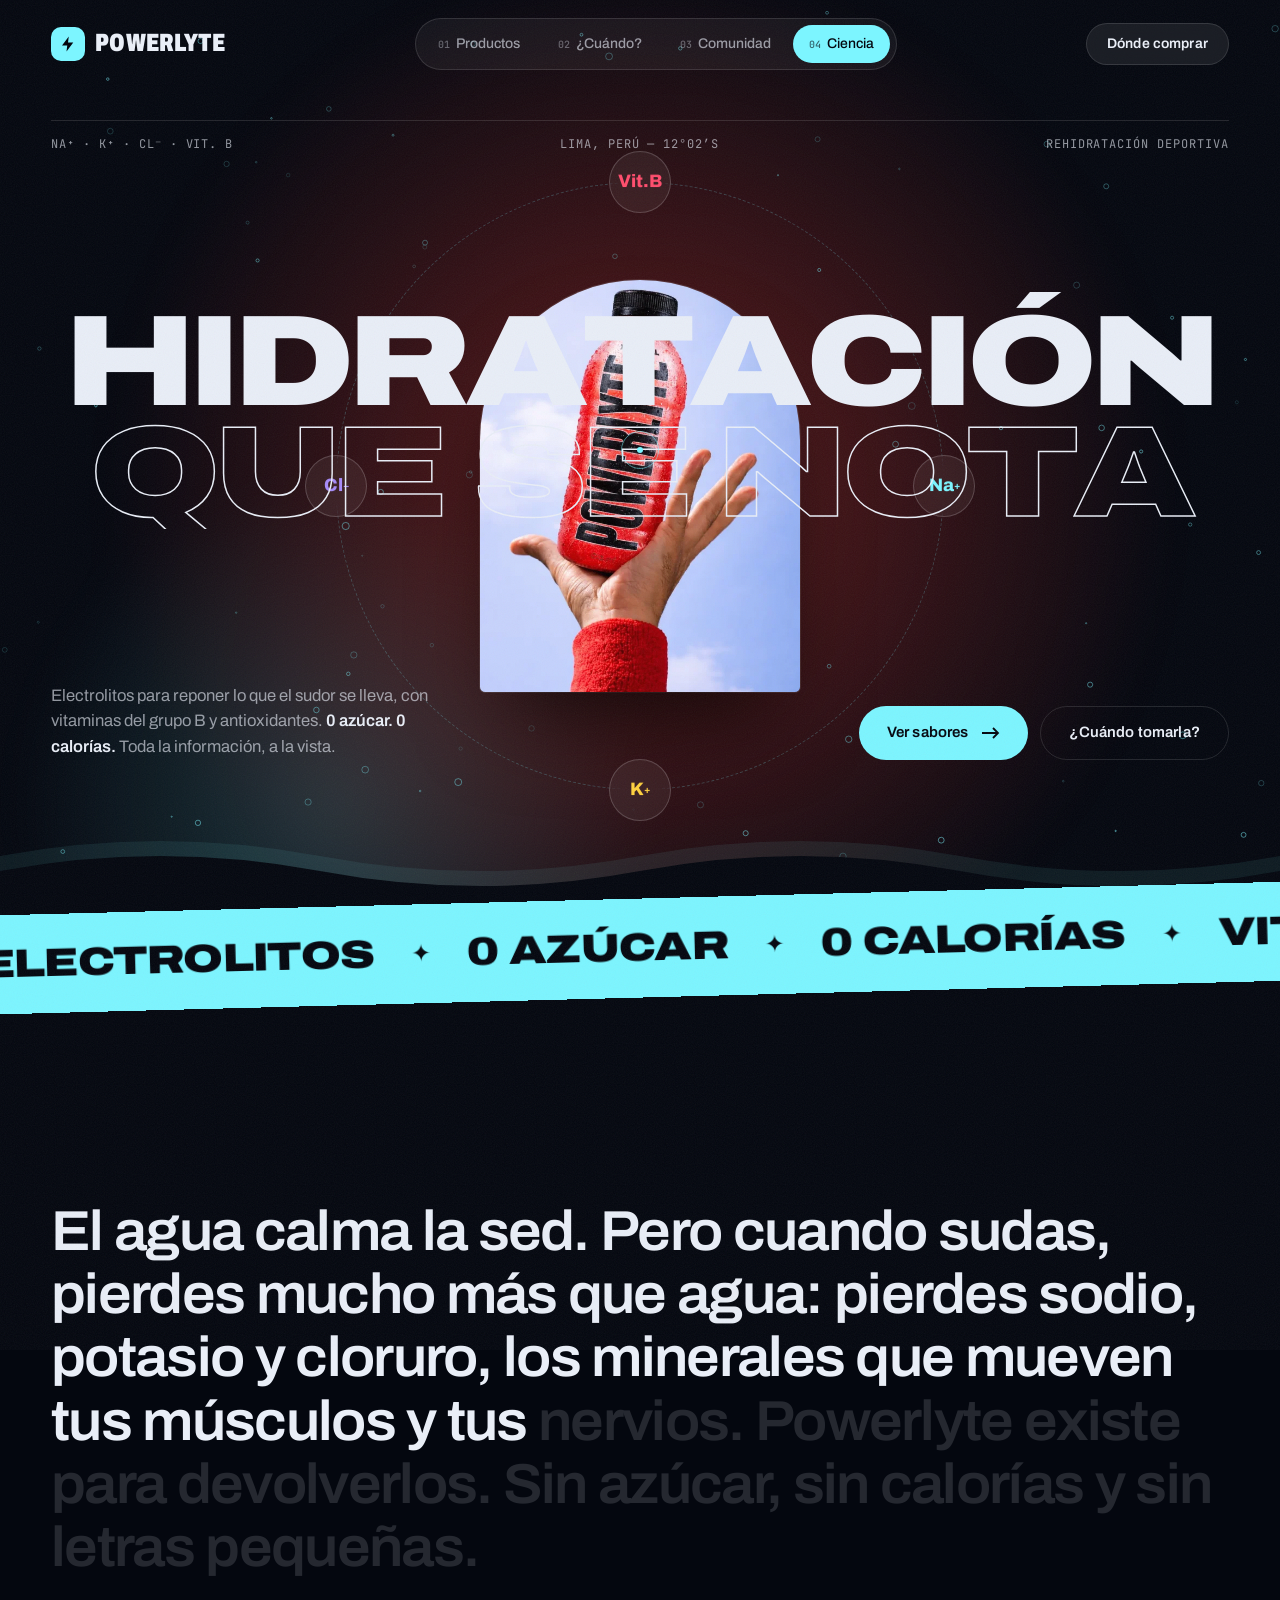
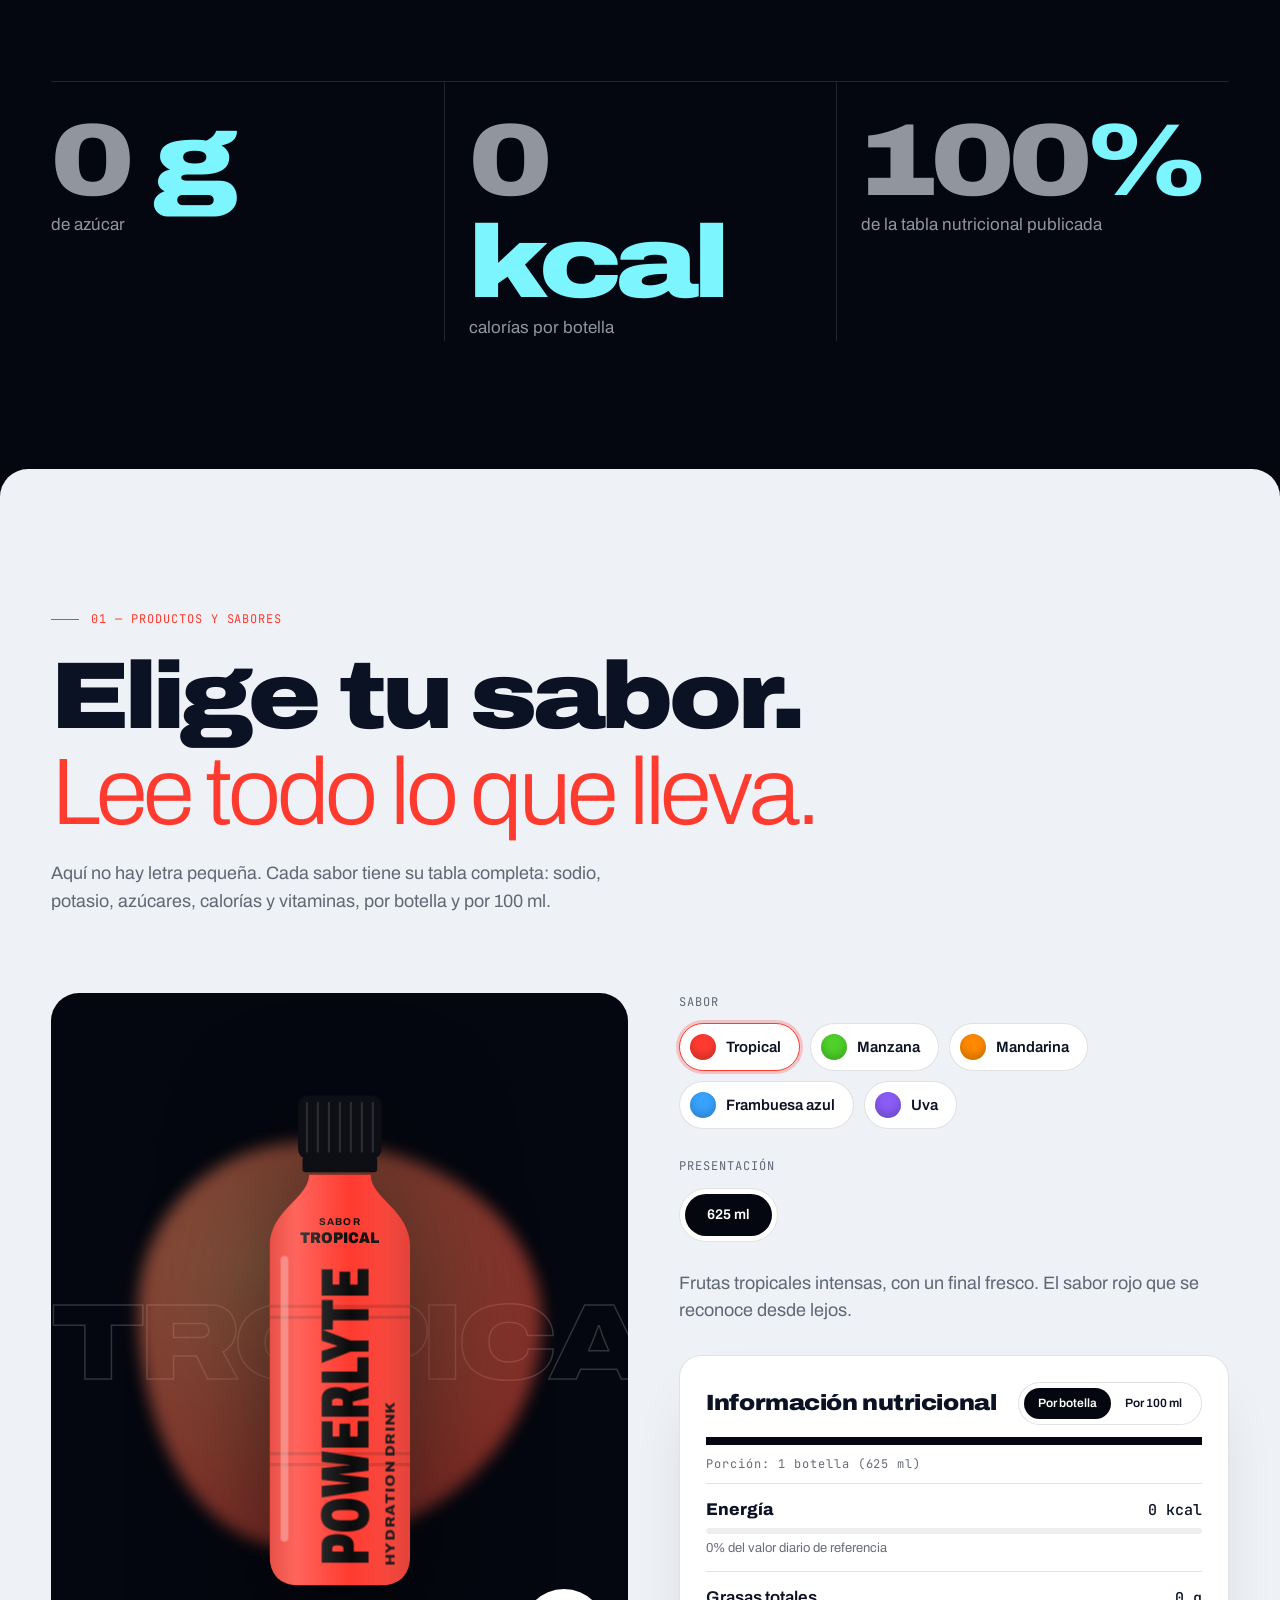
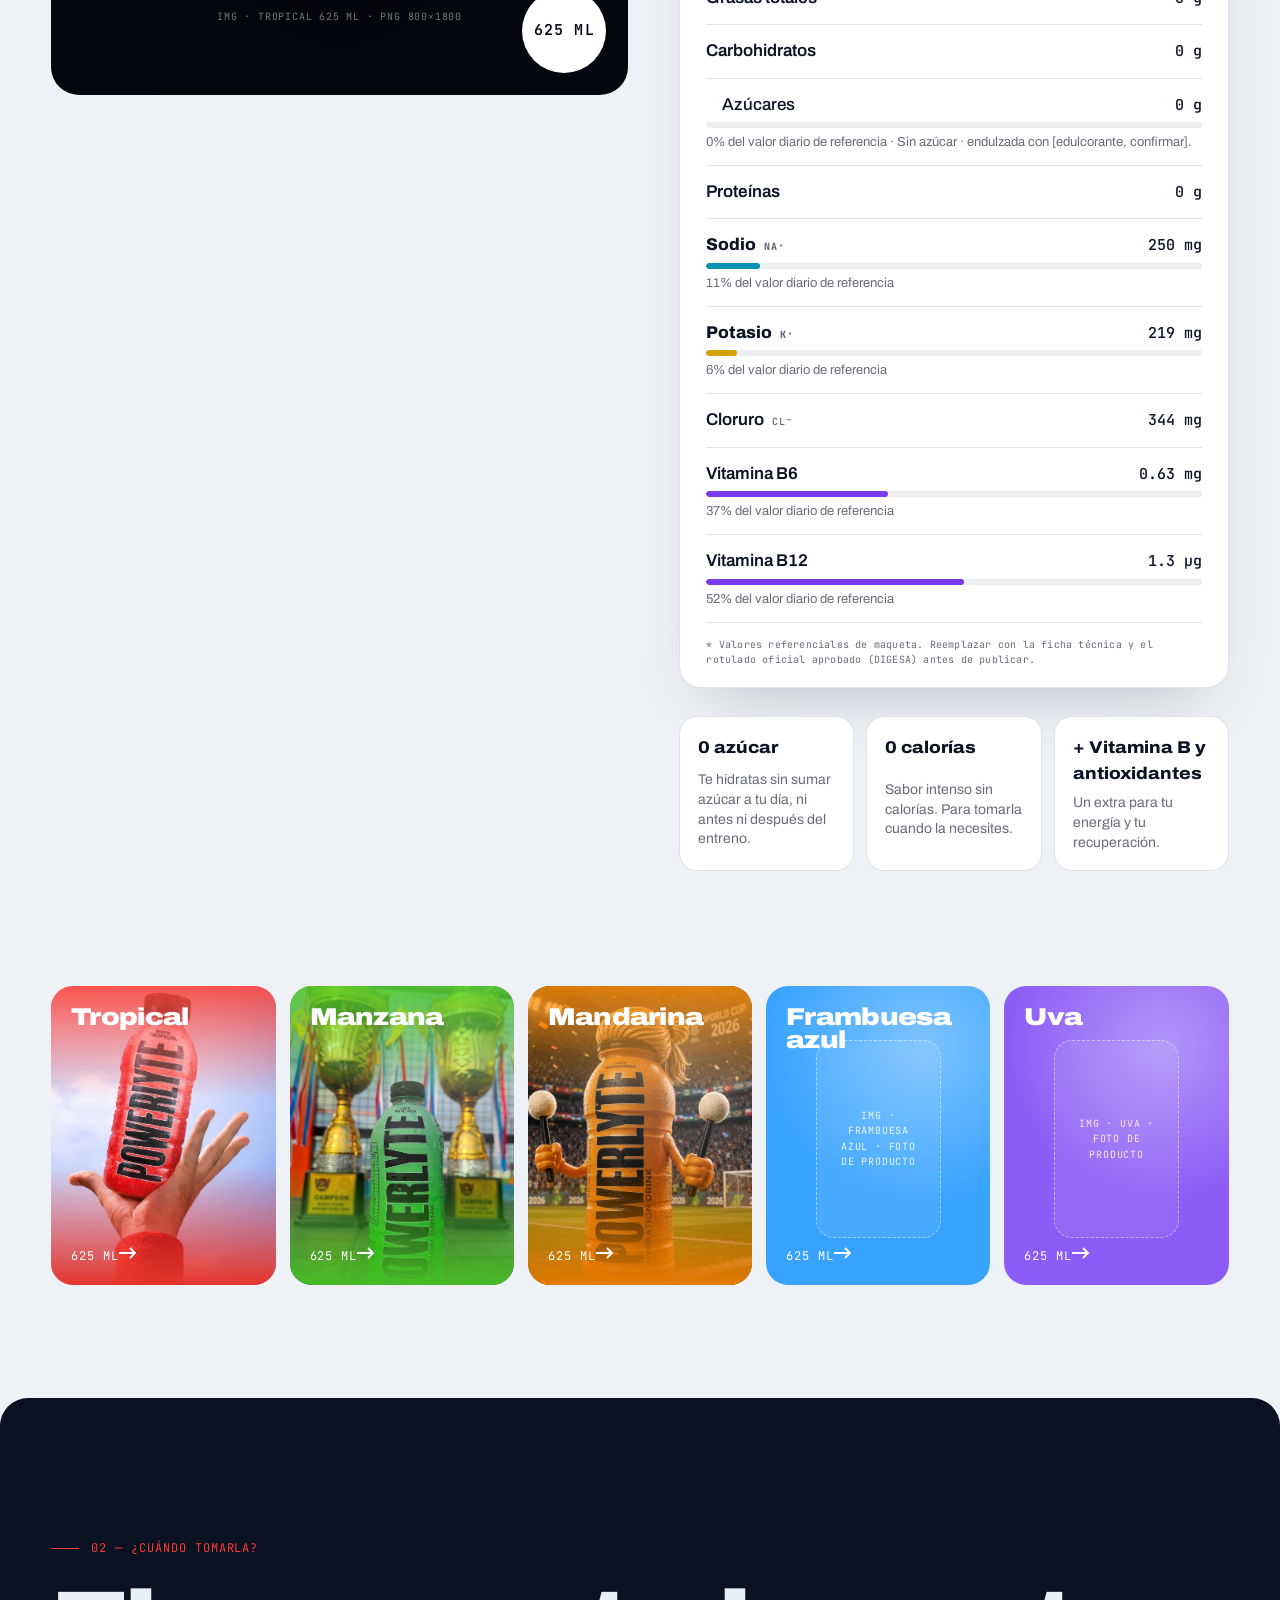
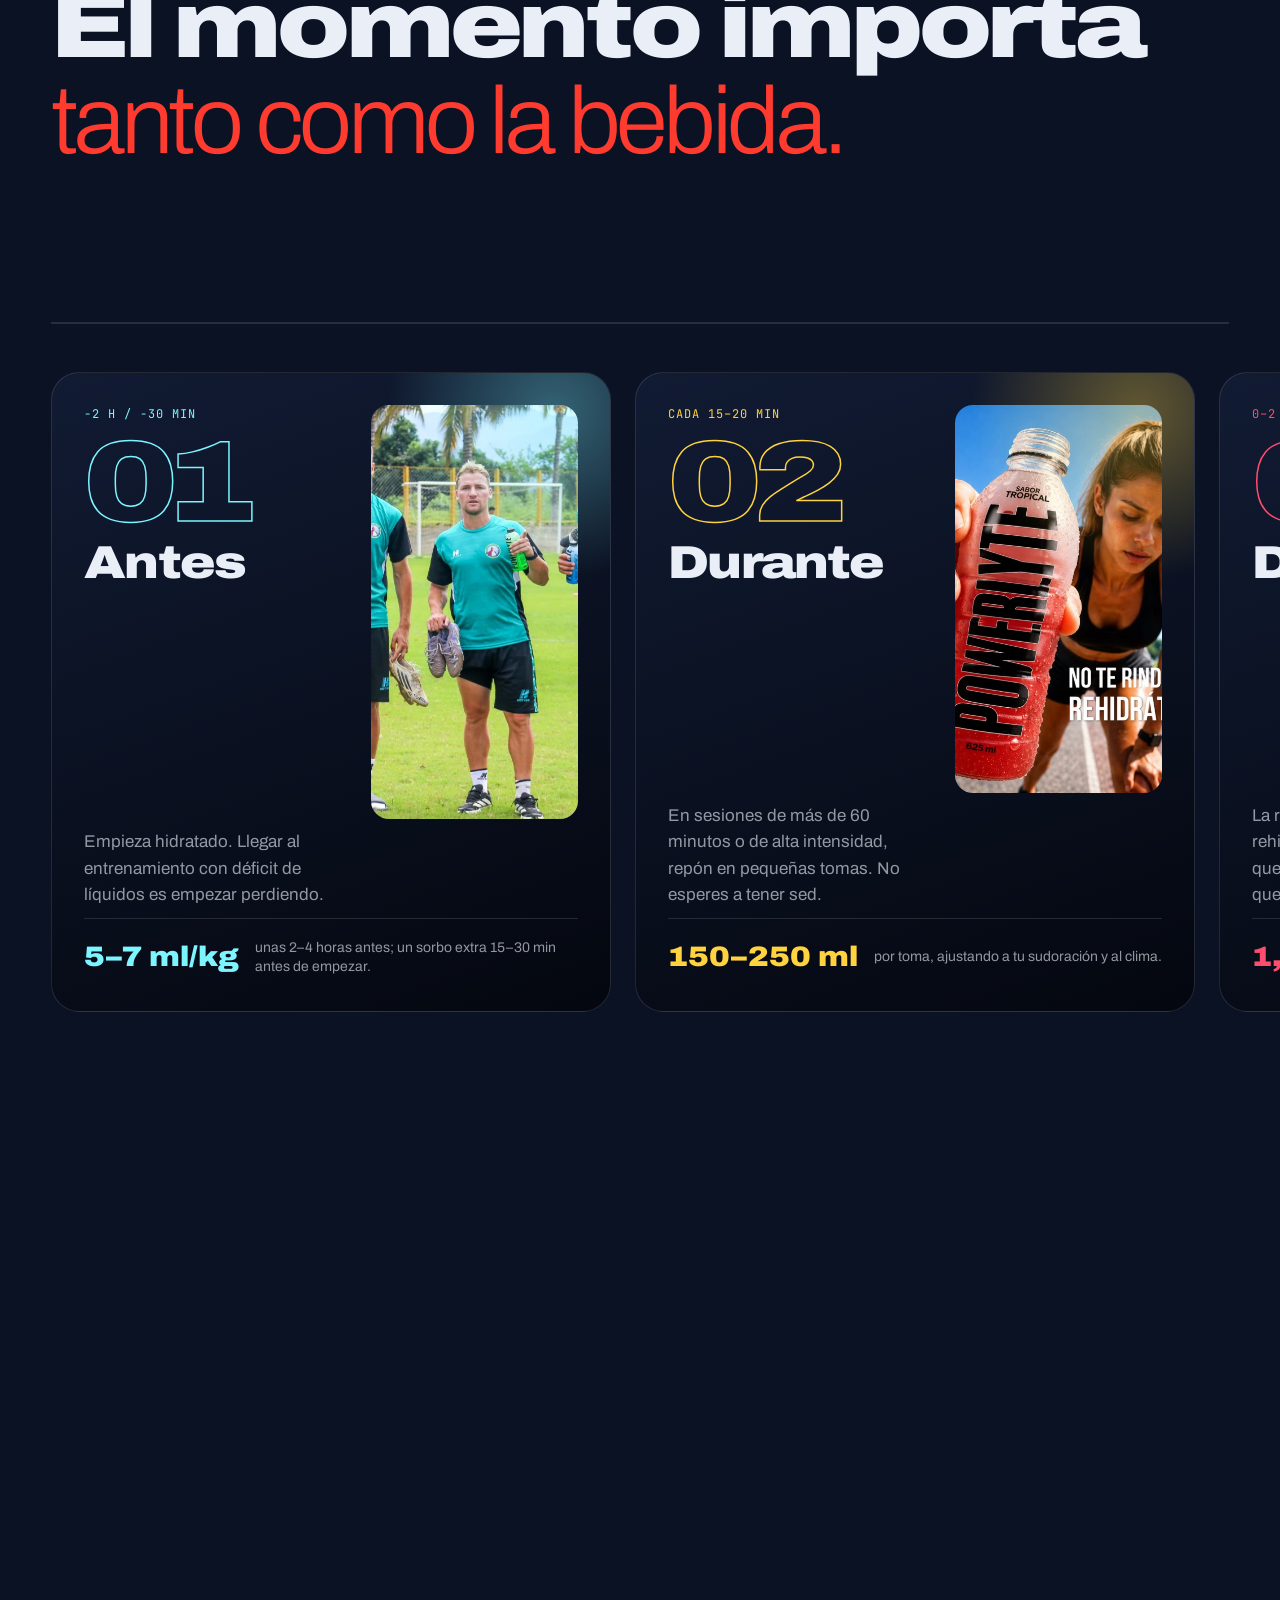
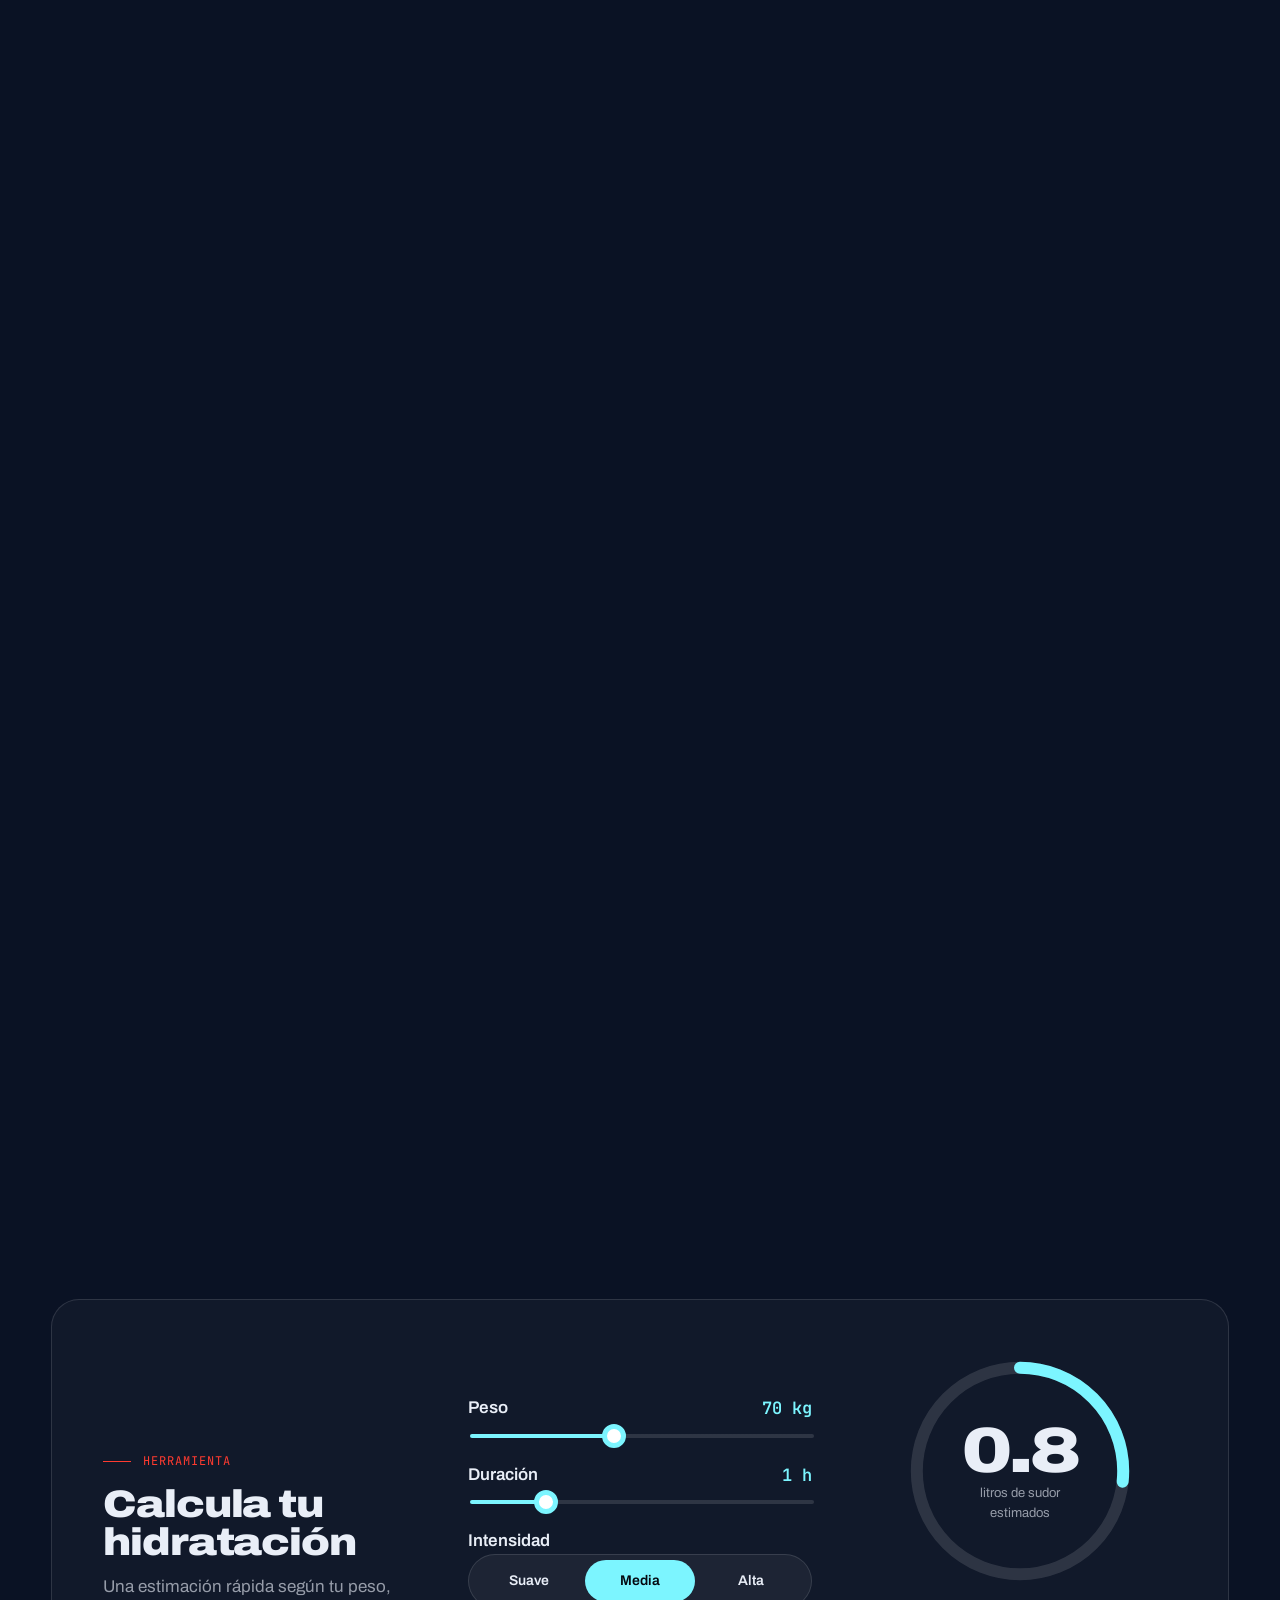
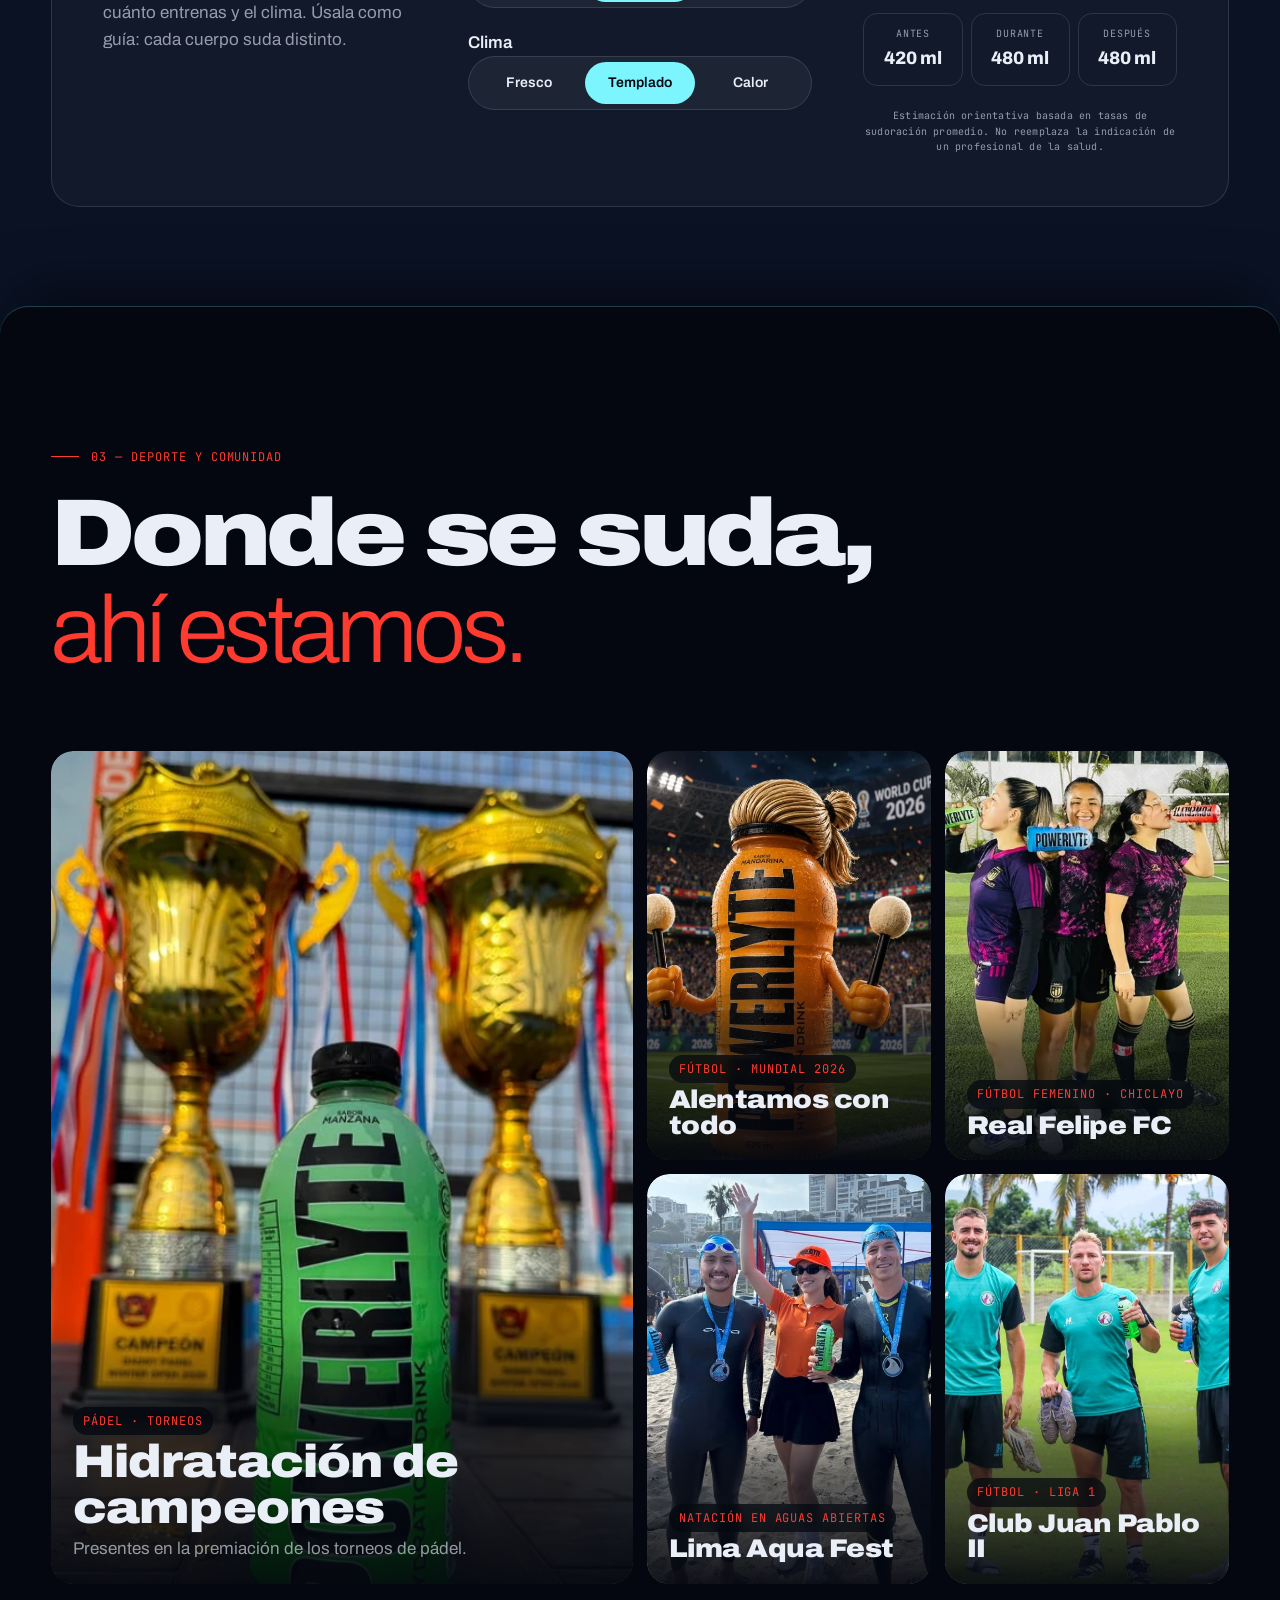
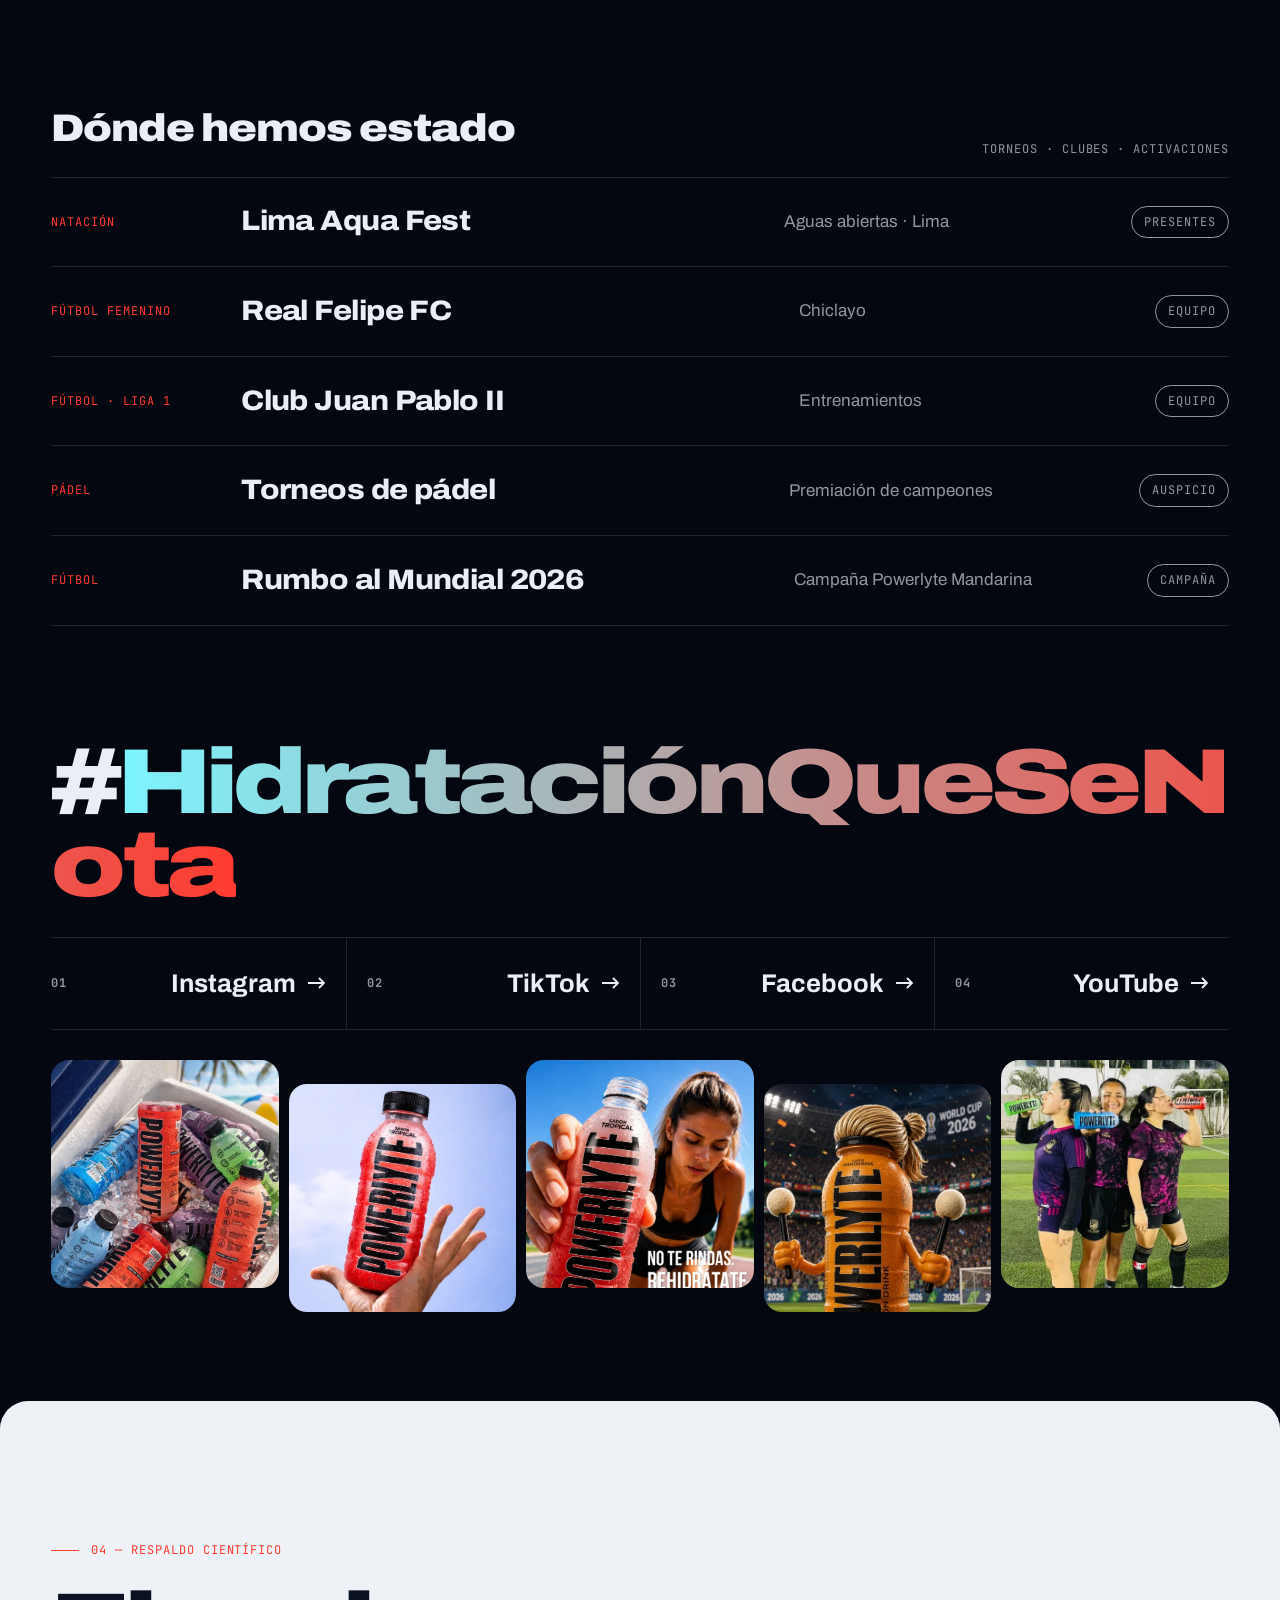
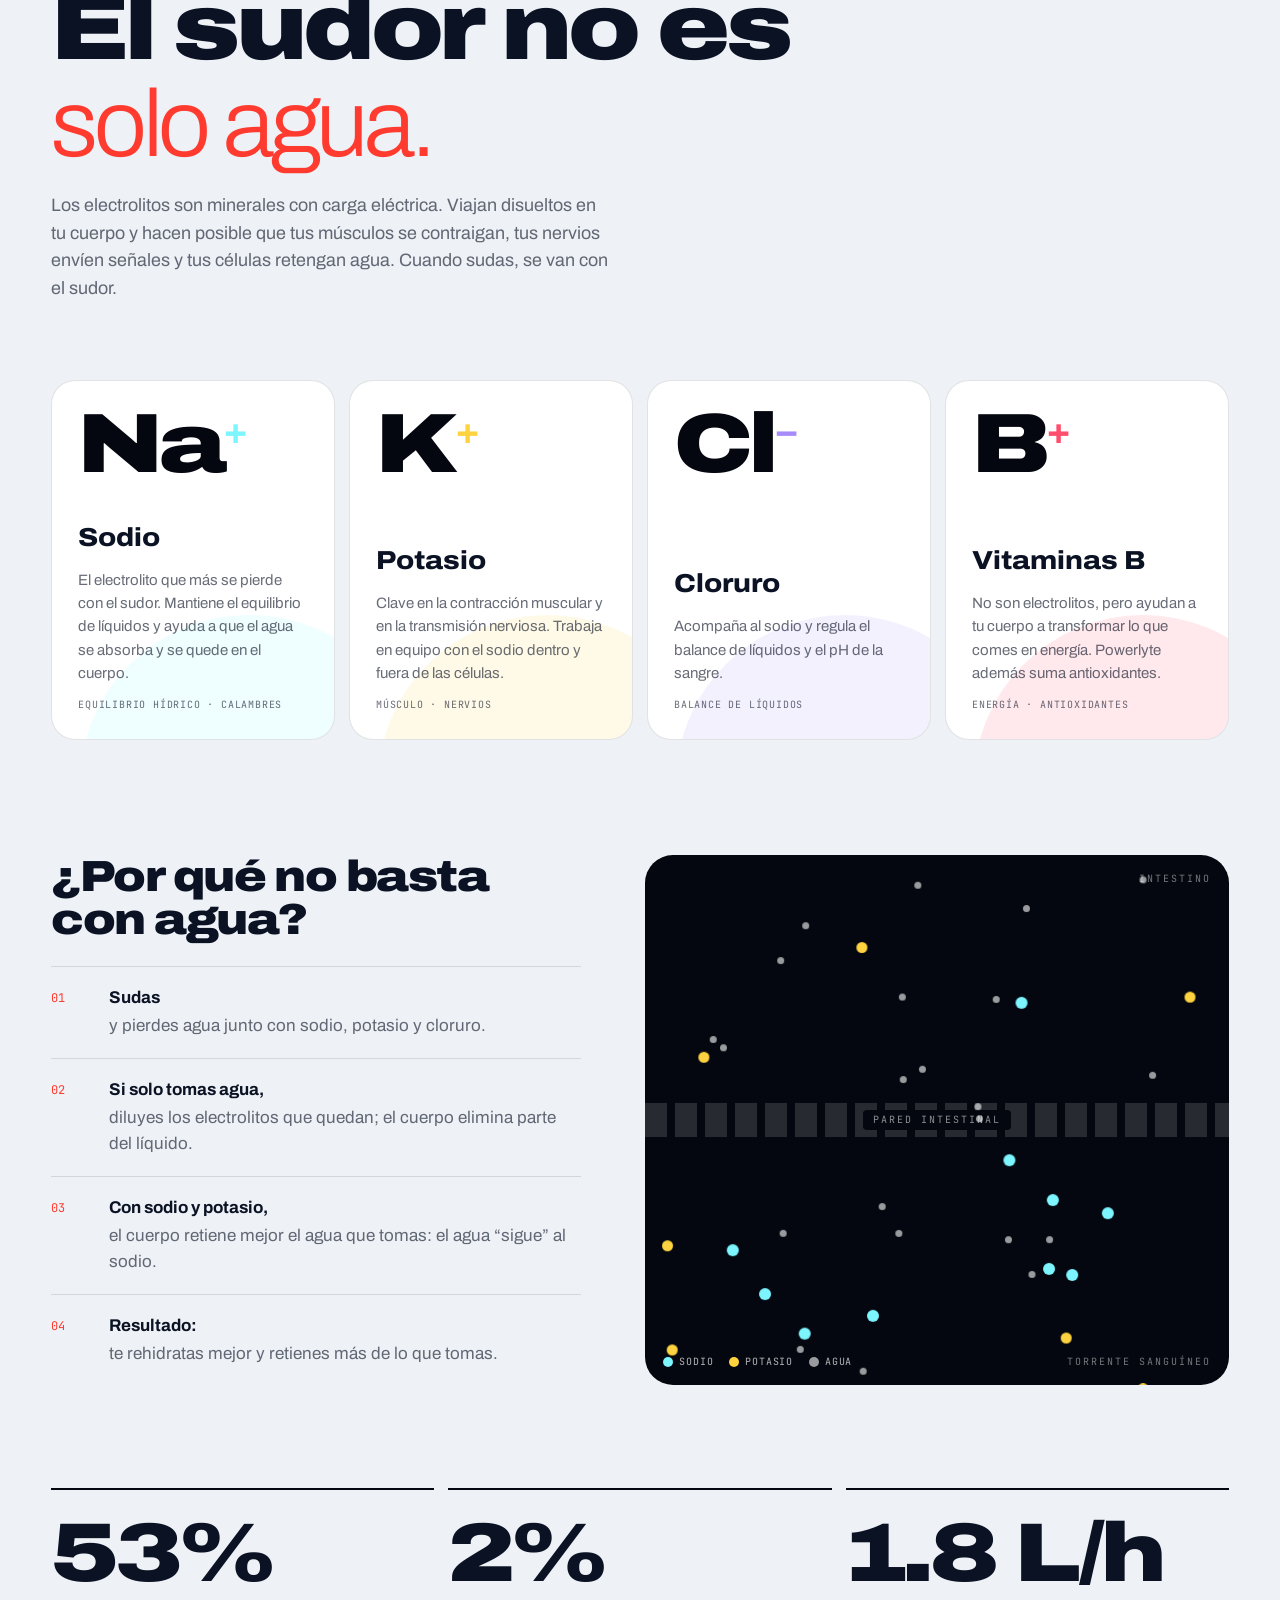
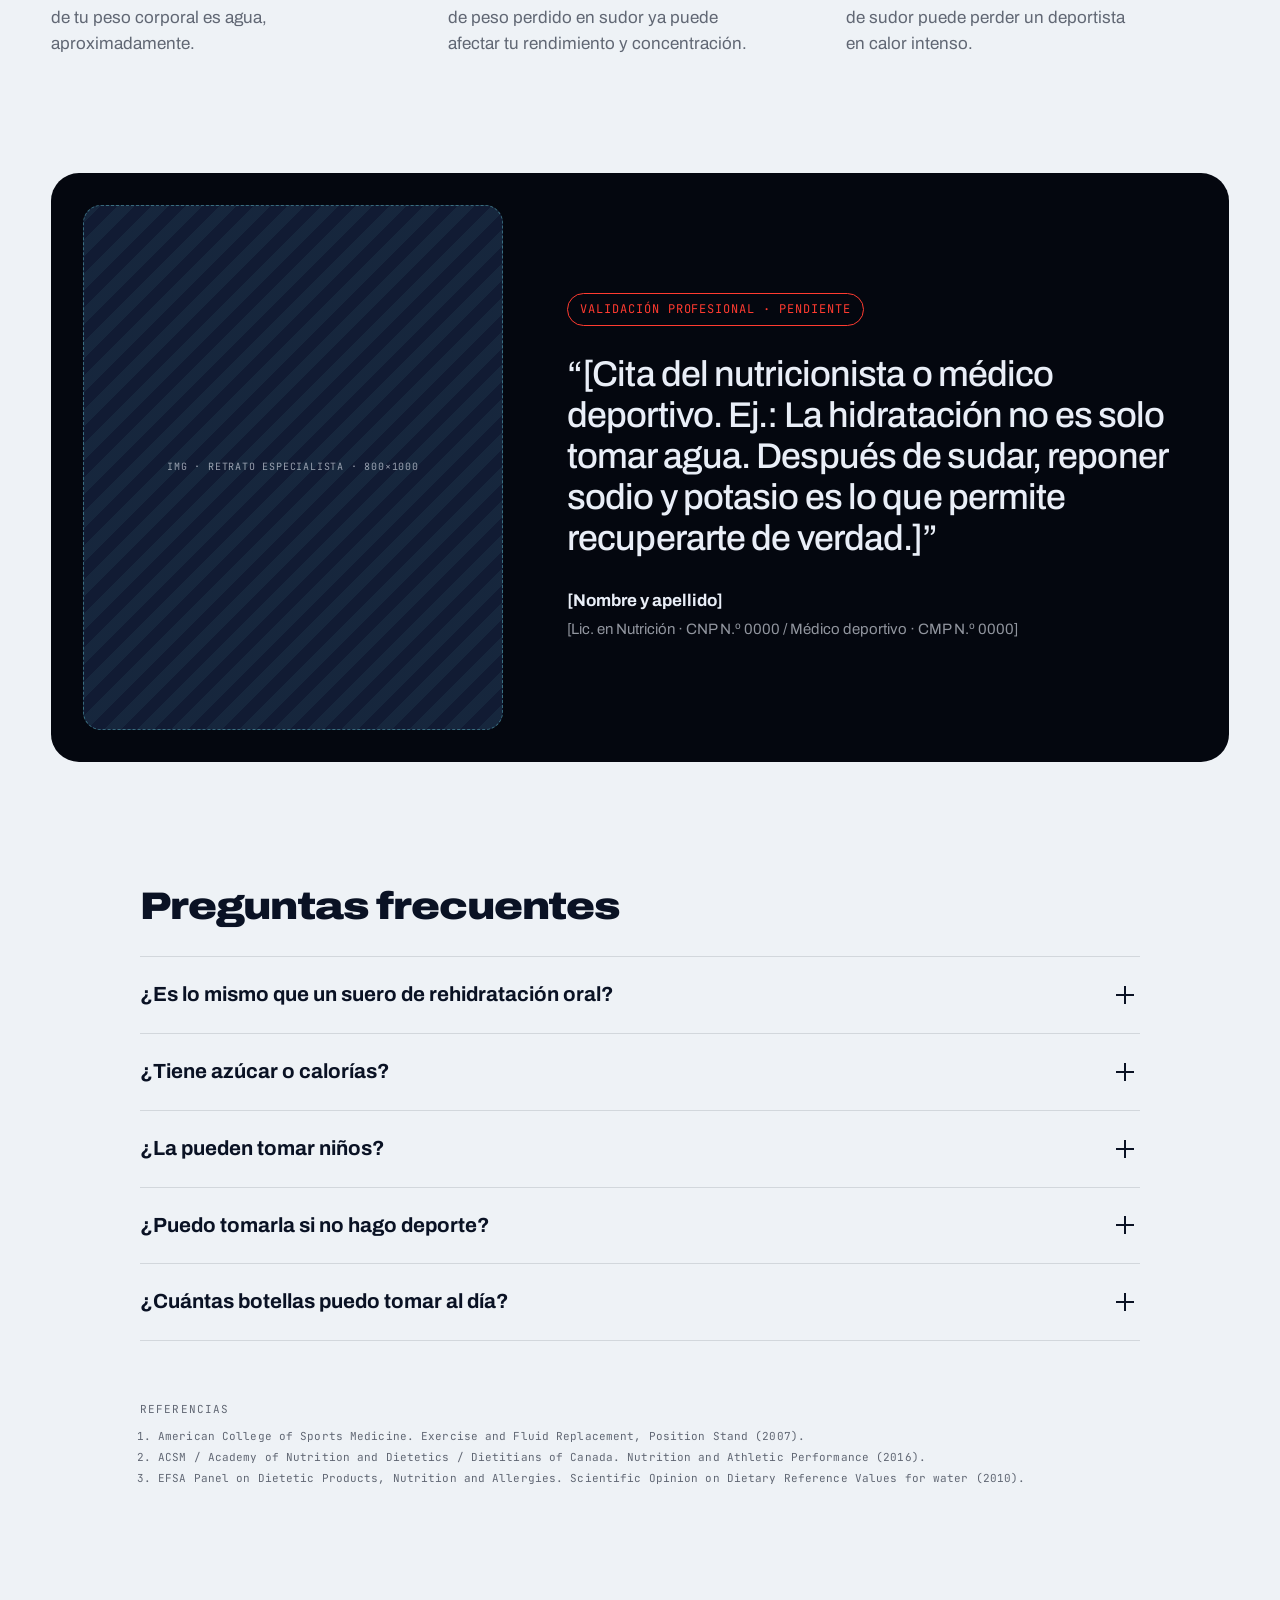
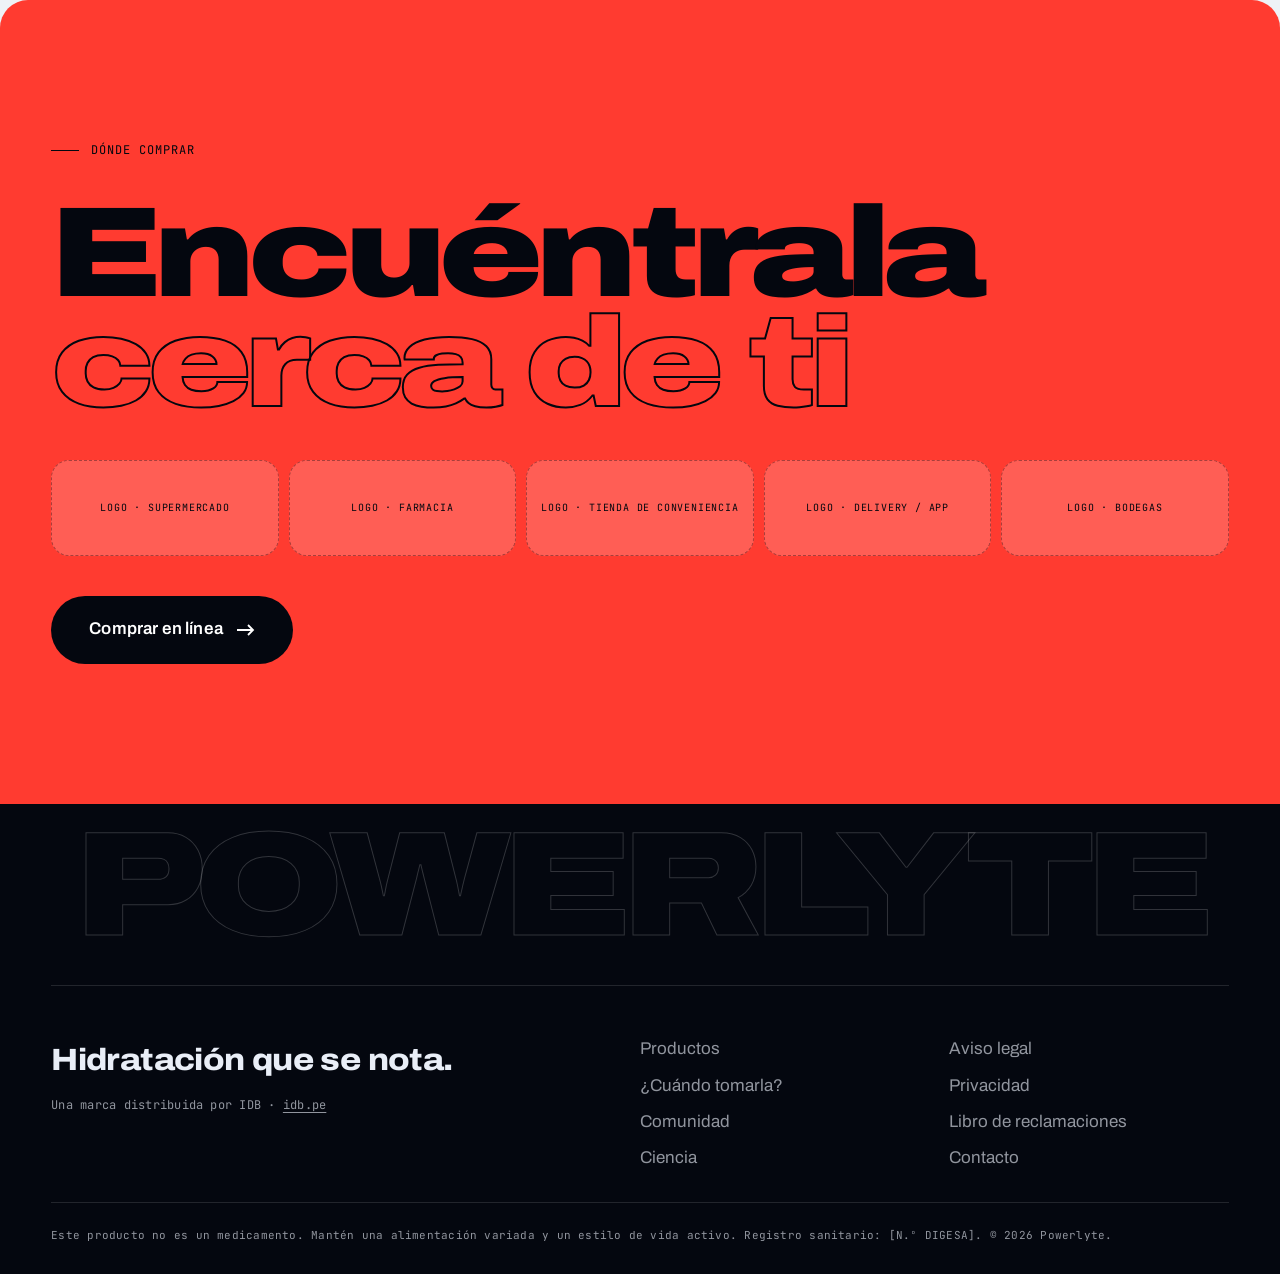
==== commit ad4f3b1d: "Powerlyte: Comunidad pasa antes que Respaldo científico (FAQ cierra antes de comprar) Co-Authored-By" ====
--- a/powerlyte/index.html
+++ b/powerlyte/index.html
@@ -43,8 +43,8 @@
   <nav class="nav__links" aria-label="Principal">
     <a href="#productos"><span>01</span>Productos</a>
     <a href="#cuando"><span>02</span>¿Cuándo?</a>
-    <a href="#ciencia"><span>03</span>Ciencia</a>
-    <a href="#comunidad"><span>04</span>Comunidad</a>
+    <a href="#comunidad"><span>03</span>Comunidad</a>
+    <a href="#ciencia"><span>04</span>Ciencia</a>
   </nav>
   <a href="#comprar" class="btn btn--sm btn--glass magnetic"><span>Dónde comprar</span></a>
   <button class="nav__burger" aria-label="Abrir menú" aria-expanded="false" data-burger><span></span><span></span></button>
@@ -53,8 +53,8 @@
 <div class="menu" data-menu aria-hidden="true">
   <a href="#productos">Productos</a>
   <a href="#cuando">¿Cuándo tomarla?</a>
+  <a href="#comunidad">Comunidad</a>
   <a href="#ciencia">Ciencia</a>
-  <a href="#comunidad">Comunidad</a>
   <a href="#comprar">Dónde comprar</a>
 </div>
 
@@ -315,10 +315,74 @@
   </div>
 </section>
 
-<!-- ============ 03 CIENCIA ============ -->
+<!-- ============ 03 COMUNIDAD ============ -->
+<section class="community" id="comunidad" data-section="comunidad">
+  <header class="sec-head sec-head--light">
+    <span class="sec-num mono">03 — Deporte y comunidad</span>
+    <h2 class="sec-title" data-split-lines>Donde se suda,<br><em>ahí estamos.</em></h2>
+  </header>
+
+  <div class="team">
+    <article class="athlete athlete--xl" data-cursor="Perfil">
+      <figure class="ph photo"><img src="assets/img/manzana-trofeos-padel.webp" alt="Botella Powerlyte sabor Manzana frente a los trofeos de campeón de un torneo de pádel" width="511" height="762" loading="lazy"></figure>
+      <div class="athlete__info"><span class="mono">Pádel · Torneos</span><h3>Hidratación de campeones</h3><p>Presentes en la premiación de los torneos de pádel.</p></div>
+    </article>
+    <article class="athlete" data-cursor="Perfil">
+      <figure class="ph photo"><img src="assets/img/mandarina-mundial-2026.webp" alt="Mascota Powerlyte sabor Mandarina animando en un estadio del Mundial 2026" width="586" height="765" loading="lazy"></figure>
+      <div class="athlete__info"><span class="mono">Fútbol · Mundial 2026</span><h3>Alentamos con todo</h3></div>
+    </article>
+    <article class="athlete" data-cursor="Perfil">
+      <figure class="ph photo"><img src="assets/img/futbol-femenino.webp" alt="Jugadoras de Real Felipe FC tomando Powerlyte en la cancha" width="502" height="619" loading="lazy"></figure>
+      <div class="athlete__info"><span class="mono">Fútbol femenino · Chiclayo</span><h3>Real Felipe FC</h3></div>
+    </article>
+    <article class="athlete" data-cursor="Perfil">
+      <figure class="ph photo"><img src="assets/img/natacion-playa.webp" alt="Nadadores medallistas del Lima Aqua Fest con Powerlyte en la playa" width="544" height="702" loading="lazy"></figure>
+      <div class="athlete__info"><span class="mono">Natación en aguas abiertas</span><h3>Lima Aqua Fest</h3></div>
+    </article>
+    <article class="athlete" data-cursor="Perfil">
+      <figure class="ph photo"><img src="assets/img/futbol-entrenamiento.webp" alt="Jugadores del Club Juan Pablo II con Powerlyte en el entrenamiento" width="760" height="733" loading="lazy"></figure>
+      <div class="athlete__info"><span class="mono">Fútbol · Liga 1</span><h3>Club Juan Pablo II</h3></div>
+    </article>
+  </div>
+
+  <div class="events">
+    <div class="events__head">
+      <h3>Dónde hemos estado</h3>
+      <span class="mono">Torneos · clubes · activaciones</span>
+    </div>
+    <ul class="events__list" data-events>
+      <li data-img="Lima Aqua Fest" data-src="assets/img/natacion-playa.webp"><time class="mono">Natación</time><b>Lima Aqua Fest</b><span>Aguas abiertas · Lima</span><em class="mono">Presentes</em></li>
+      <li data-img="Real Felipe FC" data-src="assets/img/futbol-femenino.webp"><time class="mono">Fútbol femenino</time><b>Real Felipe FC</b><span>Chiclayo</span><em class="mono">Equipo</em></li>
+      <li data-img="Club Juan Pablo II" data-src="assets/img/futbol-entrenamiento.webp"><time class="mono">Fútbol · Liga 1</time><b>Club Juan Pablo II</b><span>Entrenamientos</span><em class="mono">Equipo</em></li>
+      <li data-img="Torneo de pádel" data-src="assets/img/manzana-trofeos-padel.webp"><time class="mono">Pádel</time><b>Torneos de pádel</b><span>Premiación de campeones</span><em class="mono">Auspicio</em></li>
+      <li data-img="Mundial 2026" data-src="assets/img/mandarina-mundial-2026.webp"><time class="mono">Fútbol</time><b>Rumbo al Mundial 2026</b><span>Campaña Powerlyte Mandarina</span><em class="mono">Campaña</em></li>
+    </ul>
+    <div class="events__float" aria-hidden="true"><div class="ph"><span class="mono" data-float-label>IMG · Evento</span><img data-float-img alt="" hidden></div></div>
+  </div>
+
+  <div class="social">
+    <p class="social__tag">#<span>HidrataciónQueSeNota</span></p>
+    <!-- TODO: reemplazar href="#" por las URLs oficiales -->
+    <div class="social__links">
+      <a href="#" class="social__link" data-cursor="Seguir"><span class="mono">01</span>Instagram<i class="arrow"></i></a>
+      <a href="#" class="social__link" data-cursor="Seguir"><span class="mono">02</span>TikTok<i class="arrow"></i></a>
+      <a href="#" class="social__link" data-cursor="Seguir"><span class="mono">03</span>Facebook<i class="arrow"></i></a>
+      <a href="#" class="social__link" data-cursor="Seguir"><span class="mono">04</span>YouTube<i class="arrow"></i></a>
+    </div>
+    <div class="ugc">
+      <figure class="ph photo"><img src="assets/img/cooler-sabores.webp" alt="Cooler con botellas Powerlyte" width="591" height="759" loading="lazy"></figure>
+      <figure class="ph photo"><img src="assets/img/tropical-mano-cielo.webp" alt="Powerlyte Tropical en alto" width="588" height="757" loading="lazy"></figure>
+      <figure class="ph photo"><img src="assets/img/tropical-corredora.webp" alt="Corredora con Powerlyte Tropical" width="622" height="769" loading="lazy"></figure>
+      <figure class="ph photo"><img src="assets/img/mandarina-mundial-2026.webp" alt="Mascota Powerlyte Mandarina" width="586" height="765" loading="lazy"></figure>
+      <figure class="ph photo"><img src="assets/img/futbol-femenino.webp" alt="Real Felipe FC con Powerlyte" width="502" height="619" loading="lazy"></figure>
+    </div>
+  </div>
+</section>
+
+<!-- ============ 04 CIENCIA ============ -->
 <section class="science" id="ciencia" data-section="ciencia">
   <header class="sec-head">
-    <span class="sec-num mono">03 — Respaldo científico</span>
+    <span class="sec-num mono">04 — Respaldo científico</span>
     <h2 class="sec-title" data-split-lines>El sudor no es<br><em>solo agua.</em></h2>
     <p class="sec-intro reveal">Los electrolitos son minerales con carga eléctrica. Viajan disueltos en tu cuerpo y hacen posible que tus músculos se contraigan, tus nervios envíen señales y tus células retengan agua. Cuando sudas, se van con el sudor.</p>
   </header>
@@ -409,70 +473,6 @@
   </div>
 </section>
 
-<!-- ============ 04 COMUNIDAD ============ -->
-<section class="community" id="comunidad" data-section="comunidad">
-  <header class="sec-head sec-head--light">
-    <span class="sec-num mono">04 — Deporte y comunidad</span>
-    <h2 class="sec-title" data-split-lines>Donde se suda,<br><em>ahí estamos.</em></h2>
-  </header>
-
-  <div class="team">
-    <article class="athlete athlete--xl" data-cursor="Perfil">
-      <figure class="ph photo"><img src="assets/img/manzana-trofeos-padel.webp" alt="Botella Powerlyte sabor Manzana frente a los trofeos de campeón de un torneo de pádel" width="511" height="762" loading="lazy"></figure>
-      <div class="athlete__info"><span class="mono">Pádel · Torneos</span><h3>Hidratación de campeones</h3><p>Presentes en la premiación de los torneos de pádel.</p></div>
-    </article>
-    <article class="athlete" data-cursor="Perfil">
-      <figure class="ph photo"><img src="assets/img/mandarina-mundial-2026.webp" alt="Mascota Powerlyte sabor Mandarina animando en un estadio del Mundial 2026" width="586" height="765" loading="lazy"></figure>
-      <div class="athlete__info"><span class="mono">Fútbol · Mundial 2026</span><h3>Alentamos con todo</h3></div>
-    </article>
-    <article class="athlete" data-cursor="Perfil">
-      <figure class="ph photo"><img src="assets/img/futbol-femenino.webp" alt="Jugadoras de Real Felipe FC tomando Powerlyte en la cancha" width="502" height="619" loading="lazy"></figure>
-      <div class="athlete__info"><span class="mono">Fútbol femenino · Chiclayo</span><h3>Real Felipe FC</h3></div>
-    </article>
-    <article class="athlete" data-cursor="Perfil">
-      <figure class="ph photo"><img src="assets/img/natacion-playa.webp" alt="Nadadores medallistas del Lima Aqua Fest con Powerlyte en la playa" width="544" height="702" loading="lazy"></figure>
-      <div class="athlete__info"><span class="mono">Natación en aguas abiertas</span><h3>Lima Aqua Fest</h3></div>
-    </article>
-    <article class="athlete" data-cursor="Perfil">
-      <figure class="ph photo"><img src="assets/img/futbol-entrenamiento.webp" alt="Jugadores del Club Juan Pablo II con Powerlyte en el entrenamiento" width="760" height="733" loading="lazy"></figure>
-      <div class="athlete__info"><span class="mono">Fútbol · Liga 1</span><h3>Club Juan Pablo II</h3></div>
-    </article>
-  </div>
-
-  <div class="events">
-    <div class="events__head">
-      <h3>Dónde hemos estado</h3>
-      <span class="mono">Torneos · clubes · activaciones</span>
-    </div>
-    <ul class="events__list" data-events>
-      <li data-img="Lima Aqua Fest" data-src="assets/img/natacion-playa.webp"><time class="mono">Natación</time><b>Lima Aqua Fest</b><span>Aguas abiertas · Lima</span><em class="mono">Presentes</em></li>
-      <li data-img="Real Felipe FC" data-src="assets/img/futbol-femenino.webp"><time class="mono">Fútbol femenino</time><b>Real Felipe FC</b><span>Chiclayo</span><em class="mono">Equipo</em></li>
-      <li data-img="Club Juan Pablo II" data-src="assets/img/futbol-entrenamiento.webp"><time class="mono">Fútbol · Liga 1</time><b>Club Juan Pablo II</b><span>Entrenamientos</span><em class="mono">Equipo</em></li>
-      <li data-img="Torneo de pádel" data-src="assets/img/manzana-trofeos-padel.webp"><time class="mono">Pádel</time><b>Torneos de pádel</b><span>Premiación de campeones</span><em class="mono">Auspicio</em></li>
-      <li data-img="Mundial 2026" data-src="assets/img/mandarina-mundial-2026.webp"><time class="mono">Fútbol</time><b>Rumbo al Mundial 2026</b><span>Campaña Powerlyte Mandarina</span><em class="mono">Campaña</em></li>
-    </ul>
-    <div class="events__float" aria-hidden="true"><div class="ph"><span class="mono" data-float-label>IMG · Evento</span><img data-float-img alt="" hidden></div></div>
-  </div>
-
-  <div class="social">
-    <p class="social__tag">#<span>HidrataciónQueSeNota</span></p>
-    <!-- TODO: reemplazar href="#" por las URLs oficiales -->
-    <div class="social__links">
-      <a href="#" class="social__link" data-cursor="Seguir"><span class="mono">01</span>Instagram<i class="arrow"></i></a>
-      <a href="#" class="social__link" data-cursor="Seguir"><span class="mono">02</span>TikTok<i class="arrow"></i></a>
-      <a href="#" class="social__link" data-cursor="Seguir"><span class="mono">03</span>Facebook<i class="arrow"></i></a>
-      <a href="#" class="social__link" data-cursor="Seguir"><span class="mono">04</span>YouTube<i class="arrow"></i></a>
-    </div>
-    <div class="ugc">
-      <figure class="ph photo"><img src="assets/img/cooler-sabores.webp" alt="Cooler con botellas Powerlyte" width="591" height="759" loading="lazy"></figure>
-      <figure class="ph photo"><img src="assets/img/tropical-mano-cielo.webp" alt="Powerlyte Tropical en alto" width="588" height="757" loading="lazy"></figure>
-      <figure class="ph photo"><img src="assets/img/tropical-corredora.webp" alt="Corredora con Powerlyte Tropical" width="622" height="769" loading="lazy"></figure>
-      <figure class="ph photo"><img src="assets/img/mandarina-mundial-2026.webp" alt="Mascota Powerlyte Mandarina" width="586" height="765" loading="lazy"></figure>
-      <figure class="ph photo"><img src="assets/img/futbol-femenino.webp" alt="Real Felipe FC con Powerlyte" width="502" height="619" loading="lazy"></figure>
-    </div>
-  </div>
-</section>
-
 <!-- ============ COMPRAR / CTA ============ -->
 <section class="buy" id="comprar">
   <div class="buy__inner">
@@ -500,7 +500,7 @@
       <p class="mono footer__small">Una marca distribuida por IDB · <a href="https://idb.pe/nuestras-marcas/" target="_blank" rel="noopener">idb.pe</a></p>
     </div>
     <nav class="footer__nav" aria-label="Pie de página">
-      <a href="#productos">Productos</a><a href="#cuando">¿Cuándo tomarla?</a><a href="#ciencia">Ciencia</a><a href="#comunidad">Comunidad</a>
+      <a href="#productos">Productos</a><a href="#cuando">¿Cuándo tomarla?</a><a href="#comunidad">Comunidad</a><a href="#ciencia">Ciencia</a>
     </nav>
     <nav class="footer__nav" aria-label="Legal">
       <a href="#">Aviso legal</a><a href="#">Privacidad</a><a href="#">Libro de reclamaciones</a><a href="#">Contacto</a>
--- a/powerlyte/styles.css
+++ b/powerlyte/styles.css
@@ -344,7 +344,7 @@
 /* =========================================================================
    03 CIENCIA (claro)
    ========================================================================= */
-.science{background:var(--paper);color:var(--text-ink);padding:clamp(90px,11vw,160px) var(--pad);position:relative;z-index:4;border-radius:var(--radius) var(--radius) 0 0;margin-top:-28px}
+.science{background:var(--paper);color:var(--text-ink);padding:clamp(90px,11vw,160px) var(--pad);position:relative;z-index:5;border-radius:var(--radius) var(--radius) 0 0;margin-top:-28px}
 .science .sec-intro{color:var(--text-ink-dim)}
 .ions{max-width:1400px;margin:0 auto;display:grid;grid-template-columns:repeat(4,1fr);gap:14px}
 .ioncard{--c:var(--ice);position:relative;background:#fff;border:1px solid var(--line-ink);border-radius:24px;padding:26px;display:flex;flex-direction:column;gap:12px;min-height:360px;overflow:hidden;transition:transform .6s var(--ease),background .5s,color .5s}
@@ -412,7 +412,7 @@
 /* =========================================================================
    04 COMUNIDAD (oscuro)
    ========================================================================= */
-.community{background:var(--ink);padding:clamp(90px,11vw,160px) var(--pad);position:relative;z-index:5;border-radius:var(--radius) var(--radius) 0 0;margin-top:-28px}
+.community{background:var(--ink);padding:clamp(90px,11vw,160px) var(--pad);position:relative;z-index:4;border-radius:var(--radius) var(--radius) 0 0;margin-top:-28px}
 .team{max-width:1400px;margin:0 auto;display:grid;grid-template-columns:repeat(4,1fr);grid-template-rows:repeat(2,minmax(240px,32vw));gap:14px}
 .athlete{position:relative;border-radius:22px;overflow:hidden}
 .athlete--xl{grid-column:span 2;grid-row:span 2}
@@ -505,3 +505,4 @@
 .athlete .photo img{object-position:center 25%}
 .athlete__info{padding-top:90px;background:linear-gradient(transparent,rgba(4,7,15,.55) 35%,rgba(4,7,15,.94))}
 .athlete__info .mono{justify-self:start;padding:5px 10px;border-radius:999px;background:rgba(4,7,15,.72);backdrop-filter:blur(6px);-webkit-backdrop-filter:blur(6px)}
+.community{box-shadow:0 -1px 0 rgba(124,245,255,.22),0 -30px 60px -20px rgba(0,0,0,.6)}
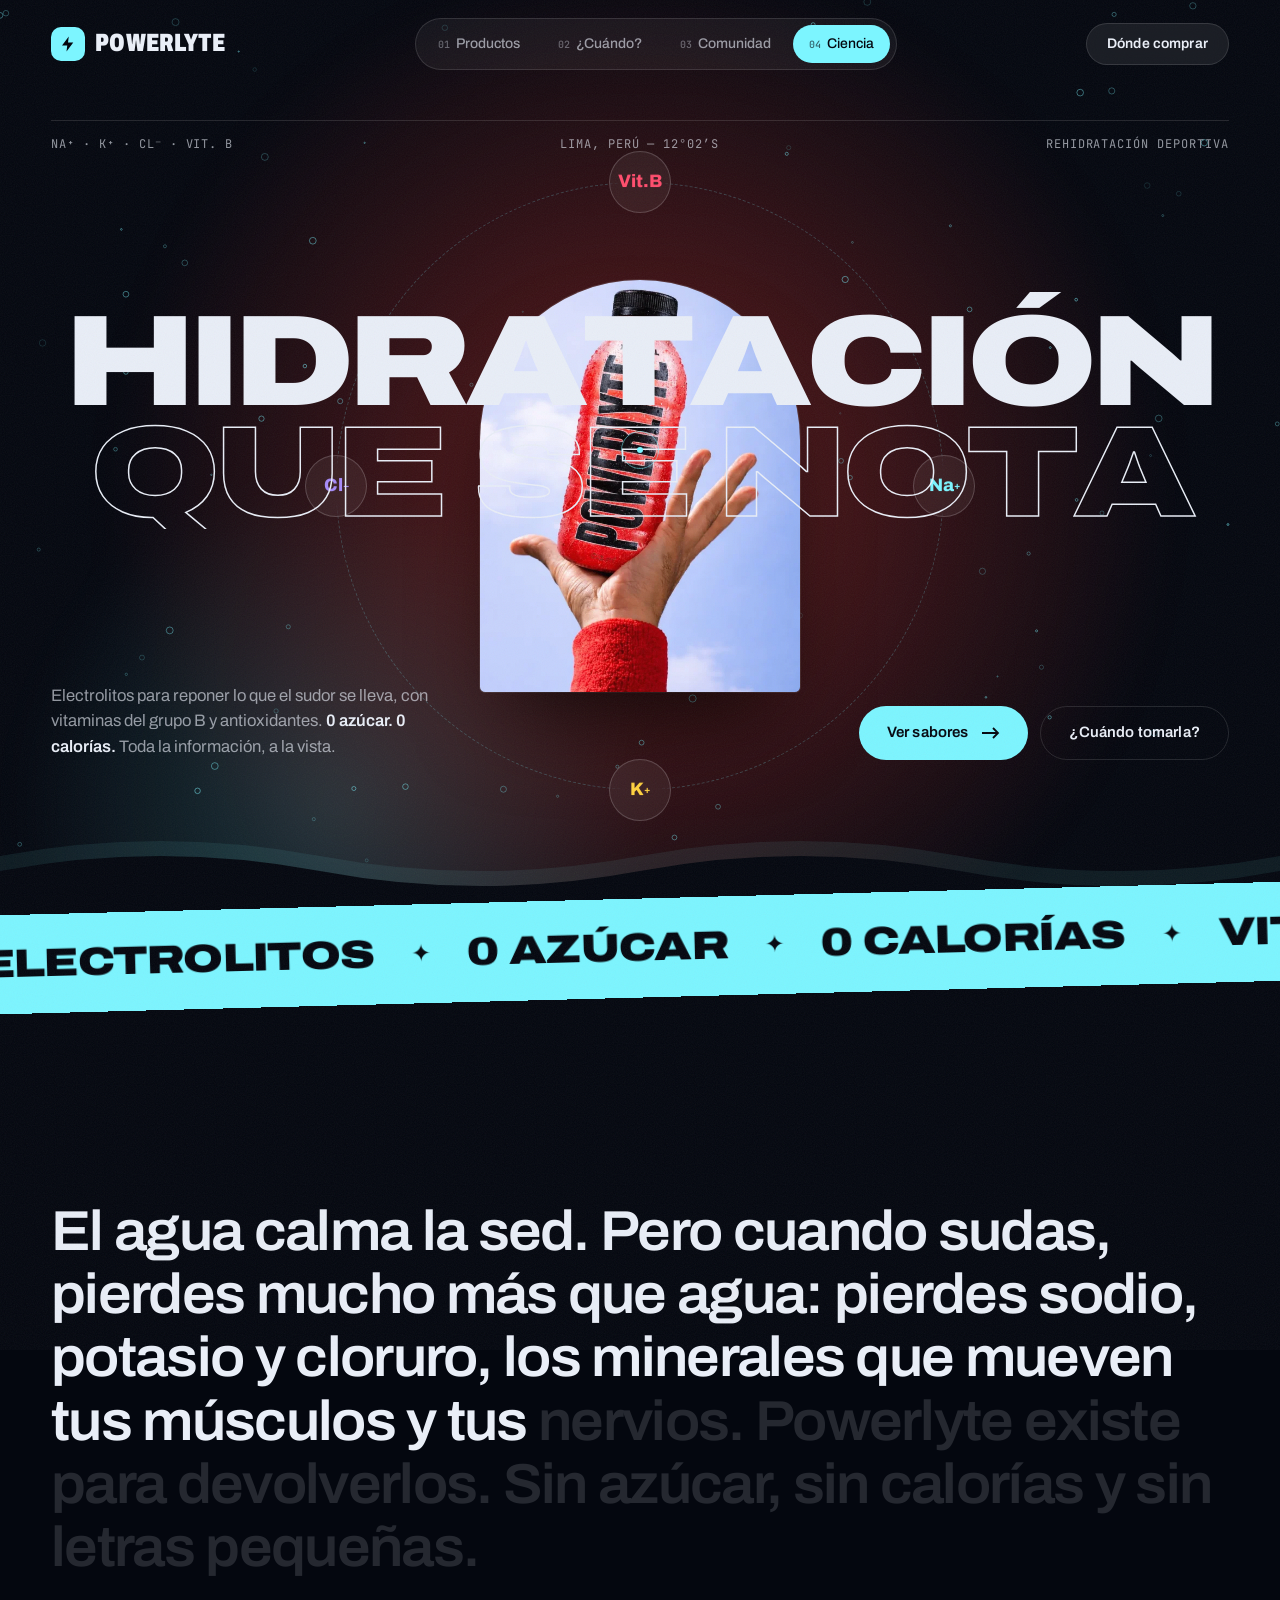
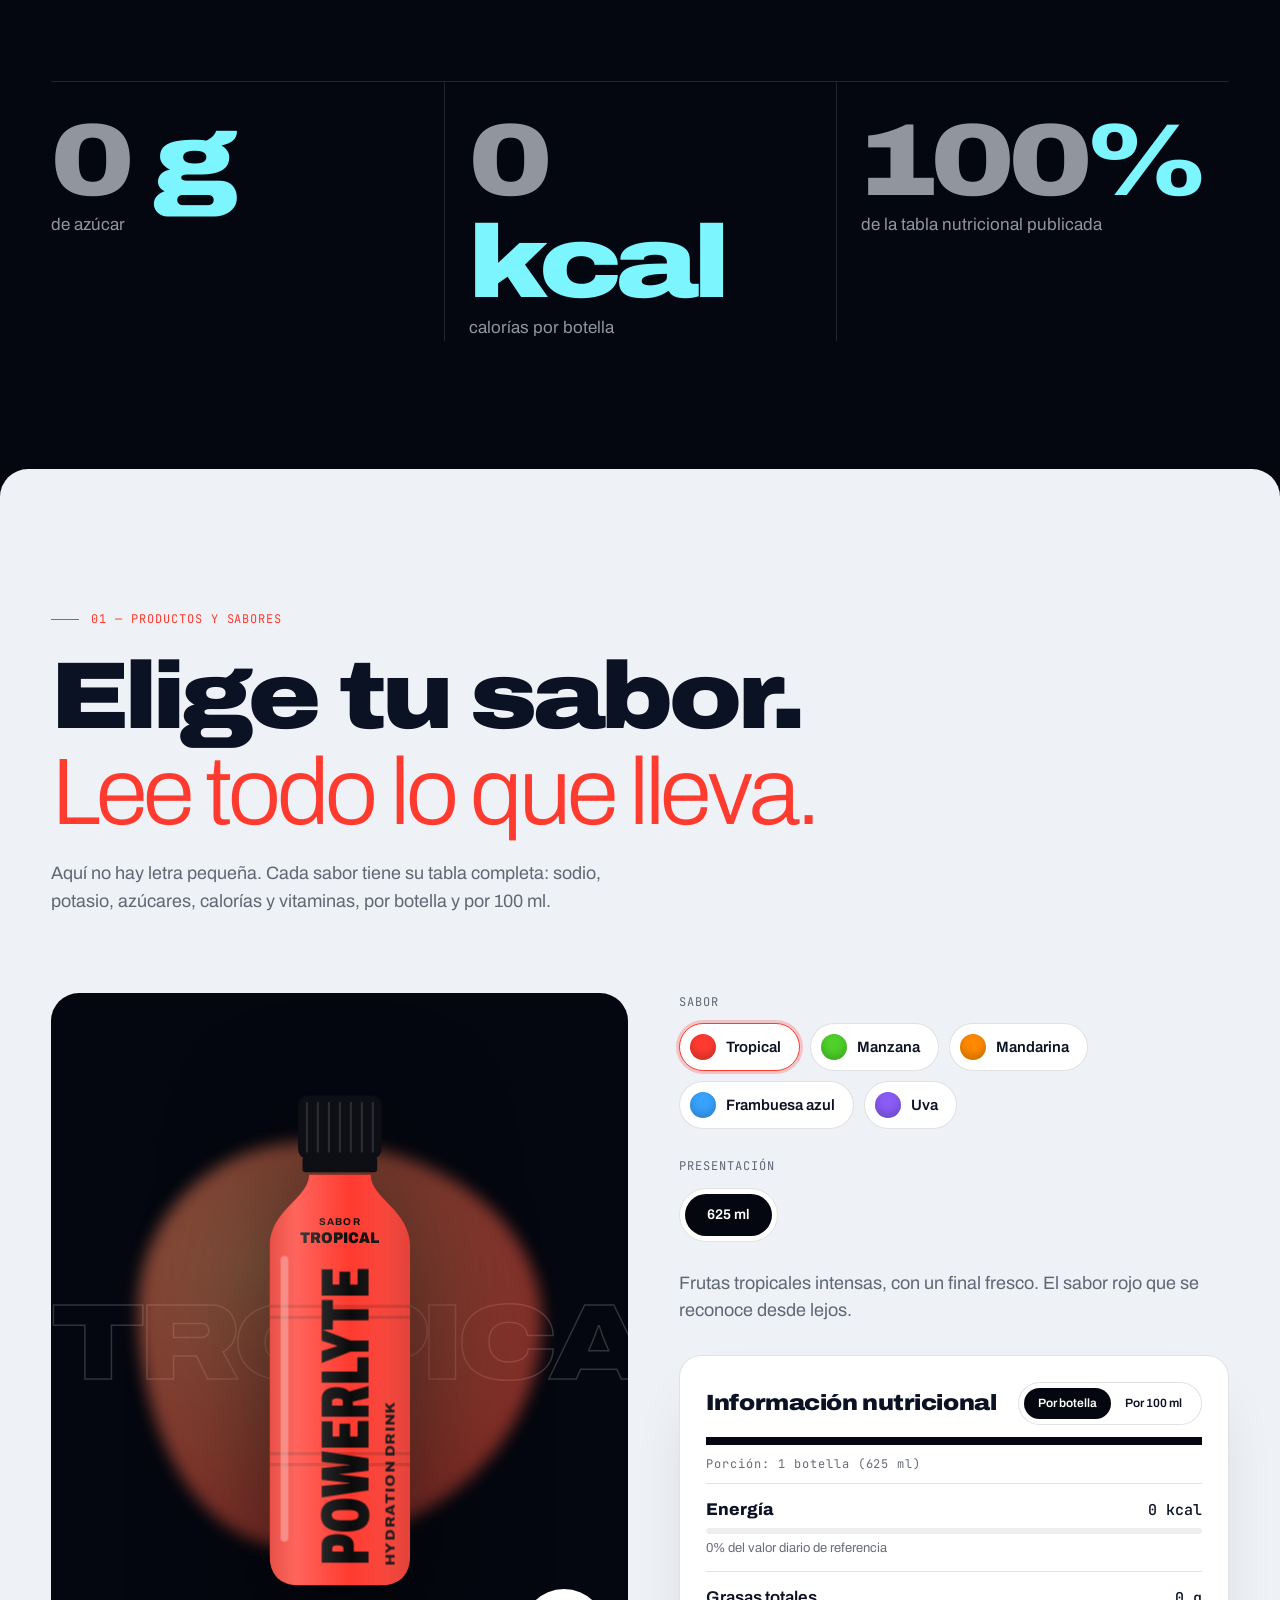
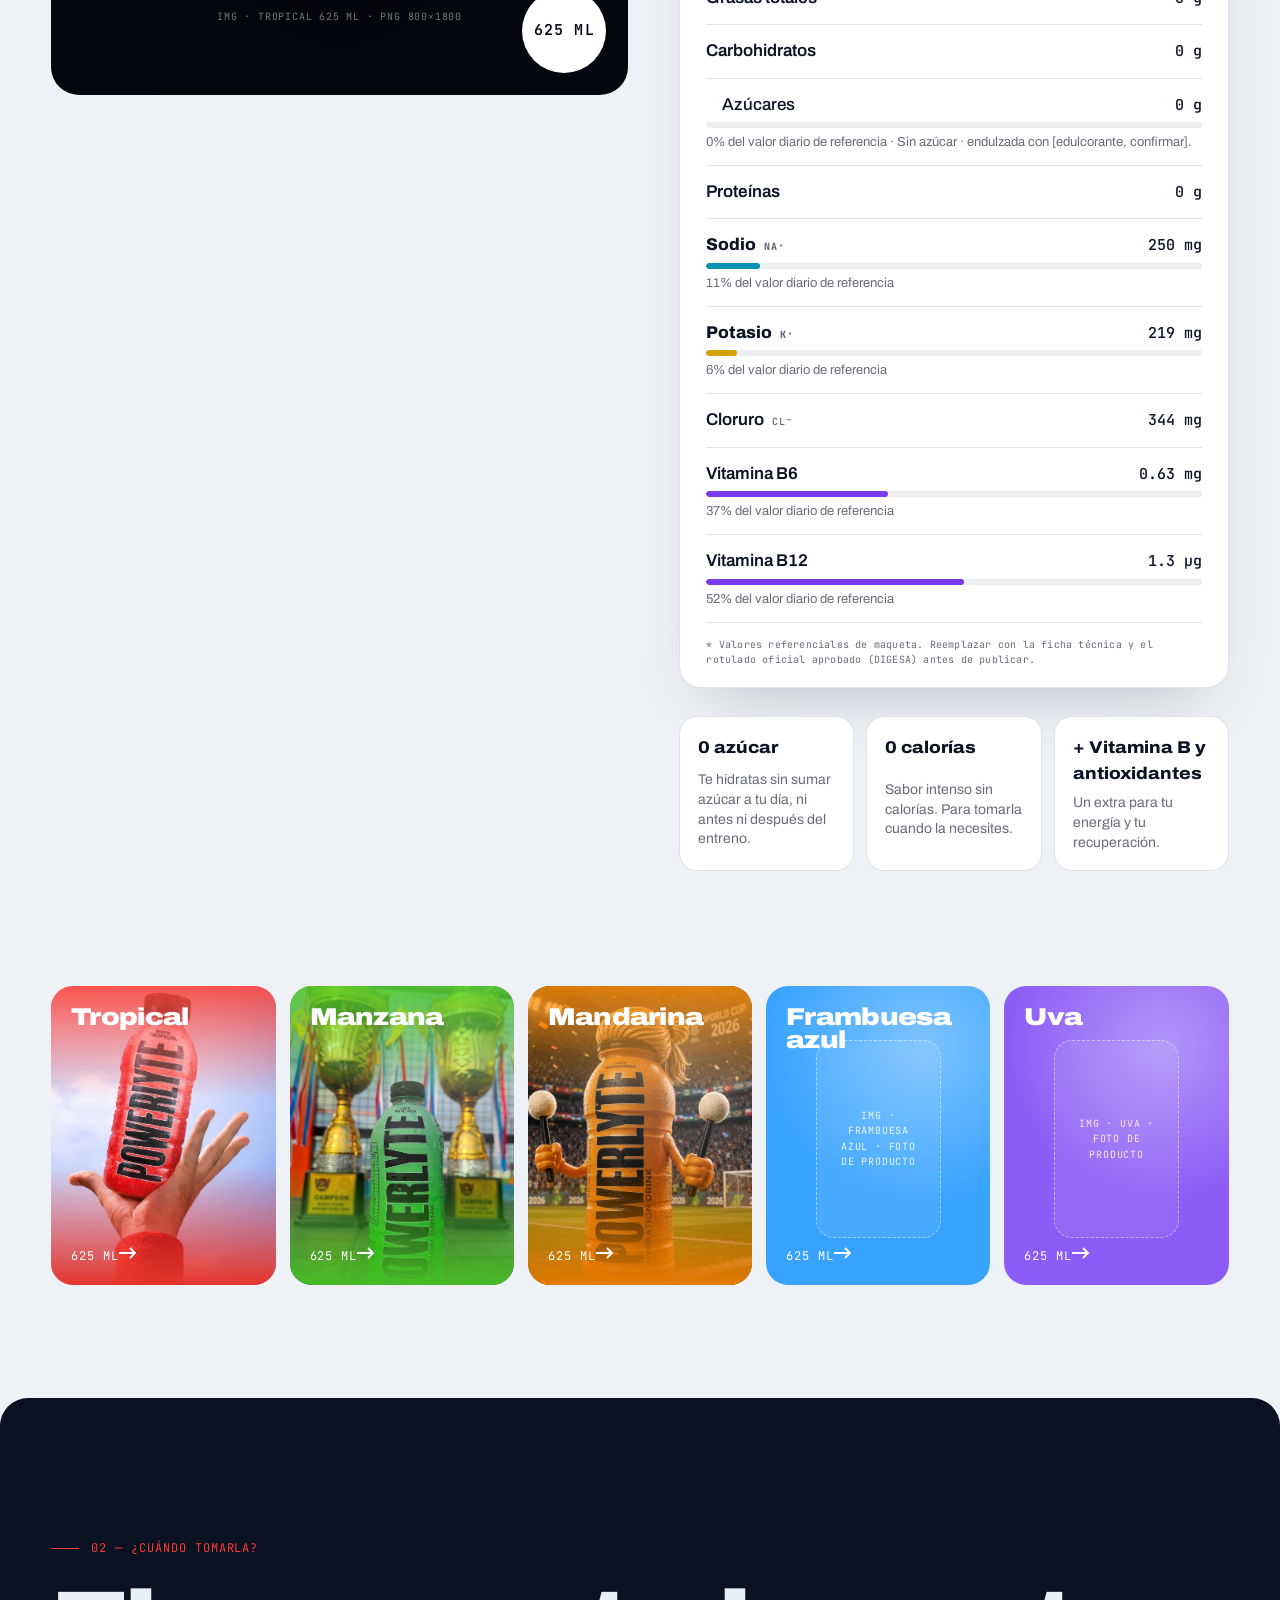
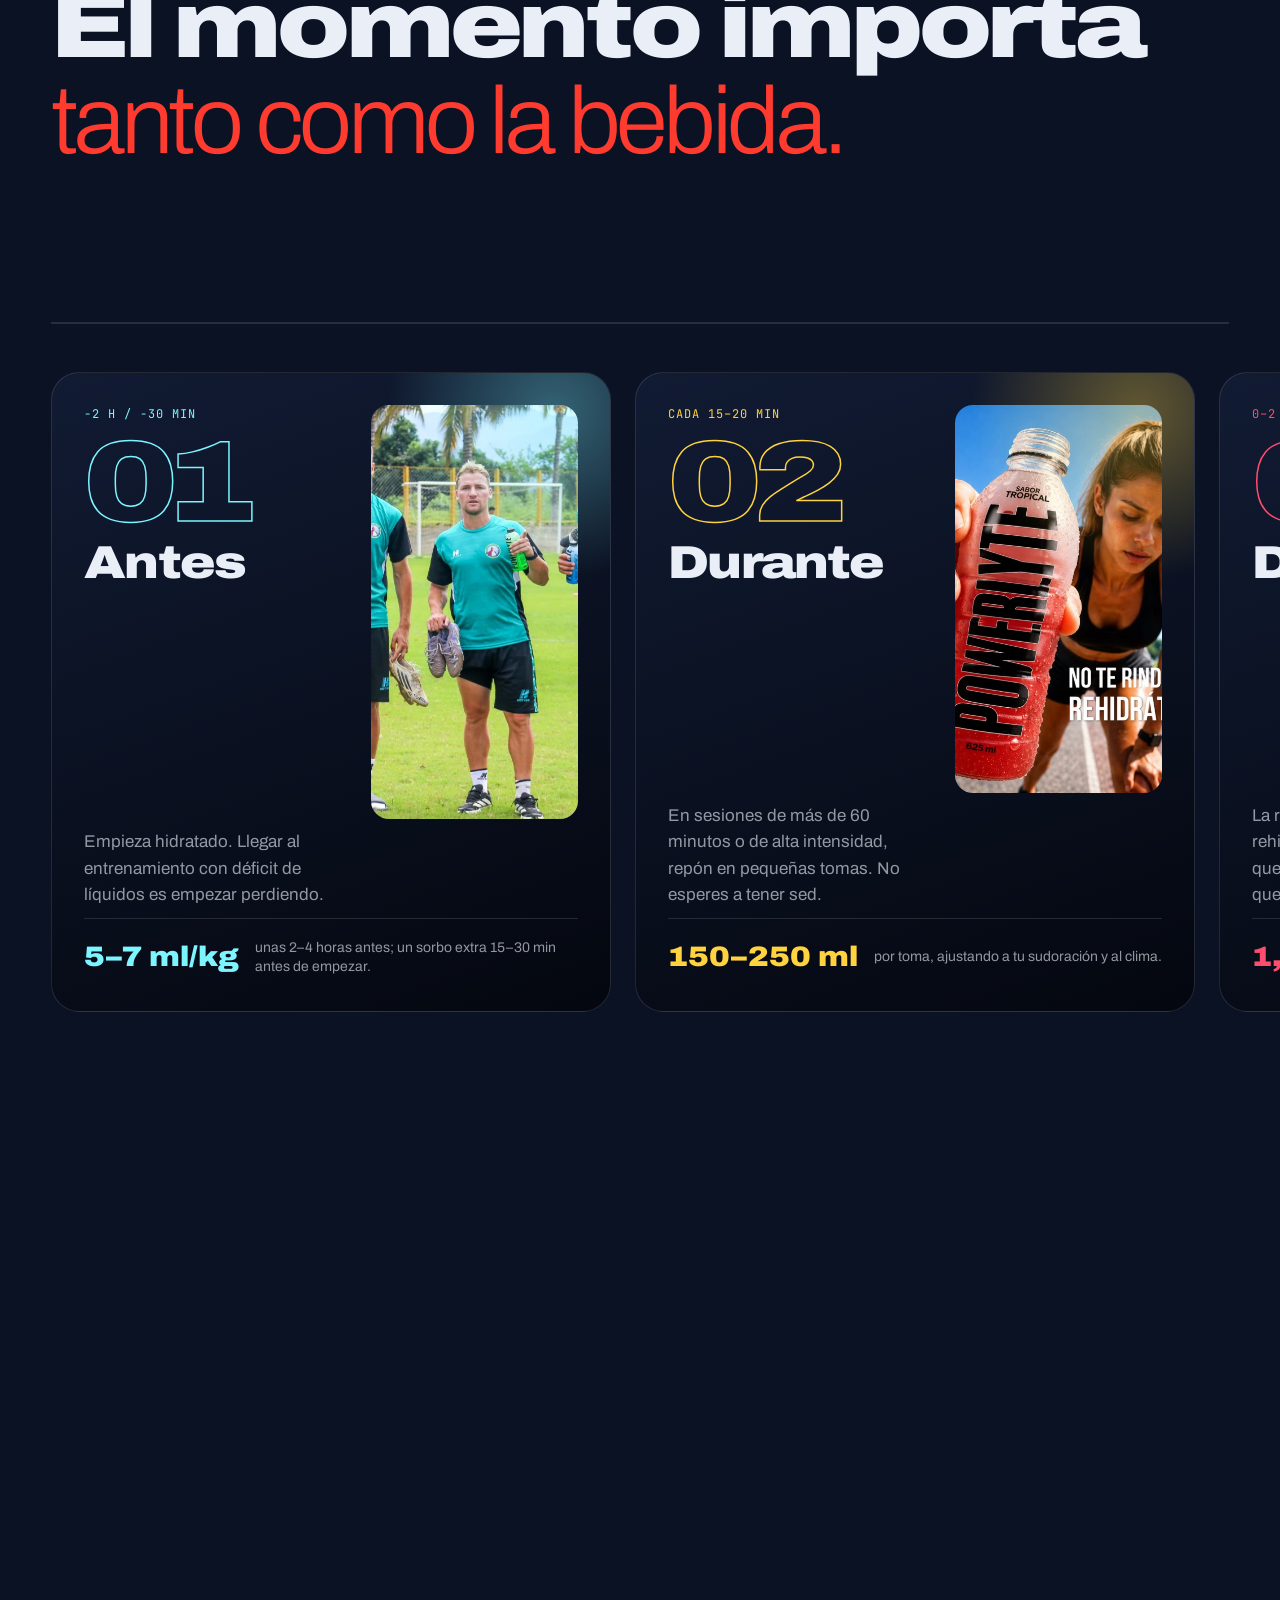
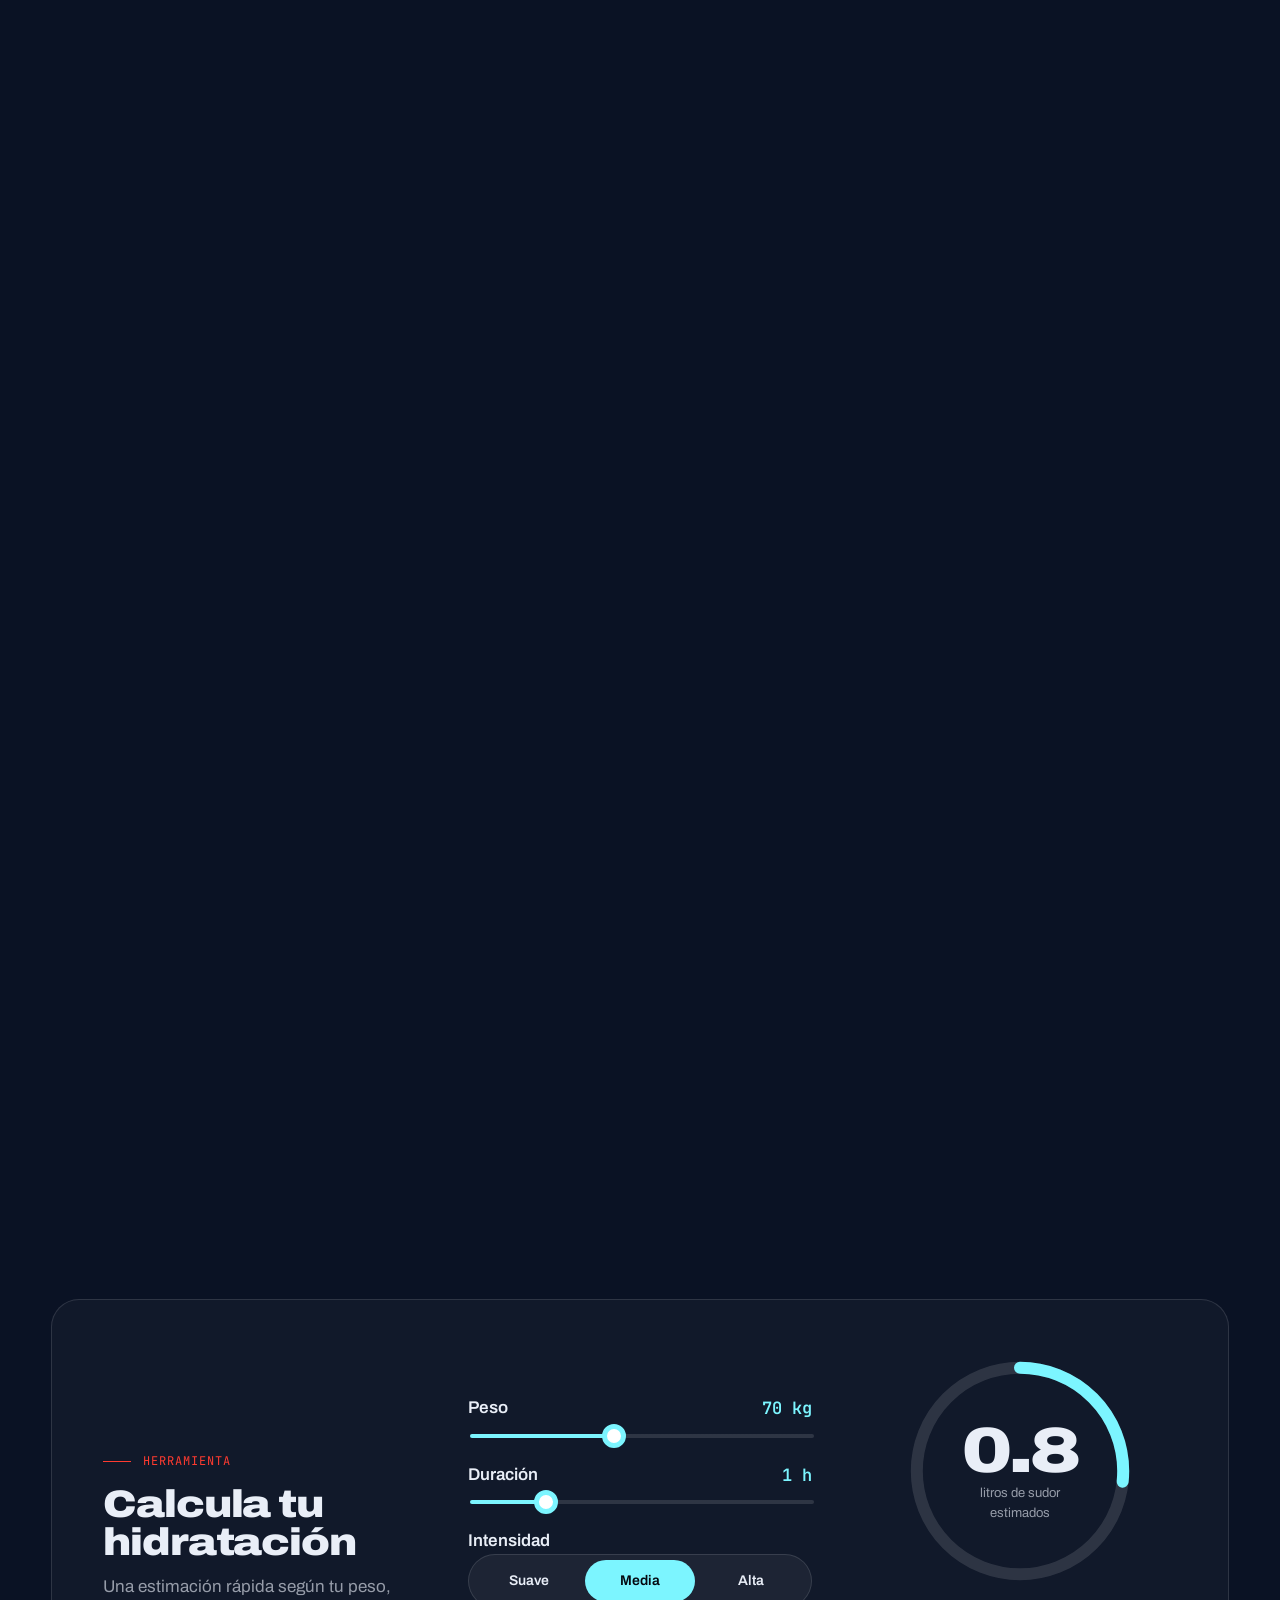
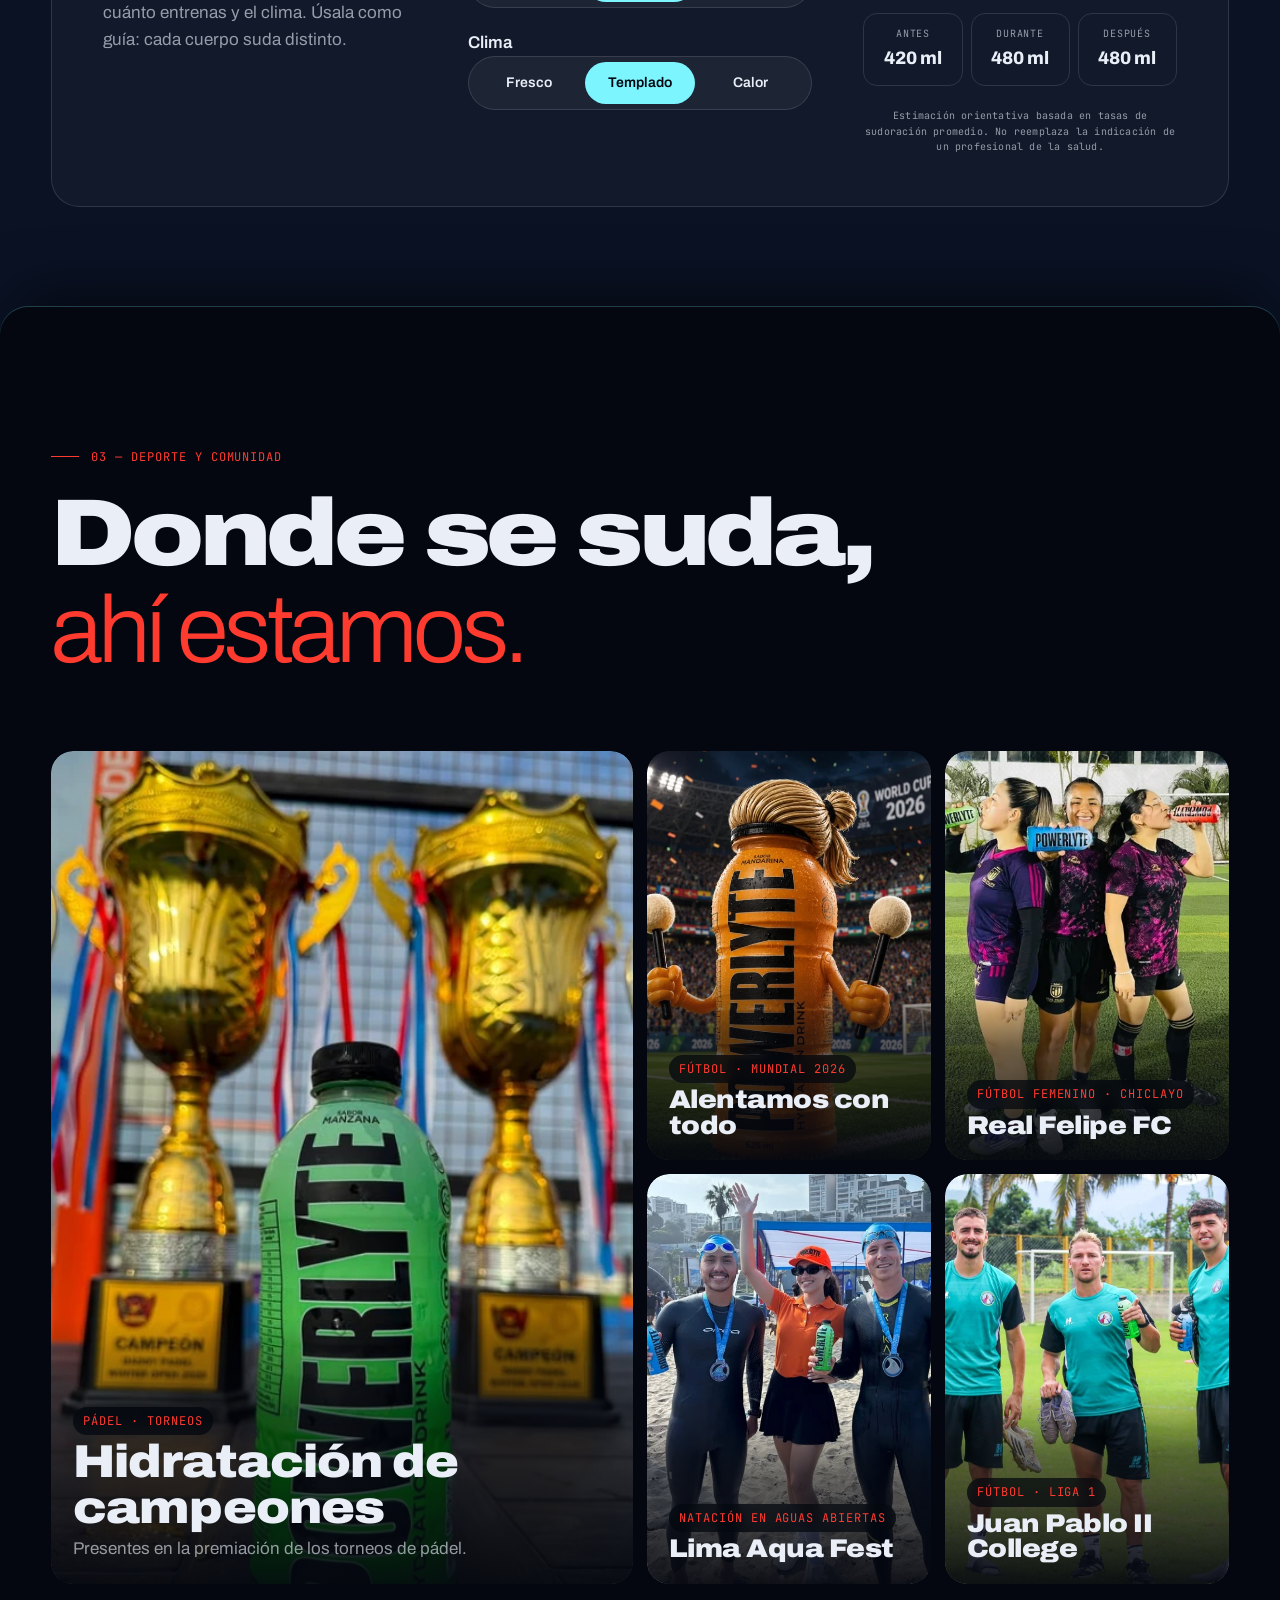
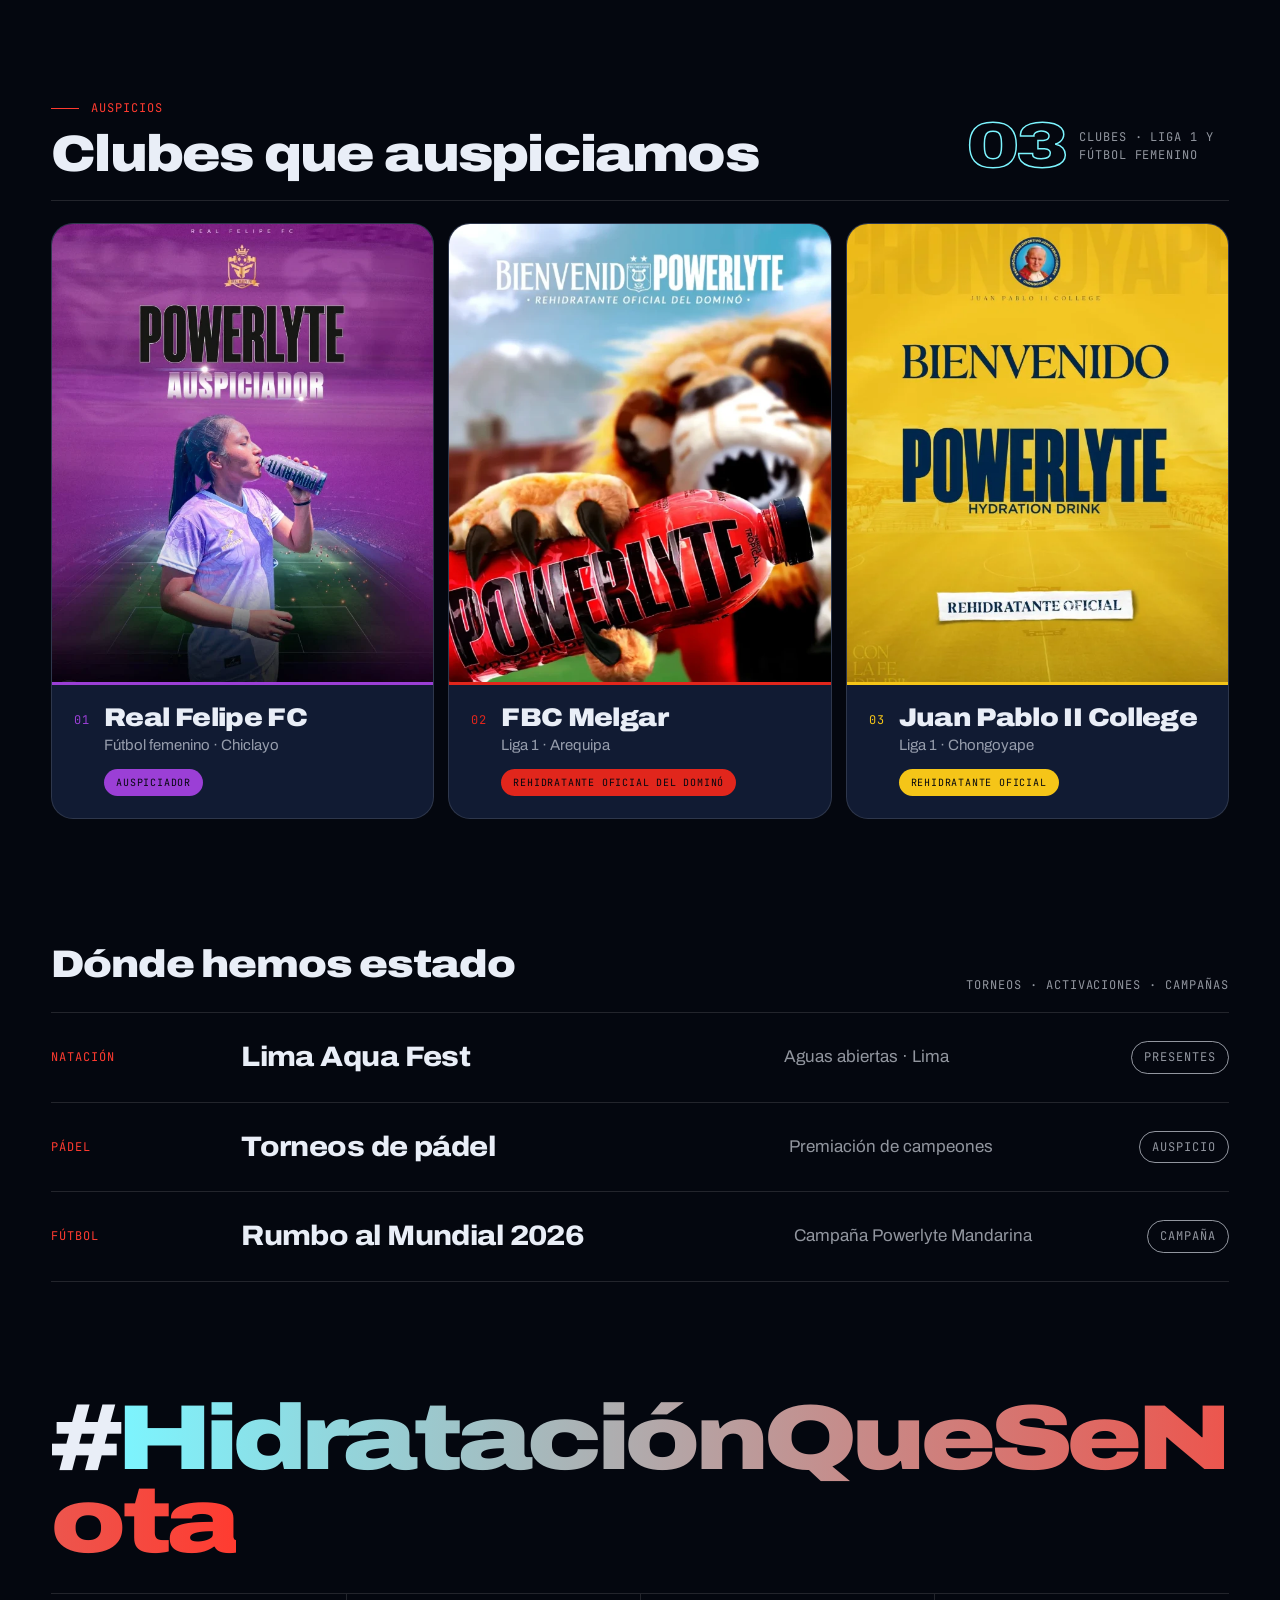
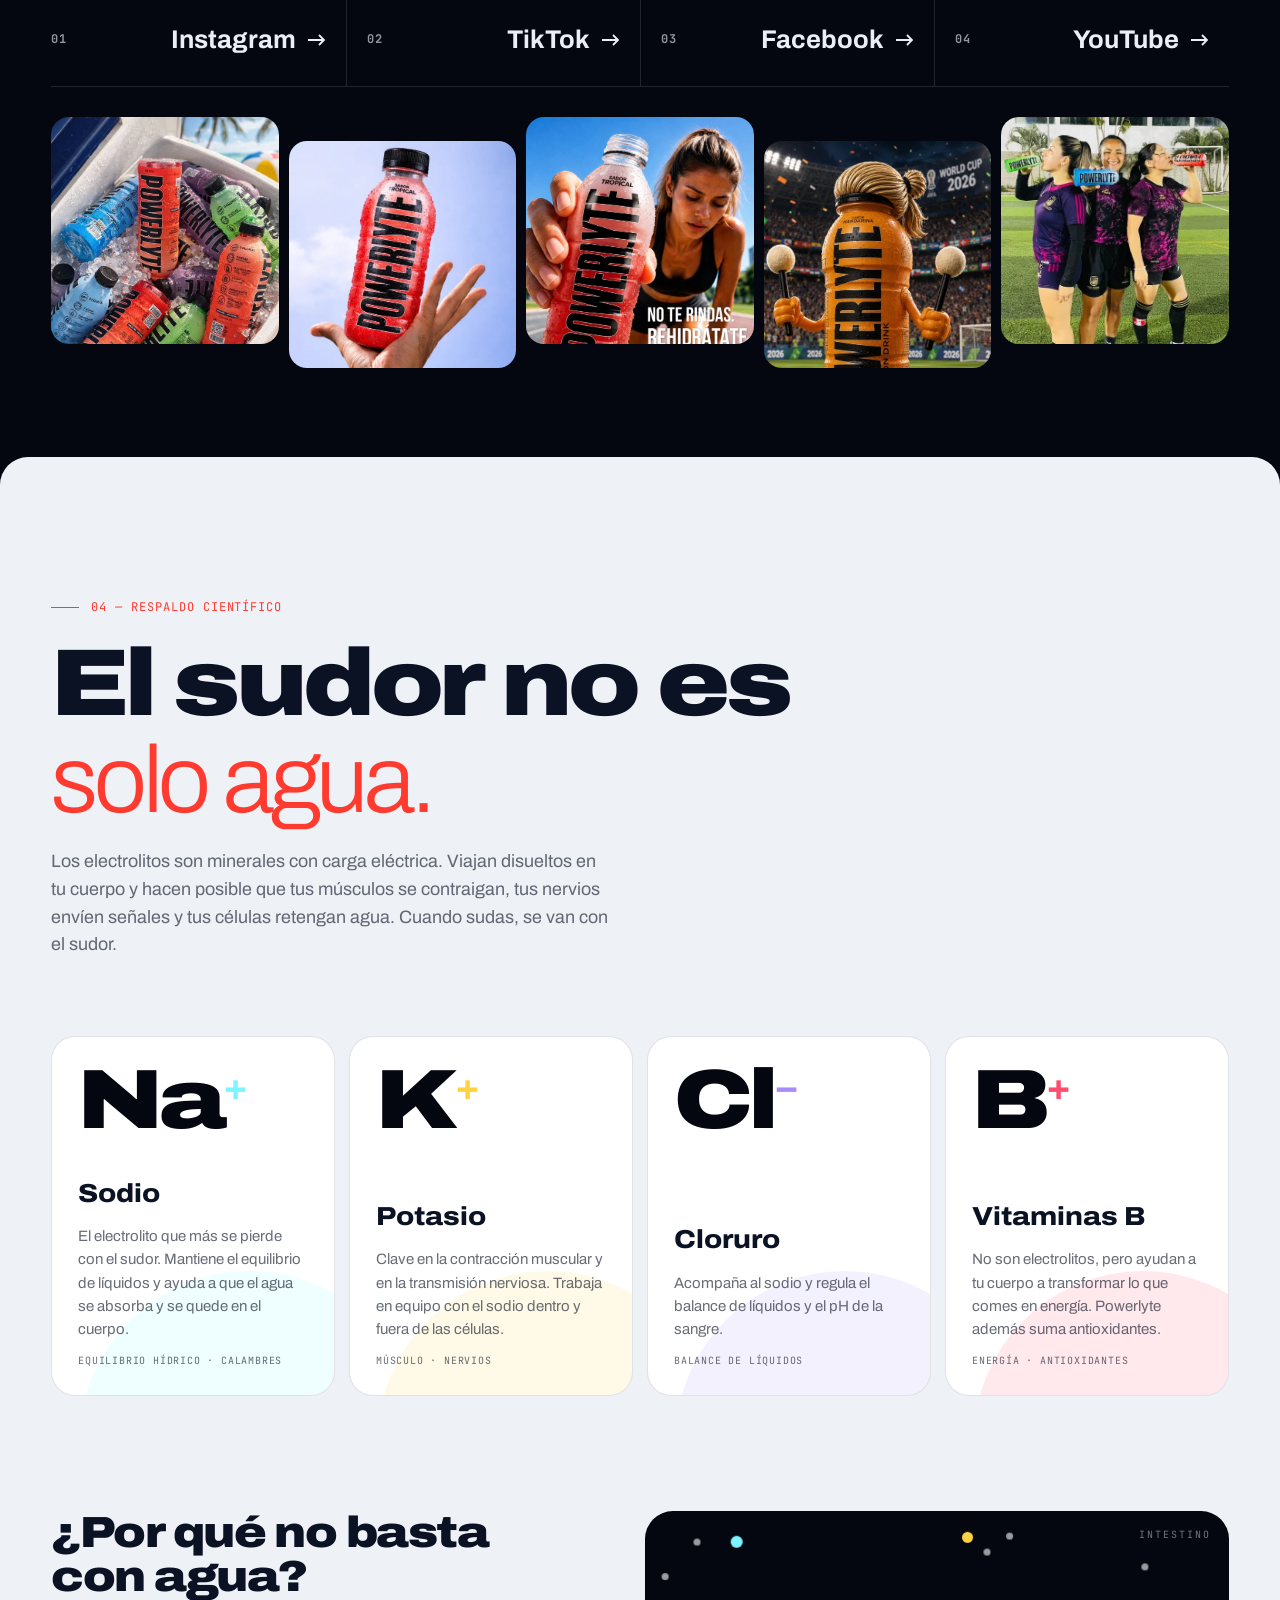
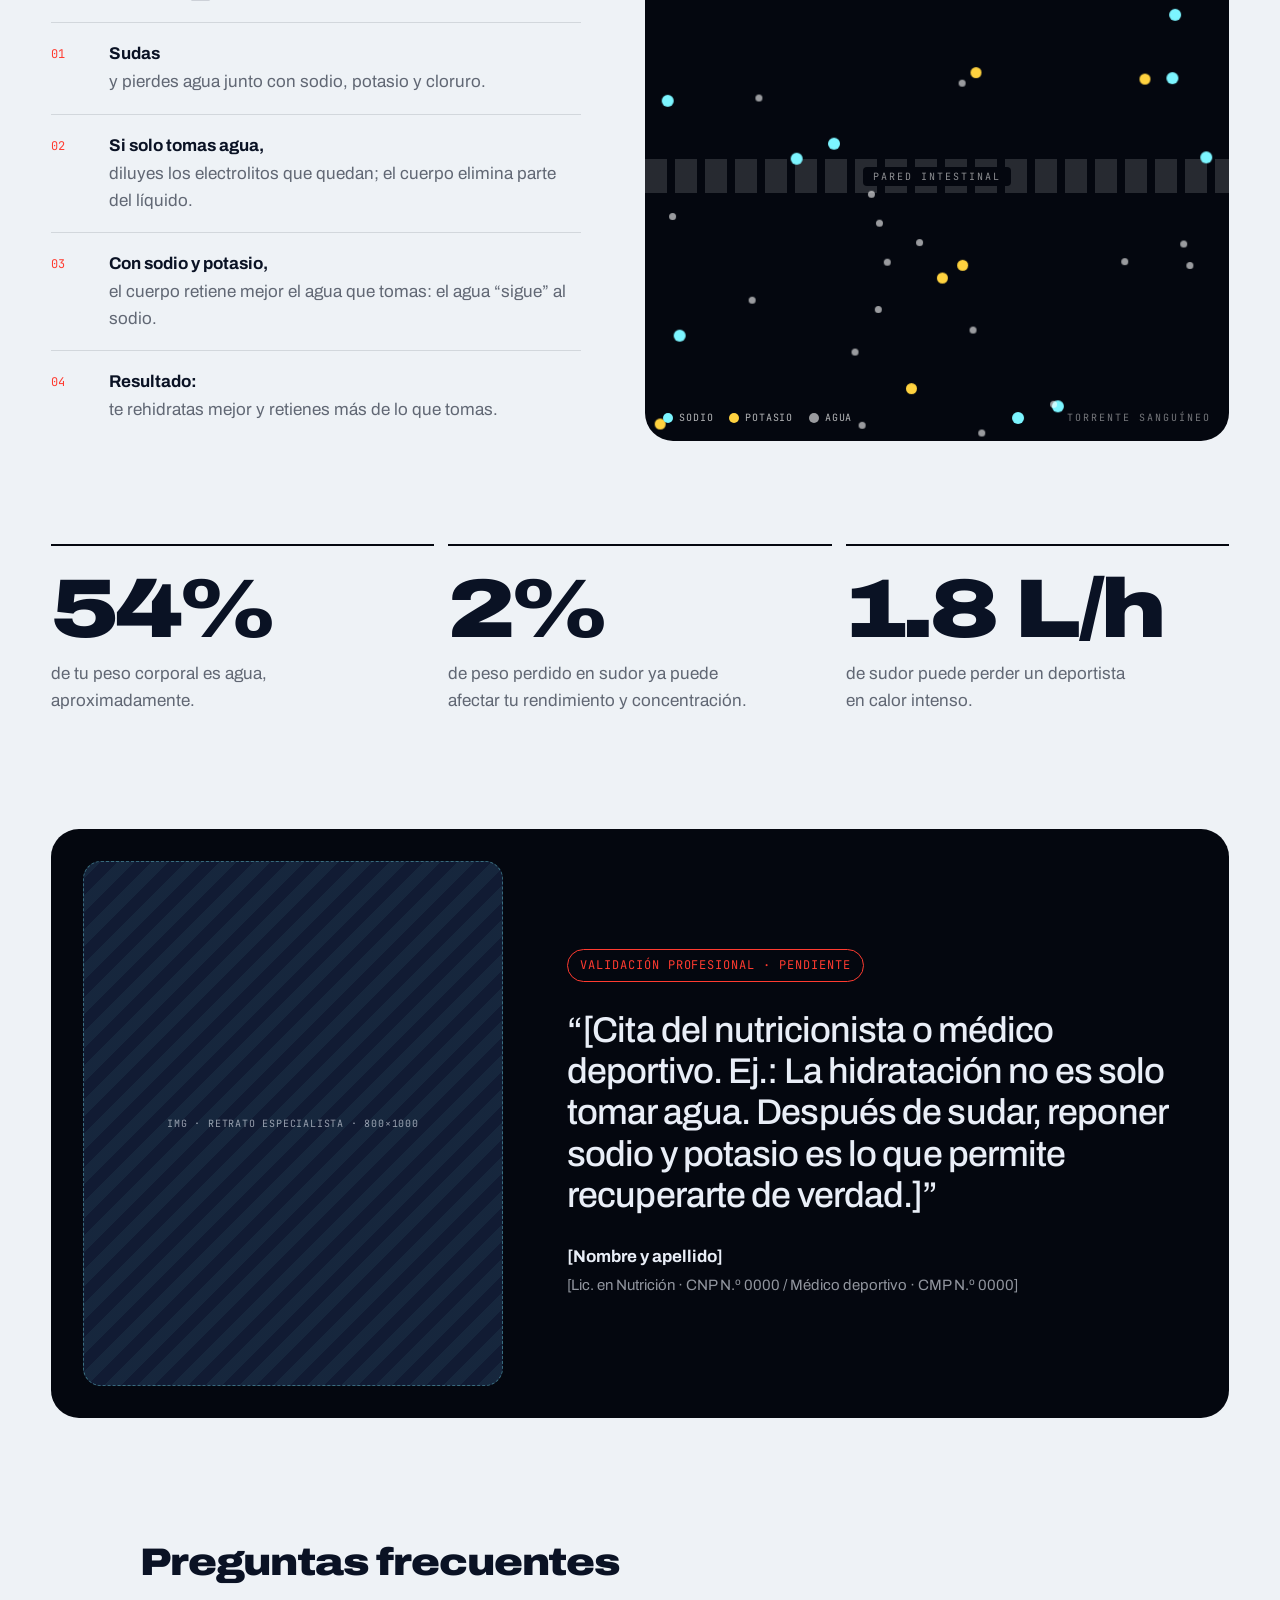
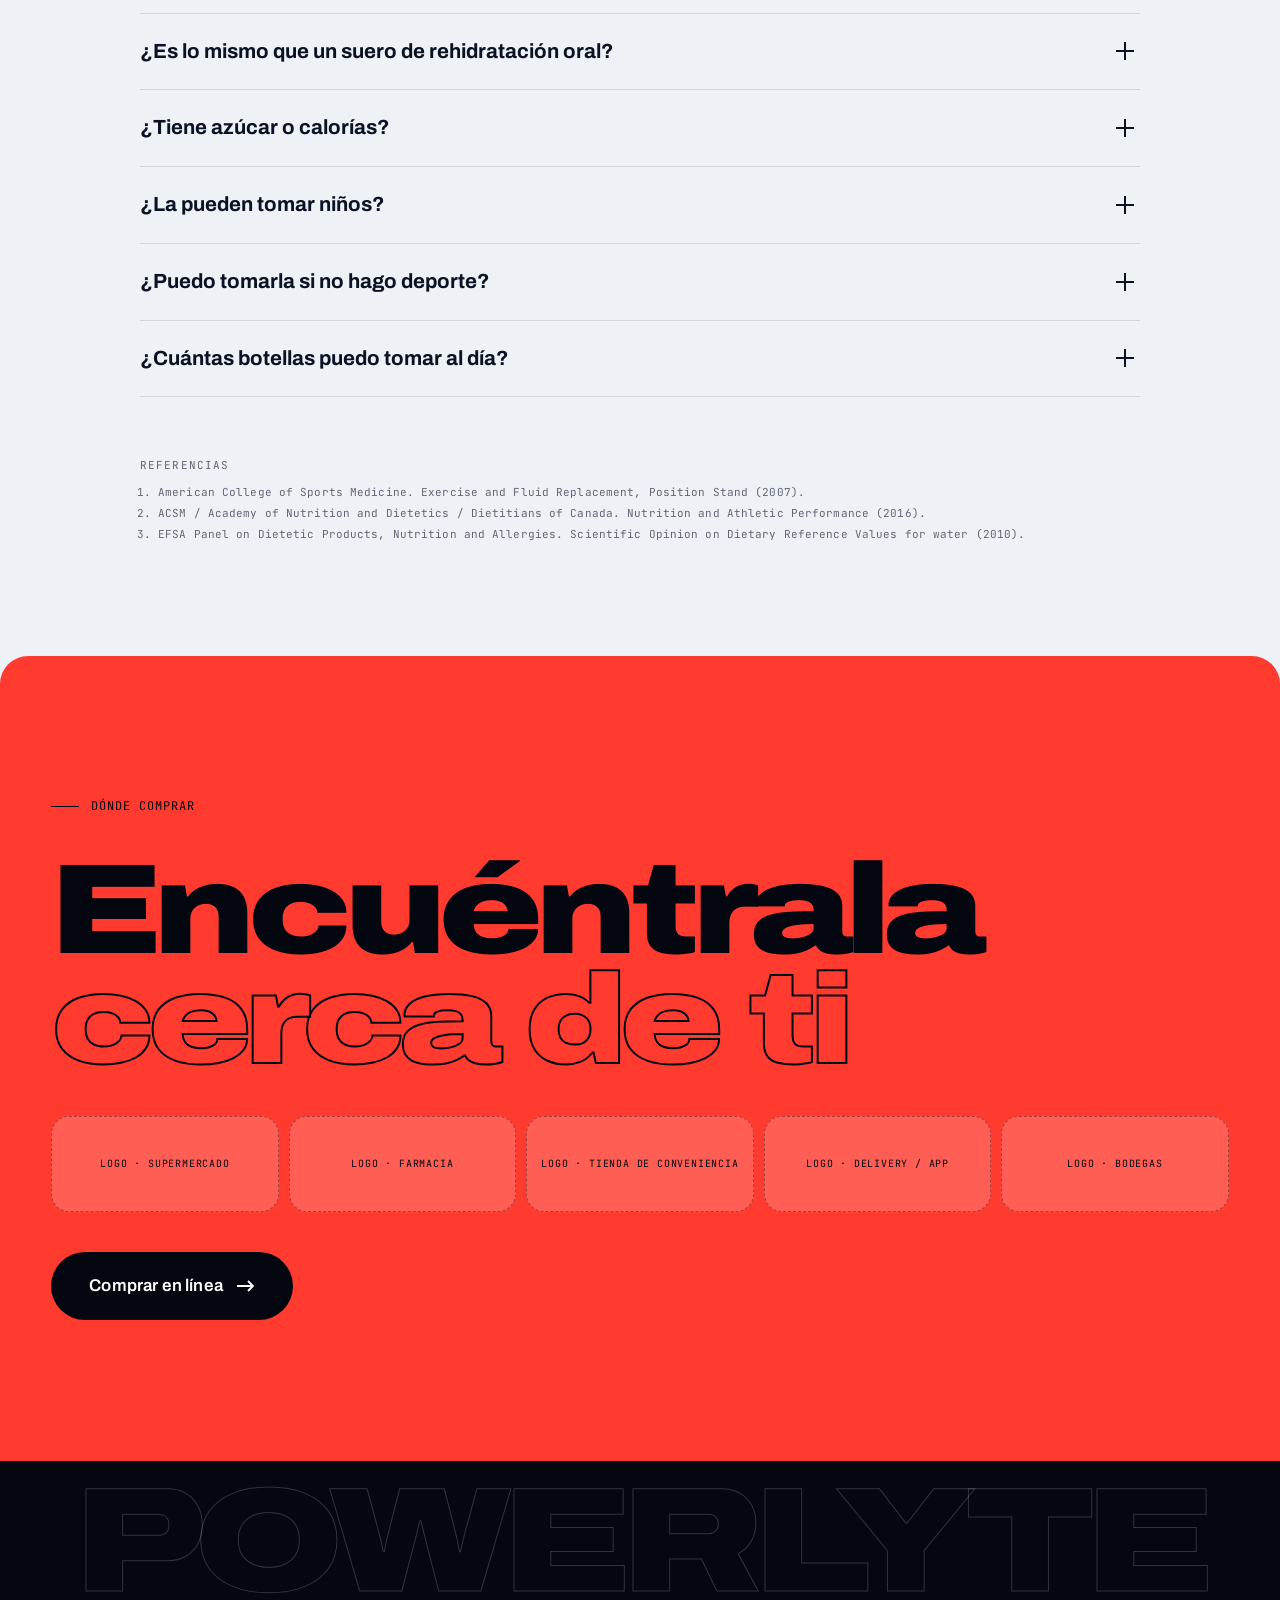
==== commit eb41715e: "Powerlyte: añade bloque 'Clubes que auspiciamos' (Real Felipe FC, FBC Melgar, Juan Pablo II College)" ====
--- a/powerlyte/index.html
+++ b/powerlyte/index.html
@@ -221,7 +221,7 @@
           <h3 class="moment__title">Antes</h3>
           <p class="moment__copy">Empieza hidratado. Llegar al entrenamiento con déficit de líquidos es empezar perdiendo.</p>
           <div class="moment__dose"><b>5–7 ml/kg</b><span>unas 2–4 horas antes; un sorbo extra 15–30 min antes de empezar.</span></div>
-          <figure class="ph--moment photo"><img src="assets/img/futbol-entrenamiento.webp" alt="Jugadores del Club Juan Pablo II con botellas Powerlyte antes del entrenamiento" width="760" height="733" loading="lazy"></figure>
+          <figure class="ph--moment photo"><img src="assets/img/futbol-entrenamiento.webp" alt="Jugadores de Juan Pablo II College con botellas Powerlyte antes del entrenamiento" width="760" height="733" loading="lazy"></figure>
         </article>
 
         <article class="moment" style="--m:#ffd23f">
@@ -340,20 +340,57 @@
       <div class="athlete__info"><span class="mono">Natación en aguas abiertas</span><h3>Lima Aqua Fest</h3></div>
     </article>
     <article class="athlete" data-cursor="Perfil">
-      <figure class="ph photo"><img src="assets/img/futbol-entrenamiento.webp" alt="Jugadores del Club Juan Pablo II con Powerlyte en el entrenamiento" width="760" height="733" loading="lazy"></figure>
-      <div class="athlete__info"><span class="mono">Fútbol · Liga 1</span><h3>Club Juan Pablo II</h3></div>
-    </article>
+      <figure class="ph photo"><img src="assets/img/futbol-entrenamiento.webp" alt="Jugadores de Juan Pablo II College con Powerlyte en el entrenamiento" width="760" height="733" loading="lazy"></figure>
+      <div class="athlete__info"><span class="mono">Fútbol · Liga 1</span><h3>Juan Pablo II College</h3></div>
+    </article>
+  </div>
+
+  <div class="clubs">
+    <div class="clubs__head">
+      <div>
+        <span class="sec-num mono">Auspicios</span>
+        <h3 class="clubs__title">Clubes que auspiciamos</h3>
+      </div>
+      <p class="clubs__count"><b>03</b><span class="mono">clubes · Liga 1 y fútbol femenino</span></p>
+    </div>
+    <ul class="clubs__list">
+      <li class="club reveal" style="--club:#9b3fd6">
+        <figure class="club__img"><img src="assets/img/club-real-felipe.webp" alt="Pieza de Real Felipe FC anunciando a Powerlyte como auspiciador" width="631" height="757" loading="lazy"></figure>
+        <div class="club__info">
+          <span class="club__num mono">01</span>
+          <h4>Real Felipe FC</h4>
+          <p>Fútbol femenino · Chiclayo</p>
+          <em class="mono">Auspiciador</em>
+        </div>
+      </li>
+      <li class="club reveal" style="--club:#e1261c">
+        <figure class="club__img"><img src="assets/img/club-melgar.webp" alt="Pieza de FBC Melgar dando la bienvenida a Powerlyte, rehidratante oficial del Dominó" width="625" height="726" loading="lazy"></figure>
+        <div class="club__info">
+          <span class="club__num mono">02</span>
+          <h4>FBC Melgar</h4>
+          <p>Liga 1 · Arequipa</p>
+          <em class="mono">Rehidratante oficial del Dominó</em>
+        </div>
+      </li>
+      <li class="club reveal" style="--club:#f5c518">
+        <figure class="club__img"><img src="assets/img/club-juan-pablo-ii.webp" alt="Pieza de Juan Pablo II College dando la bienvenida a Powerlyte como rehidratante oficial" width="642" height="738" loading="lazy"></figure>
+        <div class="club__info">
+          <span class="club__num mono">03</span>
+          <h4>Juan Pablo II College</h4>
+          <p>Liga 1 · Chongoyape</p>
+          <em class="mono">Rehidratante oficial</em>
+        </div>
+      </li>
+    </ul>
   </div>
 
   <div class="events">
     <div class="events__head">
       <h3>Dónde hemos estado</h3>
-      <span class="mono">Torneos · clubes · activaciones</span>
+      <span class="mono">Torneos · activaciones · campañas</span>
     </div>
     <ul class="events__list" data-events>
       <li data-img="Lima Aqua Fest" data-src="assets/img/natacion-playa.webp"><time class="mono">Natación</time><b>Lima Aqua Fest</b><span>Aguas abiertas · Lima</span><em class="mono">Presentes</em></li>
-      <li data-img="Real Felipe FC" data-src="assets/img/futbol-femenino.webp"><time class="mono">Fútbol femenino</time><b>Real Felipe FC</b><span>Chiclayo</span><em class="mono">Equipo</em></li>
-      <li data-img="Club Juan Pablo II" data-src="assets/img/futbol-entrenamiento.webp"><time class="mono">Fútbol · Liga 1</time><b>Club Juan Pablo II</b><span>Entrenamientos</span><em class="mono">Equipo</em></li>
       <li data-img="Torneo de pádel" data-src="assets/img/manzana-trofeos-padel.webp"><time class="mono">Pádel</time><b>Torneos de pádel</b><span>Premiación de campeones</span><em class="mono">Auspicio</em></li>
       <li data-img="Mundial 2026" data-src="assets/img/mandarina-mundial-2026.webp"><time class="mono">Fútbol</time><b>Rumbo al Mundial 2026</b><span>Campaña Powerlyte Mandarina</span><em class="mono">Campaña</em></li>
     </ul>
--- a/powerlyte/styles.css
+++ b/powerlyte/styles.css
@@ -506,3 +506,26 @@
 .athlete__info{padding-top:90px;background:linear-gradient(transparent,rgba(4,7,15,.55) 35%,rgba(4,7,15,.94))}
 .athlete__info .mono{justify-self:start;padding:5px 10px;border-radius:999px;background:rgba(4,7,15,.72);backdrop-filter:blur(6px);-webkit-backdrop-filter:blur(6px)}
 .community{box-shadow:0 -1px 0 rgba(124,245,255,.22),0 -30px 60px -20px rgba(0,0,0,.6)}
+
+/* ---------- clubes auspiciados ---------- */
+.clubs{max-width:1400px;margin:clamp(70px,9vw,130px) auto 0}
+.clubs__head{display:flex;flex-wrap:wrap;justify-content:space-between;align-items:end;gap:20px;padding-bottom:22px;border-bottom:1px solid var(--line);margin-bottom:22px}
+.clubs__title{margin:12px 0 0;font-size:clamp(32px,4vw,64px);font-weight:900;font-stretch:115%;letter-spacing:-.035em;line-height:.95}
+.clubs__count{margin:0;display:flex;align-items:center;gap:14px}
+.clubs__count b{font-size:clamp(48px,5vw,80px);font-weight:900;font-stretch:125%;line-height:1;letter-spacing:-.05em;color:transparent;-webkit-text-stroke:1.5px var(--ice)}
+.clubs__count .mono{color:var(--text-dim);max-width:150px}
+.clubs__list{list-style:none;margin:0;padding:0;display:grid;grid-template-columns:repeat(3,1fr);gap:14px}
+.club{--club:var(--ice);position:relative;border-radius:22px;overflow:hidden;background:var(--ink-3);border:1px solid var(--line);transition:opacity 1s var(--ease),transform .9s var(--ease),border-color .4s,box-shadow .6s var(--ease)}
+.club.reveal.is-in:hover{transform:translateY(-10px)}
+.club:hover{border-color:var(--club);box-shadow:0 30px 70px -30px var(--club)}
+.clubs__list .club:nth-child(2){transition-delay:90ms}.clubs__list .club:nth-child(3){transition-delay:180ms}
+.club__img{margin:0;aspect-ratio:5/6;overflow:hidden}
+.club__img img{width:100%;height:100%;object-fit:cover;object-position:top;transition:transform 1.2s var(--ease)}
+.club:hover .club__img img{transform:scale(1.05)}
+.club__info{position:relative;display:grid;grid-template-columns:auto 1fr;gap:2px 14px;padding:20px 22px 22px;border-top:3px solid var(--club)}
+.club__num{grid-row:span 3;color:var(--club);padding-top:6px}
+.club__info h4{margin:0;font-size:clamp(22px,2vw,30px);font-weight:900;font-stretch:112%;letter-spacing:-.025em;line-height:1.05}
+.club__info p{margin:0;color:var(--text-dim);font-size:15px}
+.club__info em{justify-self:start;margin-top:10px;font-style:normal;padding:6px 12px;border-radius:999px;background:var(--club);color:var(--ink);font-size:10px}
+@media (max-width:900px){.clubs__list{grid-template-columns:1fr 1fr}.clubs__list .club:last-child{grid-column:1/-1}.clubs__list .club:last-child .club__img{aspect-ratio:16/10}}
+@media (max-width:560px){.clubs__list{grid-template-columns:1fr}.clubs__list .club:last-child .club__img{aspect-ratio:5/6}}
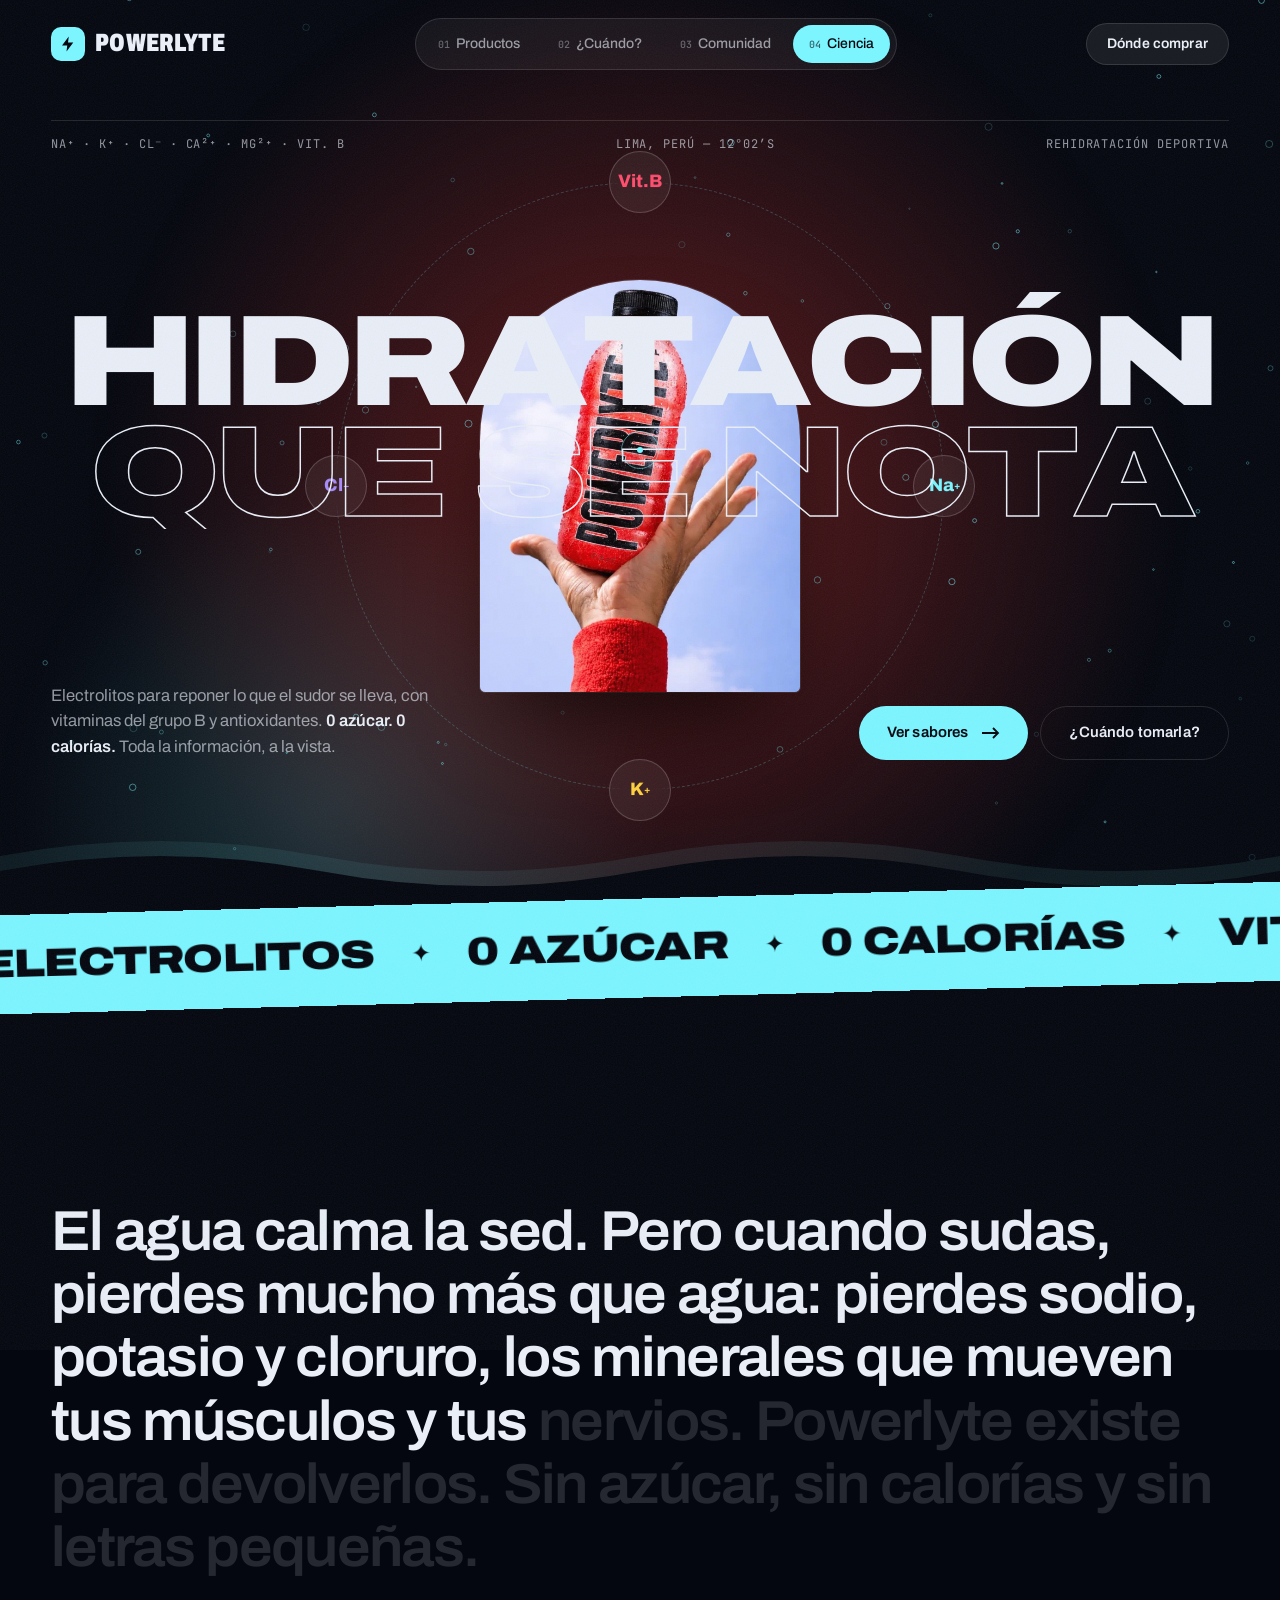
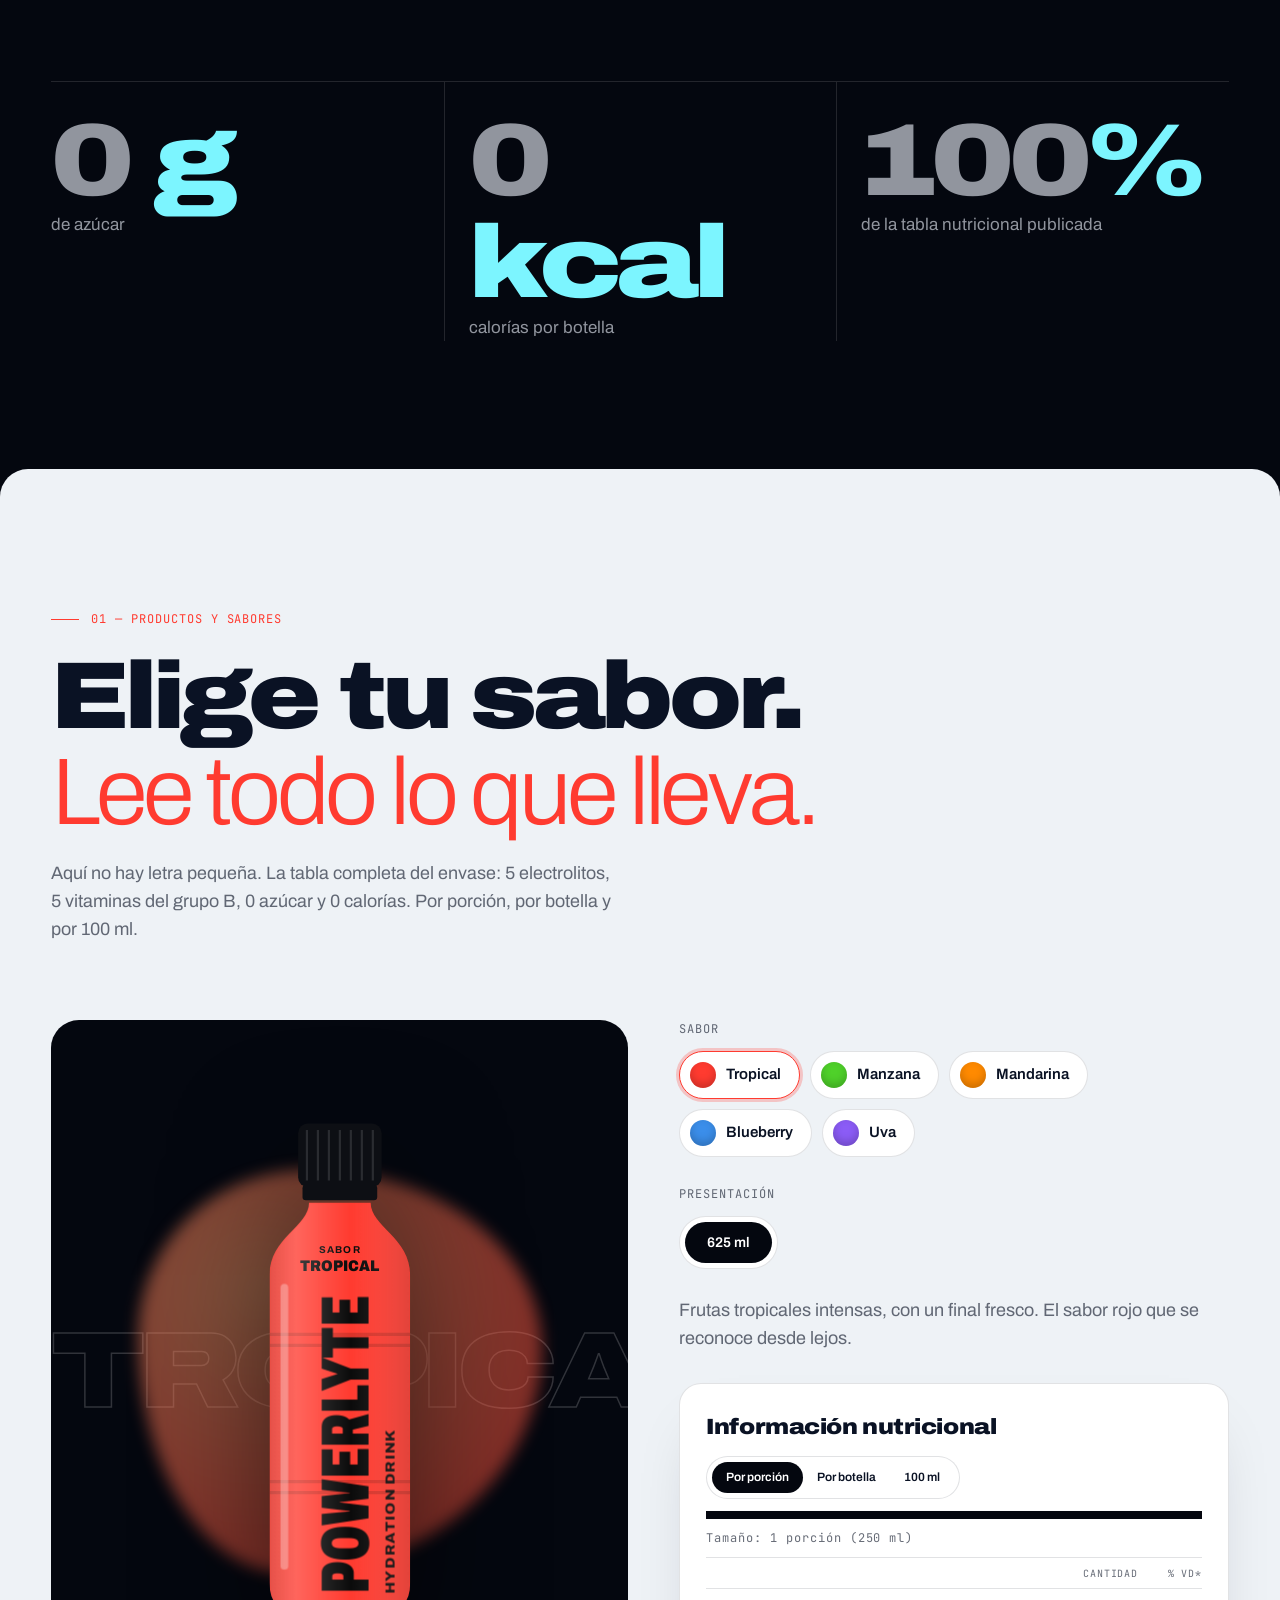
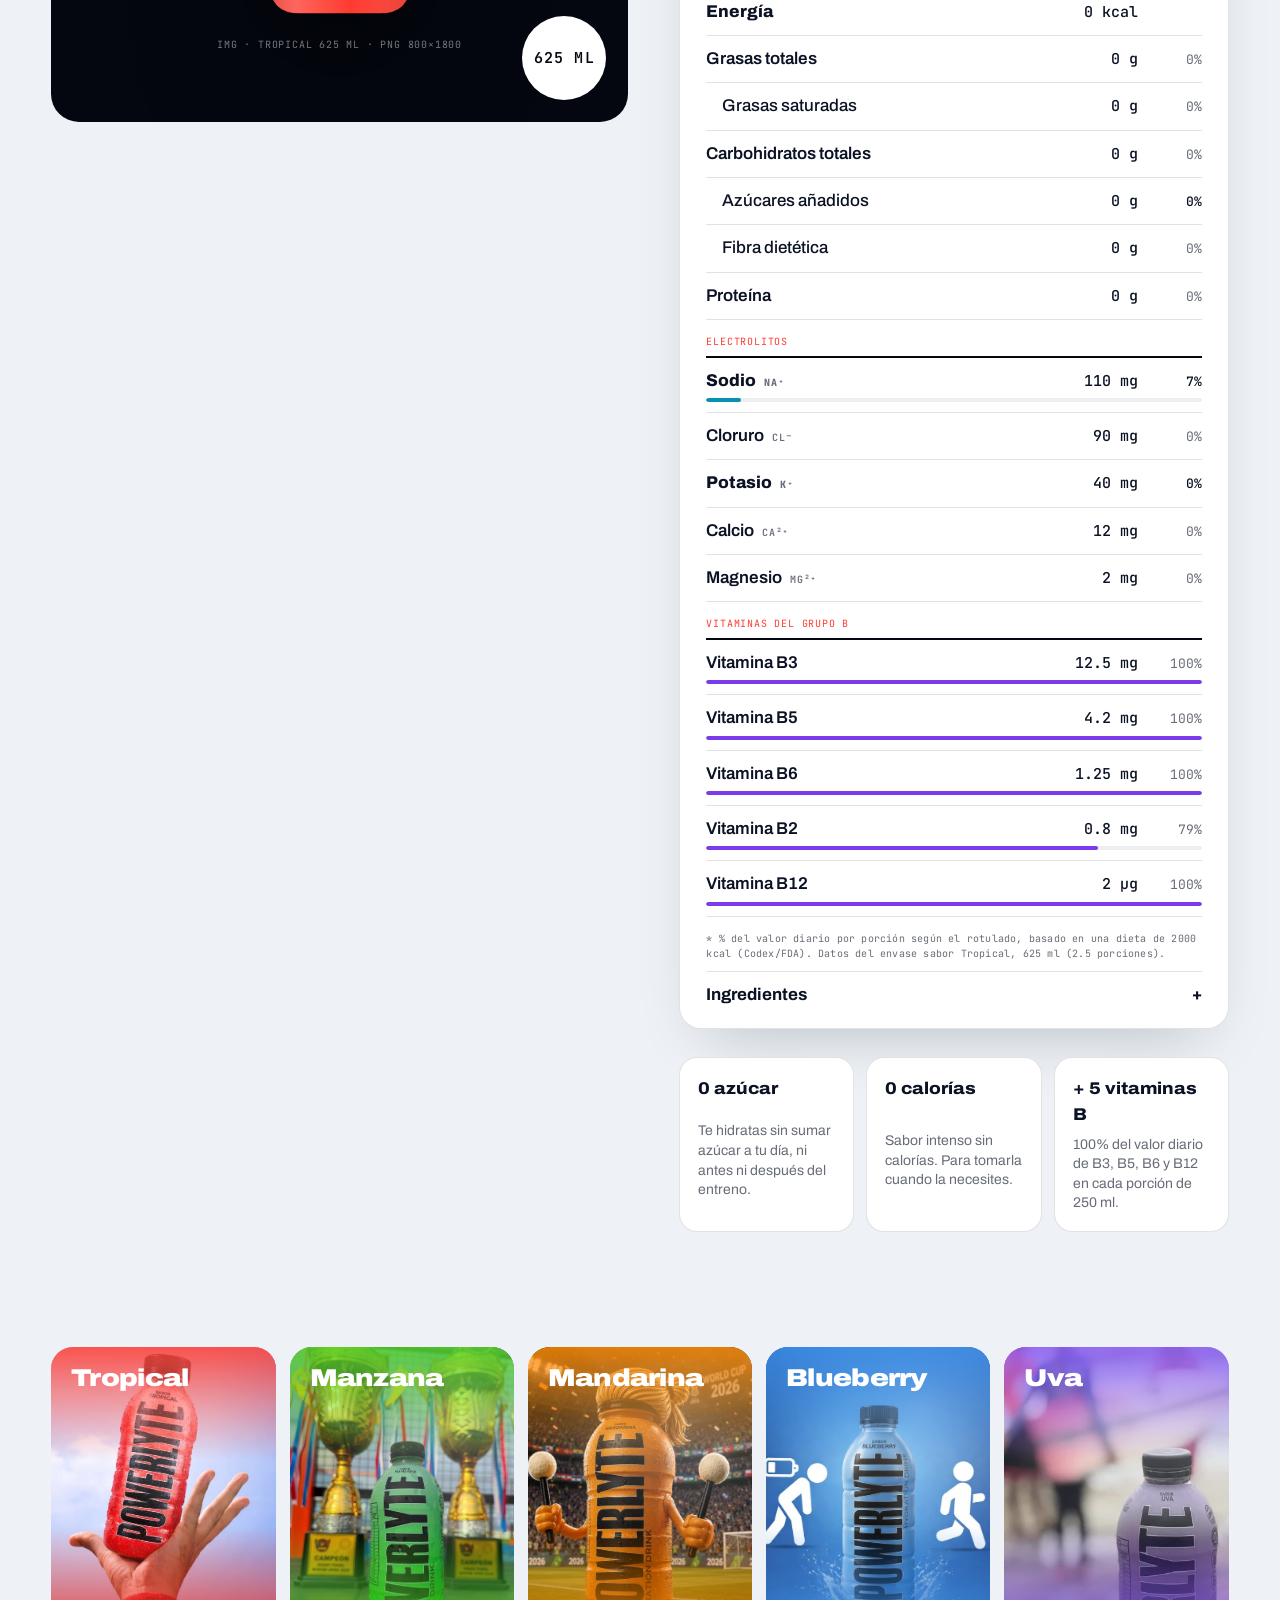
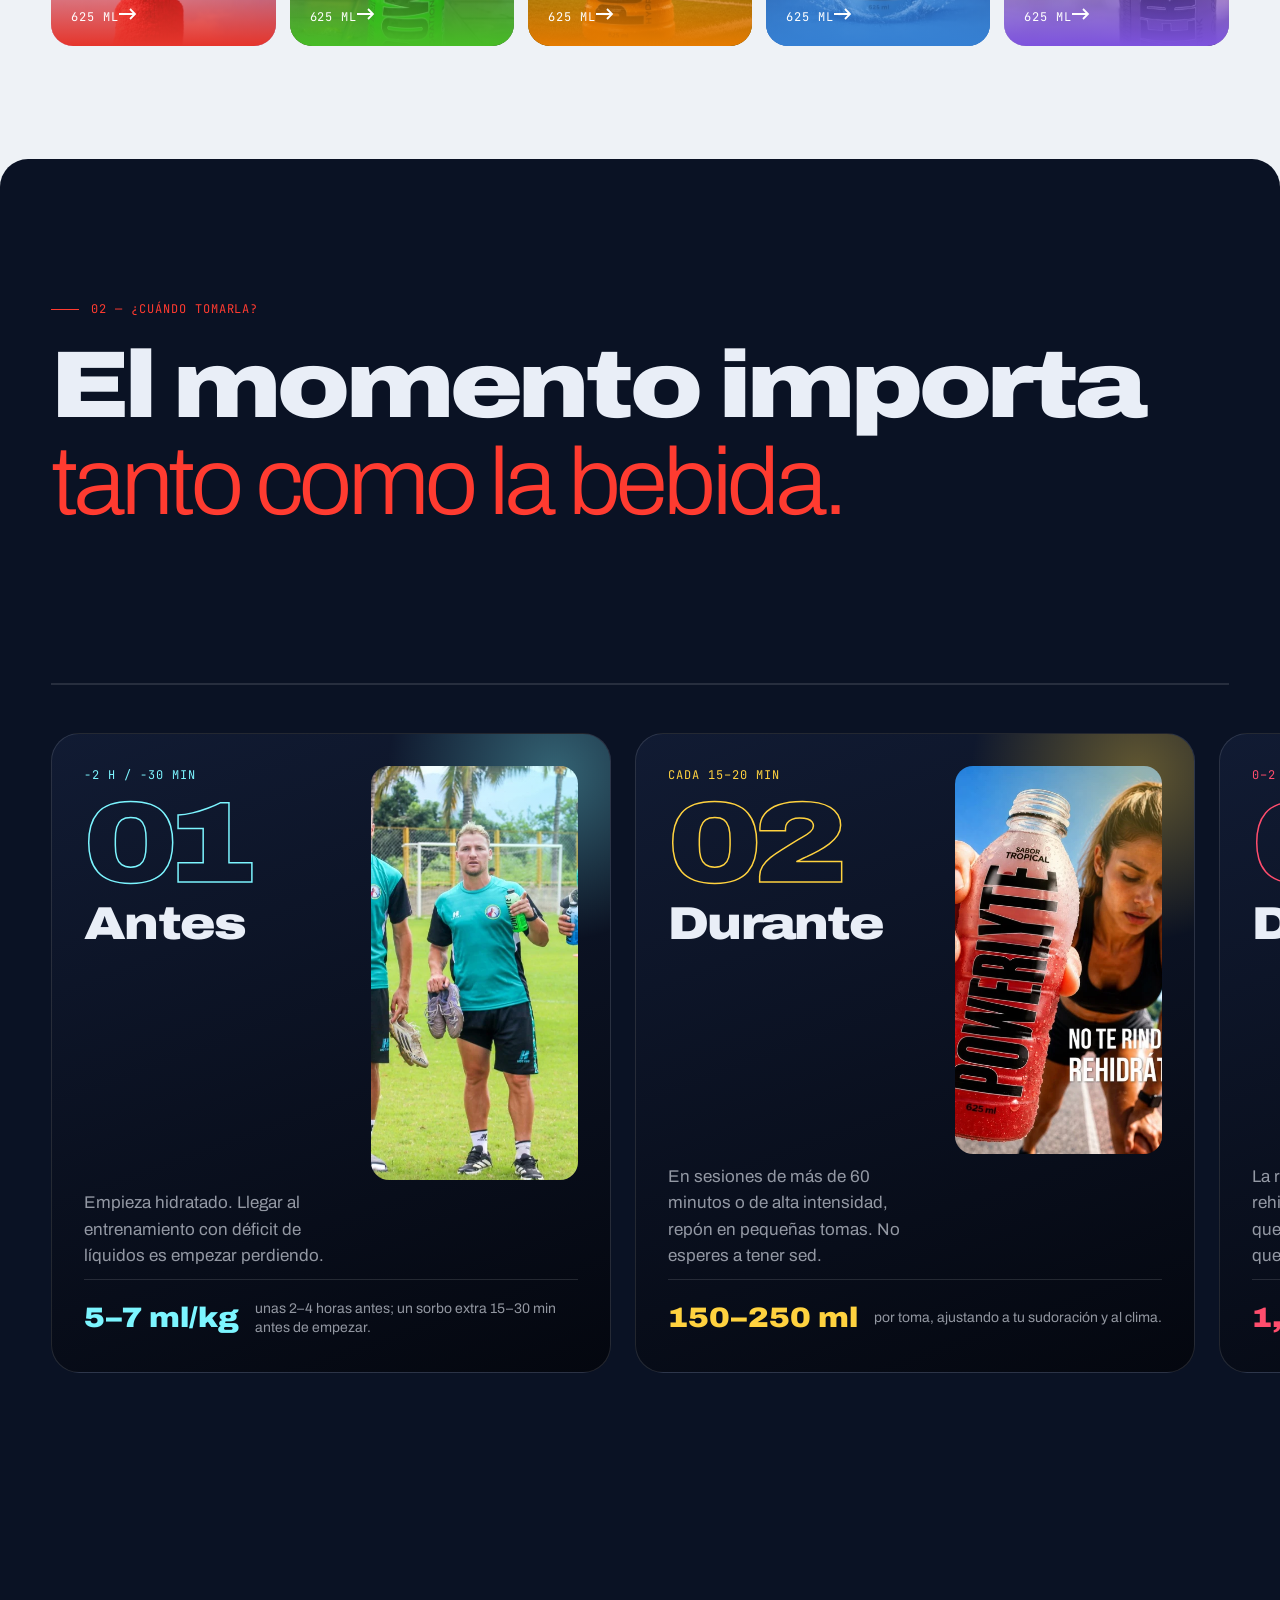
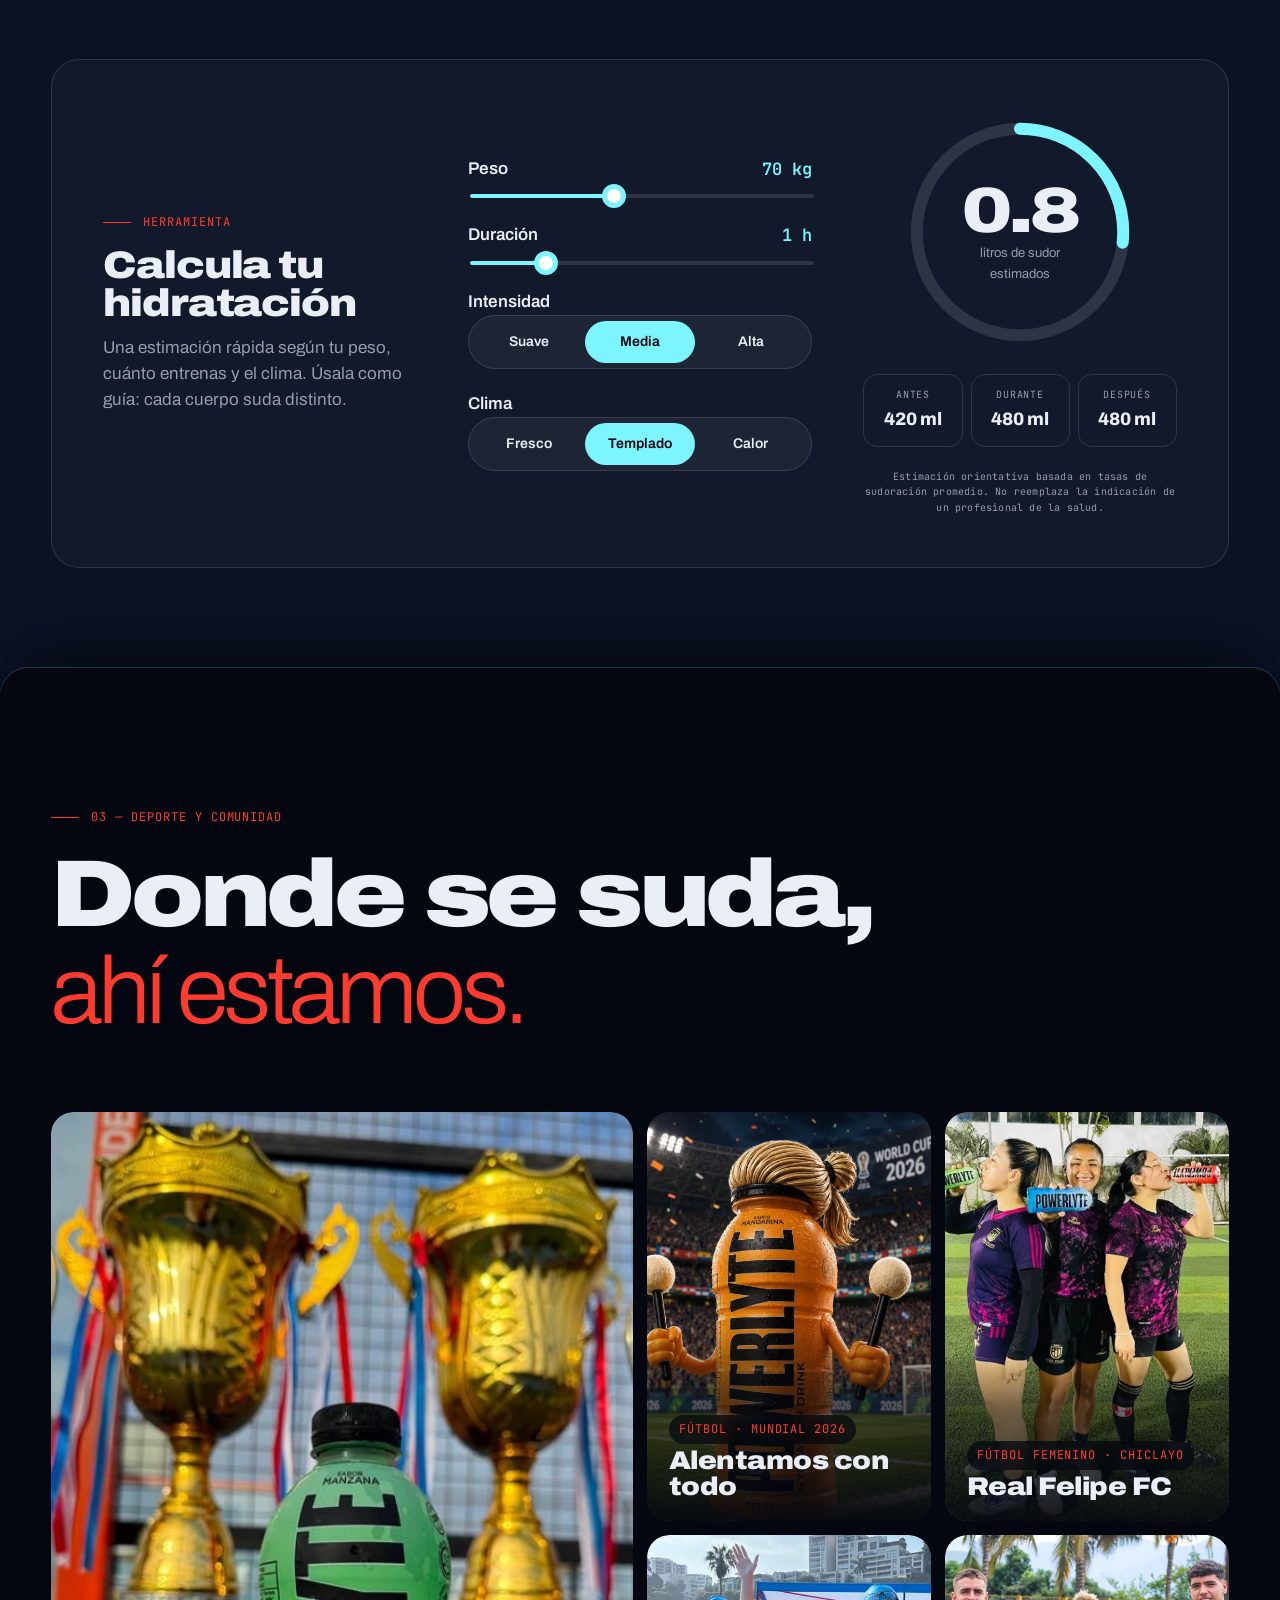
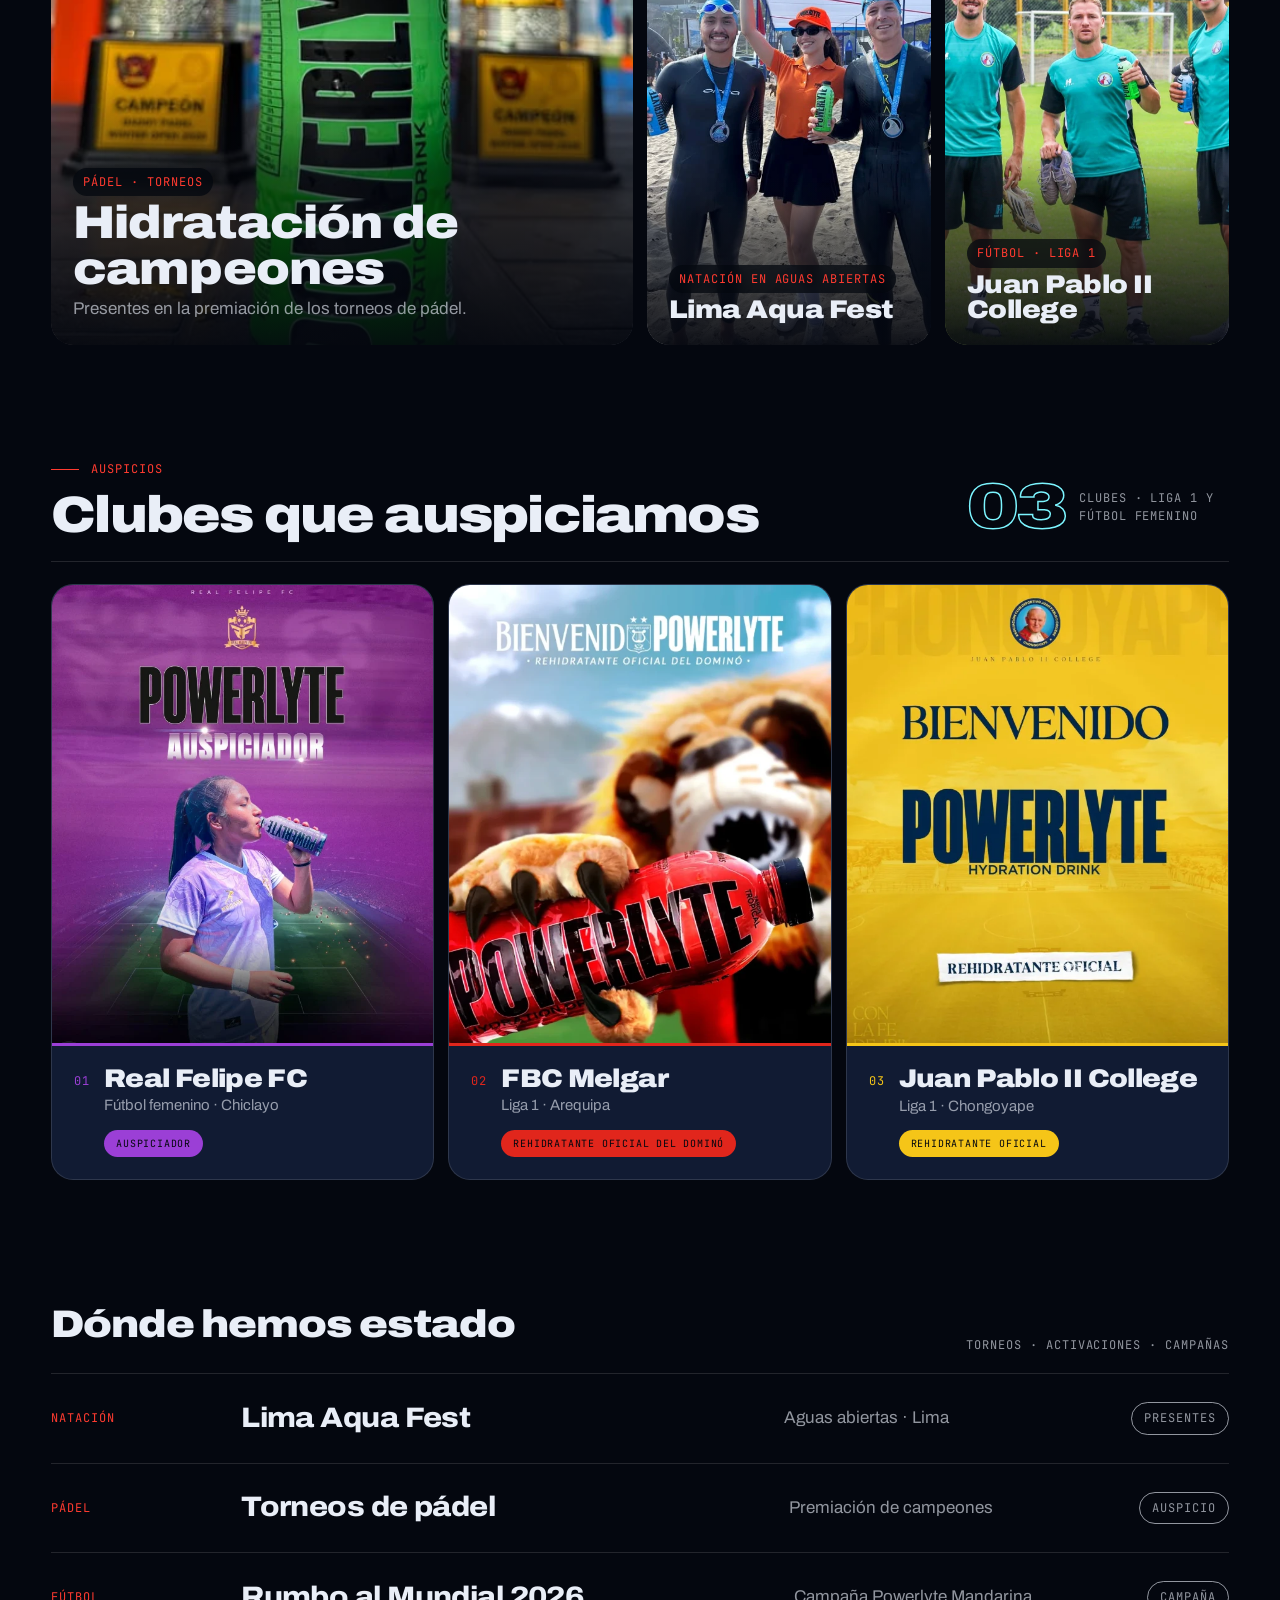
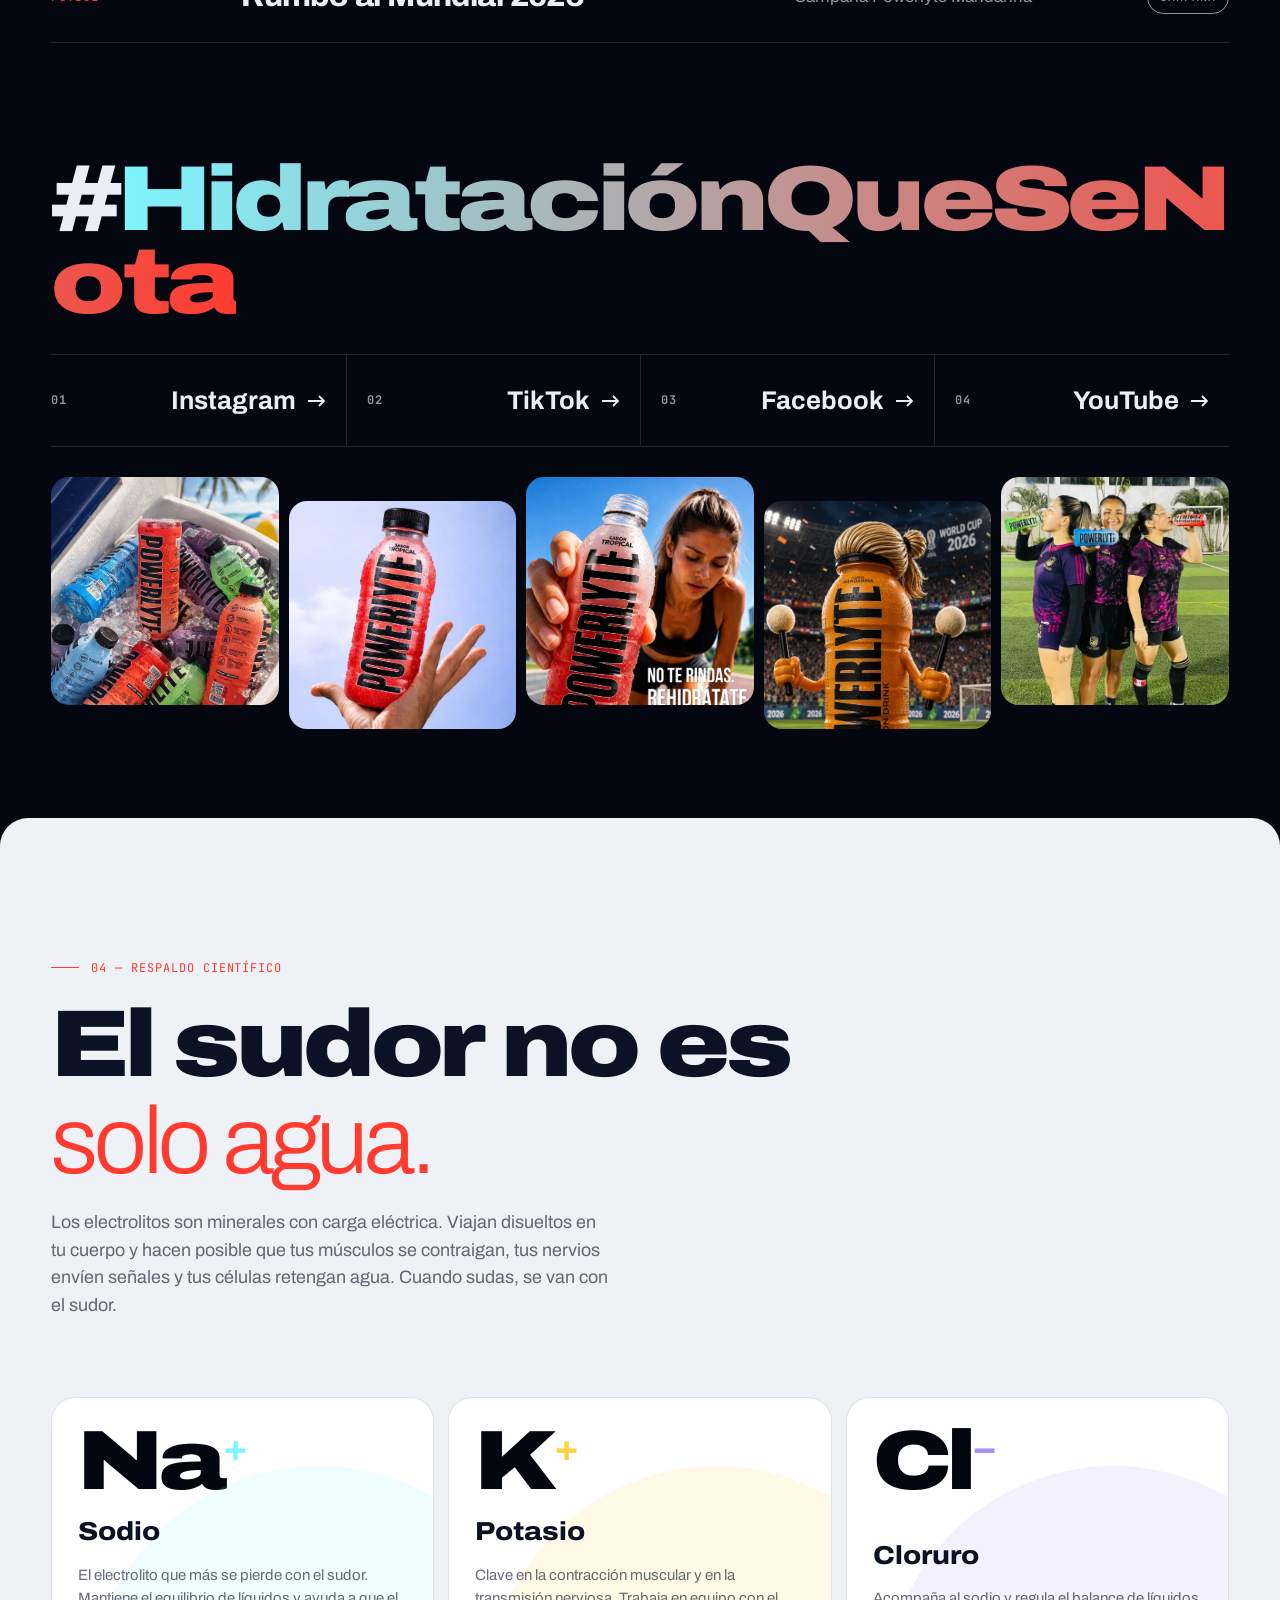
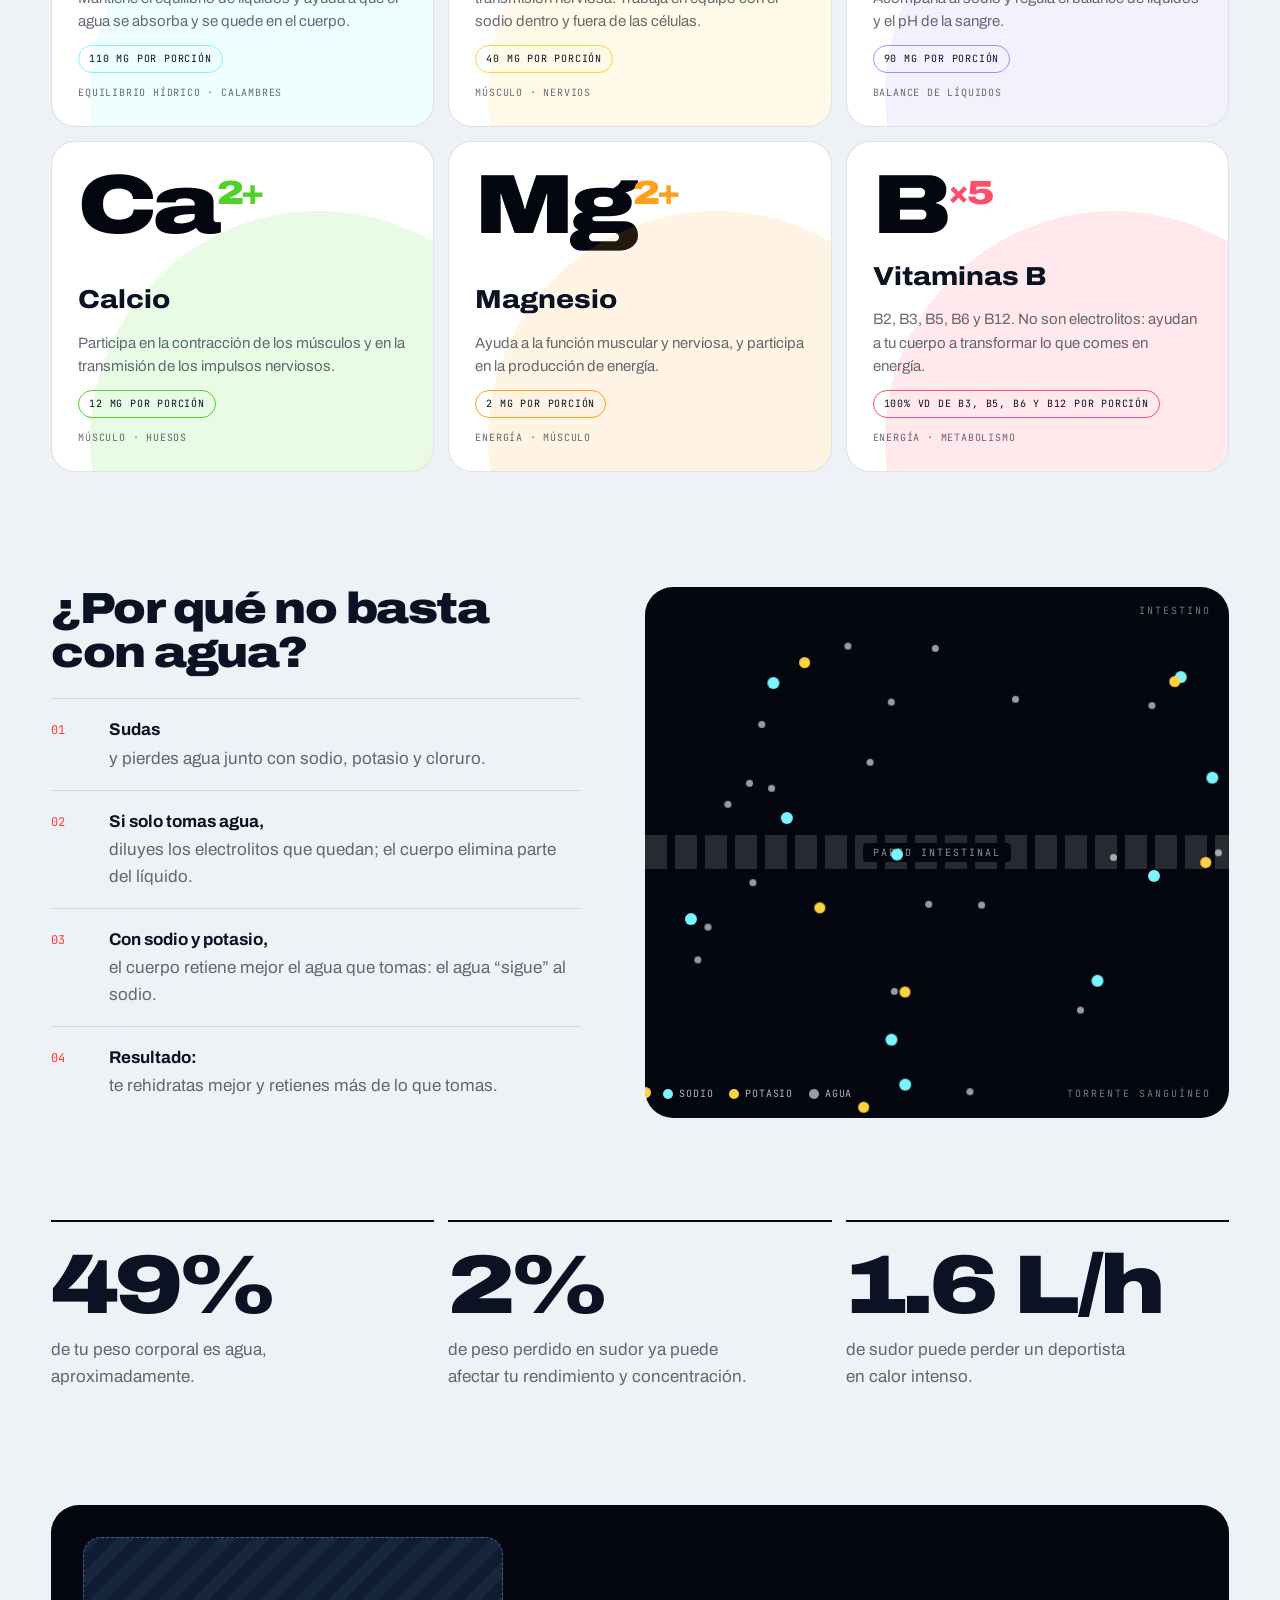
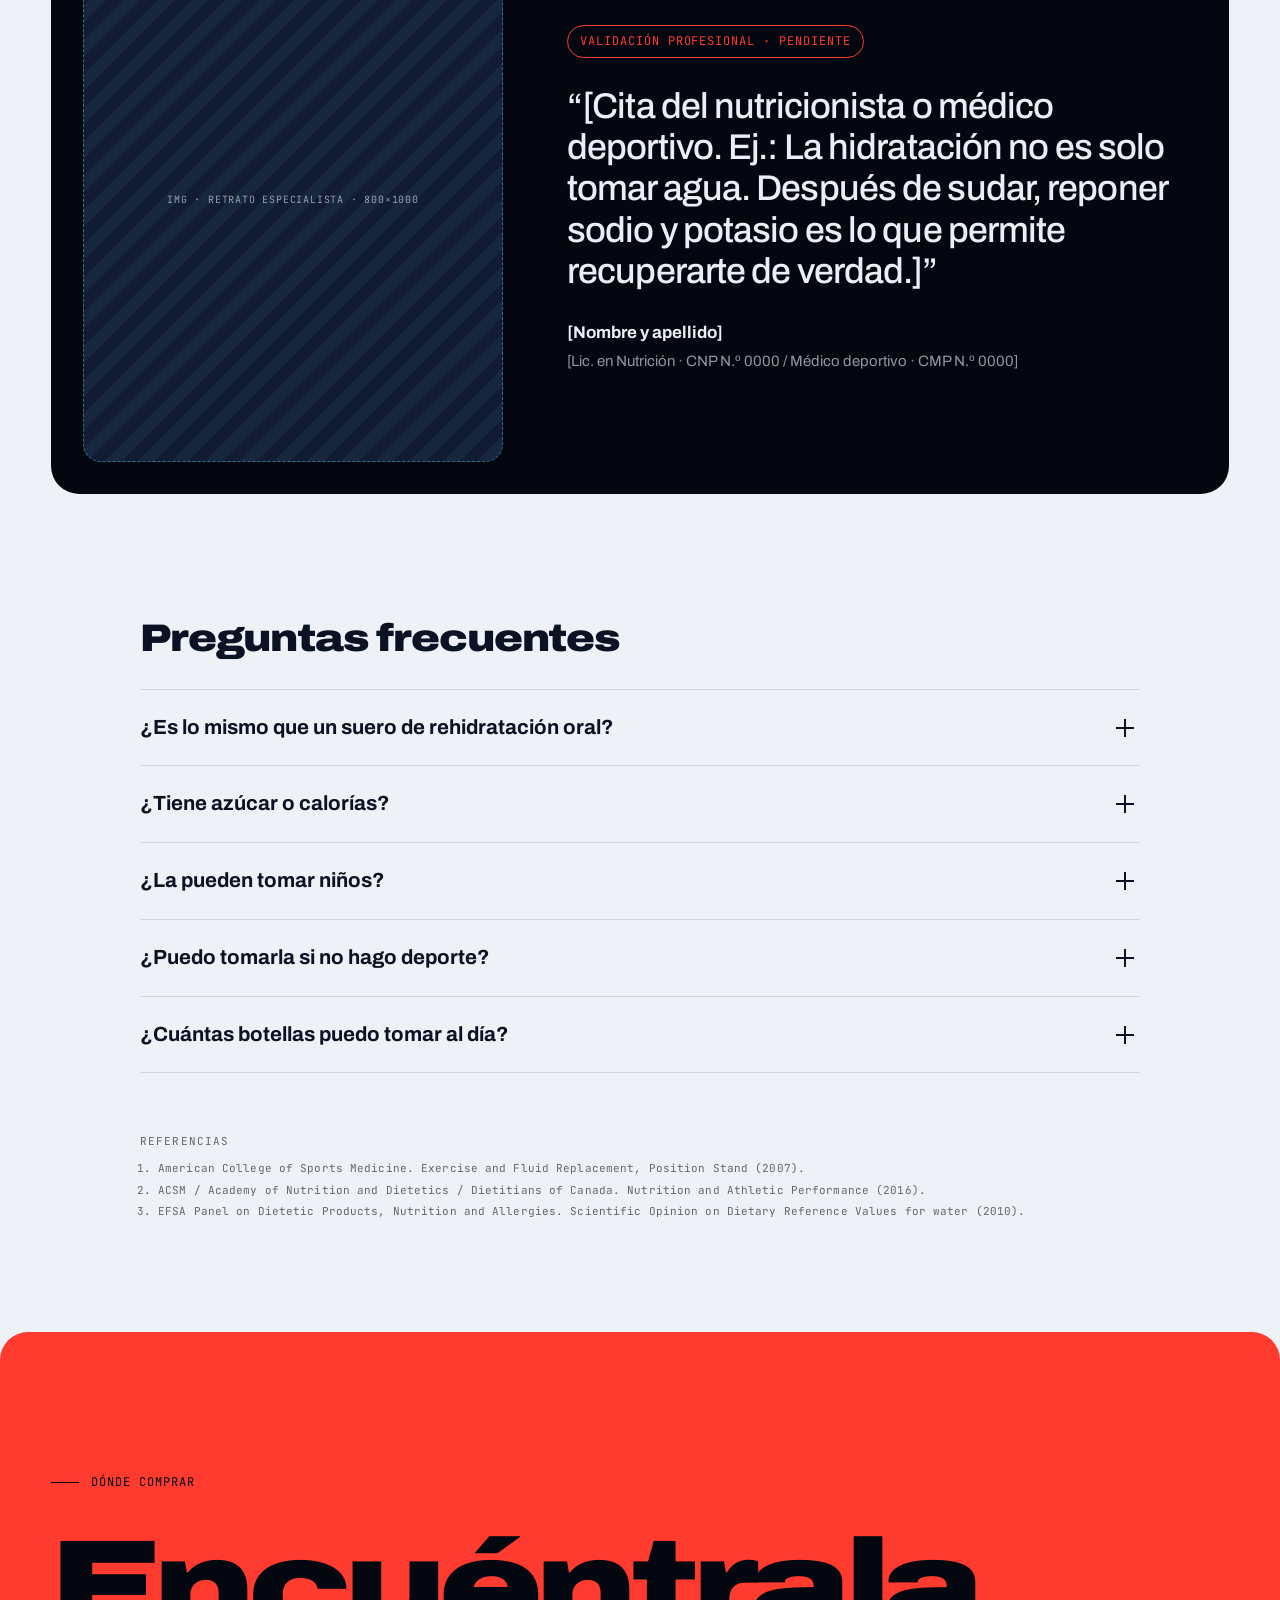
==== commit 9d59893b: "Powerlyte: tabla nutricional del rotulado real, sabor Blueberry y fotos de Blueberry y Uva Co-Author" ====
--- a/powerlyte/index.html
+++ b/powerlyte/index.html
@@ -66,7 +66,7 @@
   <div class="hero__glow" aria-hidden="true"></div>
 
   <div class="hero__meta mono">
-    <span>Na⁺ · K⁺ · Cl⁻ · Vit. B</span>
+    <span>Na⁺ · K⁺ · Cl⁻ · Ca²⁺ · Mg²⁺ · Vit. B</span>
     <span class="hide-sm">Lima, Perú — 12°02′S</span>
     <span>Rehidratación deportiva</span>
   </div>
@@ -127,7 +127,7 @@
   <header class="sec-head">
     <span class="sec-num mono">01 — Productos y sabores</span>
     <h2 class="sec-title" data-split-lines>Elige tu sabor.<br><em>Lee todo lo que lleva.</em></h2>
-    <p class="sec-intro reveal">Aquí no hay letra pequeña. Cada sabor tiene su tabla completa: sodio, potasio, azúcares, calorías y vitaminas, por botella y por 100&nbsp;ml.</p>
+    <p class="sec-intro reveal">Aquí no hay letra pequeña. La tabla completa del envase: 5 electrolitos, 5 vitaminas del grupo B, 0 azúcar y 0 calorías. Por porción, por botella y por 100&nbsp;ml.</p>
   </header>
 
   <div class="lab">
@@ -182,19 +182,25 @@
         <div class="nlabel__head">
           <h3>Información nutricional</h3>
           <div class="seg seg--mini" role="radiogroup" aria-label="Base de cálculo">
-            <button role="radio" aria-checked="true" data-basis="bottle">Por botella</button>
-            <button role="radio" aria-checked="false" data-basis="100">Por 100 ml</button>
+            <button role="radio" aria-checked="true" data-basis="serving">Por porción</button>
+            <button role="radio" aria-checked="false" data-basis="bottle">Por botella</button>
+            <button role="radio" aria-checked="false" data-basis="100">100 ml</button>
           </div>
         </div>
-        <div class="nlabel__serving mono">Porción: <span data-serving>1 botella (625 ml)</span></div>
+        <div class="nlabel__serving mono">Tamaño: <span data-serving>1 porción (250 ml)</span></div>
         <div class="nlabel__rows" data-nrows></div>
-        <p class="nlabel__foot mono">* Valores referenciales de maqueta. Reemplazar con la ficha técnica y el rotulado oficial aprobado (DIGESA) antes de publicar.</p>
+        <p class="nlabel__foot mono">* % del valor diario por porción según el rotulado, basado en una dieta de 2000 kcal (Codex/FDA). Datos del envase sabor Tropical, 625 ml (2.5 porciones).</p>
+        <details class="nlabel__ingr">
+          <summary>Ingredientes</summary>
+          <p>Agua carbonatada, reguladores de acidez (SIN 330, SIN 331(iii)), saborizante, cloruro de sodio, fosfato monopotásico, lactato de calcio, citrato de magnesio, edulcorantes (SIN 951, SIN 950), colorantes, sustancia conservadora (SIN 211), vitamina B3, vitamina B5, vitamina B6, vitamina B2, vitamina B12.</p>
+          <p class="mono">Bebida hidratante con adición de electrolitos. Refrigerar una vez abierto. Producto peruano.</p>
+        </details>
       </div>
 
       <ul class="pillars">
         <li><b>0 azúcar</b><span>Te hidratas sin sumar azúcar a tu día, ni antes ni después del entreno.</span></li>
         <li><b>0 calorías</b><span>Sabor intenso sin calorías. Para tomarla cuando la necesites.</span></li>
-        <li><b>+ Vitamina B y antioxidantes</b><span>Un extra para tu energía y tu recuperación.</span></li>
+        <li><b>+ 5 vitaminas B</b><span>100% del valor diario de B3, B5, B6 y B12 en cada porción de 250 ml.</span></li>
       </ul>
     </div>
   </div>
@@ -429,25 +435,43 @@
       <div class="ioncard__sym">Na<sup>+</sup></div>
       <h3>Sodio</h3>
       <p>El electrolito que más se pierde con el sudor. Mantiene el equilibrio de líquidos y ayuda a que el agua se absorba y se quede en el cuerpo.</p>
+      <span class="ioncard__dose mono">110 mg por porción</span>
       <span class="ioncard__tag mono">Equilibrio hídrico · calambres</span>
     </article>
     <article class="ioncard reveal" style="--c:#ffd23f">
       <div class="ioncard__sym">K<sup>+</sup></div>
       <h3>Potasio</h3>
       <p>Clave en la contracción muscular y en la transmisión nerviosa. Trabaja en equipo con el sodio dentro y fuera de las células.</p>
+      <span class="ioncard__dose mono">40 mg por porción</span>
       <span class="ioncard__tag mono">Músculo · nervios</span>
     </article>
     <article class="ioncard reveal" style="--c:#a78bfa">
       <div class="ioncard__sym">Cl<sup>−</sup></div>
       <h3>Cloruro</h3>
       <p>Acompaña al sodio y regula el balance de líquidos y el pH de la sangre.</p>
+      <span class="ioncard__dose mono">90 mg por porción</span>
       <span class="ioncard__tag mono">Balance de líquidos</span>
     </article>
+    <article class="ioncard reveal" style="--c:#4fd12a">
+      <div class="ioncard__sym">Ca<sup>2+</sup></div>
+      <h3>Calcio</h3>
+      <p>Participa en la contracción de los músculos y en la transmisión de los impulsos nerviosos.</p>
+      <span class="ioncard__dose mono">12 mg por porción</span>
+      <span class="ioncard__tag mono">Músculo · huesos</span>
+    </article>
+    <article class="ioncard reveal" style="--c:#ff9f1c">
+      <div class="ioncard__sym">Mg<sup>2+</sup></div>
+      <h3>Magnesio</h3>
+      <p>Ayuda a la función muscular y nerviosa, y participa en la producción de energía.</p>
+      <span class="ioncard__dose mono">2 mg por porción</span>
+      <span class="ioncard__tag mono">Energía · músculo</span>
+    </article>
     <article class="ioncard reveal" style="--c:#ff4d6d">
-      <div class="ioncard__sym">B<sup>+</sup></div>
+      <div class="ioncard__sym">B<sup>×5</sup></div>
       <h3>Vitaminas B</h3>
-      <p>No son electrolitos, pero ayudan a tu cuerpo a transformar lo que comes en energía. Powerlyte además suma antioxidantes.</p>
-      <span class="ioncard__tag mono">Energía · antioxidantes</span>
+      <p>B2, B3, B5, B6 y B12. No son electrolitos: ayudan a tu cuerpo a transformar lo que comes en energía.</p>
+      <span class="ioncard__dose mono">100% VD de B3, B5, B6 y B12 por porción</span>
+      <span class="ioncard__tag mono">Energía · metabolismo</span>
     </article>
   </div>
 
@@ -494,7 +518,7 @@
   <div class="faq">
     <h3 class="faq__title">Preguntas frecuentes</h3>
     <details><summary>¿Es lo mismo que un suero de rehidratación oral?</summary><p>No. Powerlyte es una bebida hidratante para actividad física y el día a día. Ante un cuadro de deshidratación por enfermedad (diarrea, vómitos, fiebre) sigue la indicación de tu médico.</p></details>
-    <details><summary>¿Tiene azúcar o calorías?</summary><p>No. Powerlyte tiene 0 azúcar y 0 calorías. La tabla completa por botella y por 100 ml está en la sección Productos. [Confirmar edulcorantes con la ficha técnica.]</p></details>
+    <details><summary>¿Tiene azúcar o calorías?</summary><p>No. Powerlyte tiene 0 azúcar y 0 calorías. Está endulzada con edulcorantes (SIN 951 y SIN 950) y su tabla completa, por porción, por botella y por 100 ml, está en la sección Productos.</p></details>
     <details><summary>¿La pueden tomar niños?</summary><p>[Respuesta a validar con el especialista de la marca y el rotulado oficial.]</p></details>
     <details><summary>¿Puedo tomarla si no hago deporte?</summary><p>Sí, en días de calor o cuando pierdes líquidos. Si tienes hipertensión o alguna condición renal, consulta antes con tu médico por su contenido de sodio y potasio.</p></details>
     <details><summary>¿Cuántas botellas puedo tomar al día?</summary><p>Depende de cuánto sudes. Usa la calculadora de arriba como guía y ajusta según tu actividad.</p></details>
@@ -543,7 +567,7 @@
       <a href="#">Aviso legal</a><a href="#">Privacidad</a><a href="#">Libro de reclamaciones</a><a href="#">Contacto</a>
     </nav>
   </div>
-  <p class="footer__legal mono">Este producto no es un medicamento. Mantén una alimentación variada y un estilo de vida activo. Registro sanitario: [N.º DIGESA]. © <span data-year></span> Powerlyte.</p>
+  <p class="footer__legal mono">Este producto no es un medicamento. Mantén una alimentación variada y un estilo de vida activo. Elaborado por Iberoamericana de Bebidas S.A.C. · R.S. P2804725N/NAIEDE · Producto peruano. © <span data-year></span> Powerlyte.</p>
 </footer>
 
 <script src="main.js" defer></script>
--- a/powerlyte/styles.css
+++ b/powerlyte/styles.css
@@ -243,7 +243,7 @@
 .nlabel__head{display:flex;justify-content:space-between;align-items:center;gap:12px;flex-wrap:wrap;padding-bottom:12px;border-bottom:8px solid var(--ink)}
 .nlabel__head h3{margin:0;font-size:22px;font-weight:900;font-stretch:112%;letter-spacing:-.02em}
 .nlabel__serving{padding:10px 0;border-bottom:1px solid var(--line-ink);color:var(--text-ink-dim);text-transform:none}
-.nrow{display:grid;grid-template-columns:1fr auto;gap:4px 12px;padding:13px 0;border-bottom:1px solid var(--line-ink);align-items:baseline}
+.nrow{display:grid;grid-template-columns:1fr auto 52px;gap:4px 12px;padding:10px 0;border-bottom:1px solid var(--line-ink);align-items:baseline}
 .nrow--key .nrow__name{font-weight:800}
 .nrow__name{font-weight:600}
 .nrow__name small{font-family:var(--f-mono);font-size:10px;letter-spacing:.06em;color:var(--text-ink-dim);margin-left:8px;text-transform:uppercase}
@@ -346,7 +346,7 @@
    ========================================================================= */
 .science{background:var(--paper);color:var(--text-ink);padding:clamp(90px,11vw,160px) var(--pad);position:relative;z-index:5;border-radius:var(--radius) var(--radius) 0 0;margin-top:-28px}
 .science .sec-intro{color:var(--text-ink-dim)}
-.ions{max-width:1400px;margin:0 auto;display:grid;grid-template-columns:repeat(4,1fr);gap:14px}
+.ions{max-width:1400px;margin:0 auto;display:grid;grid-template-columns:repeat(3,1fr);gap:14px}
 .ioncard{--c:var(--ice);position:relative;background:#fff;border:1px solid var(--line-ink);border-radius:24px;padding:26px;display:flex;flex-direction:column;gap:12px;min-height:360px;overflow:hidden;transition:transform .6s var(--ease),background .5s,color .5s}
 .ioncard::before{content:"";position:absolute;inset:auto -30% -60% auto;width:120%;aspect-ratio:1;border-radius:50%;background:var(--c);opacity:.12;transition:transform .8s var(--ease),opacity .5s}
 .ioncard:hover{transform:translateY(-8px);background:var(--ink);color:#fff}
@@ -529,3 +529,24 @@
 .club__info em{justify-self:start;margin-top:10px;font-style:normal;padding:6px 12px;border-radius:999px;background:var(--club);color:var(--ink);font-size:10px}
 @media (max-width:900px){.clubs__list{grid-template-columns:1fr 1fr}.clubs__list .club:last-child{grid-column:1/-1}.clubs__list .club:last-child .club__img{aspect-ratio:16/10}}
 @media (max-width:560px){.clubs__list{grid-template-columns:1fr}.clubs__list .club:last-child .club__img{aspect-ratio:5/6}}
+
+/* ---------- rotulado real ---------- */
+.nrow__pv{font-family:var(--f-mono);font-size:13px;text-align:right;color:var(--text-ink-dim);font-variant-numeric:tabular-nums}
+.nrow--key .nrow__pv{color:var(--text-ink);font-weight:500}
+.nrow--head{padding:8px 0 6px;font-size:10px;color:var(--text-ink-dim)}
+.nrow--head span:nth-child(3){text-align:right}
+.nrow--group{display:block;padding:14px 0 6px;font-size:10px;color:var(--acc);border-bottom:2px solid var(--ink)}
+.nrow__bar{height:4px}
+.nlabel__ingr{margin-top:10px;border-top:1px solid var(--line-ink);padding-top:10px}
+.nlabel__ingr summary{cursor:pointer;font-weight:700;list-style:none;display:flex;justify-content:space-between}
+.nlabel__ingr summary::-webkit-details-marker{display:none}
+.nlabel__ingr summary::after{content:"+";font-family:var(--f-mono)}
+.nlabel__ingr[open] summary::after{content:"−"}
+.nlabel__ingr p{margin:8px 0 0;font-size:13px;color:var(--text-ink-dim);line-height:1.5}
+.nlabel__ingr p.mono{font-size:10px;text-transform:none;letter-spacing:.02em}
+.ioncard{min-height:320px}
+.ioncard__dose{position:relative;align-self:start;padding:5px 10px;border-radius:999px;border:1px solid var(--c);font-size:10px;color:var(--text-ink)}
+.ioncard:hover .ioncard__dose{color:#fff}
+.seg--mini{flex-wrap:wrap}
+@media (max-width:1000px){.ions{grid-template-columns:repeat(2,1fr)}}
+@media (max-width:560px){.ions{grid-template-columns:1fr}.ioncard{min-height:0}}
